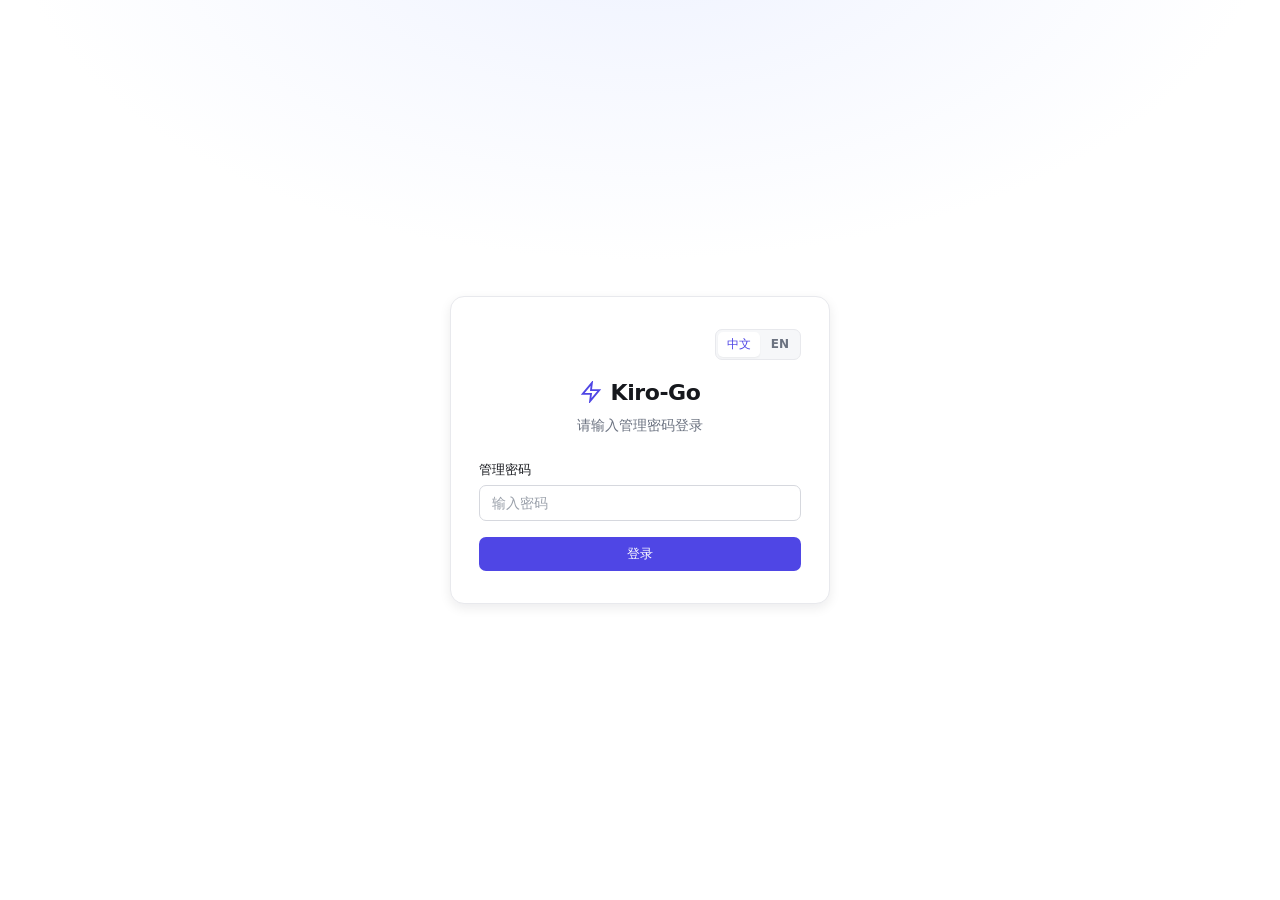
==== web/index.html @ 695266f0 "feat(automation): migrate CodeBuddy login automation to Camoufox (stealth Firefox) Replace vanilla C" ====
<!DOCTYPE html>
<html lang="zh">

<head>
    <meta charset="UTF-8">
    <meta name="viewport" content="width=device-width, initial-scale=1.0, maximum-scale=1.0, user-scalable=no">
    <title>Kiro-Go</title>
    <style>
        /* ============================================================
           Kiro-Go admin — design system
           OpenRouter-style shell · auto dark/light · indigo accent
           Numerals in mono for alignment. Hairline borders, no slop.
           Legacy class names are preserved so existing render output
           (account cards, badges, usage bars, detail items, modals)
           stays styled and theme-aware.
           ============================================================ */

        :root {
            --bg: #ffffff;
            --surface: #ffffff;
            --surface-2: #f6f7f9;
            --surface-3: #eef0f3;
            --sidebar: #fbfbfc;
            --border: #e8e9ed;
            --border-strong: #d6d8de;
            --text: #16181d;
            --muted: #6b7280;
            --faint: #9aa0aa;
            --accent: #4f46e5;
            --accent-hover: #4338ca;
            --accent-soft: #eef2ff;
            --accent-border: #c7d2fe;
            --on-accent: #ffffff;
            --success: #15803d;
            --success-soft: #f0fdf4;
            --success-border: #bbf7d0;
            --warning: #b45309;
            --warning-soft: #fffbeb;
            --warning-border: #fde68a;
            --danger: #dc2626;
            --danger-soft: #fef2f2;
            --danger-border: #fecaca;
            --shadow-1: 0 1px 2px rgba(16, 18, 24, 0.05);
            --shadow-2: 0 4px 12px rgba(16, 18, 24, 0.08);
            --shadow-lg: 0 24px 48px -16px rgba(16, 18, 24, 0.22);
            --mono: ui-monospace, "SF Mono", "JetBrains Mono", "Cascadia Code", Menlo, Consolas, monospace;
            --r-sm: 7px;
            --r-md: 10px;
            --r-lg: 14px;
            --sidebar-w: 232px;
            color-scheme: light;
        }

        @media (prefers-color-scheme: dark) {
            :root:not([data-theme="light"]) {
                --bg: #0e1014;
                --surface: #16181d;
                --surface-2: #1b1e25;
                --surface-3: #21252e;
                --sidebar: #121419;
                --border: #262a32;
                --border-strong: #353b46;
                --text: #e7e9ec;
                --muted: #939aa4;
                --faint: #6b727d;
                --accent: #6366f1;
                --accent-hover: #818cf8;
                --accent-soft: #1b1f2e;
                --accent-border: #34384d;
                --on-accent: #ffffff;
                --success: #34d399;
                --success-soft: #102a1f;
                --success-border: #1e4937;
                --warning: #fbbf24;
                --warning-soft: #2a2310;
                --warning-border: #4a3d18;
                --danger: #f87171;
                --danger-soft: #2a1515;
                --danger-border: #4d2727;
                --shadow-1: 0 1px 2px rgba(0, 0, 0, 0.4);
                --shadow-2: 0 6px 16px rgba(0, 0, 0, 0.45);
                --shadow-lg: 0 24px 48px -12px rgba(0, 0, 0, 0.6);
                color-scheme: dark;
            }
        }

        :root[data-theme="dark"] {
            --bg: #0e1014;
            --surface: #16181d;
            --surface-2: #1b1e25;
            --surface-3: #21252e;
            --sidebar: #121419;
            --border: #262a32;
            --border-strong: #353b46;
            --text: #e7e9ec;
            --muted: #939aa4;
            --faint: #6b727d;
            --accent: #6366f1;
            --accent-hover: #818cf8;
            --accent-soft: #1b1f2e;
            --accent-border: #34384d;
            --on-accent: #ffffff;
            --success: #34d399;
            --success-soft: #102a1f;
            --success-border: #1e4937;
            --warning: #fbbf24;
            --warning-soft: #2a2310;
            --warning-border: #4a3d18;
            --danger: #f87171;
            --danger-soft: #2a1515;
            --danger-border: #4d2727;
            --shadow-1: 0 1px 2px rgba(0, 0, 0, 0.4);
            --shadow-2: 0 6px 16px rgba(0, 0, 0, 0.45);
            --shadow-lg: 0 24px 48px -12px rgba(0, 0, 0, 0.6);
            color-scheme: dark;
        }

        * { box-sizing: border-box; margin: 0; padding: 0; }

        html { -webkit-text-size-adjust: 100%; }

        body {
            font-family: "Inter", system-ui, -apple-system, "Segoe UI", Roboto, sans-serif;
            background: var(--bg);
            color: var(--text);
            min-height: 100vh;
            -webkit-tap-highlight-color: transparent;
            font-size: 14px;
            line-height: 1.5;
            -webkit-font-smoothing: antialiased;
            text-rendering: optimizeLegibility;
        }

        .num { font-family: var(--mono); font-variant-numeric: tabular-nums; letter-spacing: -0.01em; }

        /* Text selection. Force BOTH a saturated background and an explicit
           text color: setting background alone (the old rule) left selected
           text in its own color — muted grays and colored badges then vanished
           against the soft tint. Indigo + white reads clearly in light AND dark
           and overrides each element's own color while selected. */
        ::selection { background: var(--accent); color: var(--on-accent); }
        ::-moz-selection { background: var(--accent); color: var(--on-accent); }

        /* Scrollbars */
        * { scrollbar-width: thin; scrollbar-color: var(--border-strong) transparent; }
        *::-webkit-scrollbar { width: 10px; height: 10px; }
        *::-webkit-scrollbar-thumb { background: var(--border-strong); border-radius: 999px; border: 3px solid var(--bg); }
        *::-webkit-scrollbar-track { background: transparent; }

        /* ---------- Login ---------- */
        .login-wrapper {
            min-height: 100vh;
            display: flex;
            align-items: center;
            justify-content: center;
            background:
                radial-gradient(900px 500px at 50% -10%, var(--accent-soft), transparent 70%),
                var(--bg);
            padding: 16px;
        }

        .login-box {
            background: var(--surface);
            padding: 32px 28px;
            border-radius: var(--r-lg);
            box-shadow: var(--shadow-2);
            border: 1px solid var(--border);
            width: 100%;
            max-width: 380px;
        }

        .login-box h1 {
            display: flex;
            align-items: center;
            justify-content: center;
            gap: 9px;
            color: var(--text);
            margin-bottom: 6px;
            font-size: 22px;
            font-weight: 650;
            letter-spacing: -0.02em;
        }

        .login-box p {
            text-align: center;
            color: var(--muted);
            margin-bottom: 24px;
            font-size: 14px;
        }

        .login-top {
            display: flex;
            justify-content: flex-end;
            gap: 8px;
            margin-bottom: 18px;
        }

        /* ---------- Forms ---------- */
        .form-group { margin-bottom: 16px; }

        label {
            display: block;
            margin-bottom: 6px;
            color: var(--text);
            font-size: 13px;
            font-weight: 550;
        }

        input[type="text"],
        input[type="password"],
        input[type="number"],
        input[type="datetime-local"],
        select,
        textarea {
            width: 100%;
            padding: 9px 12px;
            border: 1px solid var(--border-strong);
            border-radius: var(--r-sm);
            font-size: 14px;
            background: var(--surface);
            color: var(--text);
            -webkit-appearance: none;
            appearance: none;
            transition: border-color 0.12s ease, box-shadow 0.12s ease;
        }

        select {
            cursor: pointer;
            background-image: url("data:image/svg+xml,%3Csvg xmlns='http://www.w3.org/2000/svg' width='12' height='12' viewBox='0 0 24 24' fill='none' stroke='%236b7280' stroke-width='2.5'%3E%3Cpath d='M6 9l6 6 6-6'/%3E%3C/svg%3E");
            background-repeat: no-repeat;
            background-position: right 10px center;
            padding-right: 30px;
        }

        input::placeholder, textarea::placeholder { color: var(--faint); }

        input:focus, select:focus, textarea:focus {
            outline: none;
            border-color: var(--accent);
            box-shadow: 0 0 0 3px color-mix(in srgb, var(--accent) 18%, transparent);
        }

        textarea {
            resize: vertical;
            min-height: 100px;
            font-family: var(--mono);
            font-size: 13px;
            line-height: 1.5;
        }

        /* ---------- Buttons ---------- */
        .btn {
            display: inline-flex;
            align-items: center;
            justify-content: center;
            gap: 6px;
            padding: 8px 14px;
            border: 1px solid transparent;
            border-radius: var(--r-sm);
            cursor: pointer;
            font-size: 13px;
            font-weight: 550;
            font-family: inherit;
            line-height: 1.2;
            transition: background 0.12s ease, color 0.12s ease, border-color 0.12s ease, transform 0.04s ease;
            touch-action: manipulation;
            white-space: nowrap;
        }
        .btn:active { transform: translateY(0.5px); }
        .btn:focus-visible { outline: 2px solid var(--accent); outline-offset: 2px; }

        .btn-primary { background: var(--accent); color: var(--on-accent); }
        .btn-primary:hover, .btn-primary:active { background: var(--accent-hover); }

        .btn-secondary { background: var(--surface); color: var(--text); border-color: var(--border-strong); }
        .btn-secondary:hover { background: var(--surface-2); border-color: var(--faint); }

        .btn-danger { background: var(--surface); color: var(--danger); border-color: var(--danger-border); }
        .btn-danger:hover { background: var(--danger-soft); border-color: var(--danger); }

        .btn-success { background: var(--surface); color: var(--success); border-color: var(--success-border); }
        .btn-success:hover { background: var(--success-soft); border-color: var(--success); }

        .btn-warning { background: var(--surface); color: var(--warning); border-color: var(--warning-border); }
        .btn-warning:hover { background: var(--warning-soft); border-color: var(--warning); }

        .btn-sm { padding: 6px 10px; font-size: 12px; }

        .btn-icon {
            display: inline-flex;
            align-items: center;
            justify-content: center;
            width: 32px;
            height: 32px;
            padding: 0;
        }
        .btn-icon svg { width: 16px; height: 16px; }
        .btn-sm.btn-icon { width: 30px; height: 30px; }

        /* ---------- App shell ---------- */
        .app { display: flex; min-height: 100vh; }

        .sidebar {
            width: var(--sidebar-w);
            flex-shrink: 0;
            background: var(--sidebar);
            border-right: 1px solid var(--border);
            display: flex;
            flex-direction: column;
            position: sticky;
            top: 0;
            height: 100vh;
            padding: 16px 12px;
            gap: 4px;
            z-index: 30;
        }

        .brand {
            display: flex;
            align-items: center;
            gap: 9px;
            padding: 6px 8px 14px;
            font-size: 16px;
            font-weight: 650;
            letter-spacing: -0.02em;
            color: var(--text);
        }
        .brand svg { width: 22px; height: 22px; color: var(--accent); }

        .nav { display: flex; flex-direction: column; gap: 2px; }

        .nav-item {
            display: flex;
            align-items: center;
            gap: 10px;
            padding: 8px 10px;
            border-radius: var(--r-sm);
            color: var(--muted);
            font-size: 13.5px;
            font-weight: 550;
            cursor: pointer;
            user-select: none;
            border: 1px solid transparent;
            transition: background 0.12s ease, color 0.12s ease;
        }
        .nav-item svg { width: 17px; height: 17px; flex-shrink: 0; }
        .nav-item:hover { background: var(--surface-2); color: var(--text); }
        .nav-item.active { background: var(--accent-soft); color: var(--accent); }
        :root[data-theme="dark"] .nav-item.active,
        .nav-item.active { border-color: var(--accent-border); }

        .sidebar-footer {
            margin-top: auto;
            display: flex;
            flex-direction: column;
            gap: 10px;
            padding-top: 12px;
            border-top: 1px solid var(--border);
        }

        .main { flex: 1; min-width: 0; display: flex; flex-direction: column; }

        .topbar {
            position: sticky;
            top: 0;
            z-index: 20;
            display: flex;
            align-items: center;
            justify-content: space-between;
            gap: 12px;
            padding: 14px 24px;
            background: color-mix(in srgb, var(--bg) 86%, transparent);
            backdrop-filter: saturate(160%) blur(10px);
            border-bottom: 1px solid var(--border);
        }
        .topbar-title { font-size: 17px; font-weight: 650; letter-spacing: -0.02em; }
        .topbar-right { display: flex; align-items: center; gap: 10px; flex-wrap: wrap; justify-content: flex-end; }

        .content { padding: 22px 24px 60px; max-width: 1280px; width: 100%; }

        /* status dot badge in topbar */
        .live-dot {
            display: inline-flex;
            align-items: center;
            gap: 6px;
            font-size: 12px;
            font-weight: 550;
            color: var(--success);
        }
        .live-dot::before {
            content: "";
            width: 7px; height: 7px;
            border-radius: 50%;
            background: var(--success);
            box-shadow: 0 0 0 0 color-mix(in srgb, var(--success) 60%, transparent);
            animation: pulse 2.4s infinite;
        }
        @keyframes pulse {
            0% { box-shadow: 0 0 0 0 color-mix(in srgb, var(--success) 55%, transparent); }
            70% { box-shadow: 0 0 0 6px transparent; }
            100% { box-shadow: 0 0 0 0 transparent; }
        }

        .theme-toggle, .icon-btn {
            display: inline-flex;
            align-items: center;
            justify-content: center;
            width: 32px; height: 32px;
            border-radius: var(--r-sm);
            border: 1px solid var(--border-strong);
            background: var(--surface);
            color: var(--muted);
            cursor: pointer;
            transition: background 0.12s ease, color 0.12s ease, border-color 0.12s ease;
        }
        .theme-toggle:hover, .icon-btn:hover { background: var(--surface-2); color: var(--text); }
        .theme-toggle svg { width: 16px; height: 16px; }
        .theme-toggle .moon { display: none; }
        :root[data-theme="dark"] .theme-toggle .moon { display: block; }
        :root[data-theme="dark"] .theme-toggle .sun { display: none; }
        @media (prefers-color-scheme: dark) {
            :root:not([data-theme="light"]) .theme-toggle .moon { display: block; }
            :root:not([data-theme="light"]) .theme-toggle .sun { display: none; }
        }

        /* ---------- Cards ---------- */
        .container { max-width: 1280px; margin: 0 auto; }

        .card {
            background: var(--surface);
            border: 1px solid var(--border);
            border-radius: var(--r-lg);
            padding: 18px;
            margin-bottom: 16px;
            box-shadow: var(--shadow-1);
        }

        .card-header {
            display: flex;
            justify-content: space-between;
            align-items: center;
            margin-bottom: 16px;
            padding-bottom: 13px;
            border-bottom: 1px solid var(--border);
            flex-wrap: wrap;
            gap: 12px;
        }
        .card-title { font-size: 15px; font-weight: 620; letter-spacing: -0.01em; }
        .card-actions { display: flex; gap: 8px; flex-wrap: wrap; }

        /* ---------- KPI / stat tiles ---------- */
        .stats-grid {
            display: grid;
            grid-template-columns: repeat(auto-fit, minmax(150px, 1fr));
            gap: 12px;
            margin-bottom: 18px;
        }

        .stat-card {
            background: var(--surface);
            border: 1px solid var(--border);
            border-radius: var(--r-md);
            padding: 15px 16px;
            text-align: left;
            box-shadow: var(--shadow-1);
        }
        .stat-value {
            font-size: 24px;
            font-weight: 640;
            color: var(--text);
            font-family: var(--mono);
            font-variant-numeric: tabular-nums;
            letter-spacing: -0.02em;
            line-height: 1.1;
        }
        .stat-label {
            font-size: 12px;
            font-weight: 530;
            color: var(--muted);
            margin-top: 5px;
        }
        .stat-sub { font-size: 11px; color: var(--faint); margin-top: 3px; }

        /* ---------- Badges ---------- */
        .badge {
            display: inline-flex;
            align-items: center;
            gap: 4px;
            padding: 2px 8px;
            border-radius: 999px;
            font-size: 11px;
            font-weight: 560;
            white-space: nowrap;
            border: 1px solid transparent;
            line-height: 1.5;
        }
        .badge-success { background: var(--success-soft); color: var(--success); border-color: var(--success-border); }
        .badge-warning { background: var(--warning-soft); color: var(--warning); border-color: var(--warning-border); }
        .badge-error, .badge-banned, .badge-danger { background: var(--danger-soft); color: var(--danger); border-color: var(--danger-border); }
        .badge-info { background: var(--accent-soft); color: var(--accent); border-color: var(--accent-border); }
        .badge-pro, .badge-proplus, .badge-power, .badge-trial {
            background: var(--accent-soft); color: var(--accent); border-color: var(--accent-border);
        }
        .badge-free, .badge-suspended { background: var(--surface-2); color: var(--muted); border-color: var(--border); }

        /* ---------- Switch ---------- */
        .switch { position: relative; display: inline-block; width: 40px; height: 22px; flex-shrink: 0; }
        .switch input { opacity: 0; width: 0; height: 0; position: absolute; }
        .slider {
            position: absolute; cursor: pointer; inset: 0;
            background: var(--border-strong); border-radius: 999px; transition: 0.2s;
        }
        .slider:before {
            position: absolute; content: ""; height: 16px; width: 16px; left: 3px; bottom: 3px;
            background: #fff; border-radius: 50%; transition: 0.2s; box-shadow: 0 1px 2px rgba(0,0,0,0.25);
        }
        input:checked + .slider { background: var(--accent); }
        input:checked + .slider:before { transform: translateX(18px); }

        /* ---------- Tabs (legacy, hidden in shell but kept harmless) ---------- */
        .tabs { display: none; }
        .tab-content { animation: fade 0.18s ease; }
        @keyframes fade { from { opacity: 0; transform: translateY(3px); } to { opacity: 1; transform: none; } }
        .hidden { display: none !important; }
        /* Pre-paint auth hint: when a fresh admin session exists in
           localStorage, an inline head script adds .pre-authed to <html> BEFORE
           first paint, so the dashboard shows and the login page is hidden
           without the ~0.1s login flash on refresh. !important + the higher
           specificity of `html.pre-authed #mainPage` beats `.hidden`
           (display:none !important). If no valid session exists the class is
           never added and the default markup (login visible) paints — the safe
           logged-out fallback. */
        html.pre-authed #loginPage { display: none !important; }
        html.pre-authed #mainPage { display: flex !important; }

        /* ---------- Messages ---------- */
        .message { padding: 11px 14px; border-radius: var(--r-sm); margin-bottom: 12px; font-size: 13px; border: 1px solid transparent; }
        .message-error { background: var(--danger-soft); color: var(--danger); border-color: var(--danger-border); }

        /* ---------- Endpoint blocks ---------- */
        .endpoint {
            background: var(--surface-2);
            border: 1px solid var(--border);
            padding: 11px 12px;
            border-radius: var(--r-sm);
            font-family: var(--mono);
            font-size: 12.5px;
            margin-bottom: 10px;
            display: flex;
            justify-content: space-between;
            align-items: center;
            gap: 10px;
            word-break: break-all;
            color: var(--text);
        }
        .endpoint span { flex: 1; }

        /* ---------- Data table (accounts) ---------- */
        .table-wrap {
            width: 100%;
            overflow-x: auto;
            border: 1px solid var(--border);
            border-radius: var(--r-md);
            background: var(--surface);
        }
        .data-table { width: 100%; border-collapse: collapse; font-size: 13px; min-width: 760px; }
        .data-table thead th {
            position: sticky; top: 0;
            background: var(--surface-2);
            color: var(--muted);
            font-weight: 560;
            font-size: 11.5px;
            text-transform: uppercase;
            letter-spacing: 0.03em;
            text-align: left;
            padding: 10px 12px;
            border-bottom: 1px solid var(--border);
            white-space: nowrap;
        }
        .data-table th.sortable { cursor: pointer; user-select: none; }
        .data-table th.sortable:hover { color: var(--text); }
        .data-table th .sort-ind { opacity: 0.5; font-size: 10px; margin-left: 3px; }
        .data-table th.sorted { color: var(--accent); }
        .data-table th.sorted .sort-ind { opacity: 1; }
        .data-table tbody td {
            padding: 11px 12px;
            border-bottom: 1px solid var(--border);
            vertical-align: middle;
        }
        .data-table tbody tr:last-child td { border-bottom: none; }
        .data-table tbody tr { transition: background 0.1s ease; }
        .data-table tbody tr:hover { background: var(--surface-2); }
        .data-table tbody tr.is-selected { background: var(--accent-soft); }
        .data-table tbody tr.is-disabled { opacity: 0.62; }
        .data-table .cell-num { font-family: var(--mono); font-variant-numeric: tabular-nums; text-align: right; }
        .acct-email { font-weight: 580; color: var(--text); word-break: break-all; }
        .acct-sub { font-size: 11px; color: var(--faint); margin-top: 2px; }
        .row-actions { display: flex; gap: 5px; align-items: center; justify-content: flex-end; flex-wrap: nowrap; }
        .row-meta { display: flex; gap: 5px; flex-wrap: wrap; margin-top: 5px; }
        .mini-usage { display: flex; flex-direction: column; gap: 3px; min-width: 120px; }
        .weight-select {
            width: 56px; padding: 4px 6px; font-size: 12px; text-align: center;
            border: 1px solid var(--border-strong); border-radius: var(--r-sm);
            background: var(--surface); color: var(--text);
            background-image: none; padding-right: 6px;
        }

        /* ---------- Usage bars ---------- */
        .account-usage { margin: 8px 0; }
        .usage-label { font-size: 11px; color: var(--muted); margin-bottom: 4px; font-weight: 520; }
        .usage-bar { height: 6px; background: var(--surface-3); border-radius: 999px; overflow: hidden; }
        .usage-fill { height: 100%; background: var(--accent); border-radius: 999px; transition: width 0.4s ease; }
        .usage-fill.high { background: var(--warning); }
        .usage-fill.critical { background: var(--danger); }
        .usage-text { display: flex; justify-content: space-between; font-size: 11px; color: var(--muted); margin-top: 4px; font-family: var(--mono); font-variant-numeric: tabular-nums; }

        /* ---------- Account card (legacy; used by API keys list) ---------- */
        .account-card {
            background: var(--surface);
            border: 1px solid var(--border);
            border-left: 3px solid var(--accent);
            border-radius: var(--r-md);
            padding: 15px 16px;
            margin-bottom: 12px;
            box-shadow: var(--shadow-1);
        }
        .account-card.is-disabled { border-left-color: var(--border-strong); opacity: 0.82; }
        .account-card.is-banned { border-left-color: var(--danger); }
        .account-card.is-suspended { border-left-color: var(--warning); }
        .account-header { display: flex; justify-content: space-between; align-items: flex-start; margin-bottom: 10px; gap: 10px; }
        .account-info { flex: 1; min-width: 0; }
        .account-email { font-weight: 600; font-size: 14px; color: var(--text); word-break: break-all; display: flex; align-items: center; gap: 6px; flex-wrap: wrap; }
        .account-meta { display: flex; gap: 6px; flex-wrap: wrap; margin-top: 7px; align-items: center; }
        .account-actions { display: flex; gap: 6px; flex-shrink: 0; flex-wrap: wrap; }
        .account-stats {
            display: grid; grid-template-columns: repeat(5, 1fr); gap: 8px;
            margin-top: 12px; padding-top: 12px; border-top: 1px solid var(--border);
        }
        .account-stat { text-align: center; }
        .account-stat-value { font-weight: 600; font-size: 13px; font-family: var(--mono); font-variant-numeric: tabular-nums; }
        .account-stat-label { font-size: 10px; color: var(--muted); margin-top: 2px; }
        .account-card.loading { opacity: 0.6; pointer-events: none; }

        /* ---------- Detail / modal grids ---------- */
        .detail-section { margin-bottom: 20px; }
        .detail-section h4 { font-size: 12px; color: var(--muted); margin-bottom: 10px; font-weight: 600; letter-spacing: 0; }
        .detail-grid { display: grid; grid-template-columns: 1fr; gap: 10px; }
        .detail-item { background: var(--surface-2); border: 1px solid var(--border); padding: 10px 12px; border-radius: var(--r-sm); }
        .detail-label { font-size: 11px; color: var(--muted); margin-bottom: 3px; }
        .detail-value { font-size: 13px; font-weight: 530; word-break: break-all; }

        .model-list { display: grid; gap: 8px; max-height: 260px; overflow-y: auto; }
        .model-item { background: var(--surface-2); border: 1px solid var(--border); padding: 13px 15px; border-radius: var(--r-sm); }
        .model-name { font-weight: 600; font-size: 14px; color: var(--text); line-height: 1.4; font-family: var(--mono); }
        .model-credit { font-size: 13px; margin-top: 4px; }
        .credit-ratio { color: var(--accent); font-weight: 600; font-family: var(--mono); }
        .model-info { font-size: 12px; color: var(--muted); margin-top: 6px; line-height: 1.5; }

        .machine-id-row { display: flex; gap: 8px; align-items: stretch; flex-wrap: wrap; }
        .machine-id-row input { flex: 1; min-width: 200px; font-family: var(--mono); font-size: 12px; }
        .machine-id-row .btn { flex-shrink: 0; }

        .loading { opacity: 0.6; pointer-events: none; }
        .logo { display: flex; align-items: center; gap: 8px; }
        .logo svg { width: 22px; height: 22px; color: var(--accent); }

        /* ---------- Lang switch ---------- */
        .lang-switch { display: flex; gap: 2px; background: var(--surface-2); padding: 2px; border-radius: var(--r-sm); border: 1px solid var(--border); }
        .lang-btn { padding: 4px 9px; border: none; background: transparent; cursor: pointer; font-size: 12px; border-radius: 5px; color: var(--muted); font-weight: 550; font-family: inherit; }
        .lang-btn:hover { color: var(--text); }
        .lang-btn.active { background: var(--surface); color: var(--accent); box-shadow: var(--shadow-1); }

        .version-badge { cursor: pointer; }

        /* ---------- Modal ---------- */
        .modal {
            display: none; position: fixed; inset: 0;
            background: rgba(10, 12, 16, 0.55);
            backdrop-filter: blur(3px);
            z-index: 1000; padding: 16px; overflow-y: auto;
        }
        .modal.active { display: flex; align-items: flex-start; justify-content: center; padding-top: 5vh; }
        .modal-content {
            background: var(--surface);
            border: 1px solid var(--border);
            border-radius: var(--r-lg);
            padding: 22px;
            width: 100%; max-width: 600px; margin-bottom: 20px;
            box-shadow: var(--shadow-lg);
            animation: modalIn 0.16s ease;
        }
        @keyframes modalIn { from { opacity: 0; transform: translateY(8px) scale(0.99); } to { opacity: 1; transform: none; } }
        .modal-header { display: flex; justify-content: space-between; align-items: center; margin-bottom: 18px; }
        .modal-title { font-size: 17px; font-weight: 620; letter-spacing: -0.01em; }
        .modal-close { background: none; border: none; font-size: 26px; cursor: pointer; color: var(--muted); padding: 0 6px; line-height: 1; border-radius: 6px; }
        .modal-close:hover { color: var(--text); }
        .modal-footer { margin-top: 20px; display: flex; gap: 10px; justify-content: flex-end; flex-wrap: wrap; }

        /* ---------- Charts ---------- */
        .chart-grid { display: grid; grid-template-columns: repeat(2, 1fr); gap: 16px; margin-bottom: 16px; }
        .chart-card { background: var(--surface); border: 1px solid var(--border); border-radius: var(--r-lg); padding: 18px; box-shadow: var(--shadow-1); }
        .chart-head { display: flex; align-items: baseline; justify-content: space-between; margin-bottom: 4px; }
        .chart-title { font-size: 13px; font-weight: 580; color: var(--muted); }
        .chart-value { font-size: 22px; font-weight: 640; font-family: var(--mono); letter-spacing: -0.02em; }
        .chart-svg { width: 100%; height: 72px; display: block; margin-top: 8px; }
        .chart-foot { display: flex; justify-content: space-between; font-size: 11px; color: var(--faint); margin-top: 6px; font-family: var(--mono); }

        .toplist { display: flex; flex-direction: column; gap: 11px; }
        .toplist-row { display: grid; grid-template-columns: 1fr auto; gap: 4px; }
        .toplist-name { font-size: 13px; font-weight: 530; font-family: var(--mono); }
        .toplist-val { font-size: 12px; color: var(--muted); font-family: var(--mono); font-variant-numeric: tabular-nums; }

        .empty { text-align: center; color: var(--muted); padding: 36px 16px; font-size: 13.5px; }
        .empty svg { width: 34px; height: 34px; color: var(--faint); margin-bottom: 10px; }

        .field-hint { color: var(--muted); font-size: 12px; margin-top: 5px; display: block; line-height: 1.5; }

        /* ---------- API tab ---------- */
        .ep-list { display: flex; flex-direction: column; gap: 8px; }
        .ep-line { display: flex; align-items: center; gap: 10px; padding: 10px 12px; background: var(--surface-2); border: 1px solid var(--border); border-radius: var(--r-sm); flex-wrap: wrap; }
        .ep-verb { font-family: var(--mono); font-size: 11px; font-weight: 600; color: var(--accent); background: var(--accent-soft); border: 1px solid var(--accent-border); padding: 2px 8px; border-radius: 6px; flex-shrink: 0; }
        .ep-url { font-family: var(--mono); font-size: 13px; flex: 1; min-width: 180px; word-break: break-all; color: var(--text); }
        .ep-tag { font-size: 12px; color: var(--muted); flex-shrink: 0; }
        .seg { display: inline-flex; gap: 2px; background: var(--surface-2); border: 1px solid var(--border); border-radius: var(--r-sm); padding: 2px; }
        .seg-btn { padding: 5px 11px; border: none; background: transparent; color: var(--muted); font-size: 12.5px; font-weight: 540; font-family: inherit; border-radius: 6px; cursor: pointer; }
        .seg-btn:hover { color: var(--text); }
        .seg-btn.active { background: var(--surface); color: var(--accent); box-shadow: var(--shadow-1); }
        .code-block { position: relative; }
        .code-copy { position: absolute; top: 10px; right: 10px; z-index: 1; }
        .code-pre { background: var(--surface-3); border: 1px solid var(--border); border-radius: var(--r-md); padding: 16px 18px; font-family: var(--mono); font-size: 12.5px; line-height: 1.65; overflow-x: auto; white-space: pre; color: var(--text); margin: 0; }

        /* ---------- Settings groups ---------- */
        .settings-search { position: relative; margin-bottom: 18px; }
        .settings-search input { padding-left: 36px; }
        .settings-search svg { position: absolute; left: 11px; top: 50%; transform: translateY(-50%); width: 16px; height: 16px; color: var(--faint); pointer-events: none; }
        .settings-group { scroll-margin-top: 80px; }
        .settings-group.filtered-out { display: none; }
        .card.filtered-out { display: none; }

        /* ---------- Responsive ---------- */
        @media (max-width: 860px) {
            .chart-grid { grid-template-columns: 1fr; }
        }
        @media (max-width: 720px) {
            :root { --sidebar-w: 100%; }
            .app { flex-direction: column; }
            .sidebar {
                position: sticky; top: 0; width: 100%; height: auto; flex-direction: row;
                align-items: center; padding: 10px 12px; gap: 8px; overflow-x: auto;
            }
            .brand { padding: 0 8px 0 4px; white-space: nowrap; }
            .nav { flex-direction: row; gap: 4px; }
            .nav-item span.nav-label { display: none; }
            .nav-item { padding: 8px; }
            .sidebar-footer { margin: 0 0 0 auto; flex-direction: row; border: none; padding: 0; align-items: center; }
            .topbar { padding: 12px 16px; }
            .content { padding: 16px; }
            .account-stats { grid-template-columns: repeat(3, 1fr); }
        }
        @media (min-width: 641px) {
            .detail-grid { grid-template-columns: repeat(2, 1fr); }
        }

        /* ---------- Dark-mode fixups for legacy inline-styled static markup ---------- */
        #accountsToolbar input[type="text"],
        #accountsToolbar select {
            background: var(--surface) !important;
            border-color: var(--border-strong) !important;
            color: var(--text) !important;
        }
        #accountsToolbar div[style*="background:#e2e8f0"] { background: var(--border) !important; }
        .privacy-toggle span { color: var(--text) !important; }
        .privacy-toggle { white-space: nowrap; }

        /* Legacy inline colors → theme tokens. Many static hints and
           dynamically-built modal/detail strings hardcode the old slate
           palette (#64748b muted, #94a3b8 faint, #f1f5f9 chip bg, #475569).
           Re-mapping them here in one place keeps them readable in dark mode
           without hand-editing ~40 scattered inline styles (which is edit-risky
           on a 4800-line file). Attribute selectors match the exact inline
           declarations the markup uses. */
        [style*="color:#64748b"] { color: var(--muted) !important; }
        [style*="color: #64748b"] { color: var(--muted) !important; }
        [style*="color:#94a3b8"] { color: var(--faint) !important; }
        [style*="color: #94a3b8"] { color: var(--faint) !important; }
        [style*="color:#475569"] { color: var(--muted) !important; }
        [style*="color:#374151"] { color: var(--text) !important; }
        [style*="color:#1f2937"] { color: var(--text) !important; }
        [style*="background:#f1f5f9"] { background: var(--surface-3) !important; }
        [style*="background: #f1f5f9"] { background: var(--surface-3) !important; }
        [style*="background:#f8fafc"] { background: var(--surface-2) !important; }
        [style*="background:#fafbfc"] { background: var(--surface-2) !important; }
        [style*="background:#f0f4ff"] { background: var(--accent-soft) !important; }
        [style*="background:#faf5ff"] { background: var(--accent-soft) !important; }
        [style*="background:#f0fdf4"] { background: var(--success-soft) !important; }
        [style*="background:#fef2f2"] { background: var(--danger-soft) !important; }
        [style*="background:#fffbeb"] { background: var(--warning-soft) !important; }
        [style*="border:1px solid #e5e7eb"], [style*="border: 1px solid #e5e7eb"] { border-color: var(--border) !important; }
        [style*="border:1px solid #d1d5db"] { border-color: var(--border-strong) !important; }
        /* Inline code chips in the add-account modals */
        .modal code[style*="background"] { background: var(--surface-3) !important; color: var(--text) !important; }
    </style>

    <script>
        // Pre-paint auth hint (runs before <body> parses, so it beats first
        // paint and removes the login-page flash on refresh). If a fresh,
        // non-expired admin session is in localStorage, mark <html> so the
        // dashboard shows immediately instead of the login page flashing for
        // ~0.1s. Mirrors tryAutoLogin's 72h expiry check. Any error (storage
        // blocked / private mode) falls through to the default login view —
        // the correct logged-out fallback. tryAutoLogin still verifies in the
        // background and clears this class if the session is actually rejected.
        (function () {
            try {
                var pw = localStorage.getItem('admin_password');
                var t = parseInt(localStorage.getItem('admin_login_time') || '0', 10);
                var fresh = pw && (!t || (Date.now() - t) <= 72 * 3600 * 1000);
                if (fresh) document.documentElement.classList.add('pre-authed');
            } catch (e) { /* no storage -> paint login (safe default) */ }
        })();
    </script>
</head>

<body>
    <div id="loginPage" class="login-wrapper">
        <div class="login-box">
            <div style="display:flex;justify-content:flex-end;margin-bottom:16px">
                <div class="lang-switch">
                    <button class="lang-btn" data-lang="zh" onclick="setLang('zh')">中文</button>
                    <button class="lang-btn" data-lang="en" onclick="setLang('en')">EN</button>
                </div>
            </div>
            <h1 class="logo"><svg viewBox="0 0 24 24" fill="none" stroke="currentColor" stroke-width="2">
                    <path d="M13 2L3 14h9l-1 8 10-12h-9l1-8z" />
                </svg>Kiro-Go</h1>
            <p data-i18n="login.subtitle"></p>
            <div class="form-group">
                <label data-i18n="login.password"></label>
                <input type="password" id="pwdField" data-i18n-placeholder="login.passwordPlaceholder"
                    autocomplete="off">
            </div>
            <button type="button" class="btn btn-primary" style="width:100%" onclick="login()"
                data-i18n="login.submit"></button>
            <div id="loginError" class="message message-error hidden" style="margin-top:12px"></div>
        </div>
    </div>
    <div id="mainPage" class="app hidden">
        <aside class="sidebar">
            <div class="brand">
                <svg viewBox="0 0 24 24" fill="none" stroke="currentColor" stroke-width="2"><path d="M13 2L3 14h9l-1 8 10-12h-9l1-8z" /></svg>
                Kiro-Go
            </div>
            <nav class="nav">
                <div class="nav-item active" data-tab="overview" onclick="switchTab('overview')">
                    <svg viewBox="0 0 24 24" fill="none" stroke="currentColor" stroke-width="2"><rect x="3" y="3" width="7" height="9" rx="1"/><rect x="14" y="3" width="7" height="5" rx="1"/><rect x="14" y="12" width="7" height="9" rx="1"/><rect x="3" y="16" width="7" height="5" rx="1"/></svg>
                    <span class="nav-label" data-i18n="nav.overview"></span>
                </div>
                <div class="nav-item" data-tab="accounts" onclick="switchTab('accounts')">
                    <svg viewBox="0 0 24 24" fill="none" stroke="currentColor" stroke-width="2"><path d="M17 21v-2a4 4 0 00-4-4H5a4 4 0 00-4 4v2"/><circle cx="9" cy="7" r="4"/><path d="M23 21v-2a4 4 0 00-3-3.87M16 3.13a4 4 0 010 7.75"/></svg>
                    <span class="nav-label" data-i18n="tabs.accounts"></span>
                </div>
                <div class="nav-item" data-tab="providers" onclick="switchTab('providers')">
                    <svg viewBox="0 0 24 24" fill="none" stroke="currentColor" stroke-width="2"><rect x="2" y="2" width="8" height="8" rx="1"/><rect x="14" y="2" width="8" height="8" rx="1"/><rect x="2" y="14" width="8" height="8" rx="1"/><path d="M18 14v8M14 18h8"/></svg>
                    <span class="nav-label" data-i18n="tabs.providers"></span>
                </div>
                <div class="nav-item" data-tab="automation" onclick="switchTab('automation')">
                    <svg viewBox="0 0 24 24" fill="none" stroke="currentColor" stroke-width="2"><path d="M12 2v4M12 18v4M4.93 4.93l2.83 2.83M16.24 16.24l2.83 2.83M2 12h4M18 12h4M4.93 19.07l2.83-2.83M16.24 7.76l2.83-2.83"/><circle cx="12" cy="12" r="3"/></svg>
                    <span class="nav-label" data-i18n="tabs.automation"></span>
                </div>
                <div class="nav-item" data-tab="apikeys" onclick="switchTab('apikeys')">
                    <svg viewBox="0 0 24 24" fill="none" stroke="currentColor" stroke-width="2"><path d="M21 2l-2 2m-7.61 7.61a5.5 5.5 0 11-7.778 7.778 5.5 5.5 0 017.777-7.777zm0 0L15.5 7.5m0 0l3 3L22 7l-3-3m-3.5 3.5L19 4"/></svg>
                    <span class="nav-label" data-i18n="tabs.apikeys"></span>
                </div>
                <div class="nav-item" data-tab="analytics" onclick="switchTab('analytics')">
                    <svg viewBox="0 0 24 24" fill="none" stroke="currentColor" stroke-width="2"><path d="M3 3v18h18"/><path d="M18 17V9M13 17V5M8 17v-3"/></svg>
                    <span class="nav-label" data-i18n="tabs.analytics"></span>
                </div>
                <div class="nav-item" data-tab="settings" onclick="switchTab('settings')">
                    <svg viewBox="0 0 24 24" fill="none" stroke="currentColor" stroke-width="2"><circle cx="12" cy="12" r="3"/><path d="M19.4 15a1.65 1.65 0 00.33 1.82l.06.06a2 2 0 11-2.83 2.83l-.06-.06a1.65 1.65 0 00-1.82-.33 1.65 1.65 0 00-1 1.51V21a2 2 0 01-4 0v-.09A1.65 1.65 0 009 19.4a1.65 1.65 0 00-1.82.33l-.06.06a2 2 0 11-2.83-2.83l.06-.06a1.65 1.65 0 00.33-1.82 1.65 1.65 0 00-1.51-1H3a2 2 0 010-4h.09A1.65 1.65 0 004.6 9a1.65 1.65 0 00-.33-1.82l-.06-.06a2 2 0 112.83-2.83l.06.06a1.65 1.65 0 001.82.33H9a1.65 1.65 0 001-1.51V3a2 2 0 014 0v.09a1.65 1.65 0 001 1.51 1.65 1.65 0 001.82-.33l.06-.06a2 2 0 112.83 2.83l-.06.06a1.65 1.65 0 00-.33 1.82V9a1.65 1.65 0 001.51 1H21a2 2 0 010 4h-.09a1.65 1.65 0 00-1.51 1z"/></svg>
                    <span class="nav-label" data-i18n="tabs.settings"></span>
                </div>
                <div class="nav-item" data-tab="api" onclick="switchTab('api')">
                    <svg viewBox="0 0 24 24" fill="none" stroke="currentColor" stroke-width="2"><polyline points="16 18 22 12 16 6"/><polyline points="8 6 2 12 8 18"/></svg>
                    <span class="nav-label" data-i18n="tabs.api"></span>
                </div>
            </nav>
            <div class="sidebar-footer">
                <div class="lang-switch">
                    <button class="lang-btn" data-lang="zh" onclick="setLang('zh')">中文</button>
                    <button class="lang-btn" data-lang="en" onclick="setLang('en')">EN</button>
                </div>
            </div>
        </aside>
        <div class="main">
            <div class="topbar">
                <div class="topbar-title" id="sectionTitle" data-i18n="nav.overview"></div>
                <div class="topbar-right">
                    <span class="live-dot" id="statusBadge" data-i18n="status.running"></span>
                    <span class="badge badge-info version-badge" id="versionBadge" onclick="checkUpdate(true)"></span>
                    <button class="theme-toggle" onclick="toggleTheme()" title="Toggle theme" aria-label="Toggle theme">
                        <svg class="sun" viewBox="0 0 24 24" fill="none" stroke="currentColor" stroke-width="2"><circle cx="12" cy="12" r="4"/><path d="M12 2v2M12 20v2M4.93 4.93l1.41 1.41M17.66 17.66l1.41 1.41M2 12h2M20 12h2M6.34 17.66l-1.41 1.41M19.07 4.93l-1.41 1.41"/></svg>
                        <svg class="moon" viewBox="0 0 24 24" fill="none" stroke="currentColor" stroke-width="2"><path d="M21 12.79A9 9 0 1111.21 3 7 7 0 0021 12.79z"/></svg>
                    </button>
                    <button class="btn btn-sm btn-secondary" onclick="logout()" data-i18n="common.logout"></button>
                </div>
            </div>
            <div class="content">
                <div id="tabOverview" class="tab-content">
                    <div class="stats-grid">
                        <div class="stat-card"><div class="stat-value num" id="statAccounts">0</div><div class="stat-label" data-i18n="stats.accounts"></div></div>
                        <div class="stat-card"><div class="stat-value num" id="statAvailable">0</div><div class="stat-label" data-i18n="stats.available"></div></div>
                        <div class="stat-card"><div class="stat-value num" id="statRequests">0</div><div class="stat-label" data-i18n="stats.requests"></div></div>
                        <div class="stat-card"><div class="stat-value num" id="statSuccess">0</div><div class="stat-label" data-i18n="stats.success"></div></div>
                        <div class="stat-card"><div class="stat-value num" id="statFailed">0</div><div class="stat-label" data-i18n="stats.failed"></div></div>
                        <div class="stat-card"><div class="stat-value num" id="statSuccessRate">-</div><div class="stat-label" data-i18n="stats.successRate"></div></div>
                        <div class="stat-card"><div class="stat-value num" id="statTokens">0</div><div class="stat-label">Tokens</div></div>
                        <div class="stat-card"><div class="stat-value num" id="statCredits">0</div><div class="stat-label" data-i18n="stats.creditsUsed"></div></div>
                        <div class="stat-card"><div class="stat-value num" id="statCreditsTotal">0</div><div class="stat-label" data-i18n="stats.creditsTotal"></div><div class="stat-sub num" id="statCreditsRemaining"></div></div>
                        <div class="stat-card"><div class="stat-value num" id="statUptime">-</div><div class="stat-label" data-i18n="stats.uptime"></div></div>
                    </div>
                    <div class="chart-grid">
                        <div class="chart-card">
                            <div class="chart-head"><span class="chart-title" data-i18n="overview.requests14"></span><span class="chart-value num" id="ovReqValue">0</span></div>
                            <div id="ovReqSpark"></div>
                            <div class="chart-foot"><span id="ovReqStart"></span><span id="ovReqEnd"></span></div>
                        </div>
                        <div class="chart-card">
                            <div class="chart-head"><span class="chart-title" data-i18n="overview.credits14"></span><span class="chart-value num" id="ovCredValue">0</span></div>
                            <div id="ovCredSpark"></div>
                            <div class="chart-foot"><span id="ovCredStart"></span><span id="ovCredEnd"></span></div>
                        </div>
                    </div>
                    <div class="chart-grid">
                        <div class="card" style="margin:0">
                            <div class="card-header" style="margin-bottom:14px;padding-bottom:11px"><span class="card-title" data-i18n="overview.topModels"></span></div>
                            <div id="ovTopModels" class="toplist"></div>
                        </div>
                        <div class="card" style="margin:0">
                            <div class="card-header" style="margin-bottom:14px;padding-bottom:11px"><span class="card-title" data-i18n="overview.health"></span></div>
                            <div id="ovHealth" class="toplist"></div>
                        </div>
                    </div>
                </div>
                <div id="tabAccounts" class="tab-content hidden">

            <div class="card">
                <div class="card-header">
                    <span class="card-title" data-i18n="accounts.title"></span>
                    <div class="card-actions">
                        <div class="privacy-toggle" style="display:flex;align-items:center;gap:8px;cursor:pointer;user-select:none">
                            <span style="font-size:13px;color:#374151;font-weight:500" data-i18n="privacy.label"></span>
                            <label class="switch" style="margin:0">
                                <input type="checkbox" id="privacyModeToggle" checked onchange="togglePrivacyMode()">
                                <span class="slider"></span>
                            </label>
                        </div>
                        <button class="btn btn-secondary btn-sm" onclick="showExportModal()" data-i18n="accounts.export"></button>
                        <button class="btn btn-secondary btn-sm" onclick="showImportModal()" data-i18n="accounts.import"></button>
                        <button class="btn btn-secondary btn-sm" onclick="refreshAllModels()" data-i18n="models.refreshAll"></button>
                        <button class="btn btn-primary btn-sm" onclick="showModal('add')" data-i18n="accounts.add"></button>
                    </div>
                </div>
                <div id="accountsToolbar" style="display:flex;gap:8px;align-items:center;flex-wrap:wrap;padding:0 20px 12px">
                    <label style="display:flex;align-items:center;gap:4px;cursor:pointer;user-select:none;flex-shrink:0"><input type="checkbox" id="selectAllCheckbox" onchange="toggleSelectAll(this.checked)" style="width:15px;height:15px;cursor:pointer"> <span style="font-size:13px;color:#374151" data-i18n="batch.selectAll"></span></label>
                    <div style="height:16px;width:1px;background:#e2e8f0;flex-shrink:0"></div>
                    <div id="batchBar" style="display:none;align-items:center;gap:6px;flex-wrap:wrap">
                        <span id="batchCount" style="font-size:12px;color:#7c3aed;font-weight:600;white-space:nowrap"></span>
                        <button class="btn btn-sm btn-primary" onclick="batchAction('enable')" style="padding:3px 10px;font-size:12px" data-i18n="batch.enable"></button>
                        <button class="btn btn-sm btn-secondary" onclick="batchAction('disable')" style="padding:3px 10px;font-size:12px" data-i18n="batch.disable"></button>
                        <button class="btn btn-sm btn-warning" onclick="batchAction('overage-on')" style="padding:3px 10px;font-size:12px" data-i18n="batch.overageOn"></button>
                        <button class="btn btn-sm btn-secondary" onclick="batchAction('overage-off')" style="padding:3px 10px;font-size:12px" data-i18n="batch.overageOff"></button>
                        <button class="btn btn-sm btn-secondary" onclick="batchAction('refresh')" style="padding:3px 10px;font-size:12px" data-i18n="batch.refresh"></button>
                        <button class="btn btn-sm btn-secondary" onclick="batchRefreshModels()" style="padding:3px 10px;font-size:12px" data-i18n="batch.refreshModels"></button>
                        <button class="btn btn-sm btn-danger" onclick="batchAction('delete')" style="padding:3px 10px;font-size:12px" data-i18n="batch.delete"></button>
                        <div style="height:16px;width:1px;background:#e2e8f0;flex-shrink:0"></div>
                    </div>
                    <div style="display:flex;gap:6px;align-items:center;margin-left:auto;flex-shrink:0;flex-wrap:wrap">
                        <input type="text" id="filterSearch" oninput="onFilterChange()" style="flex:1;min-width:160px;max-width:260px;padding:8px 12px;border:1px solid #e2e8f0;border-radius:6px;font-size:14px;outline:none" data-i18n-placeholder="filter.search">
                        <select id="filterStatusSelect" onchange="onFilterChange()" style="padding:8px 10px;border:1px solid #e2e8f0;border-radius:6px;font-size:13px;background:#fff;cursor:pointer;flex-shrink:0">
                            <option value="all" data-i18n="filter.all"></option>
                            <option value="enabled" data-i18n="filter.enabled"></option>
                            <option value="disabled" data-i18n="filter.disabled"></option>
                            <option value="banned" data-i18n="filter.banned"></option>
                        </select>
                    </div>
                </div>
                <div id="accountsList"></div>
            </div>
        </div>
        <div id="tabProviders" class="tab-content hidden">
            <div class="card">
                <div class="card-header">
                    <span class="card-title" data-i18n="providers.title"></span>
                    <div class="card-actions">
                        <button class="btn btn-secondary btn-sm" onclick="loadProviders()" data-i18n="providers.refresh"></button>
                        <button class="btn btn-primary btn-sm" onclick="showAddProviderModal()" data-i18n="providers.add"></button>
                    </div>
                </div>
                <div style="padding:0 20px 12px;font-size:13px;color:#64748b" data-i18n="providers.hint"></div>
                <div id="providerBatchBar" class="hidden" style="margin:0 20px 12px;padding:10px 14px;background:var(--accent-soft,#eef2ff);border:1px solid var(--accent,#6366f1);border-radius:8px;display:flex;align-items:center;gap:12px">
                    <span id="providerBatchCount" style="font-size:13px;font-weight:600"></span>
                    <button class="btn btn-sm btn-danger" onclick="batchDeleteProviders()" data-i18n="providers.deleteSelected"></button>
                    <button class="btn btn-sm btn-secondary" onclick="clearProviderSelection()" data-i18n="providers.clearSelection"></button>
                </div>
                <div id="providersList" style="padding:0 4px 8px"></div>
            </div>
        </div>
        <div id="tabAutomation" class="tab-content hidden">
            <!-- View 1: provider picker cards -->
            <div id="autoView-home">
                <div class="card">
                    <div class="card-header">
                        <span class="card-title" data-i18n="automation.title">Automation</span>
                    </div>
                    <div style="padding:0 20px 16px;font-size:13px;color:#64748b" data-i18n="automation.hint">
                        Log in to provider accounts with a stealth browser and capture real quota automatically. Pick a provider to begin.
                    </div>
                    <div style="padding:0 20px 24px;display:grid;grid-template-columns:repeat(auto-fill,minmax(240px,1fr));gap:16px">
                        <div class="auto-provider-card" style="border:1px solid var(--border,#e2e8f0);border-radius:12px;padding:18px;display:flex;flex-direction:column;gap:10px">
                            <div style="display:flex;align-items:center;gap:10px">
                                <div style="width:40px;height:40px;border-radius:10px;background:#006EFF1a;display:flex;align-items:center;justify-content:center">
                                    <svg viewBox="0 0 24 24" width="22" height="22" fill="none" stroke="#006EFF" stroke-width="2"><rect x="3" y="3" width="18" height="18" rx="4"/><path d="M9 9h6v6H9z"/></svg>
                                </div>
                                <div>
                                    <div style="font-weight:700;font-size:15px">CodeBuddy</div>
                                    <div style="font-size:12px;color:#64748b">Tencent / International</div>
                                </div>
                            </div>
                            <div style="font-size:12px;color:#64748b;flex:1">Auto-login (bulk or single) with stealth browser, real quota capture, and live view.</div>
                            <button class="btn btn-primary btn-sm" onclick="openAutomationForm('codebuddy')">Start</button>
                        </div>
                        <div class="auto-provider-card" style="border:1px dashed var(--border,#e2e8f0);border-radius:12px;padding:18px;display:flex;flex-direction:column;gap:10px;opacity:.6">
                            <div style="display:flex;align-items:center;gap:10px">
                                <div style="width:40px;height:40px;border-radius:10px;background:#94a3b81a;display:flex;align-items:center;justify-content:center">
                                    <svg viewBox="0 0 24 24" width="22" height="22" fill="none" stroke="#94a3b8" stroke-width="2"><circle cx="12" cy="12" r="9"/><path d="M12 7v5l3 3"/></svg>
                                </div>
                                <div>
                                    <div style="font-weight:700;font-size:15px">More providers</div>
                                    <div style="font-size:12px;color:#64748b">Coming soon</div>
                                </div>
                            </div>
                            <div style="font-size:12px;color:#64748b;flex:1">Additional provider automations are on the way.</div>
                            <button class="btn btn-secondary btn-sm" disabled>Coming soon</button>
                        </div>
                    </div>
                </div>
            </div>

            <!-- View 2: config form -->
            <div id="autoView-form" style="display:none">
                <div class="card">
                    <div class="card-header">
                        <span class="card-title">CodeBuddy automation</span>
                        <button class="btn btn-secondary btn-sm" onclick="autoShowView('home')">&larr; Back</button>
                    </div>
                    <div style="padding:0 20px 20px;display:grid;gap:16px;max-width:760px">
                        <div style="display:flex;gap:8px">
                            <button type="button" class="auto-mode-btn btn btn-sm btn-primary" data-mode="bulk" onclick="setAutoMode('bulk')">Bulk</button>
                            <button type="button" class="auto-mode-btn btn btn-sm btn-secondary" data-mode="single" onclick="setAutoMode('single')">Single</button>
                        </div>
                        <div>
                            <label style="font-size:13px;font-weight:600;display:block;margin-bottom:6px">Host</label>
                            <select id="autoProvider" style="width:100%;padding:8px 10px;border:1px solid var(--border,#e2e8f0);border-radius:8px">
                                <option value="codebuddy-ai" selected>CodeBuddy (International)</option>
                                <option value="codebuddy">CodeBuddy (Tencent CN)</option>
                            </select>
                        </div>
                        <div id="autoBulkWrap">
                            <label style="font-size:13px;font-weight:600;display:block;margin-bottom:6px">Accounts (one per line — any delimiter: <code>|</code> <code>:</code> <code>,</code> <code>;</code> tab or space)</label>
                            <textarea id="autoAccounts" rows="7" placeholder="user1@gmail.com|password1&#10;user2@gmail.com|password2" style="width:100%;padding:10px;border:1px solid var(--border,#e2e8f0);border-radius:8px;font-family:monospace;font-size:13px;box-sizing:border-box"></textarea>
                        </div>
                        <div id="autoSingleWrap" style="display:none;gap:12px;grid-template-columns:1fr 1fr">
                            <div>
                                <label style="font-size:13px;font-weight:600;display:block;margin-bottom:6px">Email</label>
                                <input id="autoSingleEmail" type="text" placeholder="user@gmail.com" style="width:100%;padding:8px 10px;border:1px solid var(--border,#e2e8f0);border-radius:8px;box-sizing:border-box">
                            </div>
                            <div>
                                <label style="font-size:13px;font-weight:600;display:block;margin-bottom:6px">Password</label>
                                <input id="autoSinglePassword" type="password" placeholder="password" style="width:100%;padding:8px 10px;border:1px solid var(--border,#e2e8f0);border-radius:8px;box-sizing:border-box">
                            </div>
                        </div>
                        <div style="display:flex;gap:16px;flex-wrap:wrap;align-items:flex-end">
                            <div>
                                <label style="font-size:13px;font-weight:600;display:block;margin-bottom:6px">Concurrency (threads)</label>
                                <input id="autoConcurrency" type="number" min="1" max="10" value="3" style="width:120px;padding:8px 10px;border:1px solid var(--border,#e2e8f0);border-radius:8px">
                            </div>
                            <div style="flex:1;min-width:240px">
                                <label style="font-size:13px;font-weight:600;display:block;margin-bottom:6px">Proxy (optional)</label>
                                <input id="autoProxy" type="text" placeholder="socks5://user:pass@host:1080" style="width:100%;padding:8px 10px;border:1px solid var(--border,#e2e8f0);border-radius:8px;box-sizing:border-box">
                            </div>
                            <label style="display:flex;align-items:center;gap:8px;font-size:13px;padding-bottom:8px">
                                <input id="autoVisible" type="checkbox"> Show browser window
                            </label>
                        </div>
                        <div>
                            <button class="btn btn-primary" id="autoStartBtn" onclick="startAutomation()">Start automation</button>
                        </div>
                    </div>
                </div>
            </div>

            <!-- View 3: live run -->
            <div id="autoView-run" style="display:none">
                <div class="card">
                    <div class="card-header">
                        <span class="card-title">Running CodeBuddy automation</span>
                        <div class="card-actions" style="display:flex;gap:8px;align-items:center">
                            <span id="autoSummary" style="font-size:13px;color:#64748b"></span>
                            <button class="btn btn-danger btn-sm hidden" id="autoCancelBtn" onclick="cancelAutomation()">Cancel</button>
                            <button class="btn btn-secondary btn-sm" id="autoNewBtn" onclick="autoShowView('home')" style="display:none">New job</button>
                        </div>
                    </div>
                    <div style="padding:0 20px 20px;display:grid;grid-template-columns:minmax(0,1.3fr) minmax(0,1fr);gap:18px">
                        <!-- live frames: one bordered, isolated tile per concurrent worker -->
                        <div style="min-width:0">
                            <div style="font-size:12px;font-weight:600;color:#64748b;margin-bottom:8px">Live browsers <span id="autoFrameLabel" style="font-weight:400"></span></div>
                            <div id="autoFrameGrid" style="display:grid;gap:12px">
                                <div id="autoFrameEmpty" style="background:#0f172a;border-radius:10px;aspect-ratio:16/9;display:flex;align-items:center;justify-content:center;color:#64748b;font-size:13px">Waiting for live sessions...</div>
                            </div>
                            <!-- failures summary -->
                            <div id="autoFailures" style="margin-top:16px"></div>
                        </div>
                        <!-- per-account list + logs -->
                        <div style="min-width:0">
                            <div style="font-size:12px;font-weight:600;color:#64748b;margin-bottom:8px">Accounts</div>
                            <div id="autoProgressList" style="border:1px solid var(--border,#f1f5f9);border-radius:10px;max-height:520px;overflow:auto"></div>
                        </div>
                    </div>
                </div>
            </div>
        </div>
        <div id="tabApikeys" class="tab-content hidden">
            <div class="card">
                <div class="card-header">
                    <span class="card-title" data-i18n="apikeys.title"></span>
                    <div class="card-actions">
                        <button class="btn btn-primary btn-sm" onclick="showCreateApiKey()" data-i18n="apikeys.create"></button>
                    </div>
                </div>
                <p style="font-size:12px;color:#64748b;padding:0 0 12px" data-i18n="apikeys.hint"></p>
                <div id="apikeysList"></div>
            </div>
        </div>
        <div id="tabAnalytics" class="tab-content hidden">
            <div class="chart-grid">
                <div class="chart-card">
                    <div class="chart-head"><span class="chart-title" data-i18n="overview.requests14"></span><span class="chart-value num" id="anReqValue">0</span></div>
                    <div id="anReqSpark"></div>
                    <div class="chart-foot"><span id="anReqStart"></span><span id="anReqEnd"></span></div>
                </div>
                <div class="chart-card">
                    <div class="chart-head"><span class="chart-title" data-i18n="overview.credits14"></span><span class="chart-value num" id="anCredValue">0</span></div>
                    <div id="anCredSpark"></div>
                    <div class="chart-foot"><span id="anCredStart"></span><span id="anCredEnd"></span></div>
                </div>
            </div>
            <div class="card">
                <div class="card-header"><span class="card-title" data-i18n="analytics.byModel"></span></div>
                <p style="font-size:12px;color:var(--muted);padding:0 0 12px" data-i18n="analytics.byModelHint"></p>
                <div id="modelStatsList"></div>
            </div>
            <div class="card">
                <div class="card-header"><span class="card-title" data-i18n="analytics.byKey"></span></div>
                <p style="font-size:12px;color:var(--muted);padding:0 0 12px" data-i18n="analytics.byKeyHint"></p>
                <div id="keyStatsList"></div>
            </div>
        </div>
        <div id="tabSettings" class="tab-content hidden">
            <div class="settings-search">
                <svg viewBox="0 0 24 24" fill="none" stroke="currentColor" stroke-width="2"><circle cx="11" cy="11" r="8"/><path d="M21 21l-4.3-4.3"/></svg>
                <input type="text" id="settingsSearch" oninput="filterSettings()" data-i18n-placeholder="settings.search" autocomplete="off">
            </div>
            <div class="card">
                <div class="card-header"><span class="card-title" data-i18n="settings.apiSettings"></span></div>
                <div class="form-group">
                    <label style="display:flex;align-items:center;gap:10px">
                        <label class="switch"><input type="checkbox" id="requireApiKey"><span
                                class="slider"></span></label>
                        <span data-i18n="settings.enableApiKey"></span>
                    </label>
                    <small style="color:#64748b;font-size:12px;margin-top:4px;display:block" data-i18n="settings.enableApiKeyHint"></small>
                </div>
                <div class="form-group">
                    <small style="color:#64748b;font-size:12px;display:block" data-i18n="settings.apiKeyMoved"></small>
                    <button class="btn btn-secondary btn-sm" style="margin-top:8px" onclick="switchTab('apikeys')" data-i18n="settings.openApiKeys"></button>
                </div>
                <input type="hidden" id="apiKeyInput" value="">
                <button class="btn btn-primary" onclick="saveSettings()" data-i18n="common.save"></button>
            </div>
            <div class="card">
                <div class="card-header"><span class="card-title" data-i18n="settings.usageSettings"></span></div>
                <div class="form-group">
                    <label style="display:flex;align-items:center;gap:10px">
                        <label class="switch"><input type="checkbox" id="allowOverUsage"><span
                                class="slider"></span></label>
                        <span data-i18n="settings.allowOverUsage"></span>
                    </label>
                    <small style="color:#64748b;font-size:12px;margin-top:4px;display:block"
                        data-i18n="settings.allowOverUsageHint"></small>
                </div>
                <button class="btn btn-primary" onclick="saveOverUsageConfig()" data-i18n="common.save"></button>
            </div>
            <div class="card">
                <div class="card-header"><span class="card-title">Web Search</span></div>
                <div class="form-group">
                    <label style="display:flex;align-items:center;gap:10px">
                        <label class="switch"><input type="checkbox" id="webSearchEnabled"><span class="slider"></span></label>
                        <span>Enable web search emulation</span>
                    </label>
                    <small style="color:#64748b;font-size:12px;margin-top:4px;display:block">Services an inbound web_search tool (Claude hosted web_search / Claude Code WebSearch). Default on. With Kiro selected below, search runs on Kiro's native MCP endpoint (no key, billed to the Kiro account). Pick an external provider to search via a standalone API instead — useful for a pure DashScope/Gemini/OpenAI deployment with no Kiro account.</small>
                </div>
                <div class="form-group">
                    <label>Search provider</label>
                    <select id="webSearchProvider" onchange="onWebSearchProviderChange()">
                        <option value="kiro">Kiro (native MCP — no API key)</option>
                        <option value="tavily">Tavily</option>
                        <option value="brave">Brave Search</option>
                        <option value="serper">Serper</option>
                        <option value="exa">Exa</option>
                        <option value="linkup">Linkup</option>
                        <option value="searchapi">SearchAPI</option>
                        <option value="youcom">You.com</option>
                        <option value="google-pse">Google Programmable Search</option>
                    </select>
                </div>
                <div class="form-group hidden" id="webSearchKeyRow">
                    <label>Search API key <span id="webSearchKeyHint" style="font-weight:normal;color:#64748b;font-size:12px"></span></label>
                    <input type="password" id="webSearchApiKey" placeholder="leave blank to keep the saved key">
                    <small style="color:#64748b;font-size:12px;margin-top:4px;display:block" id="webSearchKeyState"></small>
                </div>
                <button class="btn btn-primary" onclick="saveWebSearchConfig()">Save Web Search</button>
            </div>
            <div class="card">
                <div class="card-header"><span class="card-title" data-i18n="settings.thinkingSettings"></span></div>
                <div class="form-group">
                    <label data-i18n="settings.thinkingSuffix"></label>
                    <input type="text" id="thinkingSuffix" placeholder="-thinking">
                    <small style="color:#64748b;font-size:12px;margin-top:4px;display:block"
                        data-i18n="settings.thinkingSuffixHint"></small>
                </div>
                <div class="form-group">
                    <label data-i18n="settings.openaiFormat"></label>
                    <select id="openaiThinkingFormat">
                        <option value="reasoning_content">reasoning_content (DeepSeek-style)</option>
                        <option value="thinking">&lt;thinking&gt; tag (Claude-style)</option>
                        <option value="think">&lt;think&gt; tag (OpenAI-style)</option>
                    </select>
                    <small style="color:#64748b;font-size:12px;margin-top:4px;display:block">Format used to surface chain-of-thought when streaming through the OpenAI-compatible endpoint. The label refers to the field/tag convention each ecosystem popularized — it is not a model selector.</small>
                </div>
                <div class="form-group">
                    <label data-i18n="settings.claudeFormat"></label>
                    <select id="claudeThinkingFormat">
                        <option value="thinking">&lt;thinking&gt; (Claude)</option>
                        <option value="think">&lt;think&gt; (OpenAI)</option>
                        <option value="reasoning_content" data-i18n="settings.noTag"></option>
                    </select>
                </div>
                <button class="btn btn-primary" onclick="saveThinkingConfig()"
                    data-i18n="settings.saveThinking"></button>
            </div>
            <div class="card">
                <div class="card-header"><span class="card-title" data-i18n="settings.endpointSettings"></span></div>
                <div class="form-group">
                    <label>AWS Region (primary)</label>
                    <select id="kiroAPIRegion">
                        <option value="us-east-1">us-east-1 (N. Virginia, default)</option>
                        <option value="us-west-2">us-west-2 (Oregon)</option>
                        <option value="eu-west-1">eu-west-1 (Ireland)</option>
                        <option value="eu-central-1">eu-central-1 (Frankfurt)</option>
                        <option value="ap-northeast-1">ap-northeast-1 (Tokyo)</option>
                        <option value="ap-southeast-1">ap-southeast-1 (Singapore)</option>
                        <option value="ap-southeast-2">ap-southeast-2 (Sydney)</option>
                    </select>
                    <small style="color:#64748b;font-size:12px;margin-top:4px;display:block">Per research (jwadow/kiro-gateway #58): the codewhisperer.&lt;region&gt; hostname only resolves in us-east-1; outside us-east-1 we substitute runtime.&lt;region&gt;.kiro.dev. Q Developer (q.&lt;region&gt;) is verified working in us-east-1, eu-west-1, eu-central-1. Other regions may work but are unverified. Overridden by KIRO_API_REGION env.</small>
                </div>
                <div class="form-group">
                    <label>Cross-region failover (optional)</label>
                    <input type="text" id="kiroAPIRegions" placeholder="us-east-1, eu-west-1" style="width:100%">
                    <small style="color:#64748b;font-size:12px;margin-top:4px;display:block">Comma-separated AWS regions. When set, every endpoint in the first region is tried before any endpoint in the second, and so on — extra mitigation when the primary region throttles your entire pool. Empty = single-region (Primary above). Overridden by KIRO_API_REGIONS env. No competitor proxy does this; it is novel and unverified at scale, so use deliberately.</small>
                </div>
                <div class="form-group">
                    <label>Pool Strategy</label>
                    <select id="poolStrategy">
                        <option value="fast">Fast (default, lowest latency)</option>
                        <option value="least-request">Least-Request (adaptive concurrency, best for sustained bursts)</option>
                        <option value="swr">Smooth Weighted Round-Robin</option>
                        <option value="least-used">Least-Used (drain freshest first)</option>
                        <option value="random">Random</option>
                    </select>
                    <small style="color:#64748b;font-size:12px;margin-top:4px;display:block">How the pool picks the next account. Fast (default) spreads requests in parallel across the least-loaded free accounts (WiFi-7 multi-link): each account holds up to its Concurrency/account cap (default 1 = send-and-ack), so a burst of N requests lands on N distinct accounts at once instead of queueing on one. When every account is at its cap the request waits for one to free and routes there — nothing is dropped. It does NOT apply a timed cooldown or adaptive concurrency limit; an in-use account simply isn't picked until it frees. Least-request steers each request to the least-busy account and applies a per-account adaptive concurrency limit (grows on success, halves on a 429) plus the soft cooldown — better when you want backoff under sustained heavy load. SWR is balanced rate-based rotation but blind to concurrency. Least-used tilts traffic toward less-burned accounts. Random is a control.</small>
                </div>
                <div class="form-group">
                    <label>Concurrency / account (Fast strategy)</label>
                    <input type="number" id="poolFastConcurrency" min="1" max="1000" placeholder="1">
                    <small style="color:#64748b;font-size:12px;margin-top:4px;display:block">Fast strategy only. How many requests a single account handles at once before the next request fans out to another free account. 1 (default) = strict send-and-ack: one request per account at a time, so N concurrent requests spread across N accounts in parallel. When every account is at this cap the request waits for one to free (woken the instant it does). Raise it to let each account pipeline multiple requests. Empty/0 = default (1).</small>
                </div>
                <div class="form-group">
                    <label>Initial Concurrency / account</label>
                    <input type="number" id="poolInitialConcurrency" min="1" max="256" placeholder="12">
                    <small style="color:#64748b;font-size:12px;margin-top:4px;display:block">Least-request only. How many parallel requests a fresh or just-recovered account starts admitting (the "initial window"). Higher = faster ramp-up, more like unthrottled round-robin; lower = gentler on 429-sensitive accounts. Empty/0 = default (12). The limit grows fast (slow-start) toward the ceiling below, then probes gently above the point where the account last hit a 429.</small>
                </div>
                <div class="form-group">
                    <label>Max Concurrency / account</label>
                    <input type="number" id="poolMaxConcurrency" min="1" max="256" placeholder="48">
                    <small style="color:#64748b;font-size:12px;margin-top:4px;display:block">Least-request only. The ceiling the adaptive limit can climb to as an account proves it can absorb load without throttling. Empty/0 = default (48). Must be ≥ initial concurrency. Caps how much of a burst any single account (AWS identity) can soak up before the pool spreads to others.</small>
                </div>
                <button class="btn btn-primary" onclick="saveEndpointConfig()"
                    data-i18n="settings.saveEndpoint"></button>
            </div>
            <div class="card">
                <div class="card-header"><span class="card-title" data-i18n="settings.adminPassword"></span></div>
                <div class="form-group"><label data-i18n="settings.newPassword"></label><input type="password"
                        id="newPassword" data-i18n-placeholder="settings.newPasswordPlaceholder"></div>
                <button class="btn btn-primary" onclick="changePassword()" data-i18n="settings.changePassword"></button>
            </div>
            <div class="card">
                <div class="card-header"><span class="card-title" data-i18n="settings.proxySettings"></span></div>
                <div class="form-group">
                    <label data-i18n="settings.proxyType"></label>
                    <select id="proxyType" onchange="onProxyTypeChange()">
                        <option value="none" data-i18n="settings.proxyNone"></option>
                        <option value="socks5">SOCKS5</option>
                        <option value="http">HTTP</option>
                    </select>
                </div>
                <div id="proxyFields" style="display:none">
                    <div class="form-group">
                        <label data-i18n="settings.proxyHost"></label>
                        <div style="display:flex;gap:8px;align-items:stretch">
                            <input type="text" id="proxyHost" style="flex:1" placeholder="127.0.0.1">
                            <input type="number" id="proxyPort" style="width:90px" placeholder="1080" min="1" max="65535">
                        </div>
                    </div>
                    <div class="form-group">
                        <label data-i18n="settings.proxyAuth"></label>
                        <div style="display:flex;gap:8px">
                            <input type="text" id="proxyUsername" style="flex:1" data-i18n-placeholder="settings.proxyUsername" autocomplete="off">
                            <input type="password" id="proxyPassword" style="flex:1" data-i18n-placeholder="settings.proxyPassword" autocomplete="new-password">
                        </div>
                    </div>
                </div>
                <button class="btn btn-primary" onclick="saveProxyConfig()" data-i18n="settings.saveProxy"></button>
            </div>
            <div class="card">
                <div class="card-header"><span class="card-title" data-i18n="settings.promptFilter"></span></div>
                <div class="form-group">
                    <label style="font-weight:600;margin-bottom:12px;display:block" data-i18n="settings.builtinFilters"></label>
                    <div style="display:flex;flex-direction:column;gap:12px">
                        <div>
                            <label style="display:flex;align-items:center;gap:10px">
                                <label class="switch"><input type="checkbox" id="filterClaudeCode"><span class="slider"></span></label>
                                <span data-i18n="settings.filterClaudeCode"></span>
                            </label>
                            <small style="color:#64748b;font-size:12px;margin-top:4px;display:block;margin-left:54px" data-i18n="settings.filterClaudeCodeHint"></small>
                        </div>
                        <div>
                            <label style="display:flex;align-items:center;gap:10px">
                                <label class="switch"><input type="checkbox" id="filterEnvNoise"><span class="slider"></span></label>
                                <span data-i18n="settings.filterEnvNoise"></span>
                            </label>
                            <small style="color:#64748b;font-size:12px;margin-top:4px;display:block;margin-left:54px" data-i18n="settings.filterEnvNoiseHint"></small>
                        </div>
                        <div>
                            <label style="display:flex;align-items:center;gap:10px">
                                <label class="switch"><input type="checkbox" id="filterStripBoundaries"><span class="slider"></span></label>
                                <span data-i18n="settings.filterStripBoundaries"></span>
                            </label>
                            <small style="color:#64748b;font-size:12px;margin-top:4px;display:block;margin-left:54px" data-i18n="settings.filterStripBoundariesHint"></small>
                        </div>
                    </div>
                </div>
                <div class="form-group" style="margin-top:16px">
                    <label style="font-weight:600;margin-bottom:8px;display:block" data-i18n="settings.customRules"></label>
                    <div id="promptFilterRules" style="margin-bottom:8px"></div>
                    <div style="display:flex;gap:8px;flex-wrap:wrap">
                        <button class="btn btn-sm btn-secondary" onclick="addPromptRule('regex')" data-i18n="promptFilter.addRegex"></button>
                        <button class="btn btn-sm btn-secondary" onclick="addPromptRule('lines-containing')" data-i18n="promptFilter.addContains"></button>
                    </div>
                </div>
                <button class="btn btn-primary" onclick="savePromptFilter()" data-i18n="settings.savePromptFilter"></button>
            </div>
            <div class="card">
                <div class="card-header"><span class="card-title" data-i18n="settings.statistics"></span></div>
                <button class="btn btn-danger" onclick="resetStats()" data-i18n="settings.resetStats"></button>
            </div>
        </div>
        <div id="tabApi" class="tab-content hidden">
            <div class="card">
                <div class="card-header"><span class="card-title" data-i18n="api.endpoints"></span></div>
                <div class="ep-list">
                    <div class="ep-line"><span class="ep-verb">POST</span><span class="ep-url" id="claudeEndpoint"></span><span class="ep-tag">Claude · /v1/messages</span><button class="btn btn-sm btn-secondary" onclick="copy('claudeEndpoint')" data-i18n="common.copy"></button></div>
                    <div class="ep-line"><span class="ep-verb">POST</span><span class="ep-url" id="openaiEndpoint"></span><span class="ep-tag">OpenAI · /v1/chat/completions</span><button class="btn btn-sm btn-secondary" onclick="copy('openaiEndpoint')" data-i18n="common.copy"></button></div>
                    <div class="ep-line"><span class="ep-verb">POST</span><span class="ep-url" id="responsesEndpoint"></span><span class="ep-tag">Responses · /v1/responses</span><button class="btn btn-sm btn-secondary" onclick="copy('responsesEndpoint')" data-i18n="common.copy"></button></div>
                    <div class="ep-line"><span class="ep-verb">GET</span><span class="ep-url" id="modelsEndpoint"></span><span class="ep-tag" data-i18n="api.modelList"></span><button class="btn btn-sm btn-secondary" onclick="copy('modelsEndpoint')" data-i18n="common.copy"></button></div>
                    <div class="ep-line"><span class="ep-verb">GET</span><span class="ep-url" id="statsEndpoint"></span><span class="ep-tag" data-i18n="api.stats"></span><button class="btn btn-sm btn-secondary" onclick="copy('statsEndpoint')" data-i18n="common.copy"></button></div>
                    <div class="ep-line"><span class="ep-verb">GET</span><span class="ep-url" id="keystatusEndpoint"></span><span class="ep-tag" data-i18n="api.keyStatus"></span><button class="btn btn-sm btn-secondary" onclick="copy('keystatusEndpoint')" data-i18n="common.copy"></button></div>
                </div>
                <p style="font-size:12px;color:var(--muted);margin-top:10px" data-i18n="api.responsesHint"></p>
            </div>
            <div class="card">
                <div class="card-header">
                    <span class="card-title" data-i18n="api.quickstart"></span>
                    <div class="seg" id="apiLangSeg">
                        <button class="seg-btn active" data-lang="curl" onclick="setApiLang('curl')">cURL</button>
                        <button class="seg-btn" data-lang="python" onclick="setApiLang('python')">Python</button>
                        <button class="seg-btn" data-lang="node" onclick="setApiLang('node')">Node</button>
                        <button class="seg-btn" data-lang="openai" onclick="setApiLang('openai')">OpenAI SDK</button>
                    </div>
                </div>
                <p style="font-size:12px;color:var(--muted);margin:-4px 0 12px" data-i18n="api.quickstartHint"></p>
                <div class="code-block">
                    <button class="code-copy btn btn-sm btn-secondary" onclick="copyCode()" data-i18n="common.copy"></button>
                    <pre id="apiCodeSample" class="code-pre"></pre>
                </div>
            </div>
        </div>
            </div>
        </div>
    </div>
    <div id="addModal" class="modal">
        <div class="modal-content">
            <div class="modal-header"><span class="modal-title" id="modalTitle"></span><button class="modal-close"
                    onclick="closeModal()">&times;</button></div>
            <div id="modalBody"></div>
        </div>
    </div>
    <div id="detailModal" class="modal">
        <div class="modal-content">
            <div class="modal-header"><span class="modal-title" data-i18n="detail.title"></span><button
                    class="modal-close" onclick="closeDetailModal()">&times;</button></div>
            <div id="detailBody"></div>
        </div>
    </div>
    <div id="exportModal" class="modal">
        <div class="modal-content">
            <div class="modal-header"><span class="modal-title" data-i18n="export.title"></span><button
                    class="modal-close" onclick="closeExportModal()">&times;</button></div>
            <div id="exportBody"></div>
        </div>
    </div>
    <div id="importModal" class="modal">
        <div class="modal-content">
            <div class="modal-header"><span class="modal-title" data-i18n="import.title"></span><button
                    class="modal-close" onclick="closeImportModal()">&times;</button></div>
            <div id="importBody"></div>
        </div>
    </div>
    <div id="updateModal" class="modal">
        <div class="modal-content">
            <div class="modal-header"><span class="modal-title" data-i18n="update.title"></span><button
                    class="modal-close" onclick="closeUpdateModal()">&times;</button></div>
            <div id="updateBody"></div>
        </div>
    </div>
    <script>
        const i18n = {
            zh: {
                'login.subtitle': '请输入管理密码登录',
                'login.password': '管理密码',
                'login.passwordPlaceholder': '输入密码',
                'login.submit': '登录',
                'login.error': '密码错误',
                'login.connectError': '连接失败',
                'status.running': '运行中',
                'nav.overview': '概览',
                'overview.requests14': '近 14 天请求',
                'overview.credits14': '近 14 天 Credits',
                'overview.topModels': '热门模型',
                'overview.health': '账号池健康',
                'stats.accounts': '账号',
                'stats.available': '可用账号',
                'stats.requests': '请求',
                'stats.success': '成功',
                'stats.failed': '失败',
                'stats.successRate': '成功率',
                'stats.creditsUsed': '已用 Credits',
                'stats.creditsTotal': '配额总计',
                'stats.creditsRemaining': '剩余',
                'stats.uptime': '运行时长',
                'tabs.accounts': '账号',
                'tabs.providers': '提供商',
                'tabs.automation': '自动化',
                'tabs.apikeys': 'API 密钥',
                'providers.title': '提供商',
                'providers.add': '+ 添加提供商',
                'providers.refresh': '刷新',
                'providers.selectAll': '全选该提供商',
                'providers.deleteSelected': '删除所选',
                'providers.clearSelection': '清除',
                'providers.nSelected': '已选 {0} 个',
                'providers.confirmDeleteN': '删除选中的 {0} 个账号？此操作不可撤销。',
                'providers.tokLimit': '上限',
                'providers.tokRemaining': '剩余 token',
                'providers.tokExhausted': '已达 token 上限',
                'providers.tokExhaustedN': '{0} 个密钥已用尽',
                'providers.tokLimitReachedHint': '该密钥已达 token 上限，已暂停轮换，直到你提高上限或删除它。',
                'providers.fTokenLimit': 'Token 上限',
                'providers.fTokenLimitHint': '0 = 不限制',
                'providers.fTokenUsed': '已用 {0}',
                'providers.hint': '非 Kiro 的上游提供商（Codex、Qoder、OpenAI、Groq、自定义 OpenAI 兼容端点……）。这里的每个账号通过 provider/model 前缀调用（例如 groq/llama-3.3-70b）。Kiro 账号在“账号”标签页下。',
                'providers.empty': '还没有提供商账号。点击“添加提供商”来连接 Codex、API-Key 提供商，或你自己的 OpenAI 兼容端点。',
                'providers.account': '账号',
                'providers.accounts': '个账号',
                'providers.status': '状态',
                'providers.connected': '已连接',
                'providers.noCreds': '无凭据',
                'providers.models': '个模型',
                'providers.modelsHint': '从该提供商实时获取的模型',
                'providers.noModels': '无模型',
                'providers.noModelsHint': '尚未缓存模型——请刷新模型或发起一次请求',
                'providers.anyModel': '任意模型',
                'providers.anyModelHint': '未固定模型列表——该账号可路由任意模型，上游在请求时校验模型 id。可点“刷新模型”尝试拉取列表。',
                'providers.editTitle': '编辑提供商账号',
                'providers.editHint': '后端：{0}。可修改名称、权重、API 密钥、Base URL 与模型列表。',
                'providers.fName': '名称',
                'providers.fWeight': '权重（负载均衡）',
                'providers.fApiKey': 'API 密钥',
                'providers.fApiKeyHint': '留空则保持不变',
                'providers.fKeptIfBlank': '留空保持不变',
                'providers.fBaseURL': 'Base URL',
                'providers.fModels': '模型列表',
                'providers.fModelsHint': '逗号分隔；留空表示可路由任意模型',
                'providers.refreshModels': '刷新模型',
                'tabs.analytics': '分析',
                'apikeys.title': 'API 密钥',
                'apikeys.section.basic': '基础',
                'apikeys.section.periodic': '周期配额',
                'apikeys.section.burst': '突发限速',
                'apikeys.section.lifetime': '终身上限',
                'apikeys.section.expiry': '过期设置',
                'apikeys.resetPeriod': '重置周期',
                'apikeys.resetTZ': '时区',
                'apikeys.period.daily': '每日',
                'apikeys.period.weekly': '每周（周一）',
                'apikeys.period.monthly': '每月（1 号）',
                'apikeys.minuteReq': '每分钟请求',
                'apikeys.hourReq': '每小时请求',
                'apikeys.lifetimeReq': '终身请求',
                'apikeys.lifetimeTok': '终身 Tokens',
                'apikeys.lifetimeCred': '终身 Credits',
                'apikeys.lifetimeHint': '达到终身上限后该密钥会自动禁用，不会自动重置；适合一次性配额。',
                'apikeys.absoluteExpiry': '绝对过期时间',
                'apikeys.absoluteHint': '留空表示不按绝对时间过期',
                'apikeys.lazyExpiry': '首次使用后多少天过期（懒过期）',
                'apikeys.lazyHint': '0 表示禁用；该计时从首次成功调用起算，密钥未使用则不会过期',
                'apikeys.lazyExpiryFlag': '懒过期',
                'apikeys.expiresAt': '过期于',
                'apikeys.fromFirstUse': '自首次使用',
                'apikeys.create': '创建密钥',
                'apikeys.empty': '尚未创建任何 API 密钥',
                'apikeys.hint': '为不同的客户端创建独立的 API 密钥并设置每日上限（请求 / Tokens / Credits）。0 表示不限制该项。',
                'apikeys.name': '名称',
                'apikeys.dailyRequests': '每日请求上限',
                'apikeys.dailyTokens': '每日 Tokens 上限',
                'apikeys.dailyCredits': '每日 Credits 上限',
                'apikeys.expiresIn': '有效期',
                'apikeys.noExpiry': '永不过期',
                'apikeys.created': '已创建，请保存此密钥',
                'apikeys.maskedHint': '密钥仅在创建时完整展示，请妥善保存',
                'apikeys.confirmDelete': '确定要永久删除该密钥？请考虑改为禁用。',
                'apikeys.revoke': '禁用',
                'apikeys.enable': '启用',
                'apikeys.revoked': '已禁用',
                'apikeys.active': '启用中',
                'apikeys.totalReq': '累计请求',
                'apikeys.totalTok': '累计 Tokens',
                'apikeys.totalCred': '累计 Credits',
                'apikeys.lastUsed': '最近使用',
                'analytics.byModel': '按模型统计',
                'analytics.byModelHint': '展示每个模型的累计请求数、Tokens 与 Credits，并按推理强度（effort）拆分（持久化保存）。',
                'analytics.byKey': '按密钥统计',
                'analytics.byKeyHint': '展示各 API 密钥的累计使用情况（持久化保存）。',
                'analytics.empty': '暂无数据，开始使用代理后会显示',
                'analytics.noKeys': '暂无密钥使用记录',
                'analytics.effortLabel': '推理强度：',
                'analytics.effortDefault': '默认',
                'common.create': '创建',
                'common.edit': '编辑',
                'common.delete': '删除',
                'common.copied': '已复制',
                'tabs.settings': '设置',
                'tabs.api': 'API',
                'accounts.title': '账号列表',
                'accounts.add': '添加账号',
                'accounts.empty': '暂无账号',
                'accounts.refresh': '刷新',
                'accounts.detail': '详情',
                'accounts.enable': '启用',
                'accounts.disable': '禁用',
                'accounts.delete': '删除',
                'accounts.requests': '请求',
                'accounts.tokens': 'Tokens',
                'accounts.credits': 'Credits',
                'accounts.expiry': '到期',
                'accounts.noToken': '无Token',
                'accounts.expired': '已过期',
                'accounts.disabled': '已禁用',
                'accounts.normal': '正常',
                'accounts.enabled': '已启用',
                'accounts.banned': '已封禁',
                'accounts.suspended': '已暂停',
                'accounts.refreshFailed': '刷新失败',
                'accounts.confirmDelete': '确定删除？',
                'accounts.mainQuota': '主配额',
                'accounts.trialQuota': '试用配额',
                'accounts.trial': '试用中',
                'accounts.trialExpired': '已过期',
                'accounts.trialToday': '今天到期',
                'accounts.copyJSON': '复制 JSON',
                'accounts.copyJSONSuccess': 'JSON 已复制到剪贴板',
                'accounts.trialDays': '天后到期',
                'accounts.overage': '超额调用',
                'accounts.overageOn': '超额:开',
                'accounts.overageOff': '超额:关',
                'accounts.overageToggleHint': '一键开关：额度用尽后是否继续使用该账号',
                'time.expired': '已过期',
                'time.minutes': '分钟',
                'time.hours': '小时',
                'time.days': '天',
                'settings.apiSettings': 'API 设置',
                'settings.search': '搜索设置…',
                'settings.enableApiKey': '启用 API Key 验证',
                'settings.enableApiKeyHint': '开启后，所有调用 /v1/messages /v1/chat/completions /v1/responses 的请求都必须携带 Bearer 密钥。在「API 密钥」标签页管理。',
                'settings.apiKeyMoved': 'API 密钥已迁移至独立的「API 密钥」标签页，可创建多个密钥并各自设置每日上限（请求 / Tokens / Credits）。',
                'settings.openApiKeys': '前往 API 密钥页',
                'settings.apiKeyPlaceholder': '留空则不验证',
                'settings.generateApiKey': '随机生成',
                'settings.usageSettings': '用量控制',
                'settings.allowOverUsage': '允许超额使用',
                'settings.allowOverUsageHint': '开启后，即使账号额度用尽也会继续使用该账号处理请求，不再因余额不足而报错',
                'settings.overUsageSaved': '超额使用设置已保存',
                'settings.thinkingSettings': 'Thinking 模式设置',
                'settings.thinkingSuffix': '触发后缀',
                'settings.thinkingSuffixHint': '模型名称加此后缀即启用思考模式，如 claude-sonnet-4.5-thinking',
                'settings.openaiFormat': 'OpenAI API 输出格式',
                'settings.claudeFormat': 'Claude API 输出格式',
                'settings.noTag': '直接输出 (无标签)',
                'settings.saveThinking': '保存 Thinking 设置',
                'settings.thinkingSaved': 'Thinking 设置已保存',
                'settings.endpointSettings': 'Kiro 端点设置',
                'settings.saveEndpoint': '保存端点设置',
                'settings.endpointSaved': '端点设置已保存',
                'settings.adminPassword': '管理密码',
                'settings.newPassword': '新密码',
                'settings.newPasswordPlaceholder': '输入新密码',
                'settings.changePassword': '修改密码',
                'settings.passwordRequired': '请输入新密码',
                'settings.passwordChanged': '密码已修改',
                'settings.statistics': '统计',
                'settings.resetStats': '重置统计',
                'settings.confirmReset': '确定重置统计？',
                'settings.proxySettings': '出站代理设置',
                'settings.proxyType': '代理类型',
                'settings.proxyNone': '直连（不使用代理）',
                'settings.proxyHost': '地址 / 端口',
                'settings.proxyAuth': '认证（可选）',
                'settings.proxyUsername': '用户名',
                'settings.proxyPassword': '密码',
                'settings.proxyHostRequired': '请填写代理地址和端口',
                'settings.saveProxy': '保存代理设置',
                'settings.proxySaved': '代理设置已保存',
                'settings.promptFilter': 'System Prompt 过滤',
                'settings.builtinFilters': '内置过滤器',
                'settings.filterClaudeCode': '丢弃 Claude Code 系统提示',
                'settings.filterClaudeCodeHint': '仅作用于请求的 SYSTEM 字段。检测到 Claude Code 内置系统提示时，整个 system 字段被丢弃——工具定义仍通过结构化 tools 字段传递，模型使用训练时的默认表现来组织回复。目的：避免上游模型把脚手架提示词识别为伪造的注入。注意：CLAUDE.md / AGENTS.md 并不在 system 字段中（它们随第一条用户消息传递），所以此开关不影响它们。建议：开启。',
                'settings.filterEnvNoise': '过滤环境噪音行',
                'settings.filterEnvNoiseHint': '移除注入的噪音：环境变量、Git 状态、最近提交、以及保留的计费头行——并且会丢弃整个 <system-reminder>…</system-reminder> 块。重要：Claude Code 把 CLAUDE.md 和 AGENTS.md 的内容放在 <system-reminder> 块里传递，因此保持开启会在这些项目记忆文件到达模型之前将其一并删除。若希望 CLAUDE.md / AGENTS.md 指令生效请关闭——代价是每次请求的 token 增多（环境/Git 噪音会一并带上），并失去计费头清理。建议：除非依赖 CLAUDE.md，否则开启。',
                'settings.filterStripBoundaries': '清理边界标记',
                'settings.filterStripBoundariesHint': '从客户端提交的系统提示中清除 --- SYSTEM PROMPT --- / --- END SYSTEM PROMPT --- 等边界标记行（代理本身已不再发出这类标记）。纯属外观清理，不影响 CLAUDE.md 或工具行为。可安全保持开启。',
                'settings.savePromptFilter': '保存过滤设置',
                'settings.promptFilterSaved': '过滤设置已保存',
                'settings.customRules': '自定义过滤规则',
                'api.endpoints': 'API 端点',
                'api.modelList': '模型列表',
                'api.modelListHint': '返回 Anthropic 标准模型 ID（如 claude-opus-4-7、claude-sonnet-4-5），便于 Claude Code 等客户端识别。',
                'api.stats': '统计数据',
                'api.statsHint': '需要在请求头中携带 API Key 鉴权（Authorization: Bearer sk-xxx），未启用 API Key 验证时无需鉴权',
                'api.keyStatus': '密钥状态（客户）',
                'api.quickstart': '快速开始',
                'api.quickstartHint': '把任意 Anthropic / OpenAI SDK 的 base URL 指向本网关即可，无需改动其他代码。',
                'api.responsesHint': '兼容 OpenAI Responses API（Codex CLI 使用）。支持 input/instructions、tools、reasoning、流式 SSE 事件（response.created / response.output_text.delta / response.completed 等）。',
                'detail.title': '账号详情',
                'detail.basicInfo': '基本信息',
                'detail.email': '邮箱',
                'detail.userId': '用户ID',
                'detail.authMethod': '认证方式',
                'detail.region': 'Region',
                'detail.machineId': '机器码',
                'detail.generate': '生成',
                'detail.subscription': '订阅信息',
                'detail.subscriptionType': '订阅类型',
                'detail.tokenExpiry': 'Token到期',
                'detail.usage': '用量',
                'detail.mainQuota': '主配额',
                'detail.trialQuota': '试用配额',
                'detail.trialStatus': '试用状态',
                'detail.trialExpiry': '试用到期',
                'detail.resetDate': '重置日期',
                'detail.statistics': '统计',
                'detail.requestCount': '请求数',
                'detail.errorCount': '错误数',
                'detail.totalTokens': '总Tokens',
                'detail.totalCredits': '总Credits',
                'detail.models': '可用模型',
                'detail.loadModels': '加载',
                'detail.refreshModelCache': '刷新路由缓存',
                'detail.loading': '加载中...',
                'detail.noModels': '无可用模型',
                'detail.loadFailed': '加载失败',
                'detail.machineIdError': '机器码格式错误',
                'detail.saved': '已保存',
                'detail.saveFailed': '保存失败',
                'detail.generateFailed': '生成失败',
                'modal.addAccount': '添加账号',
                'modal.builderIdTitle': 'AWS Builder ID',
                'modal.builderIdDesc': '通过 AWS Builder ID 授权登录添加个人账号',
                'modal.iamTitle': 'IAM Identity Center (企业 SSO) 登录',
                'modal.iamDesc': '通过 IAM Identity Center (企业 SSO) 授权添加企业账号',
                'modal.ssoTitle': 'SSO Token',
                'modal.ssoDesc': '通过浏览器 x-amz-sso_authn Token 添加账号',
                'modal.localTitle': 'Kiro 本地缓存',
                'modal.localDesc': '通过 Kiro IDE 本地缓存文件添加账号',
                'modal.credentialsTitle': '凭证 JSON',
                'modal.credentialsDesc': '通过 Kiro Account Manager 导出的凭证添加账号',
                'modal.cookieTitle': 'Kiro 网页 Cookie',
                'modal.cookieDesc': '通过从 Kiro 网页 Cookie 中获取的 RefreshToken 添加账号',
                'cookie.howToGet': '如何获取 RefreshToken？',
                'cookie.step1': '打开浏览器，访问并登录',
                'cookie.step2': '在页面空白处右键 → 检查 → Application → Cookies → https://app.kiro.dev',
                'cookie.step3': '在列表中找到 <b>RefreshToken</b>，双击其 Value 列并复制',
                'cookie.refreshToken': 'RefreshToken',
                'cookie.provider': '登录方式',
                'cookie.github': 'GitHub',
                'cookie.google': 'Google',
                'cookie.refreshTokenPlaceholder': '粘贴 RefreshToken Cookie 的值',
                'cookie.refreshTokenMissing': '请填写 RefreshToken',
                'cookie.importSuccess': '账号添加成功',
                'cookie.link': 'https://app.kiro.dev/account/usage',
                'builderid.startLogin': '开始登录',
                'builderid.verifyCode': '请在浏览器中输入上方验证码',
                'builderid.verifyUrl': '验证链接',
                'builderid.open': '打开',
                'builderid.waiting': '等待授权中...',
                'builderid.success': '登录成功',
                'iam.startUrl': 'Start URL',
                'iam.loginUrl': '登录链接',
                'iam.completeLogin': '请在浏览器中完成登录，然后粘贴回调 URL',
                'iam.callbackUrl': '回调 URL',
                'iam.complete': '完成登录',
                'sso.howToGet': '如何获取 Token?',
                'sso.step1': '在浏览器中访问并登录',
                'sso.step2': '按 F12 打开开发者工具 → Application → Cookies',
                'sso.step3': '找到并复制',
                'sso.tokenLabel': 'x-amz-sso_authn',
                'sso.tokenHint': '*支持批量导入，每行一个 Token',
                'sso.tokenPlaceholder': '粘贴 x-amz-sso_authn 值',
                'sso.importSuccess': '成功添加 {0} 个账号',
                'sso.importPartial': '，{0} 个失败',
                'local.fileLocation': '文件位置',
                'local.loginChannel': '登录渠道',
                'local.tokenFile': 'kiro-auth-token.json',
                'local.tokenRequired': '*必填',
                'local.clientFile': '{hash}.json',
                'local.clientRequired': '*IdC 登录必填',
                'local.pasteOrUpload': '粘贴文件内容或上传文件',
                'local.upload': '上传',
                'local.tokenMissing': '请提供 kiro-auth-token.json 内容',
                'local.tokenInvalid': 'kiro-auth-token.json 格式错误',
                'local.refreshTokenMissing': '缺少 refreshToken',
                'local.clientMissing': 'IdC 登录需要提供 {hash}.json 内容',
                'local.clientInvalid': '{hash}.json 格式错误',
                'local.clientSecretMissing': '缺少 clientId 或 clientSecret',
                'local.importSuccess': '导入成功',
                'credentials.label': '凭证 JSON',
                'credentials.authMethod': '认证方式',
                'credentials.authHint': '*影响 Token 刷新方式',
                'credentials.social': 'Social (AWS Builder ID / Google / GitHub)',
                'credentials.idc': 'IAM Identity Center (企业 SSO)',
                'credentials.jsonError': 'JSON 格式错误',
                'credentials.batchHint': '支持单个对象、JSON 数组或 Kiro Account Manager 导出格式批量导入。必填: refreshToken。可选: provider (BuilderId/Enterprise/Github/Google), clientId, clientSecret',
                'common.save': '保存设置',
                'common.saved': '保存',
                'common.copy': '复制',
                'common.copied': '已复制',
                'common.cancel': '取消',
                'common.back': '返回',
                'common.add': '添加',
                'common.failed': '失败',
                'common.saveFailed': '保存失败',
                'common.logout': '退出登录',
                'accounts.export': '导出',
                'accounts.import': '导入',
                'models.refreshAll': '刷新模型缓存',
                'models.confirmRefreshAll': '确定为所有已启用账号刷新模型缓存？',
                'models.refreshAllDone': '模型缓存刷新完成，共缓存 {0} 个模型',
                'export.title': '导出账号',
                'export.selectAll': '全选',
                'export.deselectAll': '取消全选',
                'export.selected': '已选 {0} 个',
                'export.downloadJson': '下载 JSON',
                'export.showJson': '显示 JSON',
                'export.copyJson': '复制 JSON',
                'export.copied': '已复制到剪贴板',
                'export.noSelection': '请至少选择一个账号',
                'export.ninerouter': '导出为 9router',
                'export.ninerouterHint': '导出为 9router 备份格式（可导入 9router）',
                'import.title': '导入账号',
                'import.pickFile': '选择 JSON 文件',
                'import.orPaste': '或粘贴 JSON',
                'import.parsePlaceholder': '粘贴导出的 JSON 或 RefreshToken（每行一个）',
                'import.parse': '解析',
                'import.parseError': 'JSON 解析失败：{0}',
                'import.parseEmpty': '未发现可导入的账号',
                'import.found': '解析到 {0} 个账号',
                'import.duplicate': '已存在（跳过）',
                'import.willImport': '待导入',
                'import.selectAll': '全选',
                'import.deselectAll': '取消全选',
                'import.selected': '已选 {0} 个 / 共 {1} 个',
                'import.run': '开始导入',
                'import.running': '导入中…',
                'import.done': '导入完成：成功 {0}、跳过 {1}、失败 {2}',
                'import.failedRow': '失败：{0}',
                'import.invalidRow': '无效：{0}',
                'import.skippedRow': '跳过：refreshToken 已存在',
                'import.noSelection': '请至少选择一个待导入的账号',
                'import.requestFailed': '请求失败：{0}',
                'import.tokenLines': 'RefreshToken 列表（每行一个）',
                'import.ninerouter': '导入 9router 备份',
                'import.ninerouterHint': '导入 9router 配置/备份（providerConnections、providerNodes、apiKeys）',
                'import.ninerouterNotDetected': '未检测到 9router 备份格式（缺少 providerConnections/providerNodes/combos）',
                'import.ninerouterDone': '9router 导入完成：账号 {0}、提供商 {1}、密钥 {2}、跳过 {3}、失败 {4}',
                'import.ninerouterUnsupported': '无法映射的提供商：{0}',
                'update.title': '版本更新',
                'update.current': '当前版本',
                'update.latest': '最新版本',
                'update.newVersion': '发现新版本',
                'update.upToDate': '已是最新版本',
                'update.checkFailed': '检查更新失败',
                'update.goDownload': '前往下载',
                'update.changelog': '更新内容',
                'privacy.label': '隐私模式',
                'privacy.tooltip': '开启后邮箱将脱敏显示',
                'batch.enable': '批量启用',
                'batch.disable': '批量禁用',
                'batch.overageOn': '批量开启超额',
                'batch.overageOff': '批量关闭超额',
                'batch.delete': '批量删除',
                'batch.refresh': '批量刷新',
                'batch.refreshModels': '批量刷新模型',
                'batch.selected': '已选 {0} 个',
                'batch.selectAll': '全选',
                'batch.confirmEnable': '确定批量启用 {0} 个账号？',
                'batch.confirmDisable': '确定批量禁用 {0} 个账号？',
                'batch.confirmOverageOn': '确定为已选 {0} 个账号开启超额使用？',
                'batch.confirmOverageOff': '确定为已选 {0} 个账号关闭超额使用？',
                'batch.confirmDelete': '确定删除已选 {0} 个账号？此操作无法撤销。',
                'batch.deleteResult': '删除完成：成功 {0}，失败 {1}',
                'batch.confirmRefresh': '确定批量刷新 {0} 个账号？',
                'batch.refreshResult': '刷新完成：成功 {0}，失败 {1}',
                'batch.confirmRefreshModels': '确定为已选 {0} 个账号刷新模型缓存？',
                'batch.refreshModelsResult': '模型缓存刷新完成：成功 {0}，失败 {1}',
                'batch.done': '操作完成',
                'filter.search': '搜索邮箱/昵称...',
                'filter.all': '全部',
                'filter.enabled': '已启用',
                'filter.disabled': '已禁用',
                'filter.banned': '已封禁',
                'accounts.weight': '权重',
                'accounts.inflight': '并发',
                'accounts.inflightHint': '该账号当前正在处理的在途请求数。Fast 策略下，达到“每账号并发”上限后，新请求会分流到其他空闲账号。',
                'accounts.cooldown': '冷却中',
                'accounts.cooldownHint': '该账号最近遇到 429/错误，正在冷却，调度器会跳过它，倒计时结束后自动恢复。',
                'accounts.overQuota': '超额',
                'accounts.overQuotaHint': '本月用量已超过配额（usageCurrent ≥ usageLimit）。仅在开启“超额调用”时仍可服务，但 AWS 会更频繁地限流。请添加更多账号或升级套餐。',
                'detail.weight': '请求权重',
                'detail.weightHint': '0-1=普通, 2+=高优先级',
                'detail.overage': '超额调用设置',
                'detail.allowOverage': '配额耗尽后继续调用',
                'detail.overageHint': '超额后调用频率权重（1~10），值越大频率越高',
                'detail.awsOverage': 'AWS 超额开关（真实计费）',
                'detail.awsOverageStatus': 'AWS 开关状态',
                'detail.awsOverageCurrent': '已产生超额费用',
                'detail.awsOverageCap': '超额上限',
                'detail.awsOverageRate': '每次调用费率',
                'detail.awsOverageChecked': '最后同步时间',
                'detail.awsOverageNeverSynced': '尚未同步',
                'detail.awsOverageRefresh': '从 AWS 刷新',
                'detail.awsOverageEnable': '开启真实超额',
                'detail.awsOverageDisable': '关闭真实超额',
                'detail.awsOverageHint': '直接读取/切换 AWS 账户级超额开关。开启后会产生真实超额费用（按上方费率计费），与上面的本地路由开关不同。',
                'detail.awsOverageConfirm': '开启 AWS 超额会产生真实费用。确定要开启吗？',
                'detail.proxyURL': '独立代理',
                'detail.proxyHint': '留空则使用全局代理，格式: socks5://host:port 或 http://host:port',
                'detail.proxySaved': '代理已保存',
                'accounts.test': '测试',
                'accounts.testing': '测试中...',
                'accounts.testSuccess': '测试成功',
                'accounts.testFailed': '测试失败',
                'accounts.selectModel': '选择测试模型',
                'detail.save': '保存',
                'detail.overageWeight': '超额调用权重',
                'accounts.testLog.title': '测试日志',
                'accounts.testLog.clear': '清空',
                'accounts.testLog.hide': '隐藏',
                'accounts.testLog.globalProxy': '全局代理',
                'accounts.testLog.start': '开始测试 {0} | 模型: {1} | 代理: {2}',
                'accounts.testLog.success': '✓ {0} 成功 ({1}s) 回复: {2}',
                'accounts.testLog.failed': '✗ {0} 失败 ({1}s): {2}',
                'accounts.testLog.error': '✗ {0} 异常: {1}',
                'promptFilter.noRules': '暂无自定义规则',
                'promptFilter.unnamed': '未命名',
                'promptFilter.typeRegex': '正则替换',
                'promptFilter.typeContains': '行级过滤',
                'promptFilter.match': '匹配',
                'promptFilter.replace': '替换为（留空则删除）',
                'promptFilter.emptyRemove': '留空则删除匹配内容',
                'promptFilter.addRegex': '+ 正则替换规则',
                'promptFilter.addContains': '+ 行级过滤规则'
            },
            en: {
                'login.subtitle': 'Enter admin password to login',
                'login.password': 'Admin Password',
                'login.passwordPlaceholder': 'Enter password',
                'login.submit': 'Login',
                'login.error': 'Wrong password',
                'login.connectError': 'Connection failed',
                'status.running': 'Running',
                'nav.overview': 'Overview',
                'overview.requests14': 'Requests · 14d',
                'overview.credits14': 'Credits · 14d',
                'overview.topModels': 'Top models',
                'overview.health': 'Pool health',
                'stats.accounts': 'Accounts',
                'stats.available': 'Available',
                'stats.requests': 'Requests',
                'stats.success': 'Success',
                'stats.failed': 'Failed',
                'stats.successRate': 'Success Rate',
                'stats.creditsUsed': 'Credits Used',
                'stats.creditsTotal': 'Credits Total',
                'stats.creditsRemaining': 'Remaining',
                'stats.uptime': 'Uptime',
                'tabs.accounts': 'Accounts',
                'tabs.providers': 'Providers',
                'tabs.automation': 'Automation',
                'tabs.apikeys': 'API Keys',
                'providers.title': 'Providers',
                'providers.add': '+ Add Provider',
                'providers.refresh': 'Refresh',
                'providers.selectAll': 'Select all in this provider',
                'providers.deleteSelected': 'Delete selected',
                'providers.clearSelection': 'Clear',
                'providers.nSelected': '{0} selected',
                'providers.confirmDeleteN': 'Delete {0} selected account(s)? This cannot be undone.',
                'providers.tokLimit': 'limit',
                'providers.tokRemaining': 'tokens remaining',
                'providers.tokExhausted': 'token limit reached',
                'providers.tokExhaustedN': '{0} key(s) exhausted',
                'providers.tokLimitReachedHint': 'This key hit its token limit and is paused from rotation until you raise the limit or it is deleted.',
                'providers.fTokenLimit': 'Token limit',
                'providers.fTokenLimitHint': '0 = unlimited',
                'providers.fTokenUsed': '{0} used so far',
                'providers.hint': 'Non-Kiro upstream providers (Codex, Qoder, OpenAI, Groq, custom OpenAI-compatible endpoints, ...). Each account here is reached with a provider/model prefix (e.g. groq/llama-3.3-70b). Kiro accounts live under the Accounts tab.',
                'providers.empty': 'No provider accounts yet. Click "Add Provider" to connect Codex, an API-key provider, or your own OpenAI-compatible endpoint.',
                'providers.account': 'Account',
                'providers.accounts': 'accounts',
                'providers.status': 'Status',
                'providers.connected': 'Connected',
                'providers.noCreds': 'No credentials',
                'providers.models': 'models',
                'providers.modelsHint': 'Models fetched live from this provider',
                'providers.noModels': 'no models',
                'providers.noModelsHint': 'No models cached yet — refresh models or send a request',
                'providers.anyModel': 'any model',
                'providers.anyModelHint': 'No model list pinned — this account routes any model; the upstream validates the id at request time. Click "Refresh models" to try fetching a list.',
                'providers.editTitle': 'Edit Provider Account',
                'providers.editHint': 'Backend: {0}. Edit name, weight, API key, base URL, and model list.',
                'providers.fName': 'Name',
                'providers.fWeight': 'Weight (load balancing)',
                'providers.fApiKey': 'API Key',
                'providers.fApiKeyHint': 'leave blank to keep current',
                'providers.fKeptIfBlank': 'kept if blank',
                'providers.fBaseURL': 'Base URL',
                'providers.fModels': 'Models',
                'providers.fModelsHint': 'comma-separated; blank = routes any model',
                'providers.refreshModels': 'Refresh models',
                'tabs.analytics': 'Analytics',
                'apikeys.title': 'API Keys',
                'apikeys.section.basic': 'Basic',
                'apikeys.section.periodic': 'Periodic budget',
                'apikeys.section.burst': 'Burst rate limits',
                'apikeys.section.lifetime': 'Lifetime caps',
                'apikeys.section.expiry': 'Expiry',
                'apikeys.resetPeriod': 'Reset period',
                'apikeys.resetTZ': 'Timezone',
                'apikeys.period.daily': 'Daily',
                'apikeys.period.weekly': 'Weekly (Mon)',
                'apikeys.period.monthly': 'Monthly (1st)',
                'apikeys.minuteReq': 'Req/min',
                'apikeys.hourReq': 'Req/hour',
                'apikeys.lifetimeReq': 'Lifetime req',
                'apikeys.lifetimeTok': 'Lifetime tokens',
                'apikeys.lifetimeCred': 'Lifetime credits',
                'apikeys.lifetimeHint': 'When any non-zero lifetime cap is hit the key auto-disables and never resets — useful for one-shot allowances.',
                'apikeys.absoluteExpiry': 'Absolute expiry',
                'apikeys.absoluteHint': 'Leave empty to skip absolute expiry',
                'apikeys.lazyExpiry': 'Expire N days after first use (lazy)',
                'apikeys.lazyHint': '0 disables. Countdown starts on the first successful call; an unused key never expires this way.',
                'apikeys.lazyExpiryFlag': 'Lazy',
                'apikeys.expiresAt': 'Expires',
                'apikeys.fromFirstUse': 'from first use',
                'apikeys.create': 'Create Key',
                'apikeys.empty': 'No API keys yet',
                'apikeys.hint': 'Create separate keys for different clients with optional daily limits (requests / tokens / credits). 0 = unlimited for that dimension.',
                'apikeys.name': 'Name',
                'apikeys.dailyRequests': 'Daily Requests',
                'apikeys.dailyTokens': 'Daily Tokens',
                'apikeys.dailyCredits': 'Daily Credits',
                'apikeys.expiresIn': 'Expires In',
                'apikeys.noExpiry': 'Never',
                'apikeys.created': 'Created — save this key now',
                'apikeys.maskedHint': 'Full key shown only at creation; save it now',
                'apikeys.confirmDelete': 'Permanently delete this key? Consider revoking instead.',
                'apikeys.revoke': 'Revoke',
                'apikeys.enable': 'Enable',
                'apikeys.revoked': 'Revoked',
                'apikeys.active': 'Active',
                'apikeys.totalReq': 'Lifetime Req',
                'apikeys.totalTok': 'Lifetime Tok',
                'apikeys.totalCred': 'Lifetime Cred',
                'apikeys.lastUsed': 'Last used',
                'analytics.byModel': 'Usage by model',
                'analytics.byModelHint': 'Lifetime requests, tokens and credits per model, broken down by reasoning effort (persisted across restarts).',
                'analytics.byKey': 'Usage by key',
                'analytics.byKeyHint': 'Lifetime per-key usage (persisted across restarts).',
                'analytics.empty': 'No data yet — show up after the first request',
                'analytics.noKeys': 'No keys have served requests yet',
                'analytics.effortLabel': 'Effort:',
                'analytics.effortDefault': 'default',
                'common.create': 'Create',
                'common.edit': 'Edit',
                'common.delete': 'Delete',
                'common.copied': 'Copied',
                'tabs.settings': 'Settings',
                'tabs.api': 'API',
                'accounts.title': 'Account List',
                'accounts.add': 'Add Account',
                'accounts.empty': 'No accounts',
                'accounts.refresh': 'Refresh',
                'accounts.detail': 'Details',
                'accounts.enable': 'Enable',
                'accounts.disable': 'Disable',
                'accounts.delete': 'Delete',
                'accounts.requests': 'Requests',
                'accounts.tokens': 'Tokens',
                'accounts.credits': 'Credits',
                'accounts.expiry': 'Expiry',
                'accounts.noToken': 'No Token',
                'accounts.expired': 'Expired',
                'accounts.disabled': 'Disabled',
                'accounts.normal': 'Active',
                'accounts.enabled': 'Enabled',
                'accounts.banned': 'Banned',
                'accounts.suspended': 'Suspended',
                'accounts.refreshFailed': 'Refresh failed',
                'accounts.confirmDelete': 'Confirm delete?',
                'accounts.copyJSON': 'Copy JSON',
                'accounts.copyJSONSuccess': 'JSON copied to clipboard',
                'accounts.overage': 'Overage',
                'accounts.overageOn': 'Overage: On',
                'accounts.overageOff': 'Overage: Off',
                'accounts.overageToggleHint': 'One-click: keep using this account after its quota is exhausted',
                'accounts.mainQuota': 'Main Quota',
                'accounts.trialQuota': 'Trial Quota',
                'accounts.trial': 'Trial',
                'accounts.trialExpired': 'Expired',
                'accounts.trialToday': 'Expires today',
                'accounts.trialDays': ' days left',
                'time.expired': 'Expired',
                'time.minutes': 'min',
                'time.hours': 'hr',
                'time.days': 'd',
                'settings.apiSettings': 'API Settings',
                'settings.search': 'Search settings…',
                'settings.enableApiKey': 'Require API key on all client requests',
                'settings.enableApiKeyHint': 'When on, every call to /v1/messages, /v1/chat/completions and /v1/responses must include a Bearer key. Manage keys in the API Keys tab.',
                'settings.apiKeyMoved': 'API keys are managed in the dedicated API Keys tab. Create multiple keys, each with optional daily limits (requests / tokens / credits).',
                'settings.openApiKeys': 'Open API Keys tab',
                'settings.apiKeyPlaceholder': 'Leave empty to disable',
                'settings.generateApiKey': 'Generate',
                'settings.usageSettings': 'Usage Control',
                'settings.allowOverUsage': 'Allow Over-Usage',
                'settings.allowOverUsageHint': 'When enabled, accounts will continue to serve requests even after their quota is exhausted',
                'settings.overUsageSaved': 'Over-usage settings saved',
                'settings.thinkingSettings': 'Thinking Mode Settings',
                'settings.thinkingSuffix': 'Trigger Suffix',
                'settings.thinkingSuffixHint': 'Add this suffix to model name to enable thinking mode, e.g. claude-sonnet-4.5-thinking',
                'settings.openaiFormat': 'OpenAI API Output Format',
                'settings.claudeFormat': 'Claude API Output Format',
                'settings.noTag': 'Direct output (no tag)',
                'settings.saveThinking': 'Save Thinking Settings',
                'settings.thinkingSaved': 'Thinking settings saved',
                'settings.endpointSettings': 'Kiro Endpoint Settings',
                'settings.saveEndpoint': 'Save Endpoint Settings',
                'settings.endpointSaved': 'Endpoint settings saved',
                'settings.adminPassword': 'Admin Password',
                'settings.newPassword': 'New Password',
                'settings.newPasswordPlaceholder': 'Enter new password',
                'settings.changePassword': 'Change Password',
                'settings.passwordRequired': 'Please enter new password',
                'settings.passwordChanged': 'Password changed',
                'settings.statistics': 'Statistics',
                'settings.resetStats': 'Reset Statistics',
                'settings.confirmReset': 'Confirm reset statistics?',
                'settings.proxySettings': 'Outbound Proxy Settings',
                'settings.proxyType': 'Proxy Type',
                'settings.proxyNone': 'Direct (no proxy)',
                'settings.proxyHost': 'Host / Port',
                'settings.proxyAuth': 'Authentication (optional)',
                'settings.proxyUsername': 'Username',
                'settings.proxyPassword': 'Password',
                'settings.proxyHostRequired': 'Please enter proxy host and port',
                'settings.saveProxy': 'Save Proxy Settings',
                'settings.proxySaved': 'Proxy settings saved',
                'settings.promptFilter': 'System Prompt Filter',
                'settings.builtinFilters': 'Built-in Filters',
                'settings.filterClaudeCode': 'Drop Claude Code system prompts',
                'settings.filterClaudeCodeHint': 'Targets the request SYSTEM field only. When the Claude Code CLI built-in system prompt is detected, the whole system field is dropped — your tool definitions still travel via the structured tools field, and the model styles its replies from its training defaults. Purpose: stop the upstream model from fingerprinting the harness prompt as a fake injection. Note: CLAUDE.md / AGENTS.md do NOT live in the system field (they ride in the first user message), so this toggle does not affect them. Recommended: ON.',
                'settings.filterEnvNoise': 'Strip environment noise lines',
                'settings.filterEnvNoiseHint': 'Removes injected noise: environment variables, git status, recent commits, and the reserved billing-header line — and it drops whole <system-reminder>…</system-reminder> blocks. IMPORTANT: Claude Code delivers CLAUDE.md and AGENTS.md content INSIDE <system-reminder> blocks, so leaving this ON also strips your project memory files before they reach the model. Turn OFF if you want CLAUDE.md / AGENTS.md instructions honored — the tradeoff is more tokens per request (the env/git noise rides along) and loss of the billing-header strip. Recommended: ON unless you rely on CLAUDE.md.',
                'settings.filterStripBoundaries': 'Clean boundary markers',
                'settings.filterStripBoundariesHint': 'Strips --- SYSTEM PROMPT --- / --- END SYSTEM PROMPT --- marker lines from client-supplied system prompts (the proxy itself no longer emits them). Cosmetic cleanup with no effect on CLAUDE.md or tool behavior. Safe to leave ON.',
                'settings.savePromptFilter': 'Save Filter Settings',
                'settings.promptFilterSaved': 'Filter settings saved',
                'settings.customRules': 'Custom Filter Rules',
                'api.endpoints': 'API Endpoints',
                'api.modelList': 'Model List',
                'api.modelListHint': 'Returns canonical Anthropic model IDs (e.g. claude-opus-4-7, claude-sonnet-4-5) so Claude Code recognizes them in its picker.',
                'api.stats': 'Statistics',
                'api.statsHint': 'Requires API Key in header (Authorization: Bearer sk-xxx). No auth needed if API Key verification is disabled.',
                'api.keyStatus': 'Key status (customer)',
                'api.quickstart': 'Quickstart',
                'api.quickstartHint': 'Point any Anthropic / OpenAI SDK base URL at this gateway — no other code changes.',
                'api.responsesHint': 'OpenAI Responses API compatible (used by Codex CLI). Supports input/instructions, tools, reasoning, and full SSE streaming (response.created / response.output_text.delta / response.completed, etc).',
                'detail.title': 'Account Details',
                'detail.basicInfo': 'Basic Info',
                'detail.email': 'Email',
                'detail.userId': 'User ID',
                'detail.authMethod': 'Auth Method',
                'detail.region': 'Region',
                'detail.machineId': 'Machine ID',
                'detail.generate': 'Generate',
                'detail.subscription': 'Subscription',
                'detail.subscriptionType': 'Type',
                'detail.tokenExpiry': 'Token Expiry',
                'detail.usage': 'Usage',
                'detail.resetDate': 'Reset Date',
                'detail.statistics': 'Statistics',
                'detail.requestCount': 'Requests',
                'detail.errorCount': 'Errors',
                'detail.totalTokens': 'Total Tokens',
                'detail.totalCredits': 'Total Credits',
                'detail.mainQuota': 'Main Quota',
                'detail.trialQuota': 'Trial Quota',
                'detail.trialStatus': 'Trial Status',
                'detail.trialExpiry': 'Trial Expiry',
                'detail.models': 'Available Models',
                'detail.loadModels': 'Load',
                'detail.refreshModelCache': 'Refresh Route Cache',
                'detail.loading': 'Loading...',
                'detail.noModels': 'No models available',
                'detail.loadFailed': 'Load failed',
                'detail.machineIdError': 'Invalid machine ID format',
                'detail.saved': 'Saved',
                'detail.saveFailed': 'Save failed',
                'detail.generateFailed': 'Generate failed',
                'modal.addAccount': 'Add Account',
                'modal.builderIdTitle': 'AWS Builder ID',
                'modal.builderIdDesc': 'Add personal account via AWS Builder ID authorization',
                'modal.iamTitle': 'IAM Identity Center (Enterprise SSO)',
                'modal.iamDesc': 'Add enterprise account via IAM Identity Center SSO',
                'modal.ssoTitle': 'SSO Token',
                'modal.ssoDesc': 'Add account via browser x-amz-sso_authn token',
                'modal.localTitle': 'Kiro Local Cache',
                'modal.localDesc': 'Add account via Kiro IDE local cache files',
                'modal.credentialsTitle': 'Credentials JSON',
                'modal.credentialsDesc': 'Add account via Kiro Account Manager exported credentials',
                'modal.cookieTitle': 'Kiro Web Cookie',
                'modal.cookieDesc': 'Add account via RefreshToken obtained from Kiro Web Cookie',
                'cookie.howToGet': 'How to get the RefreshToken?',
                'cookie.step1': 'Open your browser and sign in at',
                'cookie.step2': 'Right-click on blank area → Inspect → Application → Cookies → https://app.kiro.dev',
                'cookie.step3': 'Find <b>RefreshToken</b> in the list, double-click its Value and copy it',
                'cookie.refreshToken': 'RefreshToken',
                'cookie.provider': 'Login Provider',
                'cookie.github': 'GitHub',
                'cookie.google': 'Google',
                'cookie.refreshTokenPlaceholder': 'Paste the RefreshToken cookie value here',
                'cookie.refreshTokenMissing': 'RefreshToken is required',
                'cookie.importSuccess': 'Account added successfully',
                'cookie.link': 'https://app.kiro.dev/account/usage',
                'builderid.startLogin': 'Start Login',
                'builderid.verifyCode': 'Enter the code above in your browser',
                'builderid.verifyUrl': 'Verification URL',
                'builderid.open': 'Open',
                'builderid.waiting': 'Waiting for authorization...',
                'builderid.success': 'Login successful',
                'iam.startUrl': 'Start URL',
                'iam.loginUrl': 'Login URL',
                'iam.completeLogin': 'Complete login in browser, then paste callback URL',
                'iam.callbackUrl': 'Callback URL',
                'iam.complete': 'Complete Login',
                'sso.howToGet': 'How to get Token?',
                'sso.step1': 'Visit and login to',
                'sso.step2': 'Press F12 to open DevTools → Application → Cookies',
                'sso.step3': 'Find and copy',
                'sso.tokenLabel': 'x-amz-sso_authn',
                'sso.tokenHint': '*Supports batch import, one token per line',
                'sso.tokenPlaceholder': 'Paste x-amz-sso_authn value',
                'sso.importSuccess': 'Successfully added {0} accounts',
                'sso.importPartial': ', {0} failed',
                'local.fileLocation': 'File Location',
                'local.loginChannel': 'Login Channel',
                'local.tokenFile': 'kiro-auth-token.json',
                'local.tokenRequired': '*Required',
                'local.clientFile': '{hash}.json',
                'local.clientRequired': '*Required for IdC login',
                'local.pasteOrUpload': 'Paste content or upload file',
                'local.upload': 'Upload',
                'local.tokenMissing': 'Please provide kiro-auth-token.json content',
                'local.tokenInvalid': 'Invalid kiro-auth-token.json format',
                'local.refreshTokenMissing': 'Missing refreshToken',
                'local.clientMissing': 'IdC login requires {hash}.json content',
                'local.clientInvalid': 'Invalid {hash}.json format',
                'local.clientSecretMissing': 'Missing clientId or clientSecret',
                'local.importSuccess': 'Import successful',
                'credentials.label': 'Credentials JSON',
                'credentials.authMethod': 'Auth Method',
                'credentials.authHint': '*Affects token refresh method',
                'credentials.social': 'Social (AWS Builder ID / Google / GitHub)',
                'credentials.idc': 'IAM Identity Center (Enterprise SSO)',
                'credentials.jsonError': 'Invalid JSON format',
                'credentials.batchHint': 'Supports single object, JSON array, or Kiro Account Manager export format. Required: refreshToken. Optional: provider (BuilderId/Enterprise/Github/Google), clientId, clientSecret',
                'common.save': 'Save Settings',
                'common.saved': 'Saved',
                'common.copy': 'Copy',
                'common.copied': 'Copied',
                'common.cancel': 'Cancel',
                'common.back': 'Back',
                'common.add': 'Add',
                'common.failed': 'Failed',
                'common.saveFailed': 'Save failed',
                'common.logout': 'Logout',
                'accounts.export': 'Export',
                'accounts.import': 'Import',
                'models.refreshAll': 'Refresh Model Cache',
                'models.confirmRefreshAll': 'Refresh model cache for all enabled accounts?',
                'models.refreshAllDone': 'Model cache refreshed, {0} models cached',
                'export.title': 'Export Accounts',
                'export.selectAll': 'Select All',
                'export.deselectAll': 'Deselect All',
                'export.selected': '{0} selected',
                'export.downloadJson': 'Download JSON',
                'export.showJson': 'Show JSON',
                'export.copyJson': 'Copy JSON',
                'export.copied': 'Copied to clipboard',
                'export.noSelection': 'Please select at least one account',
                'export.ninerouter': 'Export as 9router',
                'export.ninerouterHint': 'Export as a 9router backup (importable into 9router)',
                'import.title': 'Import Accounts',
                'import.pickFile': 'Choose JSON File',
                'import.orPaste': 'or paste JSON',
                'import.parsePlaceholder': 'Paste exported JSON or one refreshToken per line',
                'import.parse': 'Parse',
                'import.parseError': 'JSON parse failed: {0}',
                'import.parseEmpty': 'No importable accounts found',
                'import.found': 'Found {0} account(s)',
                'import.duplicate': 'Already exists (will skip)',
                'import.willImport': 'Will import',
                'import.selectAll': 'Select All',
                'import.deselectAll': 'Deselect All',
                'import.selected': '{0} selected / {1} total',
                'import.run': 'Import Selected',
                'import.running': 'Importing…',
                'import.done': 'Done: {0} imported, {1} skipped, {2} failed',
                'import.failedRow': 'Failed: {0}',
                'import.invalidRow': 'Invalid: {0}',
                'import.skippedRow': 'Skipped: refreshToken already exists',
                'import.noSelection': 'Please select at least one account to import',
                'import.requestFailed': 'Request failed: {0}',
                'import.tokenLines': 'RefreshToken list (one per line)',
                'import.ninerouter': 'Import 9router Backup',
                'import.ninerouterHint': 'Import a 9router config/backup (providerConnections, providerNodes, apiKeys)',
                'import.ninerouterNotDetected': 'Not a 9router backup (missing providerConnections/providerNodes/combos)',
                'import.ninerouterDone': '9router import done: {0} accounts, {1} providers, {2} keys, {3} skipped, {4} failed',
                'import.ninerouterUnsupported': 'Could not map providers: {0}',
                'update.title': 'Version Update',
                'update.current': 'Current',
                'update.latest': 'Latest',
                'update.newVersion': 'New version available',
                'update.upToDate': 'Up to date',
                'update.checkFailed': 'Update check failed',
                'update.goDownload': 'Download',
                'update.changelog': 'Changelog',
                'privacy.label': 'Privacy Mode',
                'privacy.tooltip': 'Mask email addresses when enabled',
                'batch.enable': 'Batch Enable',
                'batch.disable': 'Batch Disable',
                'batch.overageOn': 'Batch Overage On',
                'batch.overageOff': 'Batch Overage Off',
                'batch.delete': 'Batch Delete',
                'batch.refresh': 'Batch Refresh',
                'batch.refreshModels': 'Batch Refresh Models',
                'batch.selected': '{0} selected',
                'batch.selectAll': 'Select All',
                'batch.confirmEnable': 'Enable {0} accounts?',
                'batch.confirmDisable': 'Disable {0} accounts?',
                'batch.confirmOverageOn': 'Turn ON overage usage for {0} selected accounts?',
                'batch.confirmOverageOff': 'Turn OFF overage usage for {0} selected accounts?',
                'batch.confirmDelete': 'Delete {0} selected accounts? This cannot be undone.',
                'batch.deleteResult': 'Delete done: {0} success, {1} failed',
                'batch.confirmRefresh': 'Refresh {0} accounts?',
                'batch.refreshResult': 'Refresh done: {0} success, {1} failed',
                'batch.confirmRefreshModels': 'Refresh model cache for {0} selected accounts?',
                'batch.refreshModelsResult': 'Model cache refresh done: {0} success, {1} failed',
                'batch.done': 'Done',
                'filter.search': 'Search email/nickname...',
                'filter.all': 'All',
                'filter.enabled': 'Enabled',
                'filter.disabled': 'Disabled',
                'filter.banned': 'Banned',
                'accounts.weight': 'Weight',
                'accounts.inflight': 'In-flight',
                'accounts.inflightHint': 'Requests this account is handling right now. Under the Fast strategy, once an account reaches the per-account Concurrency cap, new requests fan out to other free accounts.',
                'accounts.cooldown': 'Cooling',
                'accounts.cooldownHint': 'This account recently hit a 429/error and is in cooldown. The scheduler skips it until the countdown ends, then it auto-recovers.',
                'accounts.overQuota': 'Over quota',
                'accounts.overQuotaHint': 'Monthly usage has exceeded the quota (usageCurrent ≥ usageLimit). It only keeps serving while "overage" is on, and AWS throttles it harder. Add more accounts or upgrade the plan.',
                'detail.weight': 'Request Weight',
                'detail.weightHint': '0-1=normal, 2+=higher priority',
                'detail.overage': 'Overage Settings',
                'detail.allowOverage': 'Continue calling after quota is exhausted',
                'detail.overageHint': 'Call frequency weight when over quota (1–10); higher = more frequent',
                'detail.awsOverage': 'AWS Overage Switch (real billing)',
                'detail.awsOverageStatus': 'AWS switch status',
                'detail.awsOverageCurrent': 'Accrued overage charges',
                'detail.awsOverageCap': 'Overage cap',
                'detail.awsOverageRate': 'Per-invocation rate',
                'detail.awsOverageChecked': 'Last synced',
                'detail.awsOverageNeverSynced': 'Never synced',
                'detail.awsOverageRefresh': 'Refresh from AWS',
                'detail.awsOverageEnable': 'Enable real overage',
                'detail.awsOverageDisable': 'Disable real overage',
                'detail.awsOverageHint': 'Reads/flips the real AWS account-level Overages switch. Enabling incurs real overage charges (billed at the rate above). This is separate from the local routing toggle above.',
                'detail.awsOverageConfirm': 'Enabling AWS overage incurs real charges. Are you sure you want to enable it?',
                'detail.proxyURL': 'Account Proxy',
                'detail.proxyHint': 'Leave empty to use global proxy. Format: socks5://host:port or http://host:port',
                'detail.proxySaved': 'Proxy saved',
                'accounts.test': 'Test',
                'accounts.testing': 'Testing...',
                'accounts.testSuccess': 'Test OK',
                'accounts.testFailed': 'Test Failed',
                'accounts.selectModel': 'Select Test Model',
                'detail.save': 'Save',
                'detail.overageWeight': 'Overage Weight',
                'accounts.testLog.title': 'Test Log',
                'accounts.testLog.clear': 'Clear',
                'accounts.testLog.hide': 'Hide',
                'accounts.testLog.globalProxy': 'Global Proxy',
                'accounts.testLog.start': 'Testing {0} | Model: {1} | Proxy: {2}',
                'accounts.testLog.success': '✓ {0} OK ({1}s) Reply: {2}',
                'accounts.testLog.failed': '✗ {0} Failed ({1}s): {2}',
                'accounts.testLog.error': '✗ {0} Error: {1}',
                'promptFilter.noRules': 'No custom rules yet',
                'promptFilter.unnamed': 'Unnamed',
                'promptFilter.typeRegex': 'Regex Replace',
                'promptFilter.typeContains': 'Line Filter',
                'promptFilter.match': 'Match',
                'promptFilter.replace': 'Replace with (empty = remove)',
                'promptFilter.emptyRemove': 'empty removes matched content',
                'promptFilter.addRegex': '+ Regex Replace Rule',
                'promptFilter.addContains': '+ Line Filter Rule'
            }
        };
        let currentLang = localStorage.getItem('kiro_lang') || 'zh';
        function t(key, ...args) {
            let text = i18n[currentLang][key] || i18n['zh'][key] || key;
            args.forEach((arg, idx) => { text = text.replace('{' + idx + '}', arg); });
            return text;
        }
        function setLang(lang) {
            currentLang = lang;
            localStorage.setItem('kiro_lang', lang);
            document.documentElement.lang = lang;
            updateLangButtons();
            applyTranslations();
            renderAccounts();
        }
        function updateLangButtons() {
            document.querySelectorAll('.lang-btn').forEach(btn => {
                btn.classList.toggle('active', btn.dataset.lang === currentLang);
            });
        }
        function applyTranslations() {
            document.querySelectorAll('[data-i18n]').forEach(el => {
                el.textContent = t(el.dataset.i18n);
            });
            document.querySelectorAll('[data-i18n-placeholder]').forEach(el => {
                el.placeholder = t(el.dataset.i18nPlaceholder);
            });
        }

        let password = localStorage.getItem('admin_password') || '';
        const baseUrl = location.origin;
        let accountsData = [];
        let selectedAccounts = new Set();
        let filterKeyword = '';
        let filterStatus = 'all';

        // 隐私模式状态管理
        let privacyModeEnabled = true;

        // 初始化隐私模式
        function initPrivacyMode() {
            try {
                const saved = localStorage.getItem('privacyMode');
                privacyModeEnabled = saved === null ? true : saved === 'true';
                const toggle = document.getElementById('privacyModeToggle');
                if (toggle) toggle.checked = privacyModeEnabled;
            } catch (e) {
                console.warn('localStorage not available:', e);
            }
        }

        // 切换隐私模式
        function togglePrivacyMode() {
            const toggle = document.getElementById('privacyModeToggle');
            privacyModeEnabled = toggle.checked;
            try {
                localStorage.setItem('privacyMode', privacyModeEnabled);
            } catch (e) {
                console.warn('localStorage not available:', e);
            }
            renderAccounts();
        }

        // 邮箱脱敏函数
        function maskEmail(email) {
            if (!privacyModeEnabled || !email || email.indexOf('@') === -1) {
                return email;
            }

            const [localPart, domain] = email.split('@');

            // 本地部分脱敏：保留前 2 个字符
            const maskedLocal = localPart.length <= 2
                ? localPart
                : localPart.substring(0, 2) + '***';

            // 域名部分脱敏
            const domainParts = domain.split('.');
            if (domainParts.length >= 2) {
                const tld = domainParts[domainParts.length - 1]; // 顶级域名
                const sld = domainParts[domainParts.length - 2]; // 二级域名
                const maskedSld = sld.length <= 2
                    ? sld
                    : sld.substring(0, 2) + '***';

                // 子域名脱敏
                const subdomains = domainParts.slice(0, -2).map(sub =>
                    sub.length <= 2 ? sub : sub.substring(0, 2) + '***'
                );

                return maskedLocal + '@' + [...subdomains, maskedSld, tld].join('.');
            }

            return maskedLocal + '@' + domain;
        }

        // 统一获取显示用邮箱
        function getDisplayEmail(email, accountId) {
            const raw = email || (accountId ? accountId.substring(0, 12) + '...' : '-');
            return maskEmail(raw);
        }

        document.addEventListener('DOMContentLoaded', function () {
            updateLangButtons();
            applyTranslations();
            initPrivacyMode();
            if (password) tryAutoLogin();
            document.getElementById('pwdField').addEventListener('keypress', e => { if (e.key === 'Enter') login(); });
            document.querySelectorAll('.tab').forEach(tab => { tab.onclick = () => switchTab(tab.dataset.tab); });
        });
        async function tryAutoLogin() {
            // 72h 过期检查
            const loginTime = parseInt(localStorage.getItem('admin_login_time') || '0');
            if (loginTime && Date.now() - loginTime > 72 * 3600 * 1000) {
                localStorage.removeItem('admin_password');
                localStorage.removeItem('admin_login_time');
                password = '';
                return;
            }
            // Optimistic restore: a saved, non-expired password means the operator
            // was logged in, so show the dashboard IMMEDIATELY instead of flashing
            // the login page during the async verify. We then verify in the
            // background and only fall back to login if the password is actually
            // rejected (revoked / changed). This removes the login flash on every
            // refresh while still re-authenticating each session.
            showMain();
            loadData();
            try {
                const res = await fetch('/admin/api/status', { headers: { 'X-Admin-Password': password } });
                if (!res.ok) {
                    // Password no longer valid — drop it and return to login.
                    localStorage.removeItem('admin_password');
                    localStorage.removeItem('admin_login_time');
                    password = '';
                    showLogin();
                }
            } catch (e) {
                // Network blip — keep the optimistic view; the WS + poll fallback
                // will recover when connectivity returns. Don't bounce to login on
                // a transient error.
            }
        }
        // showLogin returns to the login view. It MUST clear the pre-authed class
        // on <html> as well as toggling the element .hidden classes: the
        // `html.pre-authed #mainPage { display:flex !important }` rule (set
        // pre-paint to kill the login flash) otherwise overrides the element
        // classes and would keep a revoked session stuck on the dashboard.
        function showLogin() {
            try { document.documentElement.classList.remove('pre-authed'); } catch (e) { }
            document.getElementById('mainPage').classList.add('hidden');
            document.getElementById('loginPage').classList.remove('hidden');
        }
        async function login() {
            password = document.getElementById('pwdField').value;
            try {
                const res = await fetch('/admin/api/status', { headers: { 'X-Admin-Password': password } });
                if (res.ok) {
                    localStorage.setItem('admin_password', password);
                    localStorage.setItem('admin_login_time', Date.now().toString());
                    showMain(); loadData();
                } else {
                    document.getElementById('loginError').textContent = t('login.error');
                    document.getElementById('loginError').classList.remove('hidden');
                }
            } catch (e) {
                document.getElementById('loginError').textContent = t('login.connectError');
                document.getElementById('loginError').classList.remove('hidden');
            }
        }
        function logout() {
            localStorage.removeItem('admin_password');
            localStorage.removeItem('admin_login_time');
            location.reload();
        }
        function showMain() {
            document.getElementById('loginPage').classList.add('hidden');
            document.getElementById('mainPage').classList.remove('hidden');
            // Open the realtime status WebSocket on every successful entry
            // into the main view — covers both fresh logins and the
            // localStorage auto-login path. startDashboardWS is idempotent
            // (it checks dashboardWS before opening another connection).
            startDashboardWS();
        }
        async function loadData() {
            await Promise.all([loadStats(), loadAccounts(), loadSettings(), loadVersion()]);
            // Re-run stats so credits-total / remaining can pick up the
            // accounts that finished loading concurrently.
            loadStats();
            document.getElementById('claudeEndpoint').textContent = baseUrl + '/v1/messages';
            document.getElementById('openaiEndpoint').textContent = baseUrl + '/v1/chat/completions';
            document.getElementById('responsesEndpoint').textContent = baseUrl + '/v1/responses';
            document.getElementById('modelsEndpoint').textContent = baseUrl + '/v1/models';
            document.getElementById('statsEndpoint').textContent = baseUrl + '/v1/stats';
            const ksEl = document.getElementById('keystatusEndpoint');
            if (ksEl) ksEl.textContent = baseUrl + '/v1/key-status';
            renderApiCode();
            // 自动检查更新
            setTimeout(() => checkUpdate(false), 2000);
        }
        async function loadStats() {
            const res = await fetch('/admin/api/status', { headers: { 'X-Admin-Password': password } });
            const d = await res.json();
            // Delegate to the shared renderer so push and poll paths agree
            // on every tile. renderStatusFromObject is defined further down
            // alongside the WS plumbing; calling order works because both
            // exist by the time loadStats fires (DOM-ready handler runs
            // after script parse).
            try { renderStatusFromObject(d); return; } catch (e) {}
            // Fallback (shouldn't normally hit) — original inline render to
            // keep the dashboard alive even if the renderer throws.
            document.getElementById('statAccounts').textContent = d.accounts || 0;
            document.getElementById('statAvailable').textContent = (d.available !== undefined ? d.available : (d.accounts || 0));
            document.getElementById('statRequests').textContent = d.totalRequests || 0;
            document.getElementById('statSuccess').textContent = d.successRequests || 0;
            document.getElementById('statFailed').textContent = d.failedRequests || 0;
            document.getElementById('statTokens').textContent = formatNum(d.totalTokens || 0);
        }
        function formatUptime(secs) {
            if (!secs || secs <= 0) return '-';
            const d = Math.floor(secs / 86400);
            const h = Math.floor((secs % 86400) / 3600);
            const m = Math.floor((secs % 3600) / 60);
            if (d > 0) return d + 'd ' + h + 'h';
            if (h > 0) return h + 'h ' + m + 'm';
            return m + 'm';
        }
        async function loadAccounts() {
            const res = await fetch('/admin/api/accounts', { headers: { 'X-Admin-Password': password } });
            accountsData = await res.json();
            renderAccounts();
        }
        function getFilteredAccounts() {
            return accountsData.filter(a => {
                // The Accounts tab is Kiro-only. Non-Kiro provider accounts
                // (codex/qoder/openai/groq/custom...) live under the Providers tab,
                // which has its own quota/model semantics. A Backend-less account
                // is a legacy Kiro account, so treat empty/"kiro" as Kiro.
                const backend = (a.backend || 'kiro').toLowerCase();
                if (backend !== 'kiro') return false;
                if (filterStatus === 'enabled' && !a.enabled) return false;
                if (filterStatus === 'disabled' && (a.enabled || (a.banStatus && a.banStatus !== 'ACTIVE'))) return false;
                if (filterStatus === 'banned' && (!a.banStatus || a.banStatus === 'ACTIVE')) return false;
                if (filterKeyword) {
                    const kw = filterKeyword.toLowerCase();
                    const email = (a.email || '').toLowerCase();
                    if (!email.includes(kw)) return false;
                }
                return true;
            });
        }
        // providerAccounts returns the non-Kiro accounts, grouped for the
        // Providers tab. Each is keyed by its backend (the provider id).
        function providerAccounts() {
            return accountsData.filter(a => (a.backend || 'kiro').toLowerCase() !== 'kiro');
        }
        function onFilterChange() {
            filterKeyword = document.getElementById('filterSearch').value;
            filterStatus = document.getElementById('filterStatusSelect').value;
            renderAccounts();
        }
        function toggleSelectAll(checked) {
            const filtered = getFilteredAccounts();
            if (checked) {
                filtered.forEach(a => selectedAccounts.add(a.id));
            } else {
                selectedAccounts.clear();
            }
            renderAccounts();
            updateBatchBar();
        }
        function toggleSelectAccount(id) {
            if (selectedAccounts.has(id)) {
                selectedAccounts.delete(id);
            } else {
                selectedAccounts.add(id);
            }
            updateBatchBar();
            const cb = document.getElementById('selectAllCheckbox');
            if (cb) {
                const filtered = getFilteredAccounts();
                cb.checked = filtered.length > 0 && filtered.every(a => selectedAccounts.has(a.id));
            }
        }
        function updateBatchBar() {
            const bar = document.getElementById('batchBar');
            const count = selectedAccounts.size;
            if (count > 0) {
                bar.style.display = 'flex';
                document.getElementById('batchCount').textContent = t('batch.selected', count);
            } else {
                bar.style.display = 'none';
            }
        }
        async function batchAction(action) {
            const ids = Array.from(selectedAccounts);
            if (ids.length === 0) return;
            // Map each action to its confirm-message i18n key. Overage on/off
            // and delete have their own copy; enable/disable/refresh keep the
            // existing capitalized-suffix convention.
            const confirmKeyMap = {
                'overage-on': 'batch.confirmOverageOn',
                'overage-off': 'batch.confirmOverageOff',
                'delete': 'batch.confirmDelete'
            };
            const confirmKey = confirmKeyMap[action] || ('batch.confirm' + action.charAt(0).toUpperCase() + action.slice(1));
            if (!confirm(t(confirmKey, ids.length))) return;
            try {
                const res = await fetch('/admin/api/accounts/batch', {
                    method: 'POST',
                    headers: { 'Content-Type': 'application/json', 'X-Admin-Password': password },
                    body: JSON.stringify({ ids, action })
                });
                const d = await res.json();
                if (action === 'refresh' && d.success) {
                    alert(t('batch.refreshResult', d.refreshed, d.failed));
                } else if (action === 'delete') {
                    alert(t('batch.deleteResult', d.deleted || 0, d.failed || 0));
                }
                selectedAccounts.clear();
                updateBatchBar();
                loadAccounts();
                loadStats();
            } catch (e) {
                alert(t('common.failed'));
            }
        }
        async function batchRefreshModels() {
            const ids = Array.from(selectedAccounts);
            if (ids.length === 0) return;
            if (!confirm(t('batch.confirmRefreshModels', ids.length))) return;
            let success = 0, fail = 0;
            for (const id of ids) {
                try {
                    const res = await fetch('/admin/api/accounts/' + id + '/models/refresh', {
                        method: 'POST', headers: { 'X-Admin-Password': password }
                    });
                    const d = await res.json();
                    if (d.success) success++; else fail++;
                } catch { fail++; }
            }
            alert(t('batch.refreshModelsResult', success, fail));
            selectedAccounts.clear();
            updateBatchBar();
            loadAccounts();
        }
        async function refreshAllModels() {
            if (!confirm(t('models.confirmRefreshAll'))) return;
            try {
                const res = await fetch('/admin/api/accounts/models/refresh', {
                    method: 'POST', headers: { 'X-Admin-Password': password }
                });
                const d = await res.json();
                alert(t('models.refreshAllDone', d.refreshed || 0));
            } catch (e) {
                alert(t('common.failed'));
            }
        }
        async function refreshAccountModels(id) {
            try {
                const res = await fetch('/admin/api/accounts/' + id + '/models/refresh', {
                    method: 'POST', headers: { 'X-Admin-Password': password }
                });
                const d = await res.json();
                if (d.success) {
                    // Re-pull accounts so modelCount updates, then re-render whichever
                    // tab is showing this account (providers or accounts).
                    await loadAccounts();
                    if (activeDashboardTab() === 'providers') renderProviders();
                    alert(t('detail.refreshModelCache') + ' OK (' + (d.count || 0) + ' models)');
                } else {
                    alert(t('common.failed') + ': ' + (d.error || ''));
                }
            } catch (e) {
                alert(t('common.failed'));
            }
        }
        function getSubBadge(type) {
            const subType = (type || '').toUpperCase();
            if (subType.includes('POWER')) return '<span class="badge badge-power">POWER</span>';
            if (subType.includes('PRO_PLUS') || subType.includes('PROPLUS')) return '<span class="badge badge-proplus">PRO+</span>';
            if (subType.includes('PRO')) return '<span class="badge badge-pro">PRO</span>';
            return '<span class="badge badge-free">FREE</span>';
        }

        function getTrialBadge(account) {
            if (account.trialStatus === 'ACTIVE' && account.trialUsageLimit > 0) {
                return '<span class="badge badge-trial">' + t('accounts.trial') + '</span>';
            }
            return '';
        }

        function formatTrialExpiry(timestamp) {
            if (!timestamp) return '';
            const date = new Date(timestamp * 1000);
            const now = new Date();
            const diffDays = Math.ceil((date - now) / (1000 * 60 * 60 * 24));
            if (diffDays < 0) return '(' + t('accounts.trialExpired') + ')';
            if (diffDays === 0) return '(' + t('accounts.trialToday') + ')';
            if (diffDays <= 7) return '(' + diffDays + t('accounts.trialDays') + ')';
            return '';
        }

        function formatAuthMethod(method) {
            if (!method) return '-';
            if (method === 'idc') return 'Enterprise';
            if (method === 'social') return 'Social';
            return method;
        }
        function getStatusBadge(a) {
            let badges = [];

            // 检查是否为封禁状态
            const isBanned = a.banStatus && a.banStatus !== 'ACTIVE';

            if (isBanned) {
                // 封禁账号：显示"封禁 + 禁用"
                if (a.banStatus === 'BANNED') {
                    badges.push('<span class="badge badge-banned">' + t('accounts.banned') + '</span>');
                } else if (a.banStatus === 'SUSPENDED') {
                    badges.push('<span class="badge badge-suspended">' + t('accounts.suspended') + '</span>');
                }
                // 封禁账号必定显示禁用状态
                badges.push('<span class="badge badge-warning">' + t('accounts.disabled') + '</span>');
            } else {
                // 正常账号：显示"正常 + 启用/禁用"

                // 检查Token状态
                if (!a.hasToken) {
                    badges.push('<span class="badge badge-error">' + t('accounts.noToken') + '</span>');
                } else if (a.expiresAt && a.expiresAt < Date.now() / 1000) {
                    badges.push('<span class="badge badge-warning">' + t('accounts.expired') + '</span>');
                } else {
                    // 有效Token的正常账号显示"正常"
                    badges.push('<span class="badge badge-success">' + t('accounts.normal') + '</span>');
                }

                // 显示启用/禁用状态
                if (a.enabled) {
                    badges.push('<span class="badge badge-info">' + t('accounts.enabled') + '</span>');
                } else {
                    badges.push('<span class="badge badge-warning">' + t('accounts.disabled') + '</span>');
                }
            }

            return badges.join('');
        }
        function formatTokenExpiry(ts) {
            if (!ts) return '-';
            const diff = ts - Date.now() / 1000;
            if (diff <= 0) return t('time.expired');
            if (diff < 3600) return Math.floor(diff / 60) + t('time.minutes');
            if (diff < 86400) return Math.floor(diff / 3600) + t('time.hours');
            return Math.floor(diff / 86400) + t('time.days');
        }
        async function refreshAccount(id) {
            const card = event.target.closest('.account-card');
            if (card) card.classList.add('loading');
            try {
                const res = await fetch('/admin/api/accounts/' + id + '/refresh', { method: 'POST', headers: { 'X-Admin-Password': password } });
                const d = await res.json();
                if (d.success) { loadAccounts(); } else { alert(t('accounts.refreshFailed') + ': ' + d.error); }
            } catch (e) { alert(t('accounts.refreshFailed')); }
            if (card) card.classList.remove('loading');
        }
        async function showDetail(id) {
            const a = accountsData.find(x => x.id === id);
            if (!a) return;
            // Real-AWS overage tile: shows the cached upstream Overages switch
            // state + live billing $ (cap/rate/accumulated) and lets the operator
            // re-sync from AWS or flip the actual billing switch. Distinct from
            // the local AllowOverage routing knob above.
            const ovStatus = (a.overageStatus || 'UNKNOWN');
            const ovEnabled = ovStatus === 'ENABLED';
            const ovStatusCls = ovEnabled ? 'badge-warning' : (ovStatus === 'DISABLED' ? 'badge-info' : 'badge');
            const ovChecked = a.overageCheckedAt ? new Date(a.overageCheckedAt * 1000).toLocaleString() : t('detail.overageNeverSynced');
            const fmtUsd = (n) => '$' + (Number(n) || 0).toFixed(2);
            const AWS_OVERAGE_SECTION_PLACEHOLDER =
                '<div class="detail-section"><h4>' + t('detail.awsOverage') + '</h4>' +
                '<div class="detail-grid">' +
                '<div class="detail-item"><div class="detail-label">' + t('detail.awsOverageStatus') + '</div><div class="detail-value"><span class="badge ' + ovStatusCls + '">' + ovStatus + '</span></div></div>' +
                '<div class="detail-item"><div class="detail-label">' + t('detail.awsOverageCurrent') + '</div><div class="detail-value">' + fmtUsd(a.currentOverages) + '</div></div>' +
                '<div class="detail-item"><div class="detail-label">' + t('detail.awsOverageCap') + '</div><div class="detail-value">' + fmtUsd(a.overageCap) + '</div></div>' +
                '<div class="detail-item"><div class="detail-label">' + t('detail.awsOverageRate') + '</div><div class="detail-value">' + fmtUsd(a.overageRate) + '</div></div>' +
                '<div class="detail-item"><div class="detail-label">' + t('detail.awsOverageChecked') + '</div><div class="detail-value">' + ovChecked + '</div></div>' +
                '</div>' +
                '<div class="machine-id-row" style="margin-top:10px">' +
                '<button class="btn btn-sm btn-secondary" onclick="refreshAwsOverage(\'' + id + '\')">' + t('detail.awsOverageRefresh') + '</button>' +
                (ovEnabled
                    ? '<button class="btn btn-sm btn-secondary" onclick="setAwsOverage(\'' + id + '\',false)">' + t('detail.awsOverageDisable') + '</button>'
                    : '<button class="btn btn-sm btn-warning" onclick="setAwsOverage(\'' + id + '\',true)">' + t('detail.awsOverageEnable') + '</button>') +
                '</div>' +
                '<small style="color:#64748b;font-size:12px;margin-top:6px;display:block">' + t('detail.awsOverageHint') + '</small>' +
                '</div>';
            document.getElementById('detailBody').innerHTML =
                '<div class="detail-section"><h4>' + t('detail.basicInfo') + '</h4><div class="detail-grid">' +
                '<div class="detail-item"><div class="detail-label">' + t('detail.email') + '</div><div class="detail-value">' + getDisplayEmail(a.email, null) + '</div></div>' +
                '<div class="detail-item"><div class="detail-label">' + t('detail.userId') + '</div><div class="detail-value">' + (a.userId || '-') + '</div></div>' +
                '<div class="detail-item"><div class="detail-label">' + t('detail.authMethod') + '</div><div class="detail-value">' + formatAuthMethod(a.provider || a.authMethod) + '</div></div>' +
                '<div class="detail-item"><div class="detail-label">' + t('detail.region') + '</div><div class="detail-value">' + (a.region || 'us-east-1') + '</div></div>' +
                '</div></div>' +
                '<div class="detail-section"><h4>' + t('detail.machineId') + '</h4><div class="machine-id-row">' +
                '<input type="text" id="machineIdInput" value="' + (a.machineId || '') + '" placeholder="UUID">' +
                '<button class="btn btn-sm btn-secondary" onclick="generateMachineId()">' + t('detail.generate') + '</button>' +
                '<button class="btn btn-sm btn-primary" onclick="saveMachineId(\'' + id + '\')">' + t('detail.save') + '</button>' +
                '</div></div>' +
                '<div class="detail-section"><h4>' + t('detail.weight') + '</h4>' +
                '<div class="form-group" style="margin-bottom:8px">' +
                '<input type="number" id="weightInput" value="' + (a.weight || 0) + '" min="0" max="10">' +
                '<small style="color:#64748b;font-size:12px;margin-top:4px;display:block">' + t('detail.weightHint') + '</small>' +
                '</div>' +
                '<button class="btn btn-sm btn-primary" onclick="saveWeight(\'' + id + '\')">' + t('detail.save') + '</button>' +
                '</div>' +
                '<div class="detail-section"><h4>' + t('detail.overage') + '</h4>' +
                '<div class="form-group">' +
                '<label style="display:flex;align-items:center;gap:10px"><label class="switch" style="margin:0"><input type="checkbox" id="allowOverageInput" ' + (a.allowOverage ? 'checked' : '') + '><span class="slider"></span></label><span>' + t('detail.allowOverage') + '</span></label>' +
                '</div>' +
                '<div class="form-group" style="margin-bottom:8px">' +
                '<label>' + t('detail.overageWeight') + '</label>' +
                '<input type="number" id="overageWeightInput" value="' + (a.overageWeight || 1) + '" min="1" max="10">' +
                '<small style="color:#64748b;font-size:12px;margin-top:4px;display:block">' + t('detail.overageHint') + '</small>' +
                '</div>' +
                '<button class="btn btn-sm btn-primary" onclick="saveOverageSettings(\'' + id + '\')">' + t('detail.save') + '</button>' +
                '</div>' +
                AWS_OVERAGE_SECTION_PLACEHOLDER +
                '<div class="detail-section"><h4>' + t('detail.proxyURL') + '</h4><div class="machine-id-row">' +
                '<input type="text" id="proxyURLInput" value="' + (a.proxyURL || '') + '" placeholder="socks5://host:port" style="flex:1">' +
                '<button class="btn btn-sm btn-primary" onclick="saveProxyURL(\'' + id + '\')">' + t('detail.save') + '</button>' +
                '</div><p style="color:#64748b;font-size:12px;margin-top:4px">' + t('detail.proxyHint') + '</p></div>' +
                '<div class="detail-section"><h4>' + t('detail.subscription') + '</h4><div class="detail-grid">' +
                '<div class="detail-item"><div class="detail-label">' + t('detail.subscriptionType') + '</div><div class="detail-value">' + (a.subscriptionTitle || a.subscriptionType || '-') + '</div></div>' +
                '<div class="detail-item"><div class="detail-label">' + t('detail.tokenExpiry') + '</div><div class="detail-value">' + (a.expiresAt ? new Date(a.expiresAt * 1000).toLocaleString() : '-') + '</div></div>' +
                '<div class="detail-item"><div class="detail-label">' + t('detail.mainQuota') + '</div><div class="detail-value">' + (a.usageCurrent?.toFixed(1) || 0) + ' / ' + (a.usageLimit?.toFixed(0) || 0) + '</div></div>' +
                '<div class="detail-item"><div class="detail-label">' + t('detail.resetDate') + '</div><div class="detail-value">' + (a.nextResetDate || '-') + '</div></div>' +
                (a.trialUsageLimit > 0 ? '<div class="detail-item"><div class="detail-label">' + t('detail.trialQuota') + '</div><div class="detail-value">' + (a.trialUsageCurrent?.toFixed(1) || 0) + ' / ' + (a.trialUsageLimit?.toFixed(0) || 0) + '</div></div>' +
                    '<div class="detail-item"><div class="detail-label">' + t('detail.trialStatus') + '</div><div class="detail-value">' + (a.trialStatus || '-') + '</div></div>' +
                    '<div class="detail-item"><div class="detail-label">' + t('detail.trialExpiry') + '</div><div class="detail-value">' + (a.trialExpiresAt ? new Date(a.trialExpiresAt * 1000).toLocaleString() : '-') + '</div></div>' : '') +
                '</div></div>' +
                '<div class="detail-section"><h4>' + t('detail.statistics') + '</h4><div class="detail-grid">' +
                '<div class="detail-item"><div class="detail-label">' + t('detail.requestCount') + '</div><div class="detail-value">' + (a.requestCount || 0) + '</div></div>' +
                '<div class="detail-item"><div class="detail-label">' + t('detail.errorCount') + '</div><div class="detail-value">' + (a.errorCount || 0) + '</div></div>' +
                '<div class="detail-item"><div class="detail-label">' + t('detail.totalTokens') + '</div><div class="detail-value">' + formatNum(a.totalTokens || 0) + '</div></div>' +
                '<div class="detail-item"><div class="detail-label">' + t('detail.totalCredits') + '</div><div class="detail-value">' + (a.totalCredits || 0).toFixed(2) + '</div></div>' +
                '</div></div>' +
                '<div class="detail-section"><h4>' + t('detail.models') + ' <button class="btn btn-sm btn-secondary" onclick="loadModels(\'' + id + '\')" style="margin-left:8px">' + t('detail.loadModels') + '</button> <button class="btn btn-sm btn-secondary" onclick="refreshAccountModels(\'' + id + '\')" style="margin-left:4px">' + t('detail.refreshModelCache') + '</button></h4><div id="modelsList" class="model-list"></div></div>';
            document.getElementById('detailModal').classList.add('active');
        }
        async function loadModels(id) {
            const container = document.getElementById('modelsList');
            container.innerHTML = '<p style="color:#64748b">' + t('detail.loading') + '</p>';
            try {
                const res = await fetch('/admin/api/accounts/' + id + '/models', { headers: { 'X-Admin-Password': password } });
                const d = await res.json();
                if (d.success && d.models) {
                    // 按 credit 比例排序（auto 模型优先）
                    const sortedModels = d.models.sort((a, b) => {
                        if (a.modelId === 'auto') return -1;
                        if (b.modelId === 'auto') return 1;
                        return (a.rateMultiplier || 1) - (b.rateMultiplier || 1);
                    });

                    container.innerHTML = sortedModels.map(m => {
                        const creditRatio = m.rateMultiplier || 1;
                        return '<div class="model-item">' +
                            '<div class="model-name">' + m.modelId + '</div>' +
                            '<div class="model-credit"><span class="credit-ratio">' + creditRatio + 'x credit</span></div>' +
                            '<div class="model-info">' + (m.description || '') + '</div>' +
                            '</div>';
                    }).join('') || '<p style="color:#64748b">' + t('detail.noModels') + '</p>';
                } else {
                    container.innerHTML = '<p style="color:#ef4444">' + t('detail.loadFailed') + ': ' + (d.error || '') + '</p>';
                }
            } catch (e) { container.innerHTML = '<p style="color:#ef4444">' + t('detail.loadFailed') + '</p>'; }
        }
        function closeDetailModal() { document.getElementById('detailModal').classList.remove('active'); }
        async function generateMachineId() {
            try {
                const res = await fetch('/admin/api/generate-machine-id', { headers: { 'X-Admin-Password': password } });
                const d = await res.json();
                if (d.machineId) document.getElementById('machineIdInput').value = d.machineId;
            } catch (e) { alert(t('detail.generateFailed')); }
        }
        async function saveMachineId(id) {
            const machineId = document.getElementById('machineIdInput').value.trim();
            if (machineId && !/^[0-9a-f]{8}-[0-9a-f]{4}-[0-9a-f]{4}-[0-9a-f]{4}-[0-9a-f]{12}$/i.test(machineId) && !/^[0-9a-f]{32}$/i.test(machineId)) {
                alert(t('detail.machineIdError')); return;
            }
            try {
                const res = await fetch('/admin/api/accounts/' + id, {
                    method: 'PUT', headers: { 'Content-Type': 'application/json', 'X-Admin-Password': password },
                    body: JSON.stringify({ machineId })
                });
                const d = await res.json();
                if (d.success) { alert(t('detail.saved')); loadAccounts(); } else { alert(t('detail.saveFailed') + ': ' + d.error); }
            } catch (e) { alert(t('detail.saveFailed')); }
        }
        async function saveWeight(id) {
            const weight = parseInt(document.getElementById('weightInput').value) || 0;
            try {
                const res = await fetch('/admin/api/accounts/' + id, {
                    method: 'PUT', headers: { 'Content-Type': 'application/json', 'X-Admin-Password': password },
                    body: JSON.stringify({ weight })
                });
                const d = await res.json();
                if (d.success) { alert(t('detail.saved')); loadAccounts(); } else { alert(t('detail.saveFailed') + ': ' + d.error); }
            } catch (e) { alert(t('detail.saveFailed')); }
        }
        async function saveOverageSettings(id) {
            const allowOverage = document.getElementById('allowOverageInput').checked;
            let overageWeight = parseInt(document.getElementById('overageWeightInput').value) || 1;
            overageWeight = Math.max(1, Math.min(10, overageWeight));
            document.getElementById('overageWeightInput').value = overageWeight;
            try {
                const res = await fetch('/admin/api/accounts/' + id, {
                    method: 'PUT', headers: { 'Content-Type': 'application/json', 'X-Admin-Password': password },
                    body: JSON.stringify({ allowOverage, overageWeight })
                });
                const d = await res.json();
                if (d.success) { alert(t('detail.saved')); loadAccounts(); } else { alert(t('detail.saveFailed') + ': ' + d.error); }
            } catch (e) { alert(t('detail.saveFailed')); }
        }
        async function saveProxyURL(id) {
            const proxyURL = document.getElementById('proxyURLInput').value.trim();
            if (proxyURL && !proxyURL.startsWith('socks5://') && !proxyURL.startsWith('socks5h://') && !proxyURL.startsWith('http://') && !proxyURL.startsWith('https://')) {
                alert('Format: socks5://host:port or http://host:port'); return;
            }
            try {
                const res = await fetch('/admin/api/accounts/' + id, {
                    method: 'PUT', headers: { 'Content-Type': 'application/json', 'X-Admin-Password': password },
                    body: JSON.stringify({ proxyURL })
                });
                const d = await res.json();
                if (d.success) { alert(t('detail.proxySaved')); loadAccounts(); } else { alert(t('detail.saveFailed') + ': ' + d.error); }
            } catch (e) { alert(t('detail.saveFailed')); }
        }
        // 测试日志
        let testLogs = [];
        
        function getTestLogPanel() {
            let panel = document.getElementById('testLogPanel');
            if (!panel) {
                const container = document.createElement('div');
                container.id = 'testLogPanel';
                container.style.cssText = 'position:fixed;bottom:0;right:0;width:420px;max-height:300px;background:#1e293b;color:#e2e8f0;border-radius:8px 0 0 0;box-shadow:-2px -2px 10px rgba(0,0,0,0.3);z-index:9999;display:flex;flex-direction:column;font-size:12px;font-family:monospace;';
                container.innerHTML = '<div style="display:flex;justify-content:space-between;align-items:center;padding:8px 12px;background:#334155;border-radius:8px 0 0 0;"><span style="font-weight:600;">📋 ' + t('accounts.testLog.title') + '</span><div><button onclick="clearTestLog()" style="background:#ef4444;color:#fff;border:none;border-radius:4px;padding:2px 8px;cursor:pointer;margin-right:4px;font-size:11px;">' + t('accounts.testLog.clear') + '</button><button onclick="toggleTestLog()" style="background:#64748b;color:#fff;border:none;border-radius:4px;padding:2px 8px;cursor:pointer;font-size:11px;">' + t('accounts.testLog.hide') + '</button></div></div><div id="testLogContent" style="overflow-y:auto;padding:8px 12px;flex:1;max-height:250px;"></div>';
                document.body.appendChild(container);
                panel = container;
            }
            panel.style.display = 'flex';
            return panel;
        }
        
        function addTestLog(msg, type) {
            const time = new Date().toLocaleTimeString();
            const color = type === 'ok' ? '#4ade80' : type === 'err' ? '#f87171' : type === 'info' ? '#60a5fa' : '#e2e8f0';
            testLogs.push({time, msg, color});
            if (testLogs.length > 100) testLogs.shift();
            getTestLogPanel();
            const logDiv = document.getElementById('testLogContent');
            logDiv.innerHTML += '<div style="color:' + color + ';margin-bottom:2px;">[' + time + '] ' + msg + '</div>';
            logDiv.scrollTop = logDiv.scrollHeight;
        }
        
        function clearTestLog() {
            testLogs = [];
            const logDiv = document.getElementById('testLogContent');
            if (logDiv) logDiv.innerHTML = '';
        }
        
        function toggleTestLog() {
            const panel = document.getElementById('testLogPanel');
            if (panel) panel.style.display = panel.style.display === 'none' ? 'flex' : 'none';
        }
        
        async function testAccount(id) {
            const btn = document.getElementById('test-' + id);
            if (!btn) return;
            const ex = document.getElementById('testModelPopover');
            if (ex) ex.remove();
            let models = [];
            try {
                const res = await fetch('/admin/api/accounts/' + id + '/models/cached', {
                    headers: { 'X-Admin-Password': password }
                });
                const d = await res.json();
                models = Array.isArray(d.models) ? d.models : [];
            } catch (e) { /* fallback to empty */ }

            const rect = btn.getBoundingClientRect();
            const top = Math.min(rect.bottom + 6, window.innerHeight - 160);
            const left = Math.max(4, Math.min(rect.left, window.innerWidth - 280));
            let inputHtml;
            if (models.length > 0) {
                models.sort();
                inputHtml = '<select id="testModelChoice" style="width:100%;padding:6px 8px;border:1px solid var(--border-strong);border-radius:6px;font-size:13px;background:var(--surface);color:var(--text)">' +
                    models.map(function(m) { return '<option value="' + m + '">' + m + '</option>'; }).join('') +
                    '</select>';
            } else {
                inputHtml = '<input type="text" id="testModelChoice" placeholder="claude-sonnet-4" value="claude-sonnet-4" style="width:100%;padding:6px 8px;border:1px solid var(--border-strong);border-radius:6px;font-size:13px;box-sizing:border-box;background:var(--surface);color:var(--text)">';
            }
            const popover = document.createElement('div');
            popover.id = 'testModelPopover';
            popover.style.cssText = 'position:fixed;inset:0;z-index:9998;';
            popover.innerHTML =
                '<div onclick="event.stopPropagation()" style="position:fixed;top:' + top + 'px;left:' + left + 'px;background:var(--surface);color:var(--text);border:1px solid var(--border);border-radius:8px;box-shadow:var(--shadow-lg);padding:16px;width:264px;">' +
                '<div style="font-weight:600;font-size:13px;margin-bottom:10px;color:var(--text)">' + t('accounts.selectModel') + '</div>' +
                inputHtml +
                '<div style="display:flex;gap:8px;justify-content:flex-end;margin-top:12px;">' +
                '<button onclick="closeTestModelPopover()" style="padding:5px 14px;border:1px solid var(--border-strong);border-radius:5px;background:var(--surface);color:var(--text);cursor:pointer;font-size:12px;">' + t('common.cancel') + '</button>' +
                '<button onclick="confirmTestAccount(\'' + id + '\')" style="padding:5px 14px;border:none;border-radius:5px;background:var(--accent);color:var(--on-accent);cursor:pointer;font-size:12px;">' + t('accounts.test') + '</button>' +
                '</div></div>';
            popover.addEventListener('click', function(e) { if (e.target === popover) closeTestModelPopover(); });
            document.body.appendChild(popover);
        }
        function closeTestModelPopover() {
            const p = document.getElementById('testModelPopover');
            if (p) p.remove();
        }
        async function confirmTestAccount(id) {
            const choice = document.getElementById('testModelChoice');
            const model = (choice ? choice.value.trim() : '') || 'claude-sonnet-4';
            closeTestModelPopover();
            await runTestAccount(id, model);
        }
        async function runTestAccount(id, model) {
            const btn = document.getElementById('test-' + id);
            if (!btn) return;
            const origText = btn.textContent;
            btn.textContent = t('accounts.testing');
            btn.disabled = true;
            btn.style.background = '#6b7280';
            const acc = accountsData.find(a => a.id === id);
            const email = acc ? acc.email : id;
            const proxy = acc ? (acc.proxyURL || t('accounts.testLog.globalProxy')) : '?';
            addTestLog(t('accounts.testLog.start', email, model, proxy), 'info');
            try {
                const startTime = Date.now();
                const res = await fetch('/admin/api/accounts/' + id + '/test', {
                    method: 'POST',
                    headers: { 'Content-Type': 'application/json', 'X-Admin-Password': password },
                    body: JSON.stringify({ model })
                });
                const elapsed = ((Date.now() - startTime) / 1000).toFixed(1);
                const d = await res.json();
                if (d.success) {
                    addTestLog(t('accounts.testLog.success', email, elapsed, d.reply), 'ok');
                    btn.textContent = '✓';
                    btn.style.background = '#059669';
                } else {
                    addTestLog(t('accounts.testLog.failed', email, elapsed, d.error || 'unknown'), 'err');
                    btn.textContent = '✗';
                    btn.style.background = '#dc2626';
                }
            } catch (e) {
                addTestLog(t('accounts.testLog.error', email, e.message), 'err');
                btn.textContent = '✗';
                btn.style.background = '#dc2626';
            }
            btn.disabled = false;
            setTimeout(() => { btn.textContent = origText; btn.style.background = '#2563eb'; }, 3000);
        }
        async function setAccountProxy(id, currentProxy) {
            const proxyURL = prompt(t('detail.proxyHint') + '\n\n' + (currentProxy ? '当前: ' + currentProxy : '当前: 使用全局代理'), currentProxy || '');
            if (proxyURL === null) return; // cancelled
            if (proxyURL && !proxyURL.startsWith('socks5://') && !proxyURL.startsWith('socks5h://') && !proxyURL.startsWith('http://') && !proxyURL.startsWith('https://')) {
                alert('Format: socks5://host:port or http://host:port'); return;
            }
            try {
                const res = await fetch('/admin/api/accounts/' + id, {
                    method: 'PUT', headers: { 'Content-Type': 'application/json', 'X-Admin-Password': password },
                    body: JSON.stringify({ proxyURL })
                });
                const d = await res.json();
                if (d.success) { alert(t('detail.proxySaved')); loadAccounts(); } else { alert(t('detail.saveFailed') + ': ' + d.error); }
            } catch (e) { alert(t('detail.saveFailed')); }
        }
        async function quickSetWeight(id, value) {
            const weight = parseInt(value) || 0;
            try {
                await fetch('/admin/api/accounts/' + id, {
                    method: 'PUT', headers: { 'Content-Type': 'application/json', 'X-Admin-Password': password },
                    body: JSON.stringify({ weight })
                });
                const acc = accountsData.find(a => a.id === id);
                if (acc) acc.weight = weight;
            } catch (e) { /* silent */ }
        }

        // ==================== API Keys tab ====================
        let apikeysData = [];
        // loadApiKeysData fetches the API keys into the shared apikeysData
        // WITHOUT rendering — so the Analytics per-key breakdown can refresh the
        // underlying totals on its own poll without touching the API Keys list.
        async function loadApiKeysData() {
            const res = await fetch('/admin/api/apikeys', { headers: { 'X-Admin-Password': password } });
            const d = await res.json();
            apikeysData = d.keys || [];
        }
        async function loadApiKeys() {
            await loadApiKeysData();
            renderApiKeys();
        }
        function renderApiKeys() {
            const container = document.getElementById('apikeysList');
            if (!container) return;
            if (apikeysData.length === 0) {
                container.innerHTML = '<div class="empty">' + t('apikeys.empty') + '</div>';
                return;
            }
            container.innerHTML = apikeysData.map(k => {
                const reqUsed = k.dailyRequests || 0;
                const reqLim = k.dailyReqLimit || 0;
                const tokUsed = k.dailyTokens || 0;
                const tokLim = k.dailyTokLimit || 0;
                const credUsed = k.dailyCredits || 0;
                const credLim = k.dailyCredLimit || 0;
                const statusClass = !k.enabled ? 'is-disabled' : '';
                const statusBadge = !k.enabled ? '<span class="badge badge-error" data-i18n="apikeys.revoked">' + t('apikeys.revoked') + '</span>' : '<span class="badge badge-success">' + t('apikeys.active') + '</span>';
                const limitRow = (label, used, lim) => {
                    if (lim === 0) return '<div class="usage-text"><span>' + label + '</span><span>' + used.toFixed(0) + ' / ∞</span></div>';
                    const pct = Math.min(100, used / lim * 100);
                    const cls = pct > 90 ? 'critical' : pct > 70 ? 'high' : '';
                    return '<div class="account-usage"><div class="usage-label">' + label + '</div>' +
                        '<div class="usage-bar"><div class="usage-fill ' + cls + '" style="width:' + pct + '%"></div></div>' +
                        '<div class="usage-text"><span>' + used.toFixed(used < 10 ? 2 : 0) + ' / ' + lim.toFixed(0) + '</span><span>' + pct.toFixed(0) + '%</span></div></div>';
                };
                const periodLabel = t('apikeys.period.' + (k.resetPeriod || 'daily'));
                const tzLabel = k.resetTZ || 'UTC';
                const lastUsed = k.lastUsedAt ? new Date(k.lastUsedAt * 1000).toLocaleString() : '-';
                const created = k.createdAt ? new Date(k.createdAt * 1000).toLocaleString() : '-';
                // Compose flags row showing rate-limit / lifetime / expiry policies
                const flags = [];
                if (k.minuteReqLimit > 0) flags.push(t('apikeys.minuteReq') + ': ' + (k.minuteRequests || 0) + ' / ' + k.minuteReqLimit);
                if (k.hourReqLimit > 0) flags.push(t('apikeys.hourReq') + ': ' + (k.hourRequests || 0) + ' / ' + k.hourReqLimit);
                if (k.lifetimeReqLimit > 0) flags.push(t('apikeys.lifetimeReq') + ': ' + (k.totalRequests || 0) + ' / ' + k.lifetimeReqLimit);
                if (k.lifetimeTokLimit > 0) flags.push(t('apikeys.lifetimeTok') + ': ' + (k.totalTokens || 0) + ' / ' + k.lifetimeTokLimit);
                if (k.lifetimeCredLimit > 0) flags.push(t('apikeys.lifetimeCred') + ': ' + (k.totalCredits || 0).toFixed(1) + ' / ' + k.lifetimeCredLimit);
                if (k.expiresAt > 0) flags.push(t('apikeys.expiresAt') + ': ' + new Date(k.expiresAt * 1000).toLocaleString());
                if (k.lazyExpirySeconds > 0) {
                    const days = (k.lazyExpirySeconds / 86400).toFixed(0);
                    flags.push(t('apikeys.lazyExpiryFlag') + ': ' + days + 'd' + (k.firstUsedAt ? ' (' + t('apikeys.fromFirstUse') + ')' : ''));
                }
                const flagsRow = flags.length === 0 ? '' :
                    '<div style="display:flex;flex-wrap:wrap;gap:6px;padding:6px 0;font-size:11px">' +
                    flags.map(f => '<span style="background:var(--surface-3);border:1px solid var(--border);padding:2px 9px;border-radius:999px;color:var(--muted)">' + escapeHTML(f) + '</span>').join('') +
                    '</div>';
                return '<div class="account-card ' + statusClass + '">' +
                    '<div class="account-header">' +
                    '<div class="account-info">' +
                    '<div class="account-email">' + escapeHTML(k.name || '(unnamed)') + ' ' + statusBadge + ' <span style="color:var(--faint);font-size:11px;margin-left:6px">' + escapeHTML(periodLabel) + ' · ' + escapeHTML(tzLabel) + '</span></div>' +
                    '<div class="account-meta"><code id="apikey-' + k.id + '" style="background:var(--surface-3);border:1px solid var(--border);padding:2px 7px;border-radius:5px;font-size:11px;font-family:var(--mono)">' + escapeHTML(k.key) + '</code>' +
                    '<button class="btn btn-sm btn-secondary" style="margin-left:6px;padding:3px 9px;font-size:11px" title="' + t('common.copy') + '" onclick="copyApiKey(\'' + k.id + '\')">📋</button>' +
                    '<span style="font-size:11px;color:var(--faint);margin-left:8px">' + t('apikeys.maskedHint') + '</span></div>' +
                    '</div>' +
                    '<div class="account-actions">' +
                    '<button class="btn btn-sm btn-secondary" onclick="editApiKey(\'' + k.id + '\')">' + t('common.edit') + '</button>' +
                    (k.enabled
                        ? '<button class="btn btn-sm btn-secondary" onclick="toggleApiKey(\'' + k.id + '\', false)">' + t('apikeys.revoke') + '</button>'
                        : '<button class="btn btn-sm btn-success" onclick="toggleApiKey(\'' + k.id + '\', true)">' + t('apikeys.enable') + '</button>') +
                    '<button class="btn btn-sm btn-danger" onclick="deleteApiKey(\'' + k.id + '\')">' + t('common.delete') + '</button>' +
                    '</div></div>' +
                    flagsRow +
                    limitRow(t('apikeys.dailyRequests'), reqUsed, reqLim) +
                    limitRow(t('apikeys.dailyTokens'), tokUsed, tokLim) +
                    limitRow(t('apikeys.dailyCredits'), credUsed, credLim) +
                    '<div class="account-stats" style="grid-template-columns:repeat(4,1fr)">' +
                    '<div class="account-stat"><div class="account-stat-value">' + (k.totalRequests || 0) + '</div><div class="account-stat-label">' + t('apikeys.totalReq') + '</div></div>' +
                    '<div class="account-stat"><div class="account-stat-value">' + formatNum(k.totalTokens || 0) + '</div><div class="account-stat-label">' + t('apikeys.totalTok') + '</div></div>' +
                    '<div class="account-stat"><div class="account-stat-value">' + (k.totalCredits || 0).toFixed(1) + '</div><div class="account-stat-label">' + t('apikeys.totalCred') + '</div></div>' +
                    '<div class="account-stat"><div class="account-stat-value" style="font-size:11px">' + lastUsed + '</div><div class="account-stat-label">' + t('apikeys.lastUsed') + '</div></div>' +
                    '</div></div>';
            }).join('');
        }
        function buildApiKeyForm(prefix, k) {
            // prefix is "new" or "ed". k is undefined for create, the existing key for edit.
            const v = (path, def) => (k && k[path] != null ? k[path] : def);
            const escape = s => String(s == null ? '' : s).replace(/"/g, '&quot;');
            const tzList = ['UTC', 'Asia/Singapore', 'Asia/Tokyo', 'Asia/Shanghai', 'Asia/Kolkata', 'Asia/Jakarta',
                'Europe/London', 'Europe/Paris', 'Europe/Berlin', 'America/New_York', 'America/Los_Angeles',
                'Australia/Sydney'];
            const curTZ = v('resetTZ', 'UTC');
            const tzOptions = tzList.map(z => '<option value="' + z + '"' + (z === curTZ ? ' selected' : '') + '>' + z + '</option>').join('');
            const curPeriod = v('resetPeriod', 'daily');
            const expiresAt = v('expiresAt', 0);
            // datetime-local expects local time formatted as YYYY-MM-DDTHH:mm.
            // toISOString() returns UTC and would drift the field by the user's
            // TZ offset on every edit roundtrip — format manually instead.
            const expiresAtIso = (() => {
                if (expiresAt <= 0) return '';
                const d = new Date(expiresAt * 1000);
                const pad = n => String(n).padStart(2, '0');
                return d.getFullYear() + '-' + pad(d.getMonth() + 1) + '-' + pad(d.getDate()) +
                       'T' + pad(d.getHours()) + ':' + pad(d.getMinutes());
            })();
            const lazy = v('lazyExpirySeconds', 0);
            const lazyDays = lazy > 0 ? (lazy / 86400) : '';
            const sectionStyle = 'border:1px solid var(--border);border-radius:var(--r-md);padding:14px;margin-bottom:12px;background:var(--surface-2)';
            const sectionTitle = (txt) => '<div style="font-weight:620;color:var(--text);font-size:13px;margin-bottom:10px">' + txt + '</div>';
            return (
                // Basic
                '<div style="' + sectionStyle + '">' + sectionTitle(t('apikeys.section.basic')) +
                '<div class="form-group"><label>' + t('apikeys.name') + '</label><input type="text" id="' + prefix + 'KeyName" value="' + escape(v('name', '')) + '" placeholder="my-app"></div>' +
                '<div class="form-group"><label>Allowed Models</label>' +
                '<div id="' + prefix + 'KeyModelsChecks" data-current="' + escape((Array.isArray(v('models', [])) ? v('models', []) : []).join(',')) + '" style="border:1px solid var(--border-strong);border-radius:var(--r-sm);padding:8px;background:var(--surface);max-height:180px;overflow-y:auto;font-size:12px">Loading models…</div>' +
                '<input type="text" id="' + prefix + 'KeyModelsExtra" value="" placeholder="extra ids not in the list, comma-separated (rare)" style="margin-top:6px;font-size:12px">' +
                '<small class="field-hint">Tick the models this key may invoke. Default (none ticked) = all models allowed. Dotted/dashed forms (claude-opus-4.7 ↔ claude-opus-4-7) match interchangeably; calls to disallowed models are rejected before any upstream account is touched, and /v1/models returns only the allowed entries when this key is used. The extra-ids field is for models not yet in the catalog (e.g. preview ids).</small>' +
                '</div>' +
                '</div>' +
                // Periodic
                '<div style="' + sectionStyle + '">' + sectionTitle(t('apikeys.section.periodic')) +
                '<div class="form-group" style="display:grid;grid-template-columns:1fr 1fr;gap:8px">' +
                '<div><label>' + t('apikeys.resetPeriod') + '</label><select id="' + prefix + 'KeyPeriod">' +
                ['daily', 'weekly', 'monthly'].map(p => '<option value="' + p + '"' + (p === curPeriod ? ' selected' : '') + '>' + t('apikeys.period.' + p) + '</option>').join('') +
                '</select></div>' +
                '<div><label>' + t('apikeys.resetTZ') + '</label><select id="' + prefix + 'KeyTZ">' + tzOptions + '</select></div>' +
                '</div>' +
                '<div class="form-group"><label>' + t('apikeys.dailyRequests') + ' (0 = ∞)</label><input type="number" id="' + prefix + 'KeyReqLim" value="' + (v('dailyReqLimit', 0)) + '" min="0"></div>' +
                '<div class="form-group"><label>' + t('apikeys.dailyTokens') + ' (0 = ∞)</label><input type="number" id="' + prefix + 'KeyTokLim" value="' + (v('dailyTokLimit', 0)) + '" min="0"></div>' +
                '<div class="form-group"><label>' + t('apikeys.dailyCredits') + ' (0 = ∞)</label><input type="number" id="' + prefix + 'KeyCredLim" value="' + (v('dailyCredLimit', 0)) + '" min="0" step="0.01"></div>' +
                '</div>' +
                // Burst
                '<div style="' + sectionStyle + '">' + sectionTitle(t('apikeys.section.burst')) +
                '<div class="form-group" style="display:grid;grid-template-columns:1fr 1fr;gap:8px">' +
                '<div><label>' + t('apikeys.minuteReq') + ' (0 = ∞)</label><input type="number" id="' + prefix + 'KeyMin" value="' + (v('minuteReqLimit', 0)) + '" min="0"></div>' +
                '<div><label>' + t('apikeys.hourReq') + ' (0 = ∞)</label><input type="number" id="' + prefix + 'KeyHour" value="' + (v('hourReqLimit', 0)) + '" min="0"></div>' +
                '</div></div>' +
                // Lifetime
                '<div style="' + sectionStyle + '">' + sectionTitle(t('apikeys.section.lifetime')) +
                '<small class="field-hint" style="margin-top:0;margin-bottom:8px">' + t('apikeys.lifetimeHint') + '</small>' +
                '<div class="form-group"><label>' + t('apikeys.lifetimeReq') + ' (0 = ∞)</label><input type="number" id="' + prefix + 'KeyLifeReq" value="' + (v('lifetimeReqLimit', 0)) + '" min="0"></div>' +
                '<div class="form-group"><label>' + t('apikeys.lifetimeTok') + ' (0 = ∞)</label><input type="number" id="' + prefix + 'KeyLifeTok" value="' + (v('lifetimeTokLimit', 0)) + '" min="0"></div>' +
                '<div class="form-group"><label>' + t('apikeys.lifetimeCred') + ' (0 = ∞)</label><input type="number" id="' + prefix + 'KeyLifeCred" value="' + (v('lifetimeCredLimit', 0)) + '" min="0" step="0.01"></div>' +
                '</div>' +
                // Expiry
                '<div style="' + sectionStyle + '">' + sectionTitle(t('apikeys.section.expiry')) +
                '<div class="form-group"><label>' + t('apikeys.absoluteExpiry') + '</label><input type="datetime-local" id="' + prefix + 'KeyExpAbs" value="' + expiresAtIso + '"><small class="field-hint">' + t('apikeys.absoluteHint') + '</small></div>' +
                '<div class="form-group"><label>' + t('apikeys.lazyExpiry') + '</label><input type="number" id="' + prefix + 'KeyLazyDays" value="' + lazyDays + '" min="0" step="1" placeholder="0"><small class="field-hint">' + t('apikeys.lazyHint') + '</small></div>' +
                '</div>'
            );
        }
        // Catalog of every available model id, used to render the
        // "Allowed Models" checkbox grid in the API key form. Cached for
        // the page lifetime so opening multiple key dialogs doesn't
        // re-hit /admin/api/available-models. Refreshed when the dialog
        // is opened on a cold cache or after a manual reload.
        let availableModelsCache = null;
        async function fetchAvailableModels(force) {
            if (availableModelsCache && !force) return availableModelsCache;
            try {
                const res = await fetch('/admin/api/available-models', { headers: { 'X-Admin-Password': password } });
                const d = await res.json();
                availableModelsCache = Array.isArray(d.models) ? d.models : [];
            } catch (e) {
                availableModelsCache = [];
            }
            return availableModelsCache;
        }
        async function populateModelCheckboxes(prefix) {
            const host = document.getElementById(prefix + 'KeyModelsChecks');
            if (!host) return;
            const currentRaw = host.getAttribute('data-current') || '';
            // Selected ids the operator persisted; lowercased for the
            // case-insensitive match against catalog ids.
            const selected = new Set(currentRaw.split(',').map(s => s.trim().toLowerCase()).filter(Boolean));
            const models = await fetchAvailableModels(false);
            if (!models.length) {
                host.innerHTML = '<div style="color:#94a3b8;padding:4px">No models in catalog yet — try saving and reopening once accounts have refreshed, or use the extra-ids field below.</div>';
                return;
            }
            // The catalog includes both the canonical dashed form and the
            // dotted Kiro alias for every model (Phase 1 dedup leaves them
            // both in /v1/models). The whitelist matcher treats them as the
            // same model, so showing both as separate checkboxes would
            // double the rows. Collapse on the canonical (dot→dash) form.
            const canonical = new Map();
            for (const id of models) {
                const key = id.toLowerCase().replace(/\./g, '-');
                if (!canonical.has(key)) canonical.set(key, id);
            }
            // Detect "extra" ids the user previously had selected that
            // aren't in the catalog — render them in the extra-ids
            // textbox so they're not silently lost on save.
            const catalogKeys = new Set(canonical.keys());
            const extras = [];
            for (const sel of selected) {
                const k = sel.replace(/\./g, '-');
                if (!catalogKeys.has(k)) extras.push(sel);
            }
            const extraInput = document.getElementById(prefix + 'KeyModelsExtra');
            if (extraInput && extras.length > 0) extraInput.value = extras.join(', ');

            // Quick "all / none" controls + the checkboxes themselves.
            const ids = Array.from(canonical.values()).sort();
            // Pre-tick rule: a stored id matches a displayed catalog id
            // when their canonical forms are equal. Canonical = lowercase
            // + every "." → "-" (mirrors the catalog dedup key built
            // above and the request-time alias matcher in
            // config.IsModelAllowedForAPIKey). Without this, a key
            // persisted as "claude-opus-4.7" against a catalog row
            // displayed as "claude-opus-4-7" rendered unchecked, and
            // saving without other edits would silently strip the
            // allowlist entry — a security regression.
            const selectedCanon = new Set(
                Array.from(selected).map(s => s.replace(/\./g, '-'))
            );
            let html = '<div style="display:flex;gap:8px;margin-bottom:6px;font-size:11px">' +
                '<button type="button" class="btn btn-sm btn-secondary" style="padding:2px 8px;font-size:11px" onclick="toggleAllModelChecks(\'' + prefix + '\', true)">Select all</button>' +
                '<button type="button" class="btn btn-sm btn-secondary" style="padding:2px 8px;font-size:11px" onclick="toggleAllModelChecks(\'' + prefix + '\', false)">Clear</button>' +
                '<button type="button" class="btn btn-sm btn-secondary" style="padding:2px 8px;font-size:11px" onclick="reloadModelCheckboxes(\'' + prefix + '\')" title="Re-fetch the catalog from the server (use after adding new Kiro accounts)">↻</button>' +
                '<span style="color:#94a3b8">No selection = all allowed (default)</span></div>' +
                '<div style="display:grid;grid-template-columns:repeat(auto-fill,minmax(220px,1fr));gap:4px">';
            for (const id of ids) {
                const idCanon = id.toLowerCase().replace(/\./g, '-');
                const checked = selectedCanon.has(idCanon);
                html += '<label style="display:flex;align-items:center;gap:6px;font-size:12px;cursor:pointer">' +
                    '<input type="checkbox" data-model-id="' + escapeHTML(id) + '"' + (checked ? ' checked' : '') + '>' +
                    '<span style="font-family:monospace">' + escapeHTML(id) + '</span></label>';
            }
            html += '</div>';
            host.innerHTML = html;
        }
        function toggleAllModelChecks(prefix, on) {
            const host = document.getElementById(prefix + 'KeyModelsChecks');
            if (!host) return;
            host.querySelectorAll('input[type=checkbox]').forEach(cb => { cb.checked = on; });
        }
        // reloadModelCheckboxes drops the cached catalog and re-renders the
        // grid. Useful when the operator just added a Kiro account whose
        // models weren't in the cache when the dialog opened.
        async function reloadModelCheckboxes(prefix) {
            availableModelsCache = null;
            // Persist whatever was ticked + the extras textbox so the
            // re-render restores them. populateModelCheckboxes reads
            // data-current and the extras input as the source of truth.
            const host = document.getElementById(prefix + 'KeyModelsChecks');
            if (host) {
                const ticked = Array.from(host.querySelectorAll('input[type=checkbox]:checked'))
                    .map(cb => cb.getAttribute('data-model-id') || '').filter(Boolean);
                const extra = (document.getElementById(prefix + 'KeyModelsExtra')?.value || '').trim();
                const extras = extra === '' ? [] : extra.split(/[,\n]/).map(s => s.trim()).filter(Boolean);
                host.setAttribute('data-current', ticked.concat(extras).join(','));
            }
            await populateModelCheckboxes(prefix);
        }
        function readApiKeyForm(prefix) {
            const tzVal = document.getElementById(prefix + 'KeyTZ').value || 'UTC';
            const periodVal = document.getElementById(prefix + 'KeyPeriod').value || 'daily';
            const expIso = document.getElementById(prefix + 'KeyExpAbs').value;
            const expiresAt = expIso ? Math.floor(new Date(expIso).getTime() / 1000) : 0;
            const lazyDays = parseFloat(document.getElementById(prefix + 'KeyLazyDays').value) || 0;
            const lazyExpirySeconds = lazyDays > 0 ? Math.floor(lazyDays * 86400) : 0;
            // Allowed-models input: collect ticked checkboxes from the
            // catalog grid plus any "extra" ids in the secondary textbox
            // (operators may pre-authorize models not yet in the cached
            // catalog, e.g. preview names). Empty result = no
            // restriction (default: all models allowed).
            const checkHost = document.getElementById(prefix + 'KeyModelsChecks');
            const ticked = checkHost
                ? Array.from(checkHost.querySelectorAll('input[type=checkbox]:checked')).map(cb => cb.getAttribute('data-model-id') || '').filter(Boolean)
                : [];
            const extraRaw = (document.getElementById(prefix + 'KeyModelsExtra')?.value || '').trim();
            const extra = extraRaw === '' ? [] : extraRaw.split(/[,\n]/).map(s => s.trim()).filter(Boolean);
            const seenModel = new Set();
            const models = [];
            for (const id of ticked.concat(extra)) {
                const key = id.toLowerCase();
                if (seenModel.has(key)) continue;
                seenModel.add(key);
                models.push(id);
            }
            return {
                name: document.getElementById(prefix + 'KeyName').value.trim(),
                models,
                resetPeriod: periodVal,
                resetTZ: tzVal,
                dailyReqLimit: parseInt(document.getElementById(prefix + 'KeyReqLim').value) || 0,
                dailyTokLimit: parseInt(document.getElementById(prefix + 'KeyTokLim').value) || 0,
                dailyCredLimit: parseFloat(document.getElementById(prefix + 'KeyCredLim').value) || 0,
                minuteReqLimit: parseInt(document.getElementById(prefix + 'KeyMin').value) || 0,
                hourReqLimit: parseInt(document.getElementById(prefix + 'KeyHour').value) || 0,
                lifetimeReqLimit: parseInt(document.getElementById(prefix + 'KeyLifeReq').value) || 0,
                lifetimeTokLimit: parseInt(document.getElementById(prefix + 'KeyLifeTok').value) || 0,
                lifetimeCredLimit: parseFloat(document.getElementById(prefix + 'KeyLifeCred').value) || 0,
                expiresAt,
                lazyExpirySeconds
            };
        }
        function showCreateApiKey() {
            const body = document.getElementById('modalBody');
            document.getElementById('modalTitle').textContent = t('apikeys.create');
            body.innerHTML = buildApiKeyForm('new', null) +
                '<div class="modal-footer"><button class="btn btn-primary" onclick="submitCreateApiKey()">' + t('common.create') + '</button></div>';
            document.getElementById('addModal').classList.add('active');
            populateModelCheckboxes('new');
        }
        async function submitCreateApiKey() {
            const payload = readApiKeyForm('new');
            const res = await fetch('/admin/api/apikeys', {
                method: 'POST',
                headers: { 'Content-Type': 'application/json', 'X-Admin-Password': password },
                body: JSON.stringify(payload)
            });
            const d = await res.json();
            if (d.id) {
                // Patch the new key with the burst/lifetime/expiry/period fields the
                // backend create endpoint doesn't accept directly (kept narrow for
                // backward compat). One follow-up PUT covers the rest.
                await fetch('/admin/api/apikeys/' + d.id, {
                    method: 'PUT',
                    headers: { 'Content-Type': 'application/json', 'X-Admin-Password': password },
                    body: JSON.stringify(payload)
                });
                closeModal();
                alert(t('apikeys.created') + ': ' + d.key);
                loadApiKeys();
            } else {
                alert(d.error || 'Failed');
            }
        }
        function editApiKey(id) {
            const k = apikeysData.find(x => x.id === id);
            if (!k) return;
            const body = document.getElementById('modalBody');
            document.getElementById('modalTitle').textContent = t('common.edit') + ': ' + (k.name || k.id);
            body.innerHTML = buildApiKeyForm('ed', k) +
                '<div class="modal-footer"><button class="btn btn-primary" onclick="submitEditApiKey(\'' + id + '\')">' + t('common.save') + '</button></div>';
            document.getElementById('addModal').classList.add('active');
            populateModelCheckboxes('ed');
        }
        async function submitEditApiKey(id) {
            const payload = readApiKeyForm('ed');
            const res = await fetch('/admin/api/apikeys/' + id, {
                method: 'PUT',
                headers: { 'Content-Type': 'application/json', 'X-Admin-Password': password },
                body: JSON.stringify(payload)
            });
            const d = await res.json();
            if (d.success) { closeModal(); loadApiKeys(); }
            else alert(d.error || 'Failed');
        }
        async function toggleApiKey(id, enabled) {
            const res = await fetch('/admin/api/apikeys/' + id, {
                method: 'PUT',
                headers: { 'Content-Type': 'application/json', 'X-Admin-Password': password },
                body: JSON.stringify({ enabled })
            });
            if ((await res.json()).success) loadApiKeys();
        }
        async function deleteApiKey(id) {
            if (!confirm(t('apikeys.confirmDelete'))) return;
            const res = await fetch('/admin/api/apikeys/' + id, {
                method: 'DELETE',
                headers: { 'X-Admin-Password': password }
            });
            if ((await res.json()).success) loadApiKeys();
        }

        // ==================== Analytics tab ====================
        async function loadAnalytics() {
            const res = await fetch('/admin/api/modelstats', { headers: { 'X-Admin-Password': password } });
            const d = await res.json();
            renderModelStats(d.models || {});
            // Refresh the per-key totals the breakdown renders from. renderKeyStats
            // reads the global apikeysData, which only the API Keys tab otherwise
            // refreshes — without this the per-key panel re-renders every 5s from
            // stale numbers while sitting on Analytics. Best-effort: a failed key
            // fetch just leaves the prior data and still renders.
            try { await loadApiKeysData(); } catch (e) { /* keep prior key data */ }
            renderKeyStats();
            renderAnalyticsTrend();
        }
        // renderAnalyticsTrend draws the 14-day requests/credits sparklines on the
        // Analytics tab, reusing the same history endpoint + sparkline helper the
        // Overview uses. Theme-aware colors are read live so a theme toggle repaints.
        async function renderAnalyticsTrend() {
            const accent = getComputedStyle(document.documentElement).getPropertyValue('--accent').trim() || '#6366f1';
            const success = getComputedStyle(document.documentElement).getPropertyValue('--success').trim() || '#22c55e';
            try {
                const res = await fetch('/admin/api/stats/history?scope=global&days=14', { headers: { 'X-Admin-Password': password } });
                const d = await res.json();
                const entries = d.entries || [];
                const reqs = entries.map(e => e.requests || 0);
                const creds = entries.map(e => +(e.credits || 0));
                const setText = (id, v) => { const el = document.getElementById(id); if (el) el.textContent = v; };
                setText('anReqValue', formatNum(reqs.reduce((a, b) => a + b, 0)));
                setText('anCredValue', creds.reduce((a, b) => a + b, 0).toFixed(1));
                const rs = document.getElementById('anReqSpark'); if (rs) rs.innerHTML = sparkline(reqs, accent);
                const cs = document.getElementById('anCredSpark'); if (cs) cs.innerHTML = sparkline(creds, success);
                const first = entries[0]?.date || '', last = entries[entries.length - 1]?.date || '';
                setText('anReqStart', first); setText('anReqEnd', last);
                setText('anCredStart', first); setText('anCredEnd', last);
            } catch (e) { /* leave charts empty on error */ }
        }
        function renderModelStats(models) {
            const container = document.getElementById('modelStatsList');
            if (!container) return;
            const entries = Object.entries(models).sort((a, b) => (b[1].credits || 0) - (a[1].credits || 0));
            if (entries.length === 0) {
                container.innerHTML = '<div class="empty">' + t('analytics.empty') + '</div>';
                return;
            }
            const maxCredits = Math.max(...entries.map(e => e[1].credits || 0)) || 1;
            container.innerHTML = entries.map(([model, s]) => {
                const pct = ((s.credits || 0) / maxCredits) * 100;
                return '<div style="margin-bottom:14px">' +
                    '<div style="display:flex;justify-content:space-between;font-size:13px;margin-bottom:5px;gap:10px">' +
                    '<span style="font-weight:540;font-family:var(--mono)">' + escapeHTML(model) + '</span>' +
                    '<span style="color:var(--muted);font-variant-numeric:tabular-nums">' + (s.requests || 0) + ' req · ' + formatNum(s.tokens || 0) + ' tok · ' + (s.credits || 0).toFixed(2) + ' cr</span>' +
                    '</div>' +
                    '<div class="usage-bar"><div class="usage-fill" style="width:' + pct + '%"></div></div>' +
                    renderEffortBreakdown(s.effort) +
                    '</div>';
            }).join('');
        }
        // renderEffortBreakdown renders the per-reasoning-effort split for one
        // model as a row of compact chips (one per level). Levels are ordered
        // low -> max with "default" (no graded effort) last. Returns '' when
        // the only bucket is "default" — there's nothing interesting to show if
        // the model was never driven at a graded effort.
        function renderEffortBreakdown(effort) {
            if (!effort) return '';
            const order = { low: 1, medium: 2, high: 3, xhigh: 4, max: 5, default: 99 };
            const levels = Object.keys(effort).sort((a, b) => (order[a] || 50) - (order[b] || 50));
            const graded = levels.filter(l => l !== 'default' && (effort[l].requests || 0) > 0);
            if (graded.length === 0) return '';
            const chips = levels.filter(l => (effort[l].requests || 0) > 0).map(l => {
                const e = effort[l];
                const isDefault = l === 'default';
                const label = isDefault ? t('analytics.effortDefault') : l;
                const bg = isDefault ? 'var(--surface-3)' : 'var(--accent-soft)';
                const fg = isDefault ? 'var(--muted)' : 'var(--accent)';
                const bd = isDefault ? 'var(--border)' : 'var(--accent-border)';
                return '<span title="' + (e.requests || 0) + ' req · ' + formatNum(e.tokens || 0) + ' tok · ' + (e.credits || 0).toFixed(2) + ' cr" ' +
                    'style="display:inline-flex;gap:6px;align-items:center;background:' + bg + ';color:' + fg + ';border:1px solid ' + bd + ';border-radius:999px;padding:2px 9px;font-size:11px;font-variant-numeric:tabular-nums">' +
                    '<b style="font-weight:600;text-transform:uppercase;letter-spacing:.3px">' + escapeHTML(label) + '</b>' +
                    '<span style="opacity:.75">' + (e.requests || 0) + ' req · ' + formatNum(e.tokens || 0) + ' tok</span>' +
                    '</span>';
            }).join('');
            return '<div style="display:flex;flex-wrap:wrap;gap:6px;margin-top:8px">' +
                '<span style="font-size:11px;color:var(--muted);align-self:center">' + t('analytics.effortLabel') + '</span>' + chips +
                '</div>';
        }
        function renderKeyStats() {
            const container = document.getElementById('keyStatsList');
            if (!container) return;
            const keys = (apikeysData || []).filter(k => (k.totalRequests || 0) > 0);
            if (keys.length === 0) {
                container.innerHTML = '<div class="empty">' + t('analytics.noKeys') + '</div>';
                return;
            }
            keys.sort((a, b) => (b.totalCredits || 0) - (a.totalCredits || 0));
            const maxCredits = Math.max(...keys.map(k => k.totalCredits || 0)) || 1;
            container.innerHTML = keys.map(k => {
                const pct = ((k.totalCredits || 0) / maxCredits) * 100;
                return '<div style="margin-bottom:14px">' +
                    '<div style="display:flex;justify-content:space-between;font-size:13px;margin-bottom:5px;gap:10px">' +
                    '<span style="font-weight:540">' + escapeHTML(k.name || k.id) + '</span>' +
                    '<span style="color:var(--muted);font-variant-numeric:tabular-nums">' + (k.totalRequests || 0) + ' req · ' + formatNum(k.totalTokens || 0) + ' tok · ' + (k.totalCredits || 0).toFixed(2) + ' cr</span>' +
                    '</div>' +
                    '<div class="usage-bar"><div class="usage-fill" style="width:' + pct + '%"></div></div>' +
                    '</div>';
            }).join('');
        }

        async function loadSettings() {
            const res = await fetch('/admin/api/settings', { headers: { 'X-Admin-Password': password } });
            const d = await res.json();
            document.getElementById('requireApiKey').checked = d.requireApiKey;
            document.getElementById('apiKeyInput').value = d.apiKey || '';
            document.getElementById('allowOverUsage').checked = d.allowOverUsage || false;
            const wsEnabled = document.getElementById('webSearchEnabled');
            if (wsEnabled) {
                wsEnabled.checked = d.webSearchEnabled || false;
                const wsProvider = document.getElementById('webSearchProvider');
                if (wsProvider) wsProvider.value = d.webSearchProvider || 'kiro';
                window._webSearchKeySet = !!d.webSearchApiKeySet;
                const wsKey = document.getElementById('webSearchApiKey');
                if (wsKey) wsKey.value = '';
                onWebSearchProviderChange();
            }
            loadThinkingConfig();
            loadEndpointConfig();
            loadProxyConfig();
            loadPromptFilter();
        }
        function onWebSearchProviderChange() {
            const provider = document.getElementById('webSearchProvider').value;
            const keyRow = document.getElementById('webSearchKeyRow');
            const needsKey = provider !== 'kiro';
            if (keyRow) keyRow.classList.toggle('hidden', !needsKey);
            const hint = document.getElementById('webSearchKeyHint');
            if (hint) hint.textContent = needsKey ? '(' + provider + ')' : '';
            const state = document.getElementById('webSearchKeyState');
            if (state) state.textContent = window._webSearchKeySet ? 'A key is saved. Leave blank to keep it.' : 'No key saved yet.';
        }
        async function saveWebSearchConfig() {
            const payload = {
                webSearchEnabled: document.getElementById('webSearchEnabled').checked,
                webSearchProvider: document.getElementById('webSearchProvider').value,
            };
            const key = document.getElementById('webSearchApiKey').value;
            if (key) payload.webSearchApiKey = key;
            const res = await fetch('/admin/api/settings', {
                method: 'POST', headers: { 'Content-Type': 'application/json', 'X-Admin-Password': password },
                body: JSON.stringify(payload)
            });
            if (res.ok) {
                alert('Web search settings saved');
                loadSettings();
            } else {
                alert('Failed to save web search settings');
            }
        }
        async function loadThinkingConfig() {
            const res = await fetch('/admin/api/thinking', { headers: { 'X-Admin-Password': password } });
            const d = await res.json();
            document.getElementById('thinkingSuffix').value = d.suffix || '-thinking';
            document.getElementById('openaiThinkingFormat').value = d.openaiFormat || 'reasoning_content';
            document.getElementById('claudeThinkingFormat').value = d.claudeFormat || 'thinking';
        }
        async function saveThinkingConfig() {
            const res = await fetch('/admin/api/thinking', {
                method: 'POST', headers: { 'Content-Type': 'application/json', 'X-Admin-Password': password },
                body: JSON.stringify({ suffix: document.getElementById('thinkingSuffix').value || '-thinking', openaiFormat: document.getElementById('openaiThinkingFormat').value, claudeFormat: document.getElementById('claudeThinkingFormat').value })
            });
            const d = await res.json();
            if (d.success) { alert(t('settings.thinkingSaved')); } else { alert(t('common.saveFailed') + ': ' + d.error); }
        }
        async function loadEndpointConfig() {
            const res = await fetch('/admin/api/endpoint', { headers: { 'X-Admin-Password': password } });
            const d = await res.json();
            const regionEl = document.getElementById('kiroAPIRegion');
            if (regionEl) {
                const r = (d.region || 'us-east-1').toLowerCase();
                if (!Array.from(regionEl.options).some(o => o.value === r)) {
                    const opt = document.createElement('option');
                    opt.value = r;
                    opt.textContent = r + ' (custom)';
                    regionEl.appendChild(opt);
                }
                regionEl.value = r;
            }
            const regionsEl = document.getElementById('kiroAPIRegions');
            if (regionsEl) {
                regionsEl.value = Array.isArray(d.regions) ? d.regions.join(', ') : '';
            }
            const stratEl = document.getElementById('poolStrategy');
            if (stratEl) {
                stratEl.value = d.poolStrategy || 'fast';
            }
            const fastConcEl = document.getElementById('poolFastConcurrency');
            if (fastConcEl) {
                fastConcEl.value = d.poolFastConcurrency || '';
            }
            const initConcEl = document.getElementById('poolInitialConcurrency');
            if (initConcEl) {
                initConcEl.value = d.poolInitialConcurrency || '';
            }
            const maxConcEl = document.getElementById('poolMaxConcurrency');
            if (maxConcEl) {
                maxConcEl.value = d.poolMaxConcurrency || '';
            }
        }
        async function saveEndpointConfig() {
            const body = {};
            const regionEl = document.getElementById('kiroAPIRegion');
            if (regionEl) body.region = regionEl.value;
            const regionsEl = document.getElementById('kiroAPIRegions');
            if (regionsEl) {
                const raw = (regionsEl.value || '').trim();
                body.regions = raw === '' ? [] : raw.split(',').map(s => s.trim()).filter(s => s.length > 0);
            }
            const stratEl = document.getElementById('poolStrategy');
            if (stratEl) body.poolStrategy = stratEl.value;
            const fastConcEl = document.getElementById('poolFastConcurrency');
            if (fastConcEl) {
                const raw = (fastConcEl.value || '').trim();
                body.poolFastConcurrency = raw === '' ? 0 : parseInt(raw, 10);
            }
            const initConcEl = document.getElementById('poolInitialConcurrency');
            if (initConcEl) {
                const raw = (initConcEl.value || '').trim();
                body.poolInitialConcurrency = raw === '' ? 0 : parseInt(raw, 10);
            }
            const maxConcEl = document.getElementById('poolMaxConcurrency');
            if (maxConcEl) {
                const raw = (maxConcEl.value || '').trim();
                body.poolMaxConcurrency = raw === '' ? 0 : parseInt(raw, 10);
            }
            const res = await fetch('/admin/api/endpoint', {
                method: 'POST', headers: { 'Content-Type': 'application/json', 'X-Admin-Password': password },
                body: JSON.stringify(body)
            });
            const d = await res.json();
            if (d.success) { alert(t('settings.endpointSaved')); } else { alert(t('common.saveFailed') + ': ' + d.error); }
        }
        async function loadProxyConfig() {
            const res = await fetch('/admin/api/proxy', { headers: { 'X-Admin-Password': password } });
            const d = await res.json();
            const proxyURL = d.proxyURL || '';
            if (!proxyURL) {
                document.getElementById('proxyType').value = 'none';
                document.getElementById('proxyFields').style.display = 'none';
                return;
            }
            try {
                const u = new URL(proxyURL);
                const scheme = u.protocol.replace(':', '');
                document.getElementById('proxyType').value = scheme.startsWith('socks5') ? 'socks5' : 'http';
                document.getElementById('proxyHost').value = u.hostname;
                document.getElementById('proxyPort').value = u.port;
                document.getElementById('proxyUsername').value = decodeURIComponent(u.username);
                document.getElementById('proxyPassword').value = decodeURIComponent(u.password);
                document.getElementById('proxyFields').style.display = '';
            } catch(e) {
                document.getElementById('proxyType').value = 'none';
                document.getElementById('proxyFields').style.display = 'none';
            }
        }
        function onProxyTypeChange() {
            const type = document.getElementById('proxyType').value;
            document.getElementById('proxyFields').style.display = type === 'none' ? 'none' : '';
        }
        async function saveProxyConfig() {
            const type = document.getElementById('proxyType').value;
            let proxyURL = '';
            if (type !== 'none') {
                const host = document.getElementById('proxyHost').value.trim();
                const port = document.getElementById('proxyPort').value.trim();
                if (!host || !port) { alert(t('settings.proxyHostRequired')); return; }
                const user = document.getElementById('proxyUsername').value.trim();
                const pass = document.getElementById('proxyPassword').value.trim();
                const auth = user ? (pass ? `${encodeURIComponent(user)}:${encodeURIComponent(pass)}@` : `${encodeURIComponent(user)}@`) : '';
                proxyURL = `${type}://${auth}${host}:${port}`;
            }
            const res = await fetch('/admin/api/proxy', {
                method: 'POST', headers: { 'Content-Type': 'application/json', 'X-Admin-Password': password },
                body: JSON.stringify({ proxyURL })
            });
            const d = await res.json();
            if (d.success) { alert(t('settings.proxySaved')); } else { alert(t('common.saveFailed') + ': ' + d.error); }
        }
        var promptRules = [];
        async function loadPromptFilter() {
            const res = await fetch('/admin/api/prompt-filter', { headers: { 'X-Admin-Password': password } });
            const d = await res.json();
            document.getElementById('filterClaudeCode').checked = !!d.filterClaudeCode;
            document.getElementById('filterEnvNoise').checked = !!d.filterEnvNoise;
            document.getElementById('filterStripBoundaries').checked = !!d.filterStripBoundaries;
            promptRules = d.rules || [];
            renderPromptRules();
        }
        async function savePromptFilter() {
            const res = await fetch('/admin/api/prompt-filter', {
                method: 'POST', headers: { 'Content-Type': 'application/json', 'X-Admin-Password': password },
                body: JSON.stringify({
                    filterClaudeCode: document.getElementById('filterClaudeCode').checked,
                    filterEnvNoise: document.getElementById('filterEnvNoise').checked,
                    filterStripBoundaries: document.getElementById('filterStripBoundaries').checked,
                    rules: promptRules
                })
            });
            const d = await res.json();
            if (d.success) { alert(t('settings.promptFilterSaved')); } else { alert(t('common.saveFailed') + ': ' + d.error); }
        }
        function renderPromptRules() {
            const container = document.getElementById('promptFilterRules');
            if (!promptRules.length) { container.innerHTML = '<small style="color:#94a3b8">' + t('promptFilter.noRules') + '</small>'; return; }
            container.innerHTML = promptRules.map((r, i) => {
                const typeLabel = r.type === 'lines-containing' ? t('promptFilter.typeContains') : t('promptFilter.typeRegex');
                const replacePlaceholder = r.type === 'lines-containing' ? '' : t('promptFilter.emptyRemove');
                const replaceRow = r.type !== 'lines-containing'
                    ? '<div style="margin-top:4px"><b>' + t('promptFilter.replace') + ':</b> <input value="' + (r.replace||'').replace(/"/g,'&quot;') + '" onchange="updateRule(' + i + ',\'replace\',this.value)" style="width:70%;padding:2px 6px;border:1px solid #d1d5db;border-radius:3px;font-size:12px;font-family:monospace" placeholder="' + replacePlaceholder + '"></div>'
                    : '';
                return '<div style="border:1px solid #e2e8f0;border-radius:6px;padding:8px 12px;margin-bottom:6px;background:' + (r.enabled?'#f0fdf4':'#fef2f2') + '">' +
                    '<div style="display:flex;align-items:center;gap:8px;margin-bottom:4px">' +
                    '<label class="switch" style="transform:scale(0.8)"><input type="checkbox" ' + (r.enabled?'checked':'') + ' onchange="toggleRule(' + i + ')"><span class="slider"></span></label>' +
                    '<input value="' + (r.name||'').replace(/"/g,'&quot;') + '" onchange="updateRule(' + i + ',\'name\',this.value)" style="font-size:13px;font-weight:600;border:none;border-bottom:1px dashed #cbd5e1;background:transparent;outline:none;flex:1" placeholder="' + t('promptFilter.unnamed') + '">' +
                    '<span style="font-size:11px;color:#64748b;background:#f1f5f9;padding:2px 6px;border-radius:3px;white-space:nowrap">' + typeLabel + '</span>' +
                    '<button onclick="removeRule(' + i + ')" style="margin-left:4px;background:none;border:none;color:#ef4444;cursor:pointer;font-size:16px;line-height:1">&times;</button>' +
                    '</div>' +
                    '<div style="font-size:12px;color:#475569">' +
                    '<div><b>' + t('promptFilter.match') + ':</b> <input value="' + (r.match||'').replace(/"/g,'&quot;') + '" onchange="updateRule(' + i + ',\'match\',this.value)" style="width:70%;padding:2px 6px;border:1px solid #d1d5db;border-radius:3px;font-size:12px;font-family:monospace"></div>' +
                    replaceRow +
                    '</div>' +
                    '</div>';
            }).join('');
        }
        function addPromptRule(type) {
            const id = 'rule-' + Date.now();
            promptRules.push({ id, name: '', type, match: '', replace: '', enabled: true });
            renderPromptRules();
        }
        function removeRule(i) { promptRules.splice(i, 1); renderPromptRules(); }
        function toggleRule(i) { promptRules[i].enabled = !promptRules[i].enabled; renderPromptRules(); }
        function updateRule(i, field, value) { promptRules[i][field] = value; }
        function generateApiKey() {
            const chars = 'abcdefghijklmnopqrstuvwxyzABCDEFGHIJKLMNOPQRSTUVWXYZ0123456789';
            let key = 'sk-';
            for (let i = 0; i < 32; i++) key += chars.charAt(Math.floor(Math.random() * chars.length));
            document.getElementById('apiKeyInput').value = key;
        }
        async function saveSettings() {
            const requireApiKey = document.getElementById('requireApiKey').checked;
            const apiKeyInput = document.getElementById('apiKeyInput');
            if (requireApiKey && !apiKeyInput.value.trim()) {
                generateApiKey();
            }
            await fetch('/admin/api/settings', {
                method: 'POST', headers: { 'Content-Type': 'application/json', 'X-Admin-Password': password },
                body: JSON.stringify({ requireApiKey, apiKey: apiKeyInput.value })
            });
            alert(t('detail.saved'));
        }
        async function saveOverUsageConfig() {
            const allowOverUsage = document.getElementById('allowOverUsage').checked;
            await fetch('/admin/api/settings', {
                method: 'POST', headers: { 'Content-Type': 'application/json', 'X-Admin-Password': password },
                body: JSON.stringify({ allowOverUsage })
            });
            alert(t('settings.overUsageSaved'));
        }
        async function changePassword() {
            const newPwd = document.getElementById('newPassword').value;
            if (!newPwd) return alert(t('settings.passwordRequired'));
            await fetch('/admin/api/settings', {
                method: 'POST', headers: { 'Content-Type': 'application/json', 'X-Admin-Password': password },
                body: JSON.stringify({ password: newPwd })
            });
            password = newPwd;
            localStorage.setItem('admin_password', password);
            alert(t('settings.passwordChanged'));
            document.getElementById('newPassword').value = '';
        }
        async function resetStats() {
            if (!confirm(t('settings.confirmReset'))) return;
            await fetch('/admin/api/stats/reset', { method: 'POST', headers: { 'X-Admin-Password': password } });
            loadStats();
        }
        async function toggleAccount(id, enabled) {
            await fetch('/admin/api/accounts/' + id, {
                method: 'PUT', headers: { 'Content-Type': 'application/json', 'X-Admin-Password': password },
                body: JSON.stringify({ enabled })
            });
            loadAccounts();
        }
        // toggleOverage flips a single account's AllowOverage flag in one click.
        // When on, the account keeps serving after its quota is exhausted
        // (at OverageWeight frequency). Optimistically updates the local row
        // so the button repaints instantly, then reloads to reflect the
        // server's canonical state.
        async function toggleOverage(id, allow) {
            const acc = accountsData.find(a => a.id === id);
            if (acc) acc.allowOverage = allow;
            renderAccounts();
            try {
                await fetch('/admin/api/accounts/' + id, {
                    method: 'PUT', headers: { 'Content-Type': 'application/json', 'X-Admin-Password': password },
                    body: JSON.stringify({ allowOverage: allow })
                });
            } catch (e) { /* fall through to reload */ }
            loadAccounts();
        }
        // refreshAwsOverage re-reads the REAL AWS Overages switch + live billing
        // $ for one account and re-opens the detail panel with fresh values.
        async function refreshAwsOverage(id) {
            try {
                const res = await fetch('/admin/api/accounts/' + id + '/overage', {
                    headers: { 'X-Admin-Password': password }
                });
                const d = await res.json();
                if (!res.ok) { alert((d && d.error) || t('common.saveFailed')); return; }
                await loadAccounts();
                showDetail(id);
            } catch (e) { alert(t('common.saveFailed') + ': ' + e); }
        }
        // setAwsOverage flips the REAL AWS billing switch. Enabling authorizes
        // real overage charges, so it requires an explicit confirm both in the
        // UI and via the confirm=true flag the backend enforces.
        async function setAwsOverage(id, enabled) {
            if (enabled && !confirm(t('detail.awsOverageConfirm'))) return;
            try {
                const res = await fetch('/admin/api/accounts/' + id + '/overage', {
                    method: 'POST',
                    headers: { 'Content-Type': 'application/json', 'X-Admin-Password': password },
                    body: JSON.stringify({ enabled: enabled, confirm: true })
                });
                const d = await res.json();
                if (!res.ok) { alert((d && d.error) || t('common.saveFailed')); return; }
                await loadAccounts();
                showDetail(id);
            } catch (e) { alert(t('common.saveFailed') + ': ' + e); }
        }
        async function deleteAccount(id) {
            if (!confirm(t('accounts.confirmDelete'))) return;
            await fetch('/admin/api/accounts/' + id, { method: 'DELETE', headers: { 'X-Admin-Password': password } });
            loadAccounts(); loadStats();
        }
        function formatNum(n) {
            if (n >= 1000000) return (n / 1000000).toFixed(1) + 'M';
            if (n >= 1000) return (n / 1000).toFixed(1) + 'K';
            return n.toString();
        }
        // fmtCooldown renders remaining cooldown seconds compactly: 45s, 3m, 1h12m.
        function fmtCooldown(secs) {
            secs = Math.max(0, Math.round(secs || 0));
            if (secs < 60) return secs + 's';
            if (secs < 3600) {
                const m = Math.floor(secs / 60), s = secs % 60;
                return s ? m + 'm' + s + 's' : m + 'm';
            }
            const h = Math.floor(secs / 3600), m = Math.floor((secs % 3600) / 60);
            return m ? h + 'h' + m + 'm' : h + 'h';
        }
        function copy(id) {
            navigator.clipboard.writeText(document.getElementById(id).textContent);
            alert(t('common.copied'));
        }
        // copyApiKey fetches the full secret for one API key and copies it
        // to the clipboard. The list endpoint returns only masked keys
        // (sk-kg-...wxyz) so a screenshare can't leak secrets; this button
        // gives operators a one-click reveal-and-copy without storing the
        // full secret in the rendered DOM.
        async function copyApiKey(id) {
            try {
                const res = await fetch('/admin/api/apikeys/' + encodeURIComponent(id) + '/reveal', {
                    headers: { 'X-Admin-Password': password }
                });
                if (!res.ok) {
                    alert(t('apikeys.copyFailed') || 'Reveal failed: ' + res.status);
                    return;
                }
                const data = await res.json();
                if (!data.key) {
                    alert(t('apikeys.copyFailed') || 'No key in response');
                    return;
                }
                copyValue(data.key);
            } catch (e) {
                alert(t('apikeys.copyFailed') || ('Copy failed: ' + e.message));
            }
        }
        // copyValue copies a literal string instead of an element's text. Used
        // by the API-key list (and elsewhere) where the value is rendered
        // inside an attribute rather than as an addressable element id.
        function copyValue(s) {
            try {
                navigator.clipboard.writeText(s);
                alert(t('common.copied'));
            } catch (e) {
                // Older browsers / non-secure contexts fall through to a
                // textarea-based fallback so the button still works on
                // self-hosted HTTP installs.
                const ta = document.createElement('textarea');
                ta.value = s;
                document.body.appendChild(ta);
                ta.select();
                try { document.execCommand('copy'); alert(t('common.copied')); }
                finally { ta.remove(); }
            }
        }

        async function copyAccountJSON(accountId, buttonElement) {
            try {
                // 从后端获取完整账号信息（包含敏感字段）
                const res = await fetch('/admin/api/accounts/' + accountId + '/full', {
                    headers: { 'X-Admin-Password': password }
                });

                if (!res.ok) {
                    throw new Error('Failed to fetch account data');
                }

                const account = await res.json();
                const { clientId, clientSecret, accessToken, refreshToken } = account;
                const jsonString = JSON.stringify({ clientId, clientSecret, accessToken, refreshToken }, null, 2);

                if (navigator.clipboard && navigator.clipboard.writeText) {
                    await navigator.clipboard.writeText(jsonString);
                } else {
                    const textarea = document.createElement('textarea');
                    textarea.value = jsonString;
                    textarea.style.position = 'fixed';
                    textarea.style.opacity = '0';
                    document.body.appendChild(textarea);
                    textarea.select();
                    const success = document.execCommand('copy');
                    document.body.removeChild(textarea);
                    if (!success) throw new Error('execCommand failed');
                }

                showCopySuccess(buttonElement);
                alert(t('accounts.copyJSONSuccess'));
            } catch (error) {
                console.error('Copy failed:', error);
                alert(t('common.failed'));
            }
        }

        function showCopySuccess(buttonElement) {
            const originalHTML = buttonElement.innerHTML;
            const originalClass = buttonElement.className;

            buttonElement.disabled = true;
            buttonElement.className = 'btn btn-sm btn-icon btn-success';
            buttonElement.innerHTML = '<svg viewBox="0 0 24 24" fill="none" stroke="currentColor" stroke-width="2"><polyline points="20 6 9 17 4 12"></polyline></svg>';

            setTimeout(() => {
                buttonElement.disabled = false;
                buttonElement.className = originalClass;
                buttonElement.innerHTML = originalHTML;
            }, 800);
        }

        function showModal(type) {
            const modal = document.getElementById('addModal');
            const title = document.getElementById('modalTitle');
            const body = document.getElementById('modalBody');
            if (type === 'add') {
                title.textContent = t('modal.addAccount');
                body.innerHTML =
                    '<div style="display:flex;flex-direction:column;gap:12px">' +
                    '<div class="card" style="margin:0;cursor:pointer;border:2px solid transparent;transition:border-color 0.2s" onclick="showModal(\'builderid\')" onmouseover="this.style.borderColor=\'#7c3aed\'" onmouseout="this.style.borderColor=\'transparent\'"><div style="font-weight:600;margin-bottom:6px">' + t('modal.builderIdTitle') + '</div><div style="font-size:13px;color:#64748b">' + t('modal.builderIdDesc') + '</div></div>' +
                    '<div class="card" style="margin:0;cursor:pointer;border:2px solid transparent;transition:border-color 0.2s" onclick="showModal(\'iam\')" onmouseover="this.style.borderColor=\'#7c3aed\'" onmouseout="this.style.borderColor=\'transparent\'"><div style="font-weight:600;margin-bottom:6px">' + t('modal.iamTitle') + '</div><div style="font-size:13px;color:#64748b">' + t('modal.iamDesc') + '</div></div>' +
                    '<div class="card" style="margin:0;cursor:pointer;border:2px solid transparent;transition:border-color 0.2s" onclick="showModal(\'sso\')" onmouseover="this.style.borderColor=\'#7c3aed\'" onmouseout="this.style.borderColor=\'transparent\'"><div style="font-weight:600;margin-bottom:6px">' + t('modal.ssoTitle') + '</div><div style="font-size:13px;color:#64748b">' + t('modal.ssoDesc') + '</div></div>' +
                    '<div class="card" style="margin:0;cursor:pointer;border:2px solid transparent;transition:border-color 0.2s" onclick="showModal(\'local\')" onmouseover="this.style.borderColor=\'#7c3aed\'" onmouseout="this.style.borderColor=\'transparent\'"><div style="font-weight:600;margin-bottom:6px">' + t('modal.localTitle') + '</div><div style="font-size:13px;color:#64748b">' + t('modal.localDesc') + '</div></div>' +
                    '<div class="card" style="margin:0;cursor:pointer;border:2px solid transparent;transition:border-color 0.2s" onclick="showModal(\'credentials\')" onmouseover="this.style.borderColor=\'#7c3aed\'" onmouseout="this.style.borderColor=\'transparent\'"><div style="font-weight:600;margin-bottom:6px">' + t('modal.credentialsTitle') + '</div><div style="font-size:13px;color:#64748b">' + t('modal.credentialsDesc') + '</div></div>' +
                    '<div class="card" style="margin:0;cursor:pointer;border:2px solid transparent;transition:border-color 0.2s" onclick="showModal(\'cookie\')" onmouseover="this.style.borderColor=\'#7c3aed\'" onmouseout="this.style.borderColor=\'transparent\'"><div style="font-weight:600;margin-bottom:6px">' + t('modal.cookieTitle') + '</div><div style="font-size:13px;color:#64748b">' + t('modal.cookieDesc') + '</div></div>' +
                    '<div class="card" style="margin:0;cursor:pointer;border:2px solid transparent;transition:border-color 0.2s" onclick="showModal(\'codex\')" onmouseover="this.style.borderColor=\'#3b82f6\'" onmouseout="this.style.borderColor=\'transparent\'"><div style="font-weight:600;margin-bottom:6px">OpenAI Codex (ChatGPT)</div><div style="font-size:13px;color:#64748b">Connect a ChatGPT/Codex account via OpenAI login, or paste an access token.</div></div>' +
                    '<div class="card" style="margin:0;cursor:pointer;border:2px solid transparent;transition:border-color 0.2s" onclick="showModal(\'qoder\')" onmouseover="this.style.borderColor=\'#ec4899\'" onmouseout="this.style.borderColor=\'transparent\'"><div style="font-weight:600;margin-bottom:6px">Qoder</div><div style="font-size:13px;color:#64748b">Connect a Qoder account via device login (opens qoder.com in your browser).</div></div>' +
                    '<div class="card" style="margin:0;cursor:pointer;border:2px solid transparent;transition:border-color 0.2s" onclick="showModal(\'qwen\')" onmouseover="this.style.borderColor=\'#9333ea\'" onmouseout="this.style.borderColor=\'transparent\'"><div style="font-weight:600;margin-bottom:6px">Qwen (Alibaba)</div><div style="font-size:13px;color:#64748b">Connect a Qwen account via device login (qwen-code OAuth) — shows a code to enter at chat.qwen.ai.</div></div>' +
                    '</div>' +
                    '<div class="modal-footer"><button class="btn btn-secondary" onclick="closeModal()">' + t('common.cancel') + '</button></div>';
            } else if (type === 'builderid') {
                title.textContent = t('modal.builderIdTitle');
                body.innerHTML =
                    '<p style="font-size:13px;color:#64748b;margin-bottom:16px">' + t('modal.builderIdDesc') + '</p>' +
                    '<div id="builderIdStep1"><div class="form-group"><label>Region</label><input type="text" id="builderIdRegion" value="us-east-1"></div>' +
                    '<div class="modal-footer"><button class="btn btn-secondary" onclick="showModal(\'add\')">' + t('common.back') + '</button><button class="btn btn-primary" onclick="startBuilderIdLogin()">' + t('builderid.startLogin') + '</button></div></div>' +
                    '<div id="builderIdStep2" class="hidden">' +
                    '<div class="message" style="background:#ede9fe;color:#7c3aed;text-align:center"><p style="font-size:18px;font-weight:600;margin-bottom:8px" id="builderIdUserCode"></p><p style="font-size:12px">' + t('builderid.verifyCode') + '</p></div>' +
                    '<div class="form-group" style="margin-top:16px"><label>' + t('builderid.verifyUrl') + '</label><div class="endpoint" style="margin-bottom:0"><span id="builderIdVerifyUrl" style="font-size:12px"></span></div>' +
                    '<div style="display:flex;gap:8px;margin-top:8px"><button class="btn btn-sm btn-secondary" style="flex:1" onclick="window.open(document.getElementById(\'builderIdVerifyUrl\').textContent,\'_blank\')">' + t('builderid.open') + '</button><button class="btn btn-sm btn-secondary" style="flex:1" onclick="navigator.clipboard.writeText(document.getElementById(\'builderIdVerifyUrl\').textContent);alert(\'' + t('common.copied') + '\')">' + t('common.copy') + '</button></div></div>' +
                    '<p id="builderIdStatus" style="color:#64748b;margin:16px 0;font-size:13px;text-align:center">' + t('builderid.waiting') + '</p>' +
                    '<div class="modal-footer"><button class="btn btn-secondary" onclick="cancelBuilderIdLogin()">' + t('common.cancel') + '</button></div>' +
                    '</div>';
            } else if (type === 'local') {
                title.textContent = t('modal.localTitle');
                body.innerHTML =
                    '<p style="font-size:13px;color:#64748b;margin-bottom:16px">' + t('modal.localDesc') + '</p>' +
                    '<div style="font-size:13px;color:#64748b;margin-bottom:16px;line-height:1.6"><p style="margin-bottom:8px"><b>' + t('local.fileLocation') + '</b></p><p style="margin-bottom:4px">Windows: <code style="background:#f1f5f9;padding:2px 6px;border-radius:4px;font-size:11px">%USERPROFILE%\\.aws\\sso\\cache\\</code></p><p>macOS/Linux: <code style="background:#f1f5f9;padding:2px 6px;border-radius:4px;font-size:11px">~/.aws/sso/cache/</code></p></div>' +
                    '<div class="form-group"><label>' + t('local.loginChannel') + '</label><select id="localProvider" onchange="updateLocalFields()"><option value="BuilderId">AWS Builder ID</option><option value="Enterprise">IAM Identity Center (Enterprise SSO)</option><option value="Google">Google</option><option value="Github">GitHub</option></select></div>' +
                    '<div class="form-group"><label>' + t('local.tokenFile') + ' <span style="font-weight:normal;color:#64748b;font-size:12px">' + t('local.tokenRequired') + '</span></label><div style="display:flex;gap:8px;align-items:stretch"><textarea id="localTokenJson" placeholder="' + t('local.pasteOrUpload') + '" style="flex:1;min-height:80px;font-size:12px"></textarea><label class="btn btn-secondary" style="display:flex;align-items:center;cursor:pointer">' + t('local.upload') + '<input type="file" accept=".json" style="display:none" onchange="loadLocalFile(this,\'localTokenJson\')"></label></div></div>' +
                    '<div id="localClientGroup" class="form-group"><label>' + t('local.clientFile') + ' <span style="font-weight:normal;color:#64748b;font-size:12px">' + t('local.clientRequired') + '</span></label><div style="display:flex;gap:8px;align-items:stretch"><textarea id="localClientJson" placeholder="' + t('local.pasteOrUpload') + '" style="flex:1;min-height:80px;font-size:12px"></textarea><label class="btn btn-secondary" style="display:flex;align-items:center;cursor:pointer">' + t('local.upload') + '<input type="file" accept=".json" style="display:none" onchange="loadLocalFile(this,\'localClientJson\')"></label></div></div>' +
                    '<div class="modal-footer"><button class="btn btn-secondary" onclick="showModal(\'add\')">' + t('common.back') + '</button><button class="btn btn-primary" onclick="importLocalKiro()">' + t('common.add') + '</button></div>';
            } else if (type === 'credentials') {
                title.textContent = t('modal.credentialsTitle');
                body.innerHTML =
                    '<p style="font-size:13px;color:#64748b;margin-bottom:16px">' + t('modal.credentialsDesc') + '</p>' +
                    '<div style="font-size:12px;color:#64748b;margin-bottom:12px;line-height:1.5">' + t('credentials.batchHint') + '</div>' +
                    '<div class="form-group"><label>' + t('credentials.label') + '</label><textarea id="credJson" placeholder=\'[{"refreshToken":"xxx","provider":"BuilderId"},{"refreshToken":"yyy","clientId":"...","clientSecret":"...","provider":"Enterprise"}]\' style="min-height:120px"></textarea></div>' +
                    '<div class="modal-footer"><button class="btn btn-secondary" onclick="showModal(\'add\')">' + t('common.back') + '</button><button class="btn btn-primary" onclick="importCredentials()">' + t('common.add') + '</button></div>';
            } else if (type === 'cookie') {
                title.textContent = t('modal.cookieTitle');
                body.innerHTML =
                    '<div style="font-size:13px;color:#64748b;margin-bottom:16px;line-height:1.8"><p style="margin-bottom:8px;font-weight:600;color:#374151">' + t('cookie.howToGet') + '</p><ol style="margin:0;padding-left:20px;display:flex;flex-direction:column;gap:6px"><li>' + t('cookie.step1') + ' <a href="' + t('cookie.link') + '" target="_blank" style="color:#7c3aed;word-break:break-all">' + t('cookie.link') + '</a></li><li>' + t('cookie.step2') + '</li><li>' + t('cookie.step3') + '</li></ol></div>' +
                    '<div class="form-group"><label>' + t('cookie.provider') + '</label><select id="cookieProvider"><option value="Google">' + t('cookie.google') + '</option><option value="Github">' + t('cookie.github') + '</option></select></div>' +
                    '<div class="form-group"><label>' + t('cookie.refreshToken') + '</label><textarea id="cookieRefreshToken" placeholder="' + t('cookie.refreshTokenPlaceholder') + '" style="min-height:80px;font-family:monospace;font-size:12px"></textarea></div>' +
                    '<div class="modal-footer"><button class="btn btn-secondary" onclick="showModal(\'add\')">' + t('common.back') + '</button><button class="btn btn-primary" onclick="importFromCookie()">' + t('common.add') + '</button></div>';
            } else if (type === 'sso') {
                title.textContent = t('modal.ssoTitle');
                body.innerHTML =
                    '<div style="font-size:13px;color:#64748b;margin-bottom:16px;line-height:1.6"><p style="margin-bottom:8px"><b>' + t('sso.howToGet') + '</b></p><ol style="margin:0;padding-left:20px"><li>' + t('sso.step1') + ' <code style="background:#f1f5f9;padding:2px 6px;border-radius:4px">view.awsapps.com/start</code></li><li>' + t('sso.step2') + '</li><li>' + t('sso.step3') + ' <code style="background:#f1f5f9;padding:2px 6px;border-radius:4px">x-amz-sso_authn</code></li></ol></div>' +
                    '<div class="form-group"><label>' + t('sso.tokenLabel') + ' <span style="font-weight:normal;color:#64748b;font-size:12px">' + t('sso.tokenHint') + '</span></label><textarea id="ssoToken" placeholder="' + t('sso.tokenPlaceholder') + '" style="min-height:120px"></textarea></div>' +
                    '<div class="form-group"><label>Region</label><input type="text" id="ssoRegion" value="us-east-1"></div>' +
                    '<div class="modal-footer"><button class="btn btn-secondary" onclick="showModal(\'add\')">' + t('common.back') + '</button><button class="btn btn-primary" onclick="importSsoToken()">' + t('common.add') + '</button></div>';
            } else if (type === 'iam') {
                title.textContent = t('modal.iamTitle');
                body.innerHTML =
                    '<p style="font-size:13px;color:#64748b;margin-bottom:16px">' + t('modal.iamDesc') + '</p>' +
                    '<div class="form-group"><label>' + t('iam.startUrl') + '</label><input type="text" id="iamStartUrl" placeholder="https://xxx.awsapps.com/start"></div>' +
                    '<div class="form-group"><label>Region</label><input type="text" id="iamRegion" value="us-east-1"></div>' +
                    '<div id="iamStep2" class="hidden"><div class="form-group"><label>' + t('iam.loginUrl') + '</label><div class="endpoint" style="margin-bottom:0"><span id="iamAuthUrl" style="font-size:11px"></span></div><div style="display:flex;gap:8px;margin-top:8px"><button class="btn btn-sm btn-secondary" style="flex:1" onclick="window.open(document.getElementById(\'iamAuthUrl\').textContent,\'_blank\')">' + t('builderid.open') + '</button><button class="btn btn-sm btn-secondary" style="flex:1" onclick="navigator.clipboard.writeText(document.getElementById(\'iamAuthUrl\').textContent);alert(\'' + t('common.copied') + '\')">' + t('common.copy') + '</button></div></div><p style="color:#16a34a;margin:12px 0;font-size:14px">' + t('iam.completeLogin') + '</p><div class="form-group"><label>' + t('iam.callbackUrl') + '</label><input type="text" id="iamCallback" placeholder="http://127.0.0.1:xxx/?code=..."></div></div>' +
                    '<div class="modal-footer"><button class="btn btn-secondary" onclick="showModal(\'add\')">' + t('common.back') + '</button><button class="btn btn-primary" id="iamBtn" onclick="startIamSso()">' + t('builderid.startLogin') + '</button></div>';
            } else if (type === 'codex') {
                title.textContent = 'OpenAI Codex (ChatGPT)';
                body.innerHTML =
                    '<p style="font-size:13px;color:#64748b;margin-bottom:16px">Connect a ChatGPT/Codex account. Browser login uses OpenAI on the fixed callback port 1455 (the same port the Codex CLI uses — make sure no Codex CLI login is running). Or paste an access/id token directly.</p>' +
                    '<div id="codexStep1">' +
                    '<div class="modal-footer" style="justify-content:flex-start;gap:8px"><button class="btn btn-secondary" onclick="showModal(\'add\')">' + t('common.back') + '</button><button class="btn btn-primary" onclick="startCodexLogin()">Login with OpenAI</button></div>' +
                    '<div style="margin:16px 0;text-align:center;color:#94a3b8;font-size:12px">— or —</div>' +
                    '<div class="form-group"><label>Paste Access / ID Token <span style="font-weight:normal;color:#64748b;font-size:12px">(optional)</span></label><textarea id="codexToken" placeholder="eyJ..." style="min-height:80px;font-family:monospace;font-size:12px"></textarea></div>' +
                    '<div class="form-group"><label>Name <span style="font-weight:normal;color:#64748b;font-size:12px">(optional)</span></label><input type="text" id="codexName" placeholder="My ChatGPT account"></div>' +
                    '<div class="modal-footer"><button class="btn btn-primary" onclick="importCodexToken()">' + t('common.add') + ' (token)</button></div>' +
                    '</div>' +
                    '<div id="codexStep2" class="hidden">' +
                    '<div class="form-group"><label>Login URL</label><div class="endpoint" style="margin-bottom:0"><span id="codexAuthUrl" style="font-size:11px;word-break:break-all"></span></div>' +
                    '<div style="display:flex;gap:8px;margin-top:8px"><button class="btn btn-sm btn-secondary" style="flex:1" onclick="window.open(document.getElementById(\'codexAuthUrl\').textContent,\'_blank\')">Open</button><button class="btn btn-sm btn-secondary" style="flex:1" onclick="navigator.clipboard.writeText(document.getElementById(\'codexAuthUrl\').textContent);alert(\'' + t('common.copied') + '\')">' + t('common.copy') + '</button></div></div>' +
                    '<p id="codexStatus" style="color:#64748b;margin:16px 0;font-size:13px;text-align:center">Waiting for you to authorize in the browser…</p>' +
                    '<div class="modal-footer"><button class="btn btn-secondary" onclick="cancelCodexLogin()">' + t('common.cancel') + '</button></div>' +
                    '</div>';
            } else if (type === 'qoder') {
                title.textContent = 'Qoder';
                body.innerHTML =
                    '<p style="font-size:13px;color:#64748b;margin-bottom:16px">Connect a Qoder account. Clicking "Login with Qoder" opens qoder.com in your browser; authorize there and this dialog completes automatically. Device tokens last ~30 days (re-login when expired).</p>' +
                    '<div id="qoderStep1"><div class="modal-footer"><button class="btn btn-secondary" onclick="showModal(\'add\')">' + t('common.back') + '</button><button class="btn btn-primary" onclick="startQoderLogin()">Login with Qoder</button></div></div>' +
                    '<div id="qoderStep2" class="hidden">' +
                    '<div class="form-group"><label>Login URL</label><div class="endpoint" style="margin-bottom:0"><span id="qoderAuthUrl" style="font-size:11px;word-break:break-all"></span></div>' +
                    '<div style="display:flex;gap:8px;margin-top:8px"><button class="btn btn-sm btn-secondary" style="flex:1" onclick="window.open(document.getElementById(\'qoderAuthUrl\').textContent,\'_blank\')">Open</button><button class="btn btn-sm btn-secondary" style="flex:1" onclick="navigator.clipboard.writeText(document.getElementById(\'qoderAuthUrl\').textContent);alert(\'' + t('common.copied') + '\')">' + t('common.copy') + '</button></div></div>' +
                    '<p id="qoderStatus" style="color:#64748b;margin:16px 0;font-size:13px;text-align:center">Waiting for you to authorize in the browser…</p>' +
                    '<div class="modal-footer"><button class="btn btn-secondary" onclick="cancelQoderLogin()">' + t('common.cancel') + '</button></div>' +
                    '</div>';
            } else if (type === 'qwen') {
                title.textContent = 'Qwen (Alibaba)';
                body.innerHTML =
                    '<p style="font-size:13px;color:#64748b;margin-bottom:16px">Connect a Qwen account via the qwen-code OAuth device flow. Clicking "Login with Qwen" shows a code to enter at chat.qwen.ai; authorize there and this dialog completes automatically. Access tokens auto-refresh.</p>' +
                    '<div id="qwenStep1"><div class="modal-footer"><button class="btn btn-secondary" onclick="showModal(\'add\')">' + t('common.back') + '</button><button class="btn btn-primary" onclick="startQwenLogin()">Login with Qwen</button></div></div>' +
                    '<div id="qwenStep2" class="hidden">' +
                    '<div class="message" style="background:#f3e8ff;color:#9333ea;text-align:center"><p style="font-size:12px;margin-bottom:6px">Enter this code at the verification page:</p><p style="font-size:22px;font-weight:700;letter-spacing:2px" id="qwenUserCode"></p></div>' +
                    '<div class="form-group" style="margin-top:12px"><label>Verification URL</label><div class="endpoint" style="margin-bottom:0"><span id="qwenAuthUrl" style="font-size:11px;word-break:break-all"></span></div>' +
                    '<div style="display:flex;gap:8px;margin-top:8px"><button class="btn btn-sm btn-secondary" style="flex:1" onclick="window.open(document.getElementById(\'qwenAuthUrl\').textContent,\'_blank\')">Open</button><button class="btn btn-sm btn-secondary" style="flex:1" onclick="navigator.clipboard.writeText(document.getElementById(\'qwenAuthUrl\').textContent);alert(\'' + t('common.copied') + '\')">' + t('common.copy') + '</button></div></div>' +
                    '<p id="qwenStatus" style="color:#64748b;margin:16px 0;font-size:13px;text-align:center">Waiting for you to authorize in the browser…</p>' +
                    '<div class="modal-footer"><button class="btn btn-secondary" onclick="cancelQwenLogin()">' + t('common.cancel') + '</button></div>' +
                    '</div>';
            }
            modal.classList.add('active');
        }
        function closeModal() {
            document.getElementById('addModal').classList.remove('active');
            iamSession = '';
            if (builderIdPollTimer) { clearTimeout(builderIdPollTimer); builderIdPollTimer = null; }
            builderIdSession = '';
            if (typeof codexPollTimer !== 'undefined' && codexPollTimer) { clearTimeout(codexPollTimer); codexPollTimer = null; }
            if (typeof codexSessionId !== 'undefined') { codexSessionId = ''; }
            if (typeof qoderPollTimer !== 'undefined' && qoderPollTimer) { clearTimeout(qoderPollTimer); qoderPollTimer = null; }
            if (typeof qoderSessionId !== 'undefined') { qoderSessionId = ''; }
            if (typeof qwenPollTimer !== 'undefined' && qwenPollTimer) { clearTimeout(qwenPollTimer); qwenPollTimer = null; }
            if (typeof qwenSessionId !== 'undefined') { qwenSessionId = ''; }
            if (typeof oauthFlowTimer !== 'undefined' && oauthFlowTimer) { clearTimeout(oauthFlowTimer); oauthFlowTimer = null; }
            if (typeof oauthFlowSession !== 'undefined') { oauthFlowSession = ''; }
            if (typeof oauthFlowId !== 'undefined') { oauthFlowId = ''; }
        }
        // Add a non-Kiro provider account. Two shapes:
        //   - a named built-in provider (Groq, OpenAI, DeepSeek, ...) — just an
        //     API key; base URL and dialect are known.
        //   - "Custom (OpenAI/Anthropic/Gemini-compatible)" — paste an API BASE
        //     URL (e.g. https://api.example.com/v1) + key; we derive
        //     /chat/completions and /models from it and fetch the model list on
        //     add. This is NOT the Kiro account schema.
        async function showAddProviderModal() {
            const modal = document.getElementById('addModal');
            const title = document.getElementById('modalTitle');
            const body = document.getElementById('modalBody');
            title.textContent = 'Add Provider Account';
            body.innerHTML = '<p style="font-size:13px;color:#64748b;margin-bottom:12px">Loading providers…</p>';
            modal.classList.add('active');
            let cat = [];
            let oauthCat = [];
            try {
                const res = await fetch('/admin/api/providers/catalog', { headers: { 'X-Admin-Password': password } });
                const d = await res.json();
                const all = d.providers || [];
                cat = all.filter(p => p.authType === 'apikey');
                // Any catalog provider with a wired connect flow gets a login/import
                // button — including dual-mode providers (e.g. xai) that also accept a
                // pasted API key and so still appear in the dropdown above.
                oauthCat = all.filter(p => OAUTH_FLOWS[p.id]);
            } catch (e) { /* fall through to empty */ }
            const builtinOpts = cat.map(p => '<option value="' + p.id + '" data-dialect="' + p.dialect + '">' + (p.name || p.id) + ' (' + p.dialect + ')</option>').join('');
            const opts = builtinOpts + '<option value="custom">➕ Custom (OpenAI / Anthropic / Gemini compatible)</option>';
            // Browser/OAuth/import providers get a button grid — each opens its own connect flow.
            let oauthSection = '';
            if (oauthCat.length) {
                const btns = oauthCat.map(p => {
                    const f = OAUTH_FLOWS[p.id];
                    return '<button class="btn btn-secondary" style="justify-content:flex-start;text-align:left" onclick="openOAuthProvider(\'' + p.id + '\')">' +
                        '<span style="font-weight:600">' + (p.name || p.id) + '</span>' +
                        '<span style="font-size:11px;color:var(--muted);margin-left:6px">' + (f.kindLabel || '') + '</span>' +
                        '</button>';
                }).join('');
                oauthSection =
                    '<div style="margin-bottom:18px">' +
                    '<div style="font-size:12px;font-weight:600;color:var(--muted);text-transform:uppercase;letter-spacing:.4px;margin-bottom:8px">Browser login / token import</div>' +
                    '<div style="display:grid;grid-template-columns:1fr 1fr;gap:8px">' + btns + '</div>' +
                    '<div style="font-size:12px;color:var(--muted);margin-top:8px">These providers authenticate via a browser login, device code, or imported token instead of an API key.</div>' +
                    '</div>' +
                    '<div style="border-top:1px solid var(--border);margin-bottom:16px"></div>';
            }
            body.innerHTML =
                oauthSection +
                '<p style="font-size:13px;color:#64748b;margin-bottom:16px">Add any API-key provider. Models route with a <code style="background:#f1f5f9;padding:1px 5px;border-radius:4px">provider/model</code> prefix (e.g. <code style="background:#f1f5f9;padding:1px 5px;border-radius:4px">groq/llama-3.3-70b</code>). Pick <b>Custom</b> to bring your own OpenAI-compatible endpoint by base URL — its models are fetched automatically.</p>' +
                '<div class="form-group"><label>Provider</label><select id="provBackend" onchange="onProvBackendChange()">' + opts + '</select></div>' +
                '<div id="provCustomFields" class="hidden">' +
                '  <div class="form-group"><label>Display Name</label><input type="text" id="provCustomName" placeholder="My LLM Gateway"></div>' +
                '  <div class="form-group"><label>API Base URL <span style="font-weight:normal;color:#64748b;font-size:12px">(not the /chat/completions URL — just the base)</span></label><input type="text" id="provCustomBase" placeholder="https://api.example.com/v1"></div>' +
                '  <div class="form-group"><label>Dialect</label><select id="provCustomDialect"><option value="openai">OpenAI-compatible</option><option value="anthropic">Anthropic-compatible</option><option value="gemini">Gemini</option></select></div>' +
                '  <div class="form-group"><label>Route Prefix <span style="font-weight:normal;color:#64748b;font-size:12px">(optional; defaults to a slug of the name)</span></label><input type="text" id="provCustomAlias" placeholder="mygw"></div>' +
                '  <div class="form-group"><label>Models <span style="font-weight:normal;color:#64748b;font-size:12px">(optional; comma-separated. Use this if the endpoint has no /models list)</span></label><input type="text" id="provCustomModels" placeholder="gpt-4o, llama-3.3-70b"></div>' +
                '</div>' +
                '<div class="form-group" style="display:flex;align-items:center;gap:8px"><label class="switch" style="margin:0"><input type="checkbox" id="provBulk" onchange="onProvBulkChange()"><span class="slider"></span></label><span style="font-size:13px">Bulk add — paste many API keys (one per line)</span></div>' +
                '<div class="form-group" id="provApiKeyRow"><label>API Key</label><input type="password" id="provApiKey" placeholder="sk-..."></div>' +
                '<div class="form-group hidden" id="provApiKeysRow"><label>API Keys <span style="font-weight:normal;color:#64748b;font-size:12px">(one per line — each becomes its own account on this provider)</span></label><textarea id="provApiKeys" rows="8" oninput="updateProvBulkCount()" style="width:100%;font-family:ui-monospace,Menlo,monospace;font-size:12px;resize:vertical" placeholder="sk-key-one&#10;sk-key-two&#10;sk-key-three"></textarea><div id="provBulkCount" style="font-size:12px;color:#64748b;margin-top:4px"></div></div>' +
                '<div class="form-group" id="provNameRow"><label>Name <span style="font-weight:normal;color:#64748b;font-size:12px">(optional)</span></label><input type="text" id="provName" placeholder="My Groq key"></div>' +
                '<div class="form-group"><label>Token limit per key <span style="font-weight:normal;color:#64748b;font-size:12px">(optional; 0 = unlimited. Each key is dropped from rotation once it hits this many total tokens, so traffic stacks onto keys that still have budget)</span></label><input type="number" id="provTokenLimit" min="0" step="1000" placeholder="e.g. 1000000"></div>' +
                '<div id="provAddStatus" style="font-size:13px;color:#64748b;margin:8px 0;min-height:18px"></div>' +
                '<div class="modal-footer"><button class="btn btn-secondary" onclick="closeModal()">' + t('common.cancel') + '</button><button class="btn btn-primary" id="provAddBtn" onclick="submitProviderAccount()">' + t('common.add') + '</button></div>';
            onProvBackendChange();
        }
        function onProvBackendChange() {
            const sel = document.getElementById('provBackend');
            if (!sel) return;
            const isCustom = sel.value === 'custom';
            const custom = document.getElementById('provCustomFields');
            const nameRow = document.getElementById('provNameRow');
            if (custom) custom.classList.toggle('hidden', !isCustom);
            // The generic "Name" field is redundant for custom (it has its own
            // Display Name), so hide it there.
            if (nameRow) nameRow.classList.toggle('hidden', isCustom);
        }
        // Bulk toggle: swap the single password input for a multi-line textarea so
        // the operator can paste many keys (one per line) — each becomes its own
        // account on the selected provider.
        function onProvBulkChange() {
            const bulk = document.getElementById('provBulk');
            const on = !!(bulk && bulk.checked);
            const single = document.getElementById('provApiKeyRow');
            const many = document.getElementById('provApiKeysRow');
            if (single) single.classList.toggle('hidden', on);
            if (many) many.classList.toggle('hidden', !on);
            if (on) updateProvBulkCount();
        }
        function updateProvBulkCount() {
            const ta = document.getElementById('provApiKeys');
            const out = document.getElementById('provBulkCount');
            if (!ta || !out) return;
            const seen = {};
            let n = 0;
            ta.value.split(/\r?\n/).forEach(line => {
                const k = line.trim();
                if (k && !seen[k]) { seen[k] = true; n++; }
            });
            out.textContent = n === 0 ? '' : (n + ' unique key' + (n === 1 ? '' : 's') + ' will be added');
        }
        async function submitProviderAccount() {
            const backend = document.getElementById('provBackend').value;
            const bulkEl = document.getElementById('provBulk');
            const bulk = !!(bulkEl && bulkEl.checked);
            if (!backend) { alert('Pick a provider'); return; }

            // Collect either one key or the de-duped textarea lines.
            let apiKey = '';
            let apiKeys = [];
            if (bulk) {
                const seen = {};
                document.getElementById('provApiKeys').value.split(/\r?\n/).forEach(line => {
                    const k = line.trim();
                    if (k && !seen[k]) { seen[k] = true; apiKeys.push(k); }
                });
                if (apiKeys.length === 0) { alert('Paste at least one API key (one per line)'); return; }
            } else {
                apiKey = document.getElementById('provApiKey').value.trim();
                if (!apiKey) { alert('API key is required'); return; }
            }

            const payload = { backend };
            if (bulk) { payload.apiKeys = apiKeys; } else { payload.apiKey = apiKey; }
            const tokLim = parseInt(document.getElementById('provTokenLimit').value, 10);
            if (!isNaN(tokLim) && tokLim > 0) payload.tokenLimit = tokLim;
            if (backend === 'custom') {
                payload.name = document.getElementById('provCustomName').value.trim();
                payload.baseURL = document.getElementById('provCustomBase').value.trim();
                payload.dialect = document.getElementById('provCustomDialect').value;
                payload.alias = document.getElementById('provCustomAlias').value.trim();
                const modelsRaw = (document.getElementById('provCustomModels').value || '').trim();
                if (modelsRaw) {
                    payload.models = modelsRaw.split(',').map(s => s.trim()).filter(Boolean);
                }
                if (!payload.baseURL) { alert('API Base URL is required for a custom provider'); return; }
            } else {
                payload.name = document.getElementById('provName').value.trim();
            }
            const btn = document.getElementById('provAddBtn');
            const statusEl = document.getElementById('provAddStatus');
            if (btn) { btn.disabled = true; btn.textContent = 'Adding…'; }
            const url = bulk ? '/admin/api/providers/account/bulk' : '/admin/api/providers/account';
            if (statusEl) statusEl.textContent = bulk
                ? ('Adding ' + apiKeys.length + ' accounts and fetching models…')
                : 'Adding account and fetching models…';
            try {
                const res = await fetch(url, {
                    method: 'POST',
                    headers: { 'Content-Type': 'application/json', 'X-Admin-Password': password },
                    body: JSON.stringify(payload)
                });
                const d = await res.json();
                if (d.success) {
                    if (statusEl) statusEl.textContent = bulk
                        ? ('Added ' + (d.added || 0) + ' accounts' + (d.skipped ? ' (' + d.skipped + ' duplicates skipped)' : '') + ' — ' + (d.modelCount || 0) + ' models found.')
                        : ('Added — ' + (d.modelCount || 0) + ' models found.');
                    setTimeout(() => { closeModal(); loadAccounts(); loadProviders(); }, 800);
                } else {
                    if (btn) { btn.disabled = false; btn.textContent = t('common.add'); }
                    if (statusEl) statusEl.textContent = '';
                    alert(d.error || 'Failed to add provider account');
                }
            } catch (e) {
                if (btn) { btn.disabled = false; btn.textContent = t('common.add'); }
                if (statusEl) statusEl.textContent = '';
                alert('Failed to add provider account');
            }
        }
        // ---- Providers tab ----
        // Renders non-Kiro provider accounts grouped by backend, each showing its
        // dialect, account/key status, and fetched model count, with per-account
        // refresh-models / test / delete. Kiro accounts stay on the Accounts tab.
        function loadProviders() {
            // accountsData is the single source of truth (already polled). If it
            // isn't loaded yet, fetch it first, then render.
            if (!accountsData || accountsData.length === 0) {
                loadAccounts().then(renderProviders);
            } else {
                renderProviders();
            }
        }
        const PROVIDER_LABELS = {
            codex: 'OpenAI Codex (ChatGPT)', qoder: 'Qoder', openai: 'OpenAI', anthropic: 'Anthropic',
            gemini: 'Gemini', groq: 'Groq', cerebras: 'Cerebras', deepseek: 'DeepSeek', mistral: 'Mistral',
            openrouter: 'OpenRouter', xai: 'xAI', together: 'Together', fireworks: 'Fireworks',
            cohere: 'Cohere', nebius: 'Nebius', siliconflow: 'SiliconFlow',
            qwen: 'Qwen (Alibaba)', alicode: 'Alibaba Code', 'alicode-intl': 'Alibaba Code (Intl)',
            dashscope: 'Alibaba Model Studio (China)', 'dashscope-intl': 'Alibaba Model Studio (Intl)',
            'dashscope-us': 'Alibaba Model Studio (US)'
        };
        function renderProviders() {
            const container = document.getElementById('providersList');
            if (!container) return;
            const provs = providerAccounts();
            if (provs.length === 0) {
                providerSelection.clear();
                updateProviderBatchBar();
                container.innerHTML = '<div class="empty" style="padding:32px"><svg viewBox="0 0 24 24" fill="none" stroke="currentColor" stroke-width="1.6"><rect x="2" y="2" width="8" height="8" rx="1"/><rect x="14" y="2" width="8" height="8" rx="1"/><rect x="2" y="14" width="8" height="8" rx="1"/><path d="M18 14v8M14 18h8"/></svg><div>' + t('providers.empty') + '</div></div>';
                return;
            }
            // Drop any selected ids that no longer exist (e.g. deleted elsewhere) so a
            // stale selection can't survive across the 5s auto-refresh re-render.
            const liveIds = new Set(provs.map(a => a.id));
            providerSelection.forEach(id => { if (!liveIds.has(id)) providerSelection.delete(id); });
            // Group accounts by backend (the provider id).
            const groups = {};
            provs.forEach(a => { const b = (a.backend || '').toLowerCase(); (groups[b] = groups[b] || []).push(a); });

            const html = Object.keys(groups).sort().map(backend => {
                const accts = groups[backend];
                const label = PROVIDER_LABELS[backend] || backend;
                // Distinct-model count: 100 keys sharing the same 145 models should read
                // as 145 (the provider's actual catalog), not 14,500. We union the per-key
                // model ids; keys with no cached list contribute nothing (and fall back to
                // "any model" in their row badge). When the server only returns a numeric
                // modelCount (older payloads, no modelList), we fall back to the max
                // per-key count rather than the sum — same provider serves the same list.
                const distinctModels = new Set();
                let hasAnyList = false;
                let maxCount = 0;
                accts.forEach(a => {
                    const list = a.modelList || [];
                    if (list.length) { hasAnyList = true; list.forEach(m => distinctModels.add(m)); }
                    if ((a.modelCount || 0) > maxCount) maxCount = a.modelCount || 0;
                });
                const totalModels = hasAnyList ? distinctModels.size : maxCount;
                // Aggregate token usage across every key in this provider card ("stacked"
                // allowance): sum of used tokens, and sum of configured limits (0-limit
                // keys count as unlimited and are excluded from the limit total).
                const usedSum = accts.reduce((s, a) => s + (a.totalTokens || 0), 0);
                const limitSum = accts.reduce((s, a) => s + (a.tokenLimit > 0 ? a.tokenLimit : 0), 0);
                const exhausted = accts.filter(a => a.tokenLimitReached).length;
                const rows = accts.map(a => {
                    const ok = a.hasToken || a.hasApiKey;
                    const statusBadge = ok
                        ? '<span class="badge badge-success">' + t('providers.connected') + '</span>'
                        : '<span class="badge badge-error">' + t('providers.noCreds') + '</span>';
                    const enabledBadge = a.enabled
                        ? '<span class="badge badge-info">' + t('accounts.enabled') + '</span>'
                        : '<span class="badge badge-warning">' + t('accounts.disabled') + '</span>';
                    const modelsBadge = a.modelCount
                        ? '<span class="badge badge-success" title="' + t('providers.modelsHint') + '">' + a.modelCount + ' ' + t('providers.models') + '</span>'
                        : '<span class="badge badge-info" title="' + t('providers.anyModelHint') + '">' + t('providers.anyModel') + '</span>';
                    const planBadge = a.codexPlanType ? '<span class="badge badge-pro">' + a.codexPlanType + '</span>' : '';
                    // Token-limit badge: show used/limit and remaining when a per-key cap
                    // is set; flag an exhausted key (dropped from rotation) in red.
                    let limitBadge = '';
                    if (a.tokenLimit > 0) {
                        const used = a.totalTokens || 0;
                        const remaining = Math.max(0, a.tokenLimit - used);
                        if (a.tokenLimitReached) {
                            limitBadge = '<span class="badge badge-error" title="' + t('providers.tokLimitReachedHint') + '">' + t('providers.tokExhausted') + '</span>';
                        } else {
                            limitBadge = '<span class="badge badge-warning" title="' + formatNum(remaining) + ' ' + t('providers.tokRemaining') + '">' + formatNum(used) + ' / ' + formatNum(a.tokenLimit) + '</span>';
                        }
                    }
                    const name = a.nickname || a.email || a.id.slice(0, 8);
                    const actions = '<div class="row-actions">' +
                        '<button class="btn btn-sm btn-icon btn-secondary" onclick="refreshAccountModels(\'' + a.id + '\')" title="' + t('providers.refreshModels') + '"><svg viewBox="0 0 24 24" fill="none" stroke="currentColor" stroke-width="2"><path d="M23 4v6h-6M1 20v-6h6"/><path d="M3.51 9a9 9 0 0114.85-3.36L23 10M1 14l4.64 4.36A9 9 0 0020.49 15"/></svg></button>' +
                        '<button class="btn btn-sm btn-secondary" onclick="editProviderAccount(\'' + a.id + '\')">' + t('common.edit') + '</button>' +
                        '<button class="btn btn-sm ' + (a.enabled ? 'btn-secondary' : 'btn-primary') + '" onclick="toggleAccount(\'' + a.id + '\',' + !a.enabled + ')">' + (a.enabled ? t('accounts.disable') : t('accounts.enable')) + '</button>' +
                        '<button class="btn btn-sm btn-secondary" onclick="testAccount(\'' + a.id + '\')" id="test-' + a.id + '" style="background:var(--accent);color:var(--on-accent);border-color:var(--accent)">' + t('accounts.test') + '</button>' +
                        '<button class="btn btn-sm btn-danger" onclick="deleteProviderAccount(\'' + a.id + '\')">' + t('accounts.delete') + '</button>' +
                        '</div>';
                    return '<tr>' +
                        '<td style="width:32px;text-align:center"><input type="checkbox" class="prov-row-cb" data-id="' + a.id + '" onclick="toggleProviderRow(\'' + a.id + '\',this.checked)"' + (providerSelection.has(a.id) ? ' checked' : '') + '></td>' +
                        '<td><div class="acct-email">' + escapeHtml(name) + '</div></td>' +
                        '<td><div class="row-meta">' + statusBadge + enabledBadge + planBadge + modelsBadge + limitBadge + '</div></td>' +
                        '<td class="cell-num">' + (a.requestCount || 0) + '</td>' +
                        '<td class="cell-num">' + formatNum(a.totalTokens || 0) + '</td>' +
                        '<td>' + actions + '</td>' +
                        '</tr>';
                }).join('');
                const selectedInGroup = accts.filter(a => providerSelection.has(a.id)).length;
                const allChecked = selectedInGroup === accts.length && accts.length > 0;
                const groupIds = accts.map(a => a.id);
                // Card subtitle: account count, model count, aggregate token usage, and an
                // exhausted-key warning when any key in the card is spent.
                let usageStr = formatNum(usedSum) + ' ' + t('accounts.tokens');
                if (limitSum > 0) usageStr += ' / ' + formatNum(limitSum) + ' ' + t('providers.tokLimit');
                let exhaustedStr = exhausted > 0
                    ? ' · <span style="color:var(--danger,#dc2626)">' + t('providers.tokExhaustedN', exhausted) + '</span>'
                    : '';
                // Collapse the row table by default so a 100-key provider reads as
                // ONE compact card (count + models + aggregate usage in the header),
                // not 100 rows. Operator clicks the header to expand and manage keys.
                // Use class="hidden" (not DOM removal) so the select-all checkbox and
                // .prov-row-cb nodes survive for syncProviderGroupHeaders / selection.
                const expanded = providerCardExpanded.has(backend);
                const caret = expanded ? '▾' : '▸';
                return '<div class="card" style="margin:8px 0">' +
                    '<div class="card-header" style="padding:12px 16px;cursor:pointer" onclick=\'toggleProviderCard(' + JSON.stringify(backend) + ')\'>' +
                    '<span class="card-title" style="font-size:15px"><span style="display:inline-block;width:14px;color:#94a3b8">' + caret + '</span> ' + escapeHtml(label) +
                    ' <span style="font-weight:normal;color:#94a3b8;font-size:13px">(' + backend + ' · ' + accts.length + ' ' + t('providers.accounts') + ' · ' + totalModels + ' ' + t('providers.models') + ' · ' + usageStr + exhaustedStr + ')</span></span>' +
                    '</div>' +
                    '<div class="table-wrap' + (expanded ? '' : ' hidden') + '"><table class="data-table"><thead><tr>' +
                    '<th style="width:32px;text-align:center"><input type="checkbox" title="' + t('providers.selectAll') + '" onclick=\'toggleProviderGroup(' + JSON.stringify(groupIds) + ',this.checked)\'' + (allChecked ? ' checked' : '') + '></th>' +
                    '<th>' + t('providers.account') + '</th><th>' + t('providers.status') + '</th>' +
                    '<th class="cell-num">' + t('accounts.requests') + '</th><th class="cell-num">' + t('accounts.tokens') + '</th>' +
                    '<th style="text-align:right"> </th></tr></thead><tbody>' + rows + '</tbody></table></div>' +
                    '</div>';
            }).join('');
            container.innerHTML = html;
            updateProviderBatchBar();
        }
        // deleteProviderAccount deletes a non-Kiro provider account and re-renders
        // the Providers tab (deleteAccount re-renders the Accounts tab instead).
        async function deleteProviderAccount(id) {
            if (!confirm(t('accounts.confirmDelete'))) return;
            await fetch('/admin/api/accounts/' + id, { method: 'DELETE', headers: { 'X-Admin-Password': password } });
            providerSelection.delete(id);
            await loadAccounts();
            renderProviders();
            loadStats();
        }
        // ---- Providers: multi-select + batch delete ----
        // providerSelection holds the ids the operator ticked. It survives the 5s
        // auto-refresh re-render (renderProviders re-applies it and prunes dead ids),
        // so a long selection isn't lost mid-task.
        const providerSelection = new Set();
        // providerCardExpanded holds the backends whose key table is expanded. A
        // provider card is COLLAPSED by default so 100 keys read as one compact row;
        // clicking the header expands it. It survives the 5s auto-refresh re-render.
        const providerCardExpanded = new Set();
        function toggleProviderCard(backend) {
            if (providerCardExpanded.has(backend)) providerCardExpanded.delete(backend);
            else providerCardExpanded.add(backend);
            renderProviders();
        }
        function toggleProviderRow(id, checked) {
            if (checked) providerSelection.add(id); else providerSelection.delete(id);
            syncProviderGroupHeaders();
            updateProviderBatchBar();
        }
        function toggleProviderGroup(ids, checked) {
            (ids || []).forEach(id => { if (checked) providerSelection.add(id); else providerSelection.delete(id); });
            // Reflect on the visible row checkboxes without a full re-render.
            (ids || []).forEach(id => {
                const cb = document.querySelector('.prov-row-cb[data-id="' + id + '"]');
                if (cb) cb.checked = checked;
            });
            updateProviderBatchBar();
        }
        // syncProviderGroupHeaders re-evaluates each card's header checkbox so it
        // shows checked only when every row in that card is selected.
        function syncProviderGroupHeaders() {
            document.querySelectorAll('#providersList table').forEach(tbl => {
                const rowCbs = tbl.querySelectorAll('.prov-row-cb');
                const head = tbl.querySelector('thead input[type="checkbox"]');
                if (!head || rowCbs.length === 0) return;
                let all = true;
                rowCbs.forEach(cb => { if (!cb.checked) all = false; });
                head.checked = all;
            });
        }
        function clearProviderSelection() {
            providerSelection.clear();
            document.querySelectorAll('#providersList input[type="checkbox"]').forEach(cb => { cb.checked = false; });
            updateProviderBatchBar();
        }
        function updateProviderBatchBar() {
            const bar = document.getElementById('providerBatchBar');
            const count = document.getElementById('providerBatchCount');
            if (!bar) return;
            const n = providerSelection.size;
            bar.classList.toggle('hidden', n === 0);
            if (count) count.textContent = t('providers.nSelected', n);
        }
        // batchDeleteProviders deletes every selected account in one request, then
        // refreshes the tab. One confirm, one round-trip, one pool reload.
        async function batchDeleteProviders() {
            const ids = Array.from(providerSelection);
            if (ids.length === 0) return;
            if (!confirm(t('providers.confirmDeleteN', ids.length))) return;
            try {
                const res = await fetch('/admin/api/accounts/batch-delete', {
                    method: 'POST',
                    headers: { 'Content-Type': 'application/json', 'X-Admin-Password': password },
                    body: JSON.stringify({ ids })
                });
                const d = await res.json();
                if (!res.ok || d.error) { alert(d.error || t('common.failed')); return; }
                // Hide the bar immediately (clears the set, unchecks boxes, and
                // re-applies the hidden class) so it can't linger if the subsequent
                // reload/render throws.
                clearProviderSelection();
                await loadAccounts();
                renderProviders();
                loadStats();
            } catch (e) {
                alert(t('common.failed'));
            }
        }
        // editProviderAccount opens a modal to edit a non-Kiro provider account:
        // name, weight, API key (rotate), base URL override, and pinned model
        // list. Custom (bring-your-own) accounts also show their dialect read-only.
        function editProviderAccount(id) {
            const a = (accountsData || []).find(x => x.id === id);
            if (!a) { alert(t('common.failed')); return; }
            const modal = document.getElementById('addModal');
            const title = document.getElementById('modalTitle');
            const body = document.getElementById('modalBody');
            const isCustom = (a.customDialect || '').trim() !== '';
            const backend = a.backend || '';
            const models = (a.customModels && a.customModels.length ? a.customModels : (a.modelList || []));
            title.textContent = t('providers.editTitle');
            const esc = s => escapeHtml(s == null ? '' : String(s));
            body.innerHTML =
                '<p style="font-size:13px;color:var(--muted);margin-bottom:14px">' + t('providers.editHint', esc(backend)) + '</p>' +
                '<div class="form-group"><label>' + t('providers.fName') + '</label><input type="text" id="edpName" value="' + esc(a.nickname || a.email || '') + '"></div>' +
                '<div class="form-group"><label>' + t('providers.fWeight') + '</label><input type="number" id="edpWeight" min="0" value="' + (a.weight || 0) + '"></div>' +
                '<div class="form-group"><label>' + t('providers.fApiKey') + ' <span style="font-weight:normal;color:var(--muted);font-size:12px">(' + t('providers.fApiKeyHint') + ')</span></label><input type="password" id="edpApiKey" placeholder="' + (a.hasApiKey ? '•••••• ' + t('providers.fKeptIfBlank') : 'sk-...') + '"></div>' +
                (isCustom || a.baseURLOverride ?
                    '<div class="form-group"><label>' + t('providers.fBaseURL') + (isCustom ? ' <span style="font-weight:normal;color:var(--muted);font-size:12px">(' + esc(a.customDialect) + ')</span>' : '') + '</label><input type="text" id="edpBaseURL" value="' + esc(a.baseURLOverride || '') + '" placeholder="https://api.example.com/v1"></div>'
                    : '<input type="hidden" id="edpBaseURL" value="">') +
                '<div class="form-group"><label>' + t('providers.fModels') + ' <span style="font-weight:normal;color:var(--muted);font-size:12px">(' + t('providers.fModelsHint') + ')</span></label><input type="text" id="edpModels" value="' + esc(models.join(', ')) + '" placeholder="gpt-4o, llama-3.3-70b"></div>' +
                '<div class="form-group"><label>' + t('providers.fTokenLimit') + ' <span style="font-weight:normal;color:var(--muted);font-size:12px">(' + t('providers.fTokenLimitHint') + (a.tokenLimit > 0 ? '; ' + t('providers.fTokenUsed', formatNum(a.totalTokens || 0)) : '') + ')</span></label><input type="number" id="edpTokenLimit" min="0" step="1000" value="' + (a.tokenLimit || 0) + '"></div>' +
                '<div id="edpStatus" style="font-size:13px;color:var(--muted);margin:8px 0;min-height:18px"></div>' +
                '<div class="modal-footer"><button class="btn btn-secondary" onclick="closeModal()">' + t('common.cancel') + '</button><button class="btn btn-primary" id="edpSaveBtn" onclick="submitEditProviderAccount(\'' + id + '\')">' + t('common.save') + '</button></div>';
            modal.classList.add('active');
        }
        async function submitEditProviderAccount(id) {
            const payload = {};
            const nm = document.getElementById('edpName').value.trim();
            payload.nickname = nm;
            payload.weight = parseInt(document.getElementById('edpWeight').value, 10) || 0;
            const key = document.getElementById('edpApiKey').value.trim();
            if (key) payload.apiKey = key; // blank = keep existing
            const baseEl = document.getElementById('edpBaseURL');
            if (baseEl) payload.baseURL = baseEl.value.trim();
            const modelsRaw = (document.getElementById('edpModels').value || '').trim();
            payload.models = modelsRaw ? modelsRaw.split(',').map(s => s.trim()).filter(Boolean) : [];
            const tlEl = document.getElementById('edpTokenLimit');
            if (tlEl) { const tl = parseInt(tlEl.value, 10); payload.tokenLimit = (!isNaN(tl) && tl > 0) ? tl : 0; }
            const btn = document.getElementById('edpSaveBtn');
            const statusEl = document.getElementById('edpStatus');
            if (btn) { btn.disabled = true; btn.textContent = t('import.running'); }
            try {
                const res = await fetch('/admin/api/accounts/' + id, {
                    method: 'PUT', headers: { 'Content-Type': 'application/json', 'X-Admin-Password': password },
                    body: JSON.stringify(payload)
                });
                const d = await res.json();
                if (!res.ok || d.error) {
                    if (btn) { btn.disabled = false; btn.textContent = t('common.save'); }
                    if (statusEl) statusEl.textContent = d.error || t('common.failed');
                    return;
                }
                closeModal();
                await loadAccounts();
                if (activeDashboardTab() === 'providers') renderProviders();
                loadStats();
            } catch (e) {
                if (btn) { btn.disabled = false; btn.textContent = t('common.save'); }
                if (statusEl) statusEl.textContent = t('common.failed');
            }
        }
        let codexPollTimer = null;
        let codexSessionId = '';
        async function startCodexLogin() {
            const res = await fetch('/admin/api/auth/codex/start', { method: 'POST', headers: { 'Content-Type': 'application/json', 'X-Admin-Password': password }, body: '{}' });
            const d = await res.json();
            if (!res.ok || d.error) { alert(d.error || 'Failed to start Codex login'); return; }
            codexSessionId = d.sessionId;
            document.getElementById('codexStep1').classList.add('hidden');
            document.getElementById('codexStep2').classList.remove('hidden');
            document.getElementById('codexAuthUrl').textContent = d.authUrl;
            window.open(d.authUrl, '_blank');
            pollCodexLogin();
        }
        async function pollCodexLogin() {
            if (!codexSessionId) return;
            try {
                const res = await fetch('/admin/api/auth/codex/poll', { method: 'POST', headers: { 'Content-Type': 'application/json', 'X-Admin-Password': password }, body: JSON.stringify({ sessionId: codexSessionId }) });
                const d = await res.json();
                if (d.status === 'completed') { cancelCodexLogin(); closeModal(); loadAccounts(); return; }
                if (d.status === 'error') { document.getElementById('codexStatus').textContent = 'Error: ' + (d.error || 'login failed'); return; }
            } catch (e) { /* keep polling */ }
            codexPollTimer = setTimeout(pollCodexLogin, 2000);
        }
        function cancelCodexLogin() {
            if (codexPollTimer) { clearTimeout(codexPollTimer); codexPollTimer = null; }
            codexSessionId = '';
        }
        async function importCodexToken() {
            const accessToken = document.getElementById('codexToken').value.trim();
            const name = document.getElementById('codexName').value.trim();
            if (!accessToken) { alert('Paste an access/id token, or use Login with OpenAI'); return; }
            const res = await fetch('/admin/api/auth/codex/token', { method: 'POST', headers: { 'Content-Type': 'application/json', 'X-Admin-Password': password }, body: JSON.stringify({ accessToken, name }) });
            const d = await res.json();
            if (d.success) { closeModal(); loadAccounts(); } else { alert(d.error || 'Failed to add Codex account'); }
        }
        let qoderPollTimer = null;
        let qoderSessionId = '';
        async function startQoderLogin() {
            const res = await fetch('/admin/api/auth/qoder/start', { method: 'POST', headers: { 'Content-Type': 'application/json', 'X-Admin-Password': password }, body: '{}' });
            const d = await res.json();
            if (!res.ok || d.error) { alert(d.error || 'Failed to start Qoder login'); return; }
            qoderSessionId = d.sessionId;
            document.getElementById('qoderStep1').classList.add('hidden');
            document.getElementById('qoderStep2').classList.remove('hidden');
            document.getElementById('qoderAuthUrl').textContent = d.authUrl;
            window.open(d.authUrl, '_blank');
            pollQoderLogin();
        }
        async function pollQoderLogin() {
            if (!qoderSessionId) return;
            try {
                const res = await fetch('/admin/api/auth/qoder/poll', { method: 'POST', headers: { 'Content-Type': 'application/json', 'X-Admin-Password': password }, body: JSON.stringify({ sessionId: qoderSessionId }) });
                const d = await res.json();
                if (d.status === 'completed') { cancelQoderLogin(); closeModal(); loadAccounts(); return; }
                if (d.status === 'error') { document.getElementById('qoderStatus').textContent = 'Error: ' + (d.error || 'login failed'); return; }
            } catch (e) { /* keep polling */ }
            qoderPollTimer = setTimeout(pollQoderLogin, 2000);
        }
        function cancelQoderLogin() {
            if (qoderPollTimer) { clearTimeout(qoderPollTimer); qoderPollTimer = null; }
            qoderSessionId = '';
        }
        let qwenPollTimer = null;
        let qwenSessionId = '';
        async function startQwenLogin() {
            const res = await fetch('/admin/api/auth/qwen/start', { method: 'POST', headers: { 'Content-Type': 'application/json', 'X-Admin-Password': password }, body: '{}' });
            const d = await res.json();
            if (!res.ok || d.error) { alert(d.error || 'Failed to start Qwen login'); return; }
            qwenSessionId = d.sessionId;
            document.getElementById('qwenStep1').classList.add('hidden');
            document.getElementById('qwenStep2').classList.remove('hidden');
            document.getElementById('qwenUserCode').textContent = d.userCode || '';
            const url = d.verificationUriComplete || d.verificationUri || '';
            document.getElementById('qwenAuthUrl').textContent = url;
            if (url) window.open(url, '_blank');
            pollQwenLogin();
        }
        async function pollQwenLogin() {
            if (!qwenSessionId) return;
            try {
                const res = await fetch('/admin/api/auth/qwen/poll', { method: 'POST', headers: { 'Content-Type': 'application/json', 'X-Admin-Password': password }, body: JSON.stringify({ sessionId: qwenSessionId }) });
                const d = await res.json();
                if (d.status === 'completed') { cancelQwenLogin(); closeModal(); loadAccounts(); if (activeDashboardTab() === 'providers') loadProviders(); return; }
                if (d.status === 'error') { document.getElementById('qwenStatus').textContent = 'Error: ' + (d.error || 'login failed'); return; }
            } catch (e) { /* keep polling */ }
            qwenPollTimer = setTimeout(pollQwenLogin, 2500);
        }
        function cancelQwenLogin() {
            if (qwenPollTimer) { clearTimeout(qwenPollTimer); qwenPollTimer = null; }
            qwenSessionId = '';
        }

        // ===== Generic OAuth / browser-login / token-import connect flows =====
        // Each catalog provider with authType "oauth" maps to one of these flow
        // shapes. The dispatcher (openOAuthProvider) renders the right modal body
        // and the *Generic* helpers drive start/poll/complete/import against the
        // provider's /admin/api/auth/<id>/* endpoints. This replaces hand-writing a
        // bespoke modal + JS per provider.
        //
        // kind:
        //   'device'   — start returns {sessionId, userCode?, verificationUri}; poll until completed
        //   'loopback' — start returns {sessionId, authUrl}; browser callback completes server-side; poll until completed
        //   'paste'    — start returns {sessionId, authUrl}; user pastes the redirect code; complete exchanges it
        //   'gitlab'   — like 'paste' but start needs {baseUrl, clientId, clientSecret}
        //   'token'    — no start; import a pasted token (+ optional fields)
        //   'cookie'   — no start; import a session cookie
        //   'vertex'   — no start; import a service-account JSON
        const OAUTH_FLOWS = {
            codebuddy:      { kind: 'device',   kindLabel: 'browser login' },
            'codebuddy-ai': { kind: 'device',   kindLabel: 'browser login' },
            'kimi-coding':  { kind: 'device',   kindLabel: 'device code' },
            kilocode:       { kind: 'device',   kindLabel: 'browser login' },
            github:         { kind: 'device',   kindLabel: 'device code' },
            qwen:           { kind: 'device',   kindLabel: 'device code' },
            xai:            { kind: 'loopback', kindLabel: 'browser login' },
            iflow:          { kind: 'loopback', kindLabel: 'browser login' },
            'gemini-cli':   { kind: 'loopback', kindLabel: 'Google login' },
            antigravity:    { kind: 'loopback', kindLabel: 'Google login' },
            'claude-code':  { kind: 'paste',    kindLabel: 'paste code' },
            cline:          { kind: 'paste',    kindLabel: 'paste code' },
            gitlab:         { kind: 'gitlab',   kindLabel: 'OAuth app' },
            cursor:         { kind: 'token',    kindLabel: 'import token',
                fields: [
                    { id: 'accessToken', label: 'Access Token', type: 'password', placeholder: 'cursorAuth/accessToken from the Cursor IDE', required: true },
                    { id: 'machineId',   label: 'Machine ID',  type: 'text',     placeholder: 'storage.serviceMachineId from the Cursor IDE', required: true },
                    { id: 'name',        label: 'Name (optional)', type: 'text',  placeholder: 'Cursor IDE' }
                ],
                importPath: '/auth/cursor/import',
                help: 'Import from the Cursor IDE state DB: cursorAuth/accessToken + storage.serviceMachineId.' },
            vertex:         { kind: 'vertex',   kindLabel: 'service account',
                importPath: '/auth/vertex/import',
                help: 'Paste a Google Cloud service-account JSON key with Vertex AI access.' },
            'grok-web':       { kind: 'cookie', kindLabel: 'session cookie',
                importPath: '/auth/cookie/import',
                help: 'Paste your grok.com session cookie (the sso cookie value).' },
            'perplexity-web': { kind: 'cookie', kindLabel: 'session cookie',
                importPath: '/auth/cookie/import',
                help: 'Paste your perplexity.ai session cookie value.' }
        };
        let oauthFlowTimer = null;
        let oauthFlowSession = '';
        let oauthFlowId = '';
        function cancelOAuthFlow() {
            if (oauthFlowTimer) { clearTimeout(oauthFlowTimer); oauthFlowTimer = null; }
            oauthFlowSession = '';
            oauthFlowId = '';
        }
        function oauthHeaders() {
            return { 'Content-Type': 'application/json', 'X-Admin-Password': password };
        }

        // ---- Automation (stealth-browser login + quota capture) ----
        let autoPollTimer = null;
        let autoMode = 'bulk';
        let autoExpanded = {}; // line -> bool (log expanded)

        function autoShowView(view) {
            ['home', 'form', 'run'].forEach(v => {
                const el = document.getElementById('autoView-' + v);
                if (el) el.style.display = (v === view) ? '' : 'none';
            });
            if (view !== 'run' && autoPollTimer) { clearInterval(autoPollTimer); autoPollTimer = null; }
        }
        function openAutomationForm(provider) {
            autoShowView('form');
            setAutoMode('bulk');
        }
        function setAutoMode(mode) {
            autoMode = mode;
            document.querySelectorAll('.auto-mode-btn').forEach(b => {
                const on = b.dataset.mode === mode;
                b.classList.toggle('btn-primary', on);
                b.classList.toggle('btn-secondary', !on);
            });
            document.getElementById('autoBulkWrap').style.display = mode === 'bulk' ? '' : 'none';
            document.getElementById('autoSingleWrap').style.display = mode === 'single' ? 'grid' : 'none';
        }
        async function startAutomation() {
            const provider = document.getElementById('autoProvider').value;
            let accounts;
            if (autoMode === 'single') {
                const email = (document.getElementById('autoSingleEmail').value || '').trim();
                const pass = document.getElementById('autoSinglePassword').value || '';
                if (!email || !pass) { alert('Enter email and password'); return; }
                accounts = [email + '|' + pass];
            } else {
                const raw = document.getElementById('autoAccounts').value || '';
                accounts = raw.split('\n').map(s => s.trim()).filter(Boolean);
                if (accounts.length === 0) { alert('Paste at least one email|password line'); return; }
            }
            const concurrency = parseInt(document.getElementById('autoConcurrency').value, 10) || 3;
            const proxyURL = (document.getElementById('autoProxy').value || '').trim();
            const headless = !document.getElementById('autoVisible').checked;
            const btn = document.getElementById('autoStartBtn');
            btn.disabled = true; btn.textContent = 'Starting...';
            try {
                const res = await fetch('/admin/api/automation/start', {
                    method: 'POST', headers: oauthHeaders(),
                    body: JSON.stringify({ backend: provider, concurrency, proxyURL, headless, accounts })
                });
                const data = await res.json();
                if (!res.ok) { alert(data.error || 'Failed to start'); return; }
                autoExpanded = {};
                autoShowView('run');
                startAutoPolling();
            } catch (e) { alert('Error: ' + e.message); }
            finally { btn.disabled = false; btn.textContent = 'Start automation'; }
        }
        function startAutoPolling() {
            if (autoPollTimer) clearInterval(autoPollTimer);
            loadAutomationStatus();
            // Poll fast so the live browser frames actually look live (the backend
            // captures ~3fps; 700ms keeps the view fluid without hammering). Each
            // payload carries small scaled JPEGs, fine on a local dashboard.
            autoPollTimer = setInterval(loadAutomationStatus, 700);
        }
        async function loadAutomationStatus() {
            try {
                const res = await fetch('/admin/api/automation/status', { headers: { 'X-Admin-Password': password } });
                const data = await res.json();
                if (!data.job) { autoShowView('home'); return; }
                if (document.getElementById('autoView-run').style.display === 'none' &&
                    document.getElementById('autoView-form').style.display === 'none') {
                    // a job exists but we're on home; surface it
                    autoShowView('run'); if (!autoPollTimer) startAutoPolling();
                }
                renderAutomationJob(data.job);
            } catch (e) { /* ignore transient */ }
        }
        function renderAutomationJob(job) {
            const summaryEl = document.getElementById('autoSummary');
            const cancelBtn = document.getElementById('autoCancelBtn');
            const newBtn = document.getElementById('autoNewBtn');
            const s = job.summary || {};
            const failed = (s.failed || 0) + (s.failed_invalid_credentials || 0);
            summaryEl.textContent = `${s.success || 0} ok · ${failed} failed · ${s.needs_manual || 0} manual · ${s.running || 0} running · ${s.queued || 0} queued / ${s.total || 0}`;
            if (job.done) { cancelBtn.classList.add('hidden'); newBtn.style.display = ''; if (autoPollTimer) { clearInterval(autoPollTimer); autoPollTimer = null; } }
            else { cancelBtn.classList.remove('hidden'); newBtn.style.display = 'none'; }

            // live frames: one bordered, isolated tile per concurrent worker. The
            // backend emits previews[] (one entry per active worker); we scale the
            // grid columns to the concurrency so 4 concurrent logins show 4 frames
            // side by side, each updating live from its own browser's screencast.
            const grid = document.getElementById('autoFrameGrid');
            const frameEmpty = document.getElementById('autoFrameEmpty');
            const frameLabel = document.getElementById('autoFrameLabel');
            const previews = (job.previews && job.previews.length) ? job.previews
                : (job.preview && job.preview.imageData ? [job.preview] : []);
            if (previews.length) {
                const cols = Math.min(previews.length, previews.length <= 1 ? 1 : 2);
                grid.style.gridTemplateColumns = `repeat(${cols}, minmax(0, 1fr))`;
                frameLabel.textContent = `(${previews.length} live)`;
                grid.innerHTML = previews.map(p => {
                    const cap = `${escapeHtml(p.email || '')} · w${p.workerId || '-'} · ${escapeHtml(p.step || p.status || '')}`;
                    return `<div style="border:2px solid #1e293b;border-radius:10px;overflow:hidden;background:#0f172a">
                        <div style="aspect-ratio:16/10;display:flex;align-items:center;justify-content:center">
                            <img src="${p.imageData}" alt="browser preview" style="width:100%;height:100%;object-fit:contain">
                        </div>
                        <div style="padding:6px 10px;font-size:11px;color:#cbd5e1;background:#1e293b;white-space:nowrap;overflow:hidden;text-overflow:ellipsis">${cap}</div>
                    </div>`;
                }).join('');
            } else {
                frameLabel.textContent = '';
                grid.style.gridTemplateColumns = '1fr';
                grid.innerHTML = `<div style="background:#0f172a;border-radius:10px;aspect-ratio:16/9;display:flex;align-items:center;justify-content:center;color:#64748b;font-size:13px">${job.done ? 'Job finished.' : 'Waiting for live sessions...'}</div>`;
            }

            // failures block
            const failBox = document.getElementById('autoFailures');
            const fails = job.failures || [];
            if (fails.length) {
                failBox.innerHTML = `<div style="border:1px solid #fecaca;background:#fef2f2;border-radius:10px;padding:12px 14px">
                    <div style="font-weight:700;font-size:13px;color:#b91c1c;margin-bottom:8px">Failed accounts (${fails.length})</div>
                    ${fails.map(f => `<div style="font-size:12px;color:#7f1d1d;padding:3px 0;display:flex;gap:8px"><span style="font-weight:600;min-width:0;overflow:hidden;text-overflow:ellipsis">${escapeHtml(f.email)}</span><span style="color:#b91c1c">${escapeHtml(f.message || f.status)}</span></div>`).join('')}
                </div>`;
            } else { failBox.innerHTML = ''; }

            // per-account list with expandable logs
            const statusColor = { success: '#16a34a', failed: '#dc2626', failed_invalid_credentials: '#dc2626', needs_manual: '#d97706', running: '#2563eb', queued: '#64748b', cancelled: '#64748b' };
            const list = document.getElementById('autoProgressList');
            list.innerHTML = (job.accounts || []).map(a => {
                const color = statusColor[a.status] || '#64748b';
                const manualBtn = a.status === 'needs_manual'
                    ? `<button class="btn btn-sm btn-secondary" onclick="completeAutomation(${a.line})">Done</button>` : '';
                const quota = a.quota ? `<div style="font-size:11px;color:#16a34a;margin-top:2px">${escapeHtml(a.quota)}</div>` : '';
                const expanded = !!autoExpanded[a.line];
                const logHtml = (expanded && a.log && a.log.length)
                    ? `<div style="margin-top:6px;padding:8px;background:#f8fafc;border-radius:6px;max-height:160px;overflow:auto">${a.log.map(l => `<div style="font-size:11px;color:#475569;font-family:monospace">${escapeHtml((l.message || l.step || ''))}</div>`).join('')}</div>`
                    : '';
                return `<div style="padding:10px 14px;border-bottom:1px solid var(--border,#f1f5f9)">
                    <div style="display:flex;align-items:center;gap:10px">
                        <span style="width:24px;color:#94a3b8;font-size:11px">#${a.line}</span>
                        <div style="flex:1;min-width:0;cursor:pointer" onclick="toggleAutoLog(${a.line})">
                            <div style="font-weight:600;font-size:13px;overflow:hidden;text-overflow:ellipsis;white-space:nowrap">${escapeHtml(a.email)}</div>
                            <div style="font-size:11px;color:#64748b;overflow:hidden;text-overflow:ellipsis;white-space:nowrap">${escapeHtml(a.message || a.step || '')}${a.workerId ? ' · w' + a.workerId : ''}</div>
                            ${quota}
                        </div>
                        <span style="font-size:11px;font-weight:600;color:${color};white-space:nowrap">${escapeHtml(a.status)}</span>
                        ${manualBtn}
                    </div>
                    ${logHtml}
                </div>`;
            }).join('') || '<div style="padding:16px;color:#64748b">No accounts</div>';
        }
        function toggleAutoLog(line) {
            autoExpanded[line] = !autoExpanded[line];
            loadAutomationStatus();
        }
        async function cancelAutomation() {
            if (!confirm('Cancel the running automation job?')) return;
            await fetch('/admin/api/automation/cancel', { method: 'POST', headers: oauthHeaders() });
            loadAutomationStatus();
        }
        async function completeAutomation(line) {
            await fetch('/admin/api/automation/complete', { method: 'POST', headers: oauthHeaders(), body: JSON.stringify({ line }) });
            loadAutomationStatus();
        }

        // Render the connect modal for a provider id.
        async function openOAuthProvider(id) {
            const flow = OAUTH_FLOWS[id];
            if (!flow) { alert('No connect flow for ' + id); return; }
            cancelOAuthFlow();
            oauthFlowId = id;
            const modal = document.getElementById('addModal');
            const title = document.getElementById('modalTitle');
            const body = document.getElementById('modalBody');
            // Friendly display name from the loaded catalog if available.
            let name = id;
            try {
                const r = await fetch('/admin/api/providers/catalog', { headers: { 'X-Admin-Password': password } });
                const d = await r.json();
                const p = (d.providers || []).find(x => x.id === id);
                if (p && p.name) name = p.name;
            } catch (e) {}
            title.textContent = 'Connect ' + name;
            const back = '<button class="btn btn-secondary" onclick="showAddProviderModal()">' + t('common.back') + '</button>';
            const help = flow.help ? '<p style="font-size:12px;color:var(--muted);margin-bottom:14px">' + flow.help + '</p>' : '';

            if (flow.kind === 'device' || flow.kind === 'loopback') {
                body.innerHTML = help +
                    '<div id="oauthStep1"><div class="modal-footer">' + back +
                    '<button class="btn btn-primary" onclick="startOAuthFlow(\'' + id + '\')">Start login</button></div></div>' +
                    '<div id="oauthStep2" class="hidden">' +
                    '<div id="oauthCodeBox" class="message hidden" style="background:#eff6ff;color:#1d4ed8;text-align:center"><p style="font-size:12px;margin-bottom:6px">Enter this code on the verification page:</p><p style="font-size:22px;font-weight:700;letter-spacing:2px" id="oauthUserCode"></p></div>' +
                    '<div class="form-group" style="margin-top:12px"><label>Verification URL</label><div class="endpoint" style="margin-bottom:0"><span id="oauthAuthUrl" style="font-size:11px;word-break:break-all"></span></div>' +
                    '<div style="display:flex;gap:8px;margin-top:8px"><button class="btn btn-sm btn-secondary" style="flex:1" onclick="window.open(document.getElementById(\'oauthAuthUrl\').textContent,\'_blank\')">Open</button><button class="btn btn-sm btn-secondary" style="flex:1" onclick="navigator.clipboard.writeText(document.getElementById(\'oauthAuthUrl\').textContent);alert(\'' + t('common.copied') + '\')">' + t('common.copy') + '</button></div></div>' +
                    '<p id="oauthStatus" style="color:#64748b;margin:16px 0;font-size:13px;text-align:center">Waiting for you to authorize in the browser…</p>' +
                    '<div class="modal-footer"><button class="btn btn-secondary" onclick="cancelOAuthFlow();showAddProviderModal()">' + t('common.cancel') + '</button></div>' +
                    '</div>';
            } else if (flow.kind === 'paste') {
                body.innerHTML = help +
                    '<div id="oauthStep1"><div class="modal-footer">' + back +
                    '<button class="btn btn-primary" onclick="startOAuthFlow(\'' + id + '\')">Start login</button></div></div>' +
                    '<div id="oauthStep2" class="hidden">' +
                    '<div class="form-group"><label>Authorization URL</label><div class="endpoint" style="margin-bottom:0"><span id="oauthAuthUrl" style="font-size:11px;word-break:break-all"></span></div>' +
                    '<div style="display:flex;gap:8px;margin-top:8px"><button class="btn btn-sm btn-secondary" style="flex:1" onclick="window.open(document.getElementById(\'oauthAuthUrl\').textContent,\'_blank\')">Open</button><button class="btn btn-sm btn-secondary" style="flex:1" onclick="navigator.clipboard.writeText(document.getElementById(\'oauthAuthUrl\').textContent);alert(\'' + t('common.copied') + '\')">' + t('common.copy') + '</button></div></div>' +
                    '<div class="form-group" style="margin-top:12px"><label>Paste the code from the redirect</label><input type="text" id="oauthCode" placeholder="Paste the authorization code here"></div>' +
                    '<p id="oauthStatus" style="color:#64748b;margin:8px 0;font-size:13px;min-height:16px"></p>' +
                    '<div class="modal-footer"><button class="btn btn-secondary" onclick="cancelOAuthFlow();showAddProviderModal()">' + t('common.cancel') + '</button>' +
                    '<button class="btn btn-primary" onclick="completeOAuthFlow(\'' + id + '\')">Complete</button></div>' +
                    '</div>';
            } else if (flow.kind === 'gitlab') {
                body.innerHTML = help +
                    '<div id="oauthStep1">' +
                    '<div class="form-group"><label>GitLab instance URL <span style="font-weight:normal;color:#64748b;font-size:12px">(blank = gitlab.com)</span></label><input type="text" id="glBaseUrl" placeholder="https://gitlab.com"></div>' +
                    '<div class="form-group"><label>OAuth App Client ID</label><input type="text" id="glClientId" placeholder="Application ID from your GitLab OAuth app"></div>' +
                    '<div class="form-group"><label>OAuth App Client Secret <span style="font-weight:normal;color:#64748b;font-size:12px">(optional for PKCE apps)</span></label><input type="password" id="glClientSecret" placeholder="Secret"></div>' +
                    '<div class="modal-footer">' + back + '<button class="btn btn-primary" onclick="startOAuthFlow(\'gitlab\')">Start login</button></div></div>' +
                    '<div id="oauthStep2" class="hidden">' +
                    '<div class="form-group"><label>Authorization URL</label><div class="endpoint" style="margin-bottom:0"><span id="oauthAuthUrl" style="font-size:11px;word-break:break-all"></span></div>' +
                    '<div style="display:flex;gap:8px;margin-top:8px"><button class="btn btn-sm btn-secondary" style="flex:1" onclick="window.open(document.getElementById(\'oauthAuthUrl\').textContent,\'_blank\')">Open</button><button class="btn btn-sm btn-secondary" style="flex:1" onclick="navigator.clipboard.writeText(document.getElementById(\'oauthAuthUrl\').textContent);alert(\'' + t('common.copied') + '\')">' + t('common.copy') + '</button></div></div>' +
                    '<div class="form-group" style="margin-top:12px"><label>Paste the code from the redirect</label><input type="text" id="oauthCode" placeholder="Paste the authorization code here"></div>' +
                    '<p id="oauthStatus" style="color:#64748b;margin:8px 0;font-size:13px;min-height:16px"></p>' +
                    '<div class="modal-footer"><button class="btn btn-secondary" onclick="cancelOAuthFlow();showAddProviderModal()">' + t('common.cancel') + '</button>' +
                    '<button class="btn btn-primary" onclick="completeOAuthFlow(\'gitlab\')">Complete</button></div>' +
                    '</div>';
            } else if (flow.kind === 'token') {
                const rows = (flow.fields || []).map(f =>
                    '<div class="form-group"><label>' + f.label + '</label><input type="' + (f.type || 'text') + '" id="oauthField_' + f.id + '" placeholder="' + (f.placeholder || '') + '"></div>').join('');
                body.innerHTML = help + rows +
                    '<p id="oauthStatus" style="color:#64748b;margin:8px 0;font-size:13px;min-height:16px"></p>' +
                    '<div class="modal-footer">' + back +
                    '<button class="btn btn-primary" onclick="importOAuthToken(\'' + id + '\')">' + t('common.add') + '</button></div>';
            } else if (flow.kind === 'vertex') {
                body.innerHTML = help +
                    '<div class="form-group"><label>Service Account JSON</label><textarea id="oauthVertexJson" rows="8" style="width:100%;font-family:ui-monospace,Menlo,monospace;font-size:12px;resize:vertical" placeholder=\'{ "type": "service_account", ... }\'></textarea></div>' +
                    '<div class="form-group"><label>Region <span style="font-weight:normal;color:#64748b;font-size:12px">(default us-central1)</span></label><input type="text" id="oauthVertexRegion" placeholder="us-central1"></div>' +
                    '<div class="form-group"><label>Name (optional)</label><input type="text" id="oauthVertexName" placeholder="Vertex AI"></div>' +
                    '<p id="oauthStatus" style="color:#64748b;margin:8px 0;font-size:13px;min-height:16px"></p>' +
                    '<div class="modal-footer">' + back +
                    '<button class="btn btn-primary" onclick="importVertexAccount()">' + t('common.add') + '</button></div>';
            } else if (flow.kind === 'cookie') {
                body.innerHTML = help +
                    '<div class="form-group"><label>Session Cookie</label><textarea id="oauthCookie" rows="4" style="width:100%;font-family:ui-monospace,Menlo,monospace;font-size:12px;resize:vertical" placeholder="Paste the cookie value"></textarea></div>' +
                    '<div class="form-group"><label>Name (optional)</label><input type="text" id="oauthCookieName" placeholder="' + name + '"></div>' +
                    '<p id="oauthStatus" style="color:#64748b;margin:8px 0;font-size:13px;min-height:16px"></p>' +
                    '<div class="modal-footer">' + back +
                    '<button class="btn btn-primary" onclick="importCookieAccount(\'' + id + '\')">' + t('common.add') + '</button></div>';
            }
            modal.classList.add('active');
        }
        // device + loopback + paste + gitlab share this start.
        async function startOAuthFlow(id) {
            const flow = OAUTH_FLOWS[id];
            let body = '{}';
            if (flow.kind === 'gitlab') {
                const clientId = document.getElementById('glClientId').value.trim();
                if (!clientId) { alert('Client ID is required (register an OAuth app on your GitLab instance)'); return; }
                body = JSON.stringify({
                    baseUrl: document.getElementById('glBaseUrl').value.trim(),
                    clientId: clientId,
                    clientSecret: document.getElementById('glClientSecret').value.trim()
                });
            }
            let res, d;
            try {
                res = await fetch('/admin/api/auth/' + id + '/start', { method: 'POST', headers: oauthHeaders(), body });
                d = await res.json();
            } catch (e) { alert('Failed to start login'); return; }
            if (!res.ok || d.error) { alert(d.error || 'Failed to start login'); return; }
            oauthFlowSession = d.sessionId || '';
            document.getElementById('oauthStep1').classList.add('hidden');
            document.getElementById('oauthStep2').classList.remove('hidden');
            const url = d.verificationUriComplete || d.verificationUri || d.authUrl || '';
            document.getElementById('oauthAuthUrl').textContent = url;
            const codeBox = document.getElementById('oauthCodeBox');
            if (d.userCode && codeBox) {
                codeBox.classList.remove('hidden');
                document.getElementById('oauthUserCode').textContent = d.userCode;
            }
            if (url) window.open(url, '_blank');
            // device + loopback poll; paste/gitlab wait for the user to submit a code.
            if (flow.kind === 'device' || flow.kind === 'loopback') pollOAuthFlow(id);
        }
        async function pollOAuthFlow(id) {
            if (!oauthFlowSession || oauthFlowId !== id) return;
            try {
                const res = await fetch('/admin/api/auth/' + id + '/poll', { method: 'POST', headers: oauthHeaders(), body: JSON.stringify({ sessionId: oauthFlowSession }) });
                const d = await res.json();
                if (d.status === 'completed') { cancelOAuthFlow(); closeModal(); loadAccounts(); if (activeDashboardTab() === 'providers') loadProviders(); return; }
                if (d.status === 'error') { const s = document.getElementById('oauthStatus'); if (s) s.textContent = 'Error: ' + (d.error || 'login failed'); return; }
            } catch (e) { /* keep polling */ }
            oauthFlowTimer = setTimeout(() => pollOAuthFlow(id), 2500);
        }
        async function completeOAuthFlow(id) {
            const code = document.getElementById('oauthCode').value.trim();
            if (!code) { alert('Paste the authorization code first'); return; }
            const statusEl = document.getElementById('oauthStatus');
            if (statusEl) statusEl.textContent = t('import.running');
            try {
                const res = await fetch('/admin/api/auth/' + id + '/complete', { method: 'POST', headers: oauthHeaders(), body: JSON.stringify({ sessionId: oauthFlowSession, code }) });
                const d = await res.json();
                if (d.status === 'completed' || d.success) { cancelOAuthFlow(); closeModal(); loadAccounts(); if (activeDashboardTab() === 'providers') loadProviders(); return; }
                if (statusEl) statusEl.textContent = 'Error: ' + (d.error || 'login failed');
            } catch (e) { if (statusEl) statusEl.textContent = 'Error: request failed'; }
        }
        async function importOAuthToken(id) {
            const flow = OAUTH_FLOWS[id];
            const payload = {};
            for (const f of (flow.fields || [])) {
                const v = document.getElementById('oauthField_' + f.id).value.trim();
                if (f.required && !v) { alert(f.label + ' is required'); return; }
                if (v) payload[f.id] = v;
            }
            const statusEl = document.getElementById('oauthStatus');
            if (statusEl) statusEl.textContent = t('import.running');
            try {
                const res = await fetch('/admin/api' + flow.importPath, { method: 'POST', headers: oauthHeaders(), body: JSON.stringify(payload) });
                const d = await res.json();
                if (d.success || d.id) { closeModal(); loadAccounts(); if (activeDashboardTab() === 'providers') loadProviders(); return; }
                if (statusEl) statusEl.textContent = 'Error: ' + (d.error || 'import failed');
            } catch (e) { if (statusEl) statusEl.textContent = 'Error: request failed'; }
        }
        async function importVertexAccount() {
            const serviceAccountJson = document.getElementById('oauthVertexJson').value.trim();
            if (!serviceAccountJson) { alert('Paste the service-account JSON'); return; }
            const payload = {
                serviceAccountJson,
                region: document.getElementById('oauthVertexRegion').value.trim(),
                name: document.getElementById('oauthVertexName').value.trim()
            };
            const statusEl = document.getElementById('oauthStatus');
            if (statusEl) statusEl.textContent = t('import.running');
            try {
                const res = await fetch('/admin/api/auth/vertex/import', { method: 'POST', headers: oauthHeaders(), body: JSON.stringify(payload) });
                const d = await res.json();
                if (d.success || d.id) { closeModal(); loadAccounts(); if (activeDashboardTab() === 'providers') loadProviders(); return; }
                if (statusEl) statusEl.textContent = 'Error: ' + (d.error || 'import failed');
            } catch (e) { if (statusEl) statusEl.textContent = 'Error: request failed'; }
        }
        async function importCookieAccount(id) {
            const cookie = document.getElementById('oauthCookie').value.trim();
            if (!cookie) { alert('Paste the session cookie'); return; }
            const payload = { backend: id, cookie, name: document.getElementById('oauthCookieName').value.trim() };
            const statusEl = document.getElementById('oauthStatus');
            if (statusEl) statusEl.textContent = t('import.running');
            try {
                const res = await fetch('/admin/api/auth/cookie/import', { method: 'POST', headers: oauthHeaders(), body: JSON.stringify(payload) });
                const d = await res.json();
                if (d.success || d.id) { closeModal(); loadAccounts(); if (activeDashboardTab() === 'providers') loadProviders(); return; }
                if (statusEl) statusEl.textContent = 'Error: ' + (d.error || 'import failed');
            } catch (e) { if (statusEl) statusEl.textContent = 'Error: request failed'; }
        }
        function loadLocalFile(input, targetId) {
            const file = input.files[0];
            if (!file) return;
            const reader = new FileReader();
            reader.onload = e => { document.getElementById(targetId).value = e.target.result; };
            reader.readAsText(file);
        }
        function updateLocalFields() {
            const provider = document.getElementById('localProvider').value;
            const clientGroup = document.getElementById('localClientGroup');
            clientGroup.style.display = (provider === 'Google' || provider === 'Github') ? 'none' : 'block';
        }
        async function importLocalKiro() {
            const provider = document.getElementById('localProvider').value;
            const tokenJson = document.getElementById('localTokenJson').value.trim();
            const clientJson = document.getElementById('localClientJson').value.trim();
            const isSocial = provider === 'Google' || provider === 'Github';
            if (!tokenJson) { alert(t('local.tokenMissing')); return; }
            let tokenData, clientData;
            try { tokenData = JSON.parse(tokenJson); } catch { alert(t('local.tokenInvalid')); return; }
            if (!tokenData.refreshToken) { alert(t('local.refreshTokenMissing')); return; }
            if (!isSocial) {
                if (!clientJson) { alert(t('local.clientMissing')); return; }
                try { clientData = JSON.parse(clientJson); } catch { alert(t('local.clientInvalid')); return; }
                if (!clientData.clientId || !clientData.clientSecret) { alert(t('local.clientSecretMissing')); return; }
            }
            // 根据是否有 clientData 判断认证方式
            const authMethod = clientData ? 'idc' : 'social';
            const payload = { refreshToken: tokenData.refreshToken, accessToken: tokenData.accessToken || '', clientId: clientData?.clientId || '', clientSecret: clientData?.clientSecret || '', authMethod: authMethod, provider: provider };
            const res = await fetch('/admin/api/auth/credentials', { method: 'POST', headers: { 'Content-Type': 'application/json', 'X-Admin-Password': password }, body: JSON.stringify(payload) });
            const d = await res.json();
            if (d.success) { closeModal(); loadAccounts(); loadStats(); alert(t('local.importSuccess') + ': ' + (d.account?.email || d.account?.id)); autoRefreshNewAccount(d.account?.id); }
            else alert(t('common.failed') + ': ' + d.error);
        }
        async function importCredentials() {
            try {
                const json = JSON.parse(document.getElementById('credJson').value.trim());
                // 兼容 Kiro Account Manager 导出格式 {version, accounts: [...]}
                let items;
                if (json.accounts && Array.isArray(json.accounts)) {
                    // AccountExportData 格式，从 accounts[].credentials 提取
                    items = json.accounts.map(a => {
                        const c = a.credentials || {};
                        return {
                            refreshToken: c.refreshToken || a.refreshToken,
                            clientId: c.clientId || a.clientId,
                            clientSecret: c.clientSecret || a.clientSecret,
                            region: c.region || a.region,
                            // 不传 accessToken，强制后端用 refreshToken 刷新获取新 token
                            authMethod: c.authMethod || a.authMethod,
                            provider: c.provider || a.provider || a.idp
                        };
                    });
                } else {
                    items = Array.isArray(json) ? json : [json];
                }
                let success = 0, failed = 0, errors = [], newIds = [];
                for (const item of items) {
                    if (!item.refreshToken) { failed++; errors.push('missing refreshToken'); continue; }
                    // 映射 authMethod: IdC/idc -> idc, social -> social
                    let authMethod = item.authMethod || '';
                    if (item.clientId && item.clientSecret) {
                        authMethod = 'idc';
                    } else if (!authMethod || authMethod === 'social') {
                        authMethod = 'social';
                    } else {
                        authMethod = authMethod.toLowerCase() === 'idc' ? 'idc' : 'social';
                    }
                    // 映射 provider
                    let provider = item.provider || '';
                    if (!provider && authMethod === 'social') provider = 'Google';
                    if (!provider && authMethod === 'idc') provider = 'BuilderId';
                    const payload = { refreshToken: item.refreshToken, accessToken: item.accessToken || '', clientId: item.clientId || '', clientSecret: item.clientSecret || '', authMethod: authMethod, provider: provider, region: item.region || 'us-east-1' };
                    try {
                        const res = await fetch('/admin/api/auth/credentials', { method: 'POST', headers: { 'Content-Type': 'application/json', 'X-Admin-Password': password }, body: JSON.stringify(payload) });
                        const d = await res.json();
                        if (d.success) { success++; if (d.account?.id) newIds.push(d.account.id); } else { failed++; errors.push(d.error || 'unknown'); }
                    } catch { failed++; errors.push('request failed'); }
                }
                closeModal(); loadAccounts(); loadStats();
                let msg = t('sso.importSuccess', success);
                if (failed > 0) msg += t('sso.importPartial', failed);
                alert(msg);
                newIds.forEach(id => autoRefreshNewAccount(id));
            } catch (e) { alert(t('credentials.jsonError')); }
        }
        async function importFromCookie() {
            const refreshToken = document.getElementById('cookieRefreshToken').value.trim();
            if (!refreshToken) { alert(t('cookie.refreshTokenMissing')); return; }
            const provider = document.getElementById('cookieProvider').value;
            const payload = { refreshToken, accessToken: '', clientId: '', clientSecret: '', authMethod: 'social', provider };
            const res = await fetch('/admin/api/auth/credentials', { method: 'POST', headers: { 'Content-Type': 'application/json', 'X-Admin-Password': password }, body: JSON.stringify(payload) });
            const d = await res.json();
            if (d.success) { closeModal(); loadAccounts(); loadStats(); alert(t('cookie.importSuccess') + ': ' + (d.account?.email || d.account?.id)); autoRefreshNewAccount(d.account?.id); }
            else alert(t('common.failed') + ': ' + d.error);
        }
        async function importSsoToken() {
            const res = await fetch('/admin/api/auth/sso-token', { method: 'POST', headers: { 'Content-Type': 'application/json', 'X-Admin-Password': password }, body: JSON.stringify({ bearerToken: document.getElementById('ssoToken').value, region: document.getElementById('ssoRegion').value }) });
            const d = await res.json();
            if (d.success) {
                closeModal(); loadAccounts(); loadStats();
                const count = d.accounts?.length || 0;
                const errCount = d.errors?.length || 0;
                let msg = t('sso.importSuccess', count);
                if (errCount > 0) msg += t('sso.importPartial', errCount);
                alert(msg);
                if (d.accounts) d.accounts.forEach(a => autoRefreshNewAccount(a.id));
            } else alert(t('common.failed') + ': ' + d.error);
        }
        let builderIdSession = '';
        let builderIdPollTimer = null;
        async function startBuilderIdLogin() {
            const region = document.getElementById('builderIdRegion').value || 'us-east-1';
            const res = await fetch('/admin/api/auth/builderid/start', { method: 'POST', headers: { 'Content-Type': 'application/json', 'X-Admin-Password': password }, body: JSON.stringify({ region }) });
            const d = await res.json();
            if (d.sessionId) {
                builderIdSession = d.sessionId;
                document.getElementById('builderIdUserCode').textContent = d.userCode;
                document.getElementById('builderIdVerifyUrl').textContent = d.verificationUri;
                document.getElementById('builderIdStep1').classList.add('hidden');
                document.getElementById('builderIdStep2').classList.remove('hidden');
                pollBuilderIdAuth(d.interval || 5);
            } else alert(t('common.failed') + ': ' + d.error);
        }
        function pollBuilderIdAuth(interval) {
            builderIdPollTimer = setTimeout(async () => {
                const res = await fetch('/admin/api/auth/builderid/poll', { method: 'POST', headers: { 'Content-Type': 'application/json', 'X-Admin-Password': password }, body: JSON.stringify({ sessionId: builderIdSession }) });
                const d = await res.json();
                if (d.completed) {
                    closeModal(); loadAccounts(); loadStats();
                    alert(t('builderid.success') + ': ' + (d.account?.email || d.account?.id));
                    autoRefreshNewAccount(d.account?.id);
                } else if (d.success && !d.completed) {
                    document.getElementById('builderIdStatus').textContent = t('builderid.waiting');
                    pollBuilderIdAuth(d.interval || interval);
                } else {
                    alert(t('common.failed') + ': ' + d.error);
                    cancelBuilderIdLogin();
                }
            }, interval * 1000);
        }
        function cancelBuilderIdLogin() {
            if (builderIdPollTimer) { clearTimeout(builderIdPollTimer); builderIdPollTimer = null; }
            builderIdSession = '';
            showModal('add');
        }
        let iamSession = '';
        async function startIamSso() {
            if (iamSession) {
                const res = await fetch('/admin/api/auth/iam-sso/complete', { method: 'POST', headers: { 'Content-Type': 'application/json', 'X-Admin-Password': password }, body: JSON.stringify({ sessionId: iamSession, callbackUrl: document.getElementById('iamCallback').value }) });
                const d = await res.json();
                if (d.success) { closeModal(); loadAccounts(); loadStats(); alert(t('builderid.success') + ': ' + (d.account?.email || d.account?.id)); autoRefreshNewAccount(d.account?.id); }
                else alert(t('common.failed') + ': ' + d.error);
            } else {
                const res = await fetch('/admin/api/auth/iam-sso/start', { method: 'POST', headers: { 'Content-Type': 'application/json', 'X-Admin-Password': password }, body: JSON.stringify({ startUrl: document.getElementById('iamStartUrl').value, region: document.getElementById('iamRegion').value }) });
                const d = await res.json();
                if (d.authorizeUrl) {
                    iamSession = d.sessionId;
                    document.getElementById('iamAuthUrl').textContent = d.authorizeUrl;
                    document.getElementById('iamStep2').classList.remove('hidden');
                    document.getElementById('iamBtn').textContent = t('iam.complete');
                } else alert(t('common.failed') + ': ' + d.error);
            }
        }
        // Realtime status push via WebSocket (preferred), with polling
        // fallback. The WS handler authenticates via Sec-WebSocket-Protocol
        // because browsers cannot set custom headers on WS upgrades — we
        // pass the admin password as a subprotocol token and the server
        // echoes it back on accept. If the WS errors out (proxy in front
        // strips upgrades, server lacks the route, etc.), we fall back to
        // 3-second polling so the dashboard still updates.
        let dashboardWS = null;
        let dashboardWSReconnect = null;
        let dashboardPollFallback = null;
        function applyStatusSnapshot(d) {
            try { renderStatusFromObject(d); } catch (e) { /* defensive */ }
            // Merge per-account live counters into accountsData so the account
            // cards (credits / tokens / requests / quota) update in realtime
            // without the operator hitting refresh. The push carries only the
            // live-changing fields; we patch them onto the existing rows and
            // re-render. Structural fields (email, weight, proxy, etc.) come
            // from the full loadAccounts() fetch and are left untouched.
            try { mergeAccountStats(d.accountStats); } catch (e) { /* defensive */ }
        }
        function mergeAccountStats(stats) {
            if (!Array.isArray(stats) || !Array.isArray(accountsData) || accountsData.length === 0) return;
            const byId = {};
            for (const s of stats) byId[s.id] = s;
            let changed = false;
            for (const a of accountsData) {
                const s = byId[a.id];
                if (!s) continue;
                // Patch only the live counters/quota the cards render.
                const fields = ['enabled','banStatus','expiresAt','hasToken',
                    'usageCurrent','usageLimit','usagePercent',
                    'trialUsageCurrent','trialUsageLimit','trialUsagePercent',
                    'requestCount','errorCount','totalTokens','totalCredits',
                    'lastUsed','lastRefresh','inflight','concurrencyLimit',
                    'cooldownSecs','overQuota'];
                for (const f of fields) {
                    if (s[f] !== undefined && a[f] !== s[f]) { a[f] = s[f]; changed = true; }
                }
            }
            // Only re-render if something actually moved, and not while a modal
            // is open (re-rendering the list under an open detail/add modal
            // would be wasteful; the modal reads its own copy of the row).
            const detailModal = document.getElementById('detailModal');
            const addModal = document.getElementById('addModal');
            const modalOpen = (detailModal && detailModal.classList.contains('active')) ||
                              (addModal && addModal.classList.contains('active'));
            if (changed && !modalOpen) renderAccounts();
        }
        function renderStatusFromObject(d) {
            document.getElementById('statAccounts').textContent = d.accounts || 0;
            document.getElementById('statAvailable').textContent = (d.available !== undefined ? d.available : (d.accounts || 0));
            document.getElementById('statRequests').textContent = d.totalRequests || 0;
            document.getElementById('statSuccess').textContent = d.successRequests || 0;
            document.getElementById('statFailed').textContent = d.failedRequests || 0;
            document.getElementById('statTokens').textContent = formatNum(d.totalTokens || 0);
            const total = d.totalRequests || 0;
            const ok = d.successRequests || 0;
            const rate = total > 0 ? (ok / total * 100) : 0;
            document.getElementById('statSuccessRate').textContent = total > 0 ? rate.toFixed(1) + '%' : '-';
            let limitSum = 0, currentSum = 0;
            if (typeof d.activeQuotaTotal === 'number' && d.activeQuotaTotal > 0) {
                limitSum = d.activeQuotaTotal;
                currentSum = typeof d.activeQuotaUsed === 'number' ? d.activeQuotaUsed : 0;
            } else if (typeof d.quotaTotal === 'number' && d.quotaTotal > 0) {
                limitSum = d.quotaTotal;
                currentSum = typeof d.quotaUsed === 'number' ? d.quotaUsed : 0;
            } else if (Array.isArray(accountsData)) {
                for (const a of accountsData) {
                    if (a.enabled === false) continue;
                    if (typeof a.usageLimit === 'number') limitSum += a.usageLimit;
                    if (typeof a.usageCurrent === 'number') currentSum += a.usageCurrent;
                }
            }
            const usedDisplay = currentSum > 0 ? currentSum : (d.totalCredits || 0);
            document.getElementById('statCredits').textContent = usedDisplay.toFixed(1);
            document.getElementById('statCreditsTotal').textContent = limitSum > 0 ? limitSum.toFixed(0) : '-';
            const remaining = Math.max(0, limitSum - currentSum);
            const remainingEl = document.getElementById('statCreditsRemaining');
            if (limitSum > 0) {
                const pct = (currentSum / limitSum * 100);
                remainingEl.textContent = t('stats.creditsRemaining') + ': ' + remaining.toFixed(0) + ' (' + pct.toFixed(0) + '% used)';
            } else {
                remainingEl.textContent = '';
            }
            const up = d.uptime || 0;
            document.getElementById('statUptime').textContent = formatUptime(up);
        }
        function startDashboardWS() {
            if (!password) return;
            // Idempotent: if a connection is already open or in CONNECTING
            // state, don't open a second. WebSocket states: 0=connecting
            // 1=open 2=closing 3=closed.
            if (dashboardWS && (dashboardWS.readyState === 0 || dashboardWS.readyState === 1)) return;
            try {
                const proto = location.protocol === 'https:' ? 'wss:' : 'ws:';
                const url = proto + '//' + location.host + '/admin/ws/status';
                // Subprotocol must be a token (no comma, no whitespace).
                // We pass the admin password after the prefix; the server
                // verifies it with constant-time compare and echoes back a
                // STATIC non-sensitive token ('kiro-admin-v1') to complete the
                // handshake — never the password-bearing token, so the password
                // can't leak into the 101 response header / proxy logs. Both are
                // offered here so the server's echoed choice is one we offered.
                const ws = new WebSocket(url, ['admin-password.' + password, 'kiro-admin-v1']);
                dashboardWS = ws;
                ws.onmessage = (ev) => {
                    if (document.getElementById('mainPage').classList.contains('hidden')) return;
                    try {
                        const data = JSON.parse(ev.data);
                        applyStatusSnapshot(data);
                    } catch (e) { /* ignore malformed frame */ }
                };
                ws.onclose = () => {
                    dashboardWS = null;
                    // Reconnect with backoff. If the server is down or auth
                    // changed, the polling fallback keeps the dashboard alive.
                    if (dashboardWSReconnect) clearTimeout(dashboardWSReconnect);
                    dashboardWSReconnect = setTimeout(startDashboardWS, 5000);
                    ensurePollFallback();
                };
                ws.onerror = () => {
                    // onclose handles cleanup; just trigger fallback so the
                    // dashboard stays current while the WS retries.
                    ensurePollFallback();
                };
            } catch (e) {
                ensurePollFallback();
            }
        }
        function ensurePollFallback() {
            if (dashboardPollFallback) return;
            dashboardPollFallback = setInterval(() => {
                if (!document.getElementById('mainPage').classList.contains('hidden')) loadStats();
            }, 3000);
        }
        // showMain() opens the dashboard WS now that auth is established.
        // The fallback poll runs at a coarser cadence even when the WS is
        // healthy, so any state-change the push path forgets (rare) still
        // surfaces within 10 s.
        setInterval(() => { if (!document.getElementById('mainPage').classList.contains('hidden')) loadStats(); }, 10000);

        // Live-refresh the currently-visible tab whose data is NOT fully carried
        // by the status WebSocket push. The WS push (renderStatusFromObject +
        // mergeAccountStats) keeps the Overview STAT CARDS and the Accounts cards
        // realtime, but three things are fetched per-tab and would otherwise go
        // stale until a manual refresh: the Overview trend sparklines + top-models
        // (loadOverview, history/modelstats endpoints), the API Keys usage, and
        // the Analytics breakdown/trend. A light 5s re-fetch of just the active
        // tab keeps them live without bloating the broadcast snapshot. We skip
        // while a modal is open (a re-render under an open create/detail modal is
        // wasteful) and while the page is hidden (a backgrounded tab shouldn't
        // poll).
        function anyModalOpen() {
            return !!document.querySelector('.modal.active');
        }
        function activeDashboardTab() {
            const el = document.querySelector('.nav-item.active');
            return el ? el.dataset.tab : '';
        }
        setInterval(() => {
            if (document.getElementById('mainPage').classList.contains('hidden')) return;
            if (document.hidden || anyModalOpen()) return;
            const tab = activeDashboardTab();
            if (tab === 'apikeys') loadApiKeys();
            else if (tab === 'analytics') loadAnalytics();
            else if (tab === 'overview') loadOverview();
            else if (tab === 'providers') loadProviders();
        }, 5000);

        // ==================== 版本检查 ====================
        let currentVersion = '';
        async function loadVersion() {
            try {
                const res = await fetch('/admin/api/version', { headers: { 'X-Admin-Password': password } });
                const d = await res.json();
                currentVersion = d.version || '';
                document.getElementById('versionBadge').textContent = 'v' + currentVersion;
            } catch (e) { }
        }

        async function checkUpdate(manual) {
            try {
                const res = await fetch('https://raw.githubusercontent.com/UntaDotMy/Kiro-Go/main/version.json?t=' + Date.now());
                if (!res.ok) throw new Error('Fetch failed');
                const d = await res.json();
                const latestVersion = (d.version || '').replace(/^v/, '');
                if (latestVersion && latestVersion !== currentVersion && compareVersions(latestVersion, currentVersion) > 0) {
                    showUpdateModal(latestVersion, d.download || 'https://github.com/UntaDotMy/Kiro-Go', d.changelog || '');
                } else if (manual) {
                    alert(t('update.upToDate') + ' (v' + currentVersion + ')');
                }
            } catch (e) {
                if (manual) alert(t('update.checkFailed'));
            }
        }

        // escapeHTML neutralises every server-returned string before innerHTML
        // interpolation. The API key name, account email/userId/region, model
        // ids and any other persisted user-controlled field flows through
        // here. Without it, an admin XSS through e.g. an API key named
        // <img src=x onerror=...> would compromise the dashboard (admin
        // password is in localStorage).
        function escapeHTML(s) {
            if (s == null) return '';
            return String(s)
                .replace(/&/g, '&amp;')
                .replace(/</g, '&lt;')
                .replace(/>/g, '&gt;')
                .replace(/"/g, '&quot;')
                .replace(/'/g, '&#39;');
        }

        function compareVersions(a, b) {
            // Splits "1.0.8-A16" into numeric major.minor.patch and an
            // optional integer suffix from -A##. Pre-A17 used split('.') only,
            // which produced ["1","0","8-A16"] -> Number("8-A16") = NaN, so
            // every -A## release compared as equal and the dashboard's
            // "check update" button never fired.
            const parse = (v) => {
                const m = String(v).match(/^(\d+)\.(\d+)\.(\d+)(?:-A(\d+))?/);
                if (!m) return [0, 0, 0, 0];
                return [Number(m[1]), Number(m[2]), Number(m[3]), Number(m[4] || 0)];
            };
            const pa = parse(a), pb = parse(b);
            for (let i = 0; i < 4; i++) {
                if (pa[i] > pb[i]) return 1;
                if (pa[i] < pb[i]) return -1;
            }
            return 0;
        }

        function showUpdateModal(version, url, changelog) {
            const body = document.getElementById('updateBody');
            body.innerHTML =
                '<div style="text-align:center;margin-bottom:20px">' +
                '<div style="font-size:48px;margin-bottom:12px">🎉</div>' +
                '<p style="font-size:16px;font-weight:600;color:#7c3aed">' + t('update.newVersion') + '</p>' +
                '</div>' +
                '<div class="detail-grid" style="margin-bottom:16px">' +
                '<div class="detail-item"><div class="detail-label">' + t('update.current') + '</div><div class="detail-value">v' + currentVersion + '</div></div>' +
                '<div class="detail-item"><div class="detail-label">' + t('update.latest') + '</div><div class="detail-value" style="color:#16a34a">v' + version + '</div></div>' +
                '</div>' +
                (changelog ? '<div style="margin-bottom:16px"><div style="font-size:13px;font-weight:600;margin-bottom:8px">' + t('update.changelog') + '</div><div style="background:#f8fafc;padding:12px;border-radius:8px;font-size:12px;max-height:200px;overflow-y:auto;white-space:pre-wrap;line-height:1.6">' + escapeHtml(changelog) + '</div></div>' : '') +
                '<div style="text-align:center"><a href="' + url + '" target="_blank" class="btn btn-primary" style="text-decoration:none;display:inline-block">' + t('update.goDownload') + '</a></div>';
            document.getElementById('updateModal').classList.add('active');
        }

        function closeUpdateModal() { document.getElementById('updateModal').classList.remove('active'); }

        function escapeHtml(text) {
            const div = document.createElement('div');
            div.textContent = text;
            return div.innerHTML;
        }

        // ==================== 导出功能 ====================
        let exportSelectedIds = new Set();

        function showExportModal() {
            if (accountsData.length === 0) { alert(t('accounts.empty')); return; }
            exportSelectedIds = new Set(accountsData.map(a => a.id));
            renderExportModal();
            document.getElementById('exportModal').classList.add('active');
        }

        function closeExportModal() { document.getElementById('exportModal').classList.remove('active'); }

        function renderExportModal() {
            const body = document.getElementById('exportBody');
            const allSelected = exportSelectedIds.size === accountsData.length;
            body.innerHTML =
                '<div style="margin-bottom:12px;display:flex;justify-content:space-between;align-items:center">' +
                '<span style="font-size:13px;color:#64748b">' + t('export.selected', exportSelectedIds.size) + '</span>' +
                '<button class="btn btn-sm btn-secondary" onclick="toggleExportSelectAll()">' + (allSelected ? t('export.deselectAll') : t('export.selectAll')) + '</button>' +
                '</div>' +
                '<div style="max-height:300px;overflow-y:auto;margin-bottom:16px">' +
                accountsData.map(a => {
                    const checked = exportSelectedIds.has(a.id) ? 'checked' : '';
                    return '<label style="display:flex;align-items:center;gap:8px;padding:8px 10px;border-radius:6px;cursor:pointer;margin-bottom:4px;background:' + (exportSelectedIds.has(a.id) ? '#f0f4ff' : '#f8fafc') + '">' +
                        '<input type="checkbox" ' + checked + ' onchange="toggleExportAccount(\'' + a.id + '\')" style="width:16px;height:16px">' +
                        '<div style="flex:1;min-width:0"><div style="font-size:13px;font-weight:500;overflow:hidden;text-overflow:ellipsis;white-space:nowrap">' + getDisplayEmail(a.email, a.id) + '</div>' +
                        '<div style="font-size:11px;color:#64748b">' + formatAuthMethod(a.provider || a.authMethod) + ' · ' + (a.subscriptionType || 'FREE') + '</div></div>' +
                        '</label>';
                }).join('') +
                '</div>' +
                '<div id="exportJsonPreview" class="hidden" style="margin-bottom:12px"><textarea id="exportJsonText" readonly style="width:100%;min-height:150px;max-height:300px;font-family:monospace;font-size:11px;background:#f8fafc;resize:vertical"></textarea></div>' +
                '<div class="modal-footer" style="flex-wrap:wrap">' +
                '<button class="btn btn-secondary" onclick="closeExportModal()">' + t('common.cancel') + '</button>' +
                '<button class="btn btn-secondary" onclick="exportShowJson()">' + t('export.showJson') + '</button>' +
                '<button class="btn btn-secondary" onclick="exportCopyJson()">' + t('export.copyJson') + '</button>' +
                '<button class="btn btn-secondary" onclick="exportDownloadNineRouter()" title="' + t('export.ninerouterHint') + '">' + t('export.ninerouter') + '</button>' +
                '<button class="btn btn-primary" onclick="exportDownloadJson()">' + t('export.downloadJson') + '</button>' +
                '</div>';
        }

        function toggleExportAccount(id) {
            if (exportSelectedIds.has(id)) exportSelectedIds.delete(id);
            else exportSelectedIds.add(id);
            renderExportModal();
        }

        function toggleExportSelectAll() {
            if (exportSelectedIds.size === accountsData.length) exportSelectedIds.clear();
            else exportSelectedIds = new Set(accountsData.map(a => a.id));
            renderExportModal();
        }

        async function getExportData() {
            if (exportSelectedIds.size === 0) { alert(t('export.noSelection')); return null; }
            const res = await fetch('/admin/api/export', {
                method: 'POST',
                headers: { 'Content-Type': 'application/json', 'X-Admin-Password': password },
                body: JSON.stringify({ ids: Array.from(exportSelectedIds) })
            });
            if (!res.ok) {
                const error = await res.json();
                alert(t('common.failed') + ': ' + (error.error || 'Unknown error'));
                return null;
            }
            return await res.json();
        }

        async function exportShowJson() {
            const data = await getExportData();
            if (!data) return;
            const preview = document.getElementById('exportJsonPreview');
            const textarea = document.getElementById('exportJsonText');
            preview.classList.remove('hidden');
            textarea.value = JSON.stringify(data, null, 2);
        }

        async function exportCopyJson() {
            const data = await getExportData();
            if (!data) return;
            const filtered = data.accounts.map(a => {
                const { clientId, clientSecret, accessToken, refreshToken } = a.credentials || {};
                return { clientId, clientSecret, accessToken, refreshToken };
            });
            await navigator.clipboard.writeText(JSON.stringify(filtered, null, 2));
            alert(t('export.copied'));
        }

        async function exportDownloadJson() {
            const data = await getExportData();
            if (!data) return;
            const blob = new Blob([JSON.stringify(data, null, 2)], { type: 'application/json' });
            const url = URL.createObjectURL(blob);
            const a = document.createElement('a');
            a.href = url;
            a.download = 'kiro-accounts-' + new Date().toISOString().slice(0, 10) + '.json';
            a.click();
            URL.revokeObjectURL(url);
        }

        // Export the selected accounts as a 9router logical backup (the shape
        // 9router's GET /api/settings/database returns). Empty selection = all.
        async function exportDownloadNineRouter() {
            if (exportSelectedIds.size === 0) { alert(t('export.noSelection')); return; }
            const res = await fetch('/admin/api/export/9router', {
                method: 'POST',
                headers: { 'Content-Type': 'application/json', 'X-Admin-Password': password },
                body: JSON.stringify({ ids: Array.from(exportSelectedIds) })
            });
            if (!res.ok) {
                let msg = 'Unknown error';
                try { msg = (await res.json()).error || msg; } catch (e) { }
                alert(t('common.failed') + ': ' + msg);
                return;
            }
            const text = await res.text();
            const blob = new Blob([text], { type: 'application/json' });
            const url = URL.createObjectURL(blob);
            const a = document.createElement('a');
            a.href = url;
            a.download = '9router-backup-' + new Date().toISOString().slice(0, 10) + '.json';
            a.click();
            URL.revokeObjectURL(url);
        }

        // ==================== 导入功能 ====================
        // 解析后的待导入条目，每项 {refreshToken, accessToken?, clientId?, clientSecret?, authMethod?, provider?, region?, email?, nickname?, userId?, machineId?, idx, selected, status?, reason?}
        let importParsedRows = [];

        function showImportModal() {
            importParsedRows = [];
            renderImportModal();
            document.getElementById('importModal').classList.add('active');
        }

        function closeImportModal() {
            document.getElementById('importModal').classList.remove('active');
        }

        function renderImportModal() {
            const body = document.getElementById('importBody');
            const hasRows = importParsedRows.length > 0;
            const selectedCount = importParsedRows.filter(r => r.selected && !r.status).length;
            const totalSelectable = importParsedRows.filter(r => !r.status).length;
            const allSelected = totalSelectable > 0 && selectedCount === totalSelectable;

            let listHtml = '';
            if (hasRows) {
                listHtml =
                    '<div style="margin:12px 0;display:flex;justify-content:space-between;align-items:center">' +
                    '<span style="font-size:13px;color:#64748b">' + t('import.found', importParsedRows.length) + ' · ' + t('import.selected', selectedCount, totalSelectable) + '</span>' +
                    (totalSelectable > 0 ? '<button class="btn btn-sm btn-secondary" onclick="toggleImportSelectAll()">' + (allSelected ? t('import.deselectAll') : t('import.selectAll')) + '</button>' : '') +
                    '</div>' +
                    '<div style="max-height:280px;overflow-y:auto;margin-bottom:16px">' +
                    importParsedRows.map((r, i) => renderImportRow(r, i)).join('') +
                    '</div>';
            }

            body.innerHTML =
                '<p style="font-size:13px;color:#64748b;margin-bottom:12px">' + t('credentials.batchHint') + '</p>' +
                '<div style="display:flex;gap:8px;align-items:center;margin-bottom:8px">' +
                '<input type="file" id="importFileInput" accept=".json,application/json" onchange="importLoadFile(event)" style="font-size:12px">' +
                '<span style="font-size:12px;color:#64748b">' + t('import.orPaste') + '</span>' +
                '</div>' +
                '<div class="form-group"><textarea id="importJsonText" placeholder="' + t('import.parsePlaceholder') + '" style="min-height:140px;font-family:monospace;font-size:11px"></textarea></div>' +
                '<div style="margin-bottom:8px"><button class="btn btn-secondary btn-sm" onclick="importParse()">' + t('import.parse') + '</button>' +
                ' <button class="btn btn-secondary btn-sm" onclick="importNineRouter()" title="' + t('import.ninerouterHint') + '">' + t('import.ninerouter') + '</button></div>' +
                listHtml +
                '<div class="modal-footer">' +
                '<button class="btn btn-secondary" onclick="closeImportModal()">' + t('common.cancel') + '</button>' +
                (hasRows && totalSelectable > 0 ? '<button class="btn btn-primary" id="importRunBtn" onclick="importRun()">' + t('import.run') + '</button>' : '') +
                '</div>';
        }

        function renderImportRow(r, i) {
            // status mirrors the backend response: imported | skipped | failed | invalid
            let badge = '';
            let bg = '#f8fafc';
            let disabled = '';
            if (r.status === 'imported') {
                badge = '<span style="font-size:11px;color:#16a34a;font-weight:600">✓</span>';
                bg = '#f0fdf4';
                disabled = 'disabled';
            } else if (r.status === 'skipped') {
                badge = '<span style="font-size:11px;color:#64748b">' + t('import.skippedRow') + '</span>';
                bg = '#f1f5f9';
                disabled = 'disabled';
            } else if (r.status === 'failed') {
                badge = '<span style="font-size:11px;color:#dc2626">' + t('import.failedRow', escapeHtml(r.reason || '')) + '</span>';
                bg = '#fef2f2';
                disabled = 'disabled';
            } else if (r.status === 'invalid') {
                badge = '<span style="font-size:11px;color:#b45309">' + t('import.invalidRow', escapeHtml(r.reason || '')) + '</span>';
                bg = '#fffbeb';
                disabled = 'disabled';
            }
            const checked = (r.selected && !r.status) ? 'checked' : '';
            const tail = (r.refreshToken || '').slice(-8);
            const display = r.email || (r.userId ? r.userId.slice(0, 12) + '…' : '…' + tail);
            const provider = r.provider || formatAuthMethod(r.authMethod) || '-';
            return '<label style="display:flex;align-items:center;gap:8px;padding:8px 10px;border-radius:6px;margin-bottom:4px;background:' + bg + '">' +
                '<input type="checkbox" ' + checked + ' ' + disabled + ' onchange="toggleImportRow(' + i + ')" style="width:16px;height:16px">' +
                '<div style="flex:1;min-width:0">' +
                '<div style="font-size:13px;font-weight:500;overflow:hidden;text-overflow:ellipsis;white-space:nowrap">' + escapeHtml(display) + '</div>' +
                '<div style="font-size:11px;color:#64748b">' + escapeHtml(provider) + ' · …' + escapeHtml(tail) + '</div>' +
                '</div>' +
                (badge ? '<div style="margin-left:8px">' + badge + '</div>' : '') +
                '</label>';
        }

        function escapeHtml(s) {
            return String(s == null ? '' : s).replace(/[&<>"']/g, c => ({ '&': '&amp;', '<': '&lt;', '>': '&gt;', '"': '&quot;', "'": '&#39;' }[c]));
        }

        function importLoadFile(ev) {
            const f = ev.target.files && ev.target.files[0];
            if (!f) return;
            const reader = new FileReader();
            reader.onload = e => {
                document.getElementById('importJsonText').value = String(e.target.result || '');
                importParse();
            };
            reader.readAsText(f);
        }

        function importParse() {
            const raw = (document.getElementById('importJsonText').value || '').trim();
            if (!raw) { importParsedRows = []; renderImportModal(); return; }

            // Three accepted shapes plus a fallback line-by-line refreshToken list.
            let items = [];
            try {
                const j = JSON.parse(raw);
                if (Array.isArray(j)) {
                    items = j;
                } else if (j && Array.isArray(j.accounts)) {
                    items = j.accounts.map(a => {
                        const c = a.credentials || {};
                        return {
                            refreshToken: c.refreshToken || a.refreshToken,
                            accessToken: c.accessToken,
                            clientId: c.clientId || a.clientId,
                            clientSecret: c.clientSecret || a.clientSecret,
                            region: c.region || a.region,
                            authMethod: c.authMethod || a.authMethod,
                            provider: c.provider || a.provider || a.idp,
                            email: a.email,
                            nickname: a.nickname,
                            userId: a.userId,
                            machineId: a.machineId
                        };
                    });
                } else if (j && j.refreshToken) {
                    items = [j];
                }
            } catch (e) {
                // Fallback: maybe one refreshToken per line.
                const lines = raw.split(/\r?\n/).map(s => s.trim()).filter(Boolean);
                if (lines.length > 0 && lines.every(l => !l.startsWith('{') && !l.startsWith('['))) {
                    items = lines.map(l => ({ refreshToken: l }));
                } else {
                    alert(t('import.parseError', e.message || e));
                    return;
                }
            }

            const cleaned = items.filter(it => it && typeof it.refreshToken === 'string' && it.refreshToken.trim() !== '');
            if (cleaned.length === 0) {
                alert(t('import.parseEmpty'));
                importParsedRows = [];
                renderImportModal();
                return;
            }

            importParsedRows = cleaned.map((it, i) => Object.assign({}, it, { idx: i, selected: true, status: '', reason: '' }));
            renderImportModal();
        }

        function toggleImportRow(i) {
            const r = importParsedRows[i];
            if (!r || r.status) return;
            r.selected = !r.selected;
            renderImportModal();
        }

        function toggleImportSelectAll() {
            const selectable = importParsedRows.filter(r => !r.status);
            const allOn = selectable.every(r => r.selected);
            selectable.forEach(r => { r.selected = !allOn; });
            renderImportModal();
        }

        async function importRun() {
            const toSend = importParsedRows.filter(r => r.selected && !r.status);
            if (toSend.length === 0) { alert(t('import.noSelection')); return; }

            const btn = document.getElementById('importRunBtn');
            if (btn) { btn.disabled = true; btn.textContent = t('import.running'); }

            const payload = {
                accounts: toSend.map(r => ({
                    credentials: {
                        refreshToken: r.refreshToken,
                        // Deliberately omit accessToken — the backend always
                        // re-derives a fresh one via auth.RefreshToken.
                        clientId: r.clientId || '',
                        clientSecret: r.clientSecret || '',
                        region: r.region || '',
                        authMethod: r.authMethod || '',
                        provider: r.provider || ''
                    },
                    email: r.email || '',
                    nickname: r.nickname || '',
                    userId: r.userId || '',
                    machineId: r.machineId || '',
                    idp: r.provider || ''
                }))
            };

            let data;
            try {
                const res = await fetch('/admin/api/import', {
                    method: 'POST',
                    headers: { 'Content-Type': 'application/json', 'X-Admin-Password': password },
                    body: JSON.stringify(payload)
                });
                data = await res.json();
                if (!res.ok) {
                    alert(t('import.requestFailed', data && data.error ? data.error : res.status));
                    if (btn) { btn.disabled = false; btn.textContent = t('import.run'); }
                    return;
                }
            } catch (e) {
                alert(t('import.requestFailed', e.message || e));
                if (btn) { btn.disabled = false; btn.textContent = t('import.run'); }
                return;
            }

            // Map per-row results back onto the parsed rows. The server returns
            // results in the same order we sent them, so we walk the selected
            // subset by index.
            const results = (data && data.results) || [];
            const newAccountIds = [];
            toSend.forEach((row, i) => {
                const res = results[i] || {};
                row.status = res.status || 'failed';
                row.reason = res.reason || '';
                if (res.status === 'imported' && res.accountId) {
                    newAccountIds.push(res.accountId);
                }
                if (res.email && !row.email) row.email = res.email;
            });

            renderImportModal();

            const imported = data.imported || 0;
            const skipped = data.skipped || 0;
            const failed = data.failed || 0;
            alert(t('import.done', imported, skipped, failed));

            if (imported > 0) {
                loadAccounts();
                loadStats();
                newAccountIds.forEach(id => autoRefreshNewAccount(id));
            }
        }

        // Import a 9router logical backup (the JSON 9router's
        // GET /api/settings/database returns). Sends the raw textarea/file body
        // to /admin/api/import/9router, which registers custom providers +
        // accounts + inbound keys for Kiro/Codex/Qoder/custom providers.
        async function importNineRouter() {
            const raw = (document.getElementById('importJsonText').value || '').trim();
            if (!raw) { alert(t('import.parseEmpty')); return; }
            // Sanity check: must parse and look like a 9router envelope.
            let probe;
            try { probe = JSON.parse(raw); }
            catch (e) { alert(t('import.parseError', e.message || e)); return; }
            if (!probe || (!Array.isArray(probe.providerConnections) && !Array.isArray(probe.providerNodes) && !Array.isArray(probe.combos))) {
                alert(t('import.ninerouterNotDetected'));
                return;
            }

            let data;
            try {
                const res = await fetch('/admin/api/import/9router', {
                    method: 'POST',
                    headers: { 'Content-Type': 'application/json', 'X-Admin-Password': password },
                    body: raw
                });
                data = await res.json();
                if (!res.ok) {
                    alert(t('import.requestFailed', data && data.error ? data.error : res.status));
                    return;
                }
            } catch (e) {
                alert(t('import.requestFailed', e.message || e));
                return;
            }

            const unsupported = (data.unsupportedSlugs || []);
            alert(t('import.ninerouterDone',
                data.accounts || 0, data.providers || 0, data.apiKeys || 0, data.skipped || 0, data.failed || 0)
                + (unsupported.length ? '\n' + t('import.ninerouterUnsupported', unsupported.join(', ')) : ''));

            if ((data.accounts || 0) > 0 || (data.providers || 0) > 0) {
                loadAccounts();
                loadStats();
            }
        }

        // ==================== 添加账号后自动刷新 ====================
        async function autoRefreshNewAccount(accountId) {
            try {
                await fetch('/admin/api/accounts/' + accountId + '/refresh', {
                    method: 'POST', headers: { 'X-Admin-Password': password }
                });
            } catch (e) { }
            loadAccounts();
        }


        // ====== renderAccounts (table) ======
        // Client-side sort state for the accounts table. null = server order.
        let acctSortKey = null, acctSortDir = -1;
        function renderAccounts() {
            const container = document.getElementById('accountsList');
            if (!container) return;
            let filtered = getFilteredAccounts();
            if (filtered.length === 0) {
                container.innerHTML = '<div class="empty"><svg viewBox="0 0 24 24" fill="none" stroke="currentColor" stroke-width="1.6"><path d="M17 21v-2a4 4 0 00-4-4H5a4 4 0 00-4 4v2"/><circle cx="9" cy="7" r="4"/><path d="M19 8v6M22 11h-6"/></svg><div>' + t('accounts.empty') + '</div></div>';
                return;
            }
            if (acctSortKey) {
                filtered = filtered.slice().sort((a, b) => {
                    const va = accountSortValue(a, acctSortKey), vb = accountSortValue(b, acctSortKey);
                    if (va < vb) return -1 * acctSortDir;
                    if (va > vb) return 1 * acctSortDir;
                    return 0;
                });
            }
            const ind = k => acctSortKey === k ? '<span class="sort-ind">' + (acctSortDir < 0 ? '▼' : '▲') + '</span>' : '<span class="sort-ind">⇅</span>';
            const sc = k => acctSortKey === k ? ' sorted' : '';
            const th = (k, label, extra) => '<th class="sortable' + sc(k) + (extra || '') + '" onclick="sortAccounts(\'' + k + '\')">' + label + ind(k) + '</th>';
            const head = '<thead><tr>' +
                '<th style="width:34px"><input type="checkbox" id="selectAllCheckboxTable" onchange="toggleSelectAll(this.checked)" style="width:15px;height:15px;cursor:pointer"></th>' +
                th('email', t('accounts.title')) +
                th('plan', t('detail.subscriptionType')) +
                th('usage', t('accounts.mainQuota')) +
                th('requests', t('accounts.requests'), ' cell-num') +
                th('tokens', t('accounts.tokens'), ' cell-num') +
                th('credits', t('accounts.credits'), ' cell-num') +
                th('expiry', t('accounts.expiry')) +
                th('weight', t('accounts.weight')) +
                '<th style="text-align:right"> </th>' +
                '</tr></thead>';

            const body = filtered.map(a => {
                const usagePercent = (a.usagePercent || 0) * 100;
                const usageClass = usagePercent > 90 ? 'critical' : usagePercent > 70 ? 'high' : '';
                const trialPercent = (a.trialUsagePercent || 0) * 100;
                const trialClass = trialPercent > 90 ? 'critical' : trialPercent > 70 ? 'high' : '';
                const isSelected = selectedAccounts.has(a.id);
                const weightVal = a.weight || 0;
                let rowCls = '';
                if (!a.enabled) rowCls += ' is-disabled';
                if (isSelected) rowCls += ' is-selected';

                const weightBadge = weightVal >= 2 ? '<span class="badge badge-warning">W:' + weightVal + '</span>' : '';
                const overageBadge = a.allowOverage ? '<span class="badge badge-warning">' + t('accounts.overage') + ':' + (a.overageWeight || 1) + '</span>' : '';
                const overQuotaBadge = a.overQuota ? '<span class="badge badge-danger" title="' + t('accounts.overQuotaHint') + '">' + t('accounts.overQuota') + '</span>' : '';
                const cooldownBadge = (a.cooldownSecs > 0) ? '<span class="badge badge-danger" title="' + t('accounts.cooldownHint') + '">' + t('accounts.cooldown') + ' ' + fmtCooldown(a.cooldownSecs) + '</span>' : '';
                const metaBadges = getSubBadge(a.subscriptionType) + getTrialBadge(a) + getStatusBadge(a) + overQuotaBadge + cooldownBadge + weightBadge + overageBadge;

                let usageCell = '<span style="color:var(--faint)">—</span>';
                if (a.usageLimit > 0) {
                    usageCell = '<div class="mini-usage"><div class="usage-bar"><div class="usage-fill ' + usageClass + '" style="width:' + usagePercent + '%"></div></div>' +
                        '<div class="usage-text"><span>' + (a.usageCurrent?.toFixed(1) || 0) + ' / ' + (a.usageLimit?.toFixed(0) || 0) + '</span><span>' + usagePercent.toFixed(0) + '%</span></div></div>';
                }
                if (a.trialUsageLimit > 0) {
                    usageCell += '<div class="mini-usage" style="margin-top:6px"><div class="usage-label" style="font-size:10px">' + t('accounts.trialQuota') + ' ' + formatTrialExpiry(a.trialExpiresAt) + '</div><div class="usage-bar"><div class="usage-fill ' + trialClass + '" style="width:' + trialPercent + '%"></div></div></div>';
                }

                const weightSelect = '<select onchange="quickSetWeight(\'' + a.id + '\',this.value)" class="weight-select">' +
                    [0, 1, 2, 3, 4, 5].map(w => '<option value="' + w + '"' + (weightVal === w ? ' selected' : '') + '>' + w + '</option>').join('') +
                    '</select>';

                const inflight = (a.inflight > 0) ? '<div class="acct-sub num" title="' + t('accounts.inflightHint') + '">' + t('accounts.inflight') + ' ' + a.inflight + '</div>' : '';

                const actions = '<div class="row-actions">' +
                    '<button class="btn btn-sm btn-icon btn-secondary" onclick="refreshAccount(\'' + a.id + '\')" title="' + t('accounts.refresh') + '"><svg viewBox="0 0 24 24" fill="none" stroke="currentColor" stroke-width="2"><path d="M23 4v6h-6M1 20v-6h6"/><path d="M3.51 9a9 9 0 0114.85-3.36L23 10M1 14l4.64 4.36A9 9 0 0020.49 15"/></svg></button>' +
                    '<button class="btn btn-sm btn-icon btn-secondary" onclick="showDetail(\'' + a.id + '\')" title="' + t('accounts.detail') + '"><svg viewBox="0 0 24 24" fill="none" stroke="currentColor" stroke-width="2"><circle cx="12" cy="12" r="3"/><path d="M2 12s3-7 10-7 10 7 10 7-3 7-10 7-10-7-10-7z"/></svg></button>' +
                    '<button class="btn btn-sm btn-icon btn-secondary" onclick="copyAccountJSON(\'' + a.id + '\', this)" title="' + t('accounts.copyJSON') + '"><svg viewBox="0 0 24 24" fill="none" stroke="currentColor" stroke-width="2"><rect x="9" y="9" width="13" height="13" rx="2" ry="2"></rect><path d="M5 15H4a2 2 0 0 1-2-2V4a2 2 0 0 1 2-2h9a2 2 0 0 1 2 2v1"></path></svg></button>' +
                    (a.banStatus && a.banStatus !== 'ACTIVE' ? '' :
                        '<button class="btn btn-sm ' + (a.enabled ? 'btn-secondary' : 'btn-primary') + '" onclick="toggleAccount(\'' + a.id + '\',' + !a.enabled + ')">' + (a.enabled ? t('accounts.disable') : t('accounts.enable')) + '</button>') +
                    '<button class="btn btn-sm ' + (a.allowOverage ? 'btn-warning' : 'btn-secondary') + '" onclick="toggleOverage(\'' + a.id + '\',' + !a.allowOverage + ')" title="' + t('accounts.overageToggleHint') + '">' + (a.allowOverage ? t('accounts.overageOn') : t('accounts.overageOff')) + '</button>' +
                    '<button class="btn btn-sm btn-secondary" onclick="testAccount(\'' + a.id + '\')" id="test-' + a.id + '" style="background:#2563eb;color:#fff;border-color:#2563eb">' + t('accounts.test') + '</button>' +
                    '<button class="btn btn-sm btn-danger" onclick="deleteAccount(\'' + a.id + '\')">' + t('accounts.delete') + '</button>' +
                    '</div>';

                const backend = (a.backend || 'kiro');
                const isProviderAcct = backend !== 'kiro';
                // For Kiro accounts keep the existing IdP-method badge; for a
                // provider account show the backend + how many models it serves.
                const idMeta = isProviderAcct
                    ? '<span class="badge badge-info" title="Upstream provider">' + backend + '</span>' +
                      (a.modelCount ? '<span class="badge badge-success" title="Models fetched from this provider">' + a.modelCount + ' models</span>' : '<span class="badge badge-warning" title="No models cached yet — refresh or send a request">no models</span>')
                    : '<span class="badge badge-info">' + formatAuthMethod(a.provider || a.authMethod) + '</span>';

                return '<tr class="' + rowCls.trim() + '">' +
                    '<td><input type="checkbox" ' + (isSelected ? 'checked' : '') + ' onchange="toggleSelectAccount(\'' + a.id + '\')" style="cursor:pointer;width:15px;height:15px"></td>' +
                    '<td><div class="acct-email">' + getDisplayEmail(a.email || a.nickname, a.id) + '</div><div class="row-meta">' + idMeta + '</div></td>' +
                    '<td><div class="row-meta">' + metaBadges + '</div></td>' +
                    '<td>' + usageCell + '</td>' +
                    '<td class="cell-num">' + (a.requestCount || 0) + '</td>' +
                    '<td class="cell-num">' + formatNum(a.totalTokens || 0) + '</td>' +
                    '<td class="cell-num">' + (a.totalCredits || 0).toFixed(1) + '</td>' +
                    '<td><span class="num">' + formatTokenExpiry(a.expiresAt) + '</span>' + inflight + '</td>' +
                    '<td>' + weightSelect + '</td>' +
                    '<td>' + actions + '</td>' +
                    '</tr>';
            }).join('');

            container.innerHTML = '<div class="table-wrap"><table class="data-table">' + head + '<tbody>' + body + '</tbody></table></div>';

            // Keep both "select all" checkboxes (toolbar + table header) in sync.
            const all = filtered.length > 0 && filtered.every(x => selectedAccounts.has(x.id));
            const cbTop = document.getElementById('selectAllCheckbox');
            const cbTbl = document.getElementById('selectAllCheckboxTable');
            if (cbTop) cbTop.checked = all;
            if (cbTbl) cbTbl.checked = all;
        }

        // ============================================================
        // UI overhaul layer — appended last so these function
        // declarations override the originals in the shared script
        // scope. All data-fetching / auth / websocket logic above is
        // reused unchanged; only presentation is replaced here.
        // ============================================================

        // ---- Theme (auto / light / dark, persisted) ----
        function applyStoredTheme() {
            const saved = localStorage.getItem('kiro_theme');
            if (saved === 'light' || saved === 'dark') {
                document.documentElement.setAttribute('data-theme', saved);
            } else {
                document.documentElement.removeAttribute('data-theme');
            }
        }
        function currentEffectiveTheme() {
            const attr = document.documentElement.getAttribute('data-theme');
            if (attr) return attr;
            return window.matchMedia('(prefers-color-scheme: dark)').matches ? 'dark' : 'light';
        }
        function toggleTheme() {
            const next = currentEffectiveTheme() === 'dark' ? 'light' : 'dark';
            localStorage.setItem('kiro_theme', next);
            document.documentElement.setAttribute('data-theme', next);
            // Repaint charts so stroke colors match the new theme.
            if (!document.getElementById('tabOverview').classList.contains('hidden')) loadOverview();
        }

        // ---- Section navigation (sidebar) ----
        const SECTION_TITLE_KEY = {
            overview: 'nav.overview', accounts: 'tabs.accounts', providers: 'tabs.providers', apikeys: 'tabs.apikeys',
            analytics: 'tabs.analytics', settings: 'tabs.settings', api: 'tabs.api', automation: 'tabs.automation'
        };
        const VALID_TABS = ['overview', 'accounts', 'providers', 'apikeys', 'analytics', 'settings', 'api', 'automation'];
        // updateHash controls whether switchTab writes location.hash. It's false
        // only when switchTab is itself driven BY a hash change (so we don't
        // recurse through the hashchange listener).
        function switchTab(tab, updateHash) {
            if (VALID_TABS.indexOf(tab) === -1) tab = 'overview';
            document.querySelectorAll('.nav-item').forEach(el => el.classList.toggle('active', el.dataset.tab === tab));
            document.querySelectorAll('.tab-content').forEach(c => c.classList.add('hidden'));
            const target = document.getElementById('tab' + tab.charAt(0).toUpperCase() + tab.slice(1));
            if (target) target.classList.remove('hidden');
            const titleEl = document.getElementById('sectionTitle');
            if (titleEl) { titleEl.setAttribute('data-i18n', SECTION_TITLE_KEY[tab] || 'nav.overview'); titleEl.textContent = t(SECTION_TITLE_KEY[tab] || 'nav.overview'); }
            // Persist the section in the URL hash so a refresh (or a shared link)
            // restores the same section instead of snapping back to Overview.
            if (updateHash !== false && location.hash !== '#' + tab) {
                try { history.replaceState(null, '', '#' + tab); } catch (e) { location.hash = tab; }
            }
            if (tab === 'overview') loadOverview();
            else if (tab === 'providers') loadProviders();
            else if (tab === 'apikeys') loadApiKeys();
            else if (tab === 'automation') { autoShowView('home'); loadAutomationStatus(); }
            else if (tab === 'analytics') {
                // Ensure the per-key stats source is populated BEFORE rendering.
                // On a fresh login restored to #analytics, apikeysData is empty
                // and loadApiKeys() is async — awaiting it (vs. fire-and-forget)
                // is what stops the key-stats panel rendering blank.
                if (apikeysData.length === 0) { loadApiKeys().then(loadAnalytics); }
                else { loadAnalytics(); }
            }
        }
        // currentHashTab returns the tab named by the URL hash, or '' if none/invalid.
        function currentHashTab() {
            const raw = (location.hash || '').replace(/^#/, '');
            return VALID_TABS.indexOf(raw) !== -1 ? raw : '';
        }
        // React to back/forward and manual hash edits while logged in.
        window.addEventListener('hashchange', function () {
            if (document.getElementById('mainPage').classList.contains('hidden')) return;
            const tab = currentHashTab() || 'overview';
            switchTab(tab, false);
        });

        // ---- Accounts table sorting ----
        function accountSortValue(a, key) {
            switch (key) {
                case 'email': return (a.email || a.id || '').toLowerCase();
                case 'plan': return (a.subscriptionType || '').toLowerCase();
                case 'usage': return (a.usagePercent || 0);
                case 'requests': return (a.requestCount || 0);
                case 'tokens': return (a.totalTokens || 0);
                case 'credits': return (a.totalCredits || 0);
                case 'expiry': return (a.expiresAt || 0);
                case 'weight': return (a.weight || 0);
                default: return 0;
            }
        }
        function sortAccounts(key) {
            if (acctSortKey === key) { acctSortDir *= -1; }
            else { acctSortKey = key; acctSortDir = (key === 'email' || key === 'plan') ? 1 : -1; }
            renderAccounts();
        }

        // ---- API tab: copy-ready code samples ----
        let apiLang = 'curl';
        function setApiLang(lang) {
            apiLang = lang;
            document.querySelectorAll('#apiLangSeg .seg-btn').forEach(b => b.classList.toggle('active', b.dataset.lang === lang));
            renderApiCode();
        }
        function renderApiCode() {
            const pre = document.getElementById('apiCodeSample');
            if (!pre) return;
            const base = baseUrl;
            const model = 'claude-sonnet-4-5';
            const samples = {
                curl:
'curl ' + base + '/v1/messages \\\n' +
'  -H "Content-Type: application/json" \\\n' +
'  -H "anthropic-version: 2023-06-01" \\\n' +
'  -H "Authorization: Bearer sk-kg-..." \\\n' +
'  -d \'{\n' +
'    "model": "' + model + '",\n' +
'    "max_tokens": 1024,\n' +
'    "messages": [{"role": "user", "content": "Hello!"}]\n' +
'  }\'',
                python:
'import anthropic\n\n' +
'client = anthropic.Anthropic(\n' +
'    base_url="' + base + '",\n' +
'    api_key="sk-kg-...",\n' +
')\n\n' +
'msg = client.messages.create(\n' +
'    model="' + model + '",\n' +
'    max_tokens=1024,\n' +
'    messages=[{"role": "user", "content": "Hello!"}],\n' +
')\n' +
'print(msg.content[0].text)',
                node:
"import Anthropic from '@anthropic-ai/sdk';\n\n" +
'const client = new Anthropic({\n' +
"  baseURL: '" + base + "',\n" +
"  apiKey: 'sk-kg-...',\n" +
'});\n\n' +
'const msg = await client.messages.create({\n' +
"  model: '" + model + "',\n" +
'  max_tokens: 1024,\n' +
"  messages: [{ role: 'user', content: 'Hello!' }],\n" +
'});\n' +
'console.log(msg.content[0].text);',
                openai:
'from openai import OpenAI\n\n' +
'client = OpenAI(\n' +
'    base_url="' + base + '/v1",\n' +
'    api_key="sk-kg-...",\n' +
')\n\n' +
'resp = client.chat.completions.create(\n' +
'    model="gpt-4o",  # mapped to a Claude model upstream\n' +
'    messages=[{"role": "user", "content": "Hello!"}],\n' +
')\n' +
'print(resp.choices[0].message.content)'
            };
            pre.textContent = samples[apiLang] || samples.curl;
        }
        function copyCode() {
            const pre = document.getElementById('apiCodeSample');
            if (pre) copyValue(pre.textContent);
        }

        // ---- Settings search: filter the setting cards by their text ----
        function filterSettings() {
            const q = (document.getElementById('settingsSearch').value || '').trim().toLowerCase();
            const tab = document.getElementById('tabSettings');
            if (!tab) return;
            // Each direct .card child is one settings group. Show/hide by whether
            // its visible text contains the query. The search box itself is not a
            // .card, so it's never hidden.
            tab.querySelectorAll(':scope > .card').forEach(card => {
                if (!q) { card.classList.remove('filtered-out'); return; }
                const text = (card.textContent || '').toLowerCase();
                card.classList.toggle('filtered-out', text.indexOf(q) === -1);
            });
        }

        // ---- Sparkline SVG ----
        function sparkline(values, color) {
            const w = 320, h = 72, pad = 4;
            if (!values || values.length === 0) values = [0];
            if (values.length === 1) values = [values[0], values[0]];
            const max = Math.max(...values, 1), min = Math.min(...values, 0);
            const range = (max - min) || 1;
            const n = values.length;
            const x = i => pad + (i * (w - 2 * pad)) / (n - 1);
            const y = v => (h - pad) - ((v - min) / range) * (h - 2 * pad);
            let line = '', area = '';
            values.forEach((v, i) => {
                const px = x(i).toFixed(1), py = y(v).toFixed(1);
                line += (i === 0 ? 'M' : 'L') + px + ' ' + py + ' ';
            });
            area = line + 'L' + x(n - 1).toFixed(1) + ' ' + (h - pad) + ' L' + x(0).toFixed(1) + ' ' + (h - pad) + ' Z';
            const gid = 'g' + Math.random().toString(36).slice(2, 8);
            return '<svg class="chart-svg" viewBox="0 0 ' + w + ' ' + h + '" preserveAspectRatio="none">' +
                '<defs><linearGradient id="' + gid + '" x1="0" y1="0" x2="0" y2="1">' +
                '<stop offset="0%" stop-color="' + color + '" stop-opacity="0.22"/>' +
                '<stop offset="100%" stop-color="' + color + '" stop-opacity="0"/></linearGradient></defs>' +
                '<path d="' + area + '" fill="url(#' + gid + ')"/>' +
                '<path d="' + line + '" fill="none" stroke="' + color + '" stroke-width="2" stroke-linejoin="round" stroke-linecap="round"/>' +
                '</svg>';
        }

        // ---- Overview section ----
        async function loadOverview() {
            const accent = getComputedStyle(document.documentElement).getPropertyValue('--accent').trim() || '#6366f1';
            const success = getComputedStyle(document.documentElement).getPropertyValue('--success').trim() || '#22c55e';
            // Trend sparklines from persisted daily history.
            try {
                const res = await fetch('/admin/api/stats/history?scope=global&days=14', { headers: { 'X-Admin-Password': password } });
                const d = await res.json();
                const entries = (d.entries || []);
                const reqs = entries.map(e => e.requests || 0);
                const creds = entries.map(e => +(e.credits || 0));
                const reqSum = reqs.reduce((a, b) => a + b, 0);
                const credSum = creds.reduce((a, b) => a + b, 0);
                document.getElementById('ovReqValue').textContent = formatNum(reqSum);
                document.getElementById('ovCredValue').textContent = credSum.toFixed(1);
                document.getElementById('ovReqSpark').innerHTML = sparkline(reqs, accent);
                document.getElementById('ovCredSpark').innerHTML = sparkline(creds, success);
                const first = entries[0]?.date || '', last = entries[entries.length - 1]?.date || '';
                document.getElementById('ovReqStart').textContent = first;
                document.getElementById('ovReqEnd').textContent = last;
                document.getElementById('ovCredStart').textContent = first;
                document.getElementById('ovCredEnd').textContent = last;
            } catch (e) {
                document.getElementById('ovReqSpark').innerHTML = '<div class="empty" style="padding:18px">' + t('analytics.empty') + '</div>';
                document.getElementById('ovCredSpark').innerHTML = '';
            }
            // Top models by credits.
            try {
                const res = await fetch('/admin/api/modelstats', { headers: { 'X-Admin-Password': password } });
                const d = await res.json();
                const entries = Object.entries(d.models || {}).sort((a, b) => (b[1].credits || 0) - (a[1].credits || 0)).slice(0, 5);
                const host = document.getElementById('ovTopModels');
                if (entries.length === 0) { host.innerHTML = '<div class="empty" style="padding:18px">' + t('analytics.empty') + '</div>'; }
                else {
                    const maxC = Math.max(...entries.map(e => e[1].credits || 0)) || 1;
                    host.innerHTML = entries.map(([m, s]) => {
                        const pct = ((s.credits || 0) / maxC) * 100;
                        return '<div class="toplist-row"><span class="toplist-name">' + escapeHTML(m) + '</span>' +
                            '<span class="toplist-val">' + (s.requests || 0) + ' req · ' + (s.credits || 0).toFixed(1) + ' cr</span>' +
                            '<div class="usage-bar" style="grid-column:1/3;margin-top:3px"><div class="usage-fill" style="width:' + pct + '%"></div></div></div>';
                    }).join('');
                }
            } catch (e) { }
            // Pool health from the in-memory accounts list + last status snapshot.
            renderOverviewHealth();
        }
        let lastStatusSnapshot = {};
        function renderOverviewHealth() {
            const host = document.getElementById('ovHealth');
            if (!host) return;
            const accts = Array.isArray(accountsData) ? accountsData : [];
            const total = accts.length;
            const enabled = accts.filter(a => a.enabled).length;
            const banned = accts.filter(a => a.banStatus && a.banStatus !== 'ACTIVE').length;
            const noToken = accts.filter(a => !a.hasToken).length;
            const d = lastStatusSnapshot || {};
            const totalReq = d.totalRequests || 0, ok = d.successRequests || 0;
            const rate = totalReq > 0 ? (ok / totalReq * 100) : 0;
            let limitSum = 0, usedSum = 0;
            for (const a of accts) { if (a.enabled) { limitSum += (a.usageLimit || 0); usedSum += (a.usageCurrent || 0); } }
            const quotaPct = limitSum > 0 ? (usedSum / limitSum * 100) : 0;
            const row = (label, val, tone) => '<div class="toplist-row"><span class="toplist-name">' + label + '</span>' +
                '<span class="toplist-val" style="color:' + (tone || 'var(--text)') + '">' + val + '</span></div>';
            host.innerHTML =
                row(t('stats.available'), enabled + ' / ' + total, enabled > 0 ? 'var(--success)' : 'var(--danger)') +
                row(t('stats.successRate'), totalReq > 0 ? rate.toFixed(1) + '%' : '—', rate >= 90 ? 'var(--success)' : rate >= 70 ? 'var(--warning)' : 'var(--danger)') +
                row(t('accounts.banned'), String(banned), banned > 0 ? 'var(--danger)' : 'var(--muted)') +
                row(t('accounts.noToken'), String(noToken), noToken > 0 ? 'var(--warning)' : 'var(--muted)') +
                row(t('stats.creditsTotal'), limitSum > 0 ? usedSum.toFixed(0) + ' / ' + limitSum.toFixed(0) + ' (' + quotaPct.toFixed(0) + '%)' : '—');
        }

        // Capture each status snapshot so the health panel can reflect it.
        (function () {
            const origRender = renderStatusFromObject;
            renderStatusFromObject = function (d) {
                lastStatusSnapshot = d || {};
                origRender(d);
                if (!document.getElementById('tabOverview').classList.contains('hidden')) renderOverviewHealth();
            };
        })();

        // showMain override: keep WS bootstrap, restore the section from the URL
        // hash so a refresh stays on the same page instead of snapping to
        // Overview. Falls back to Overview when there's no (valid) hash.
        (function () {
            const orig = showMain;
            showMain = function () {
                orig();
                applyStoredTheme();
                const tab = currentHashTab() || 'overview';
                switchTab(tab, false);
            };
        })();

        applyStoredTheme();

    </script>
</body>

</html>
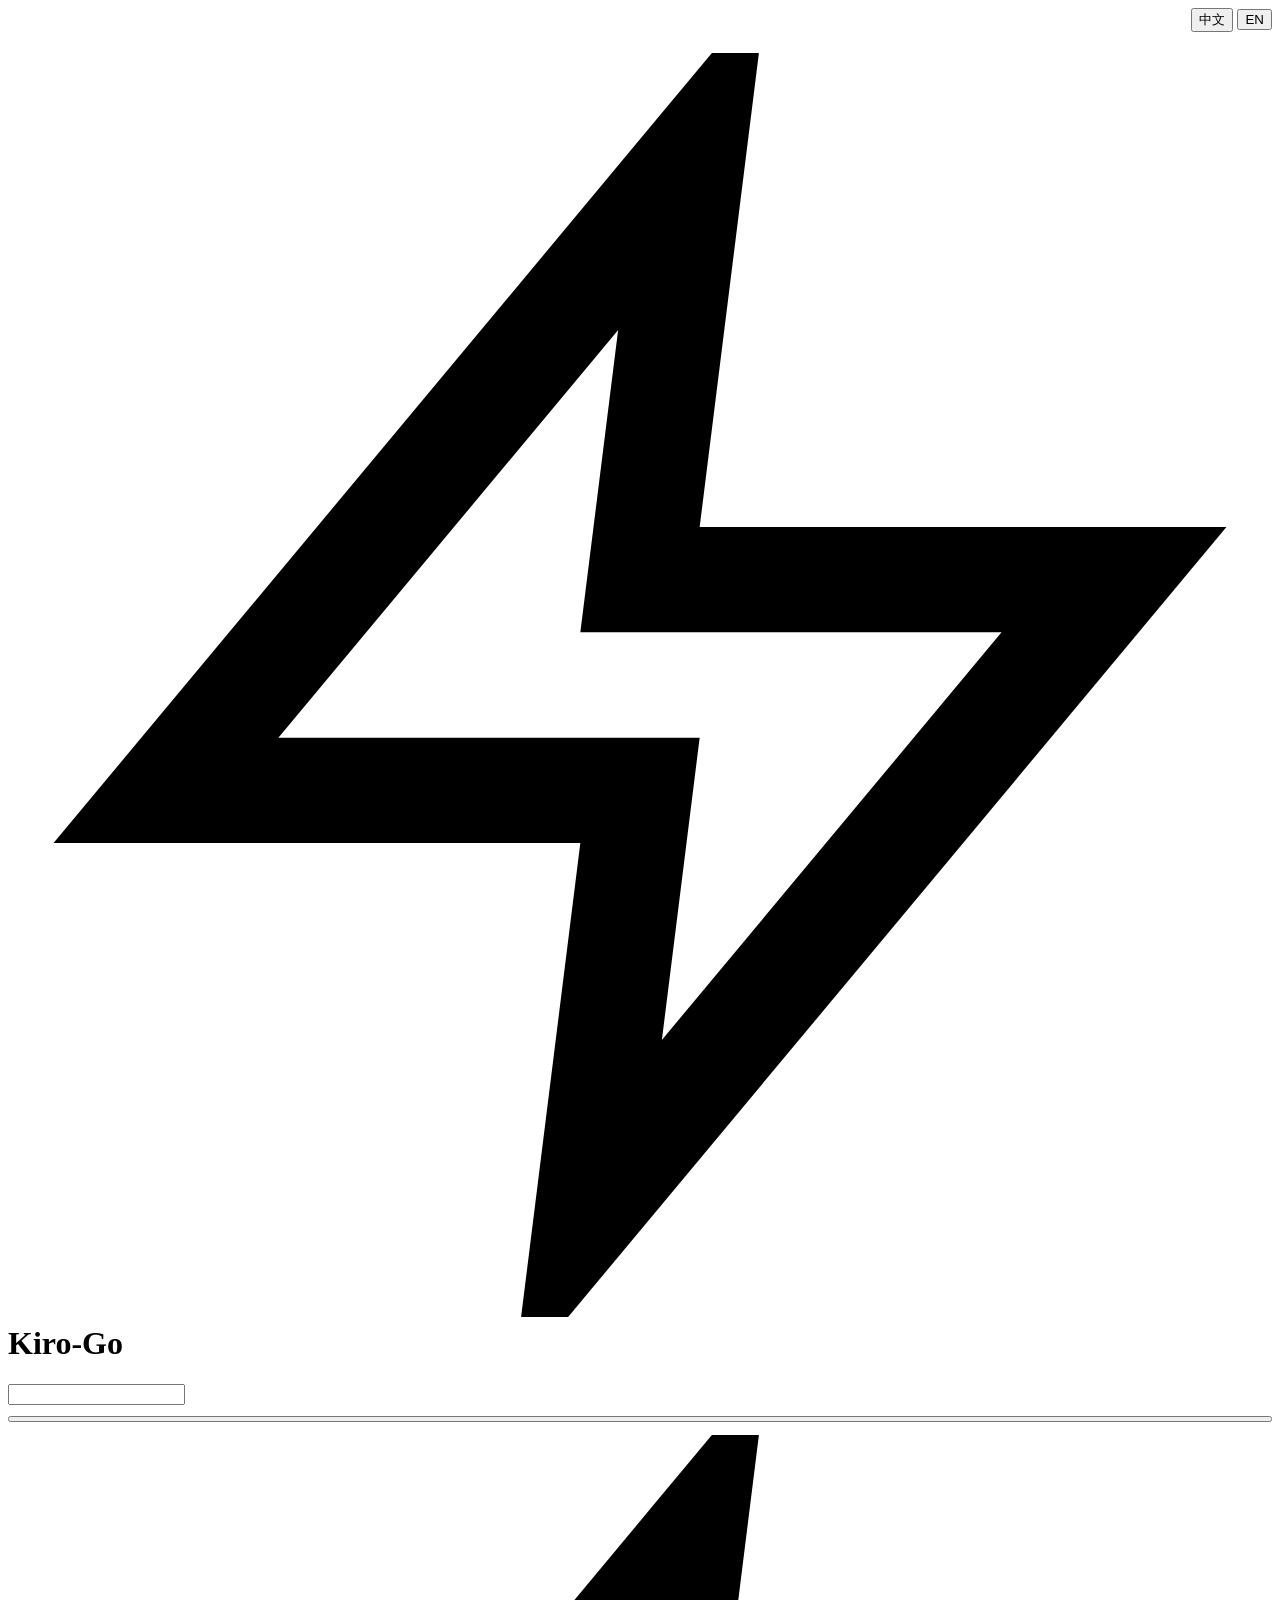
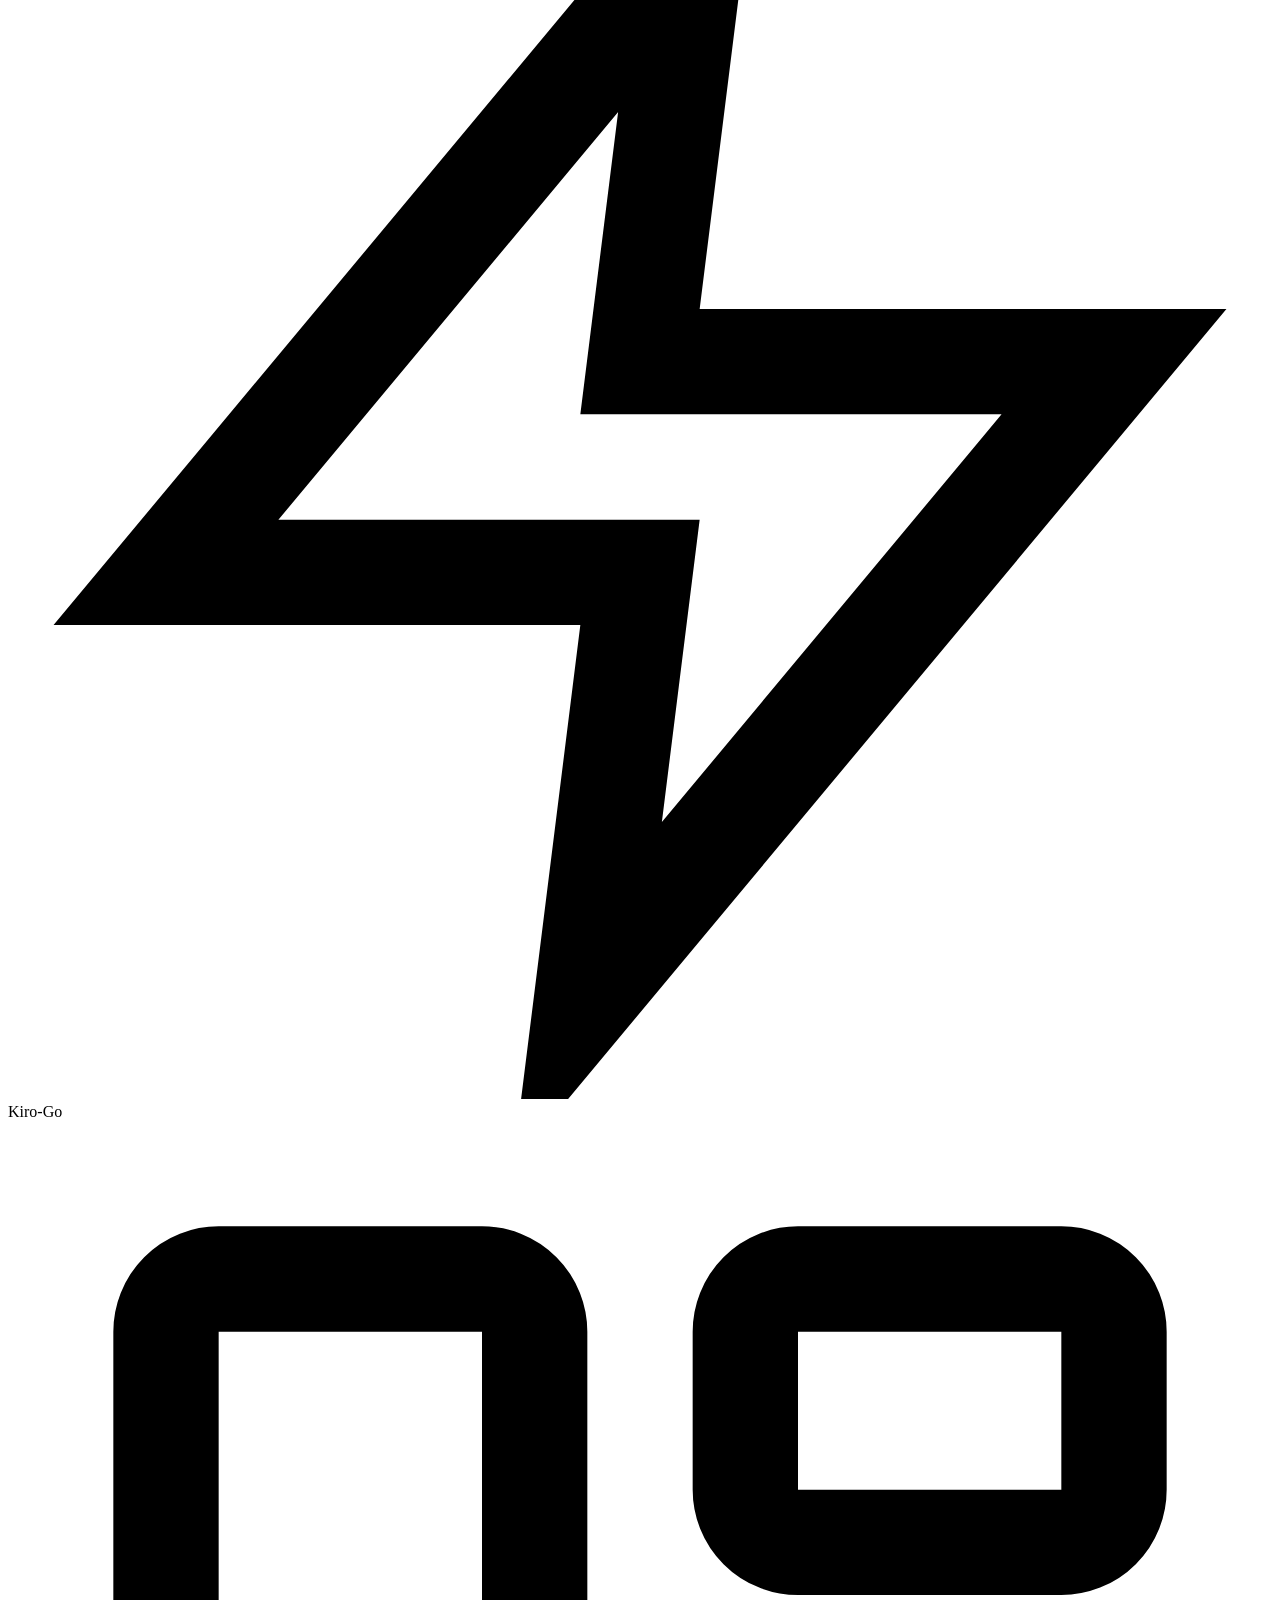
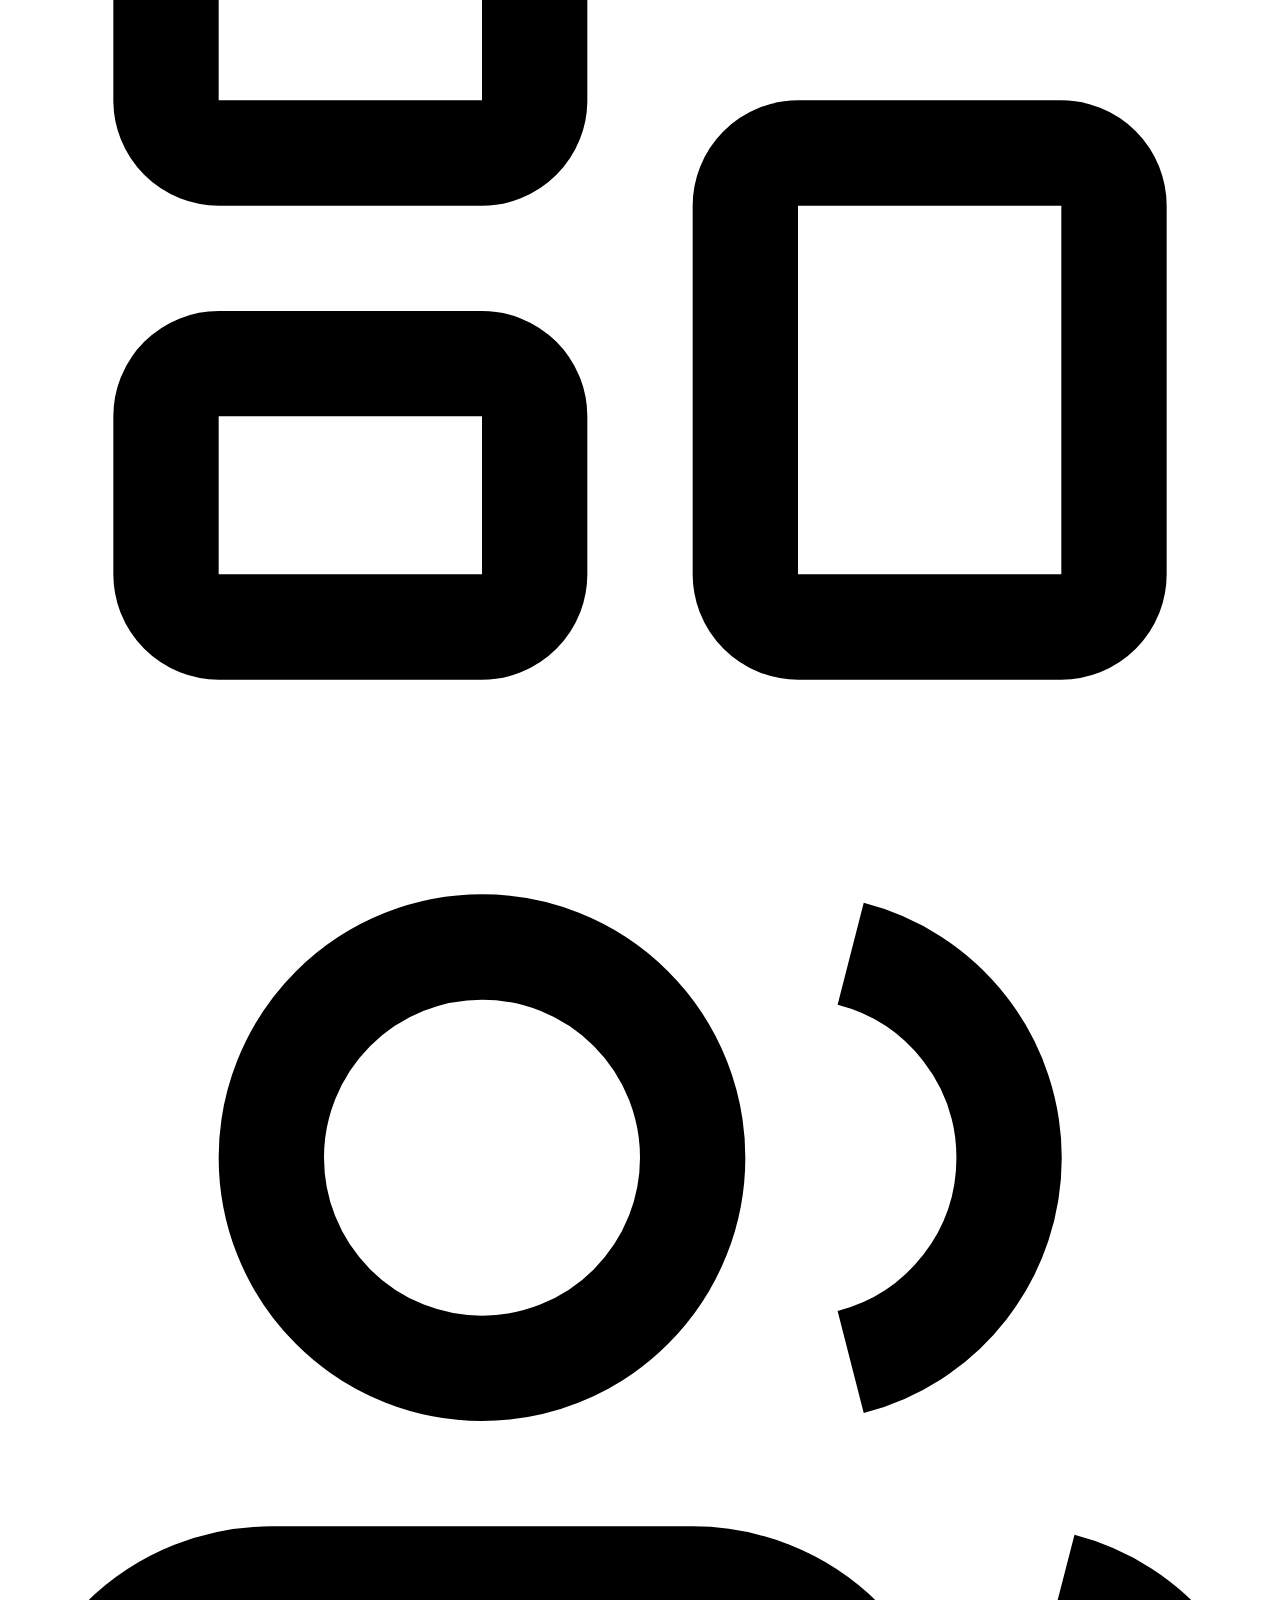
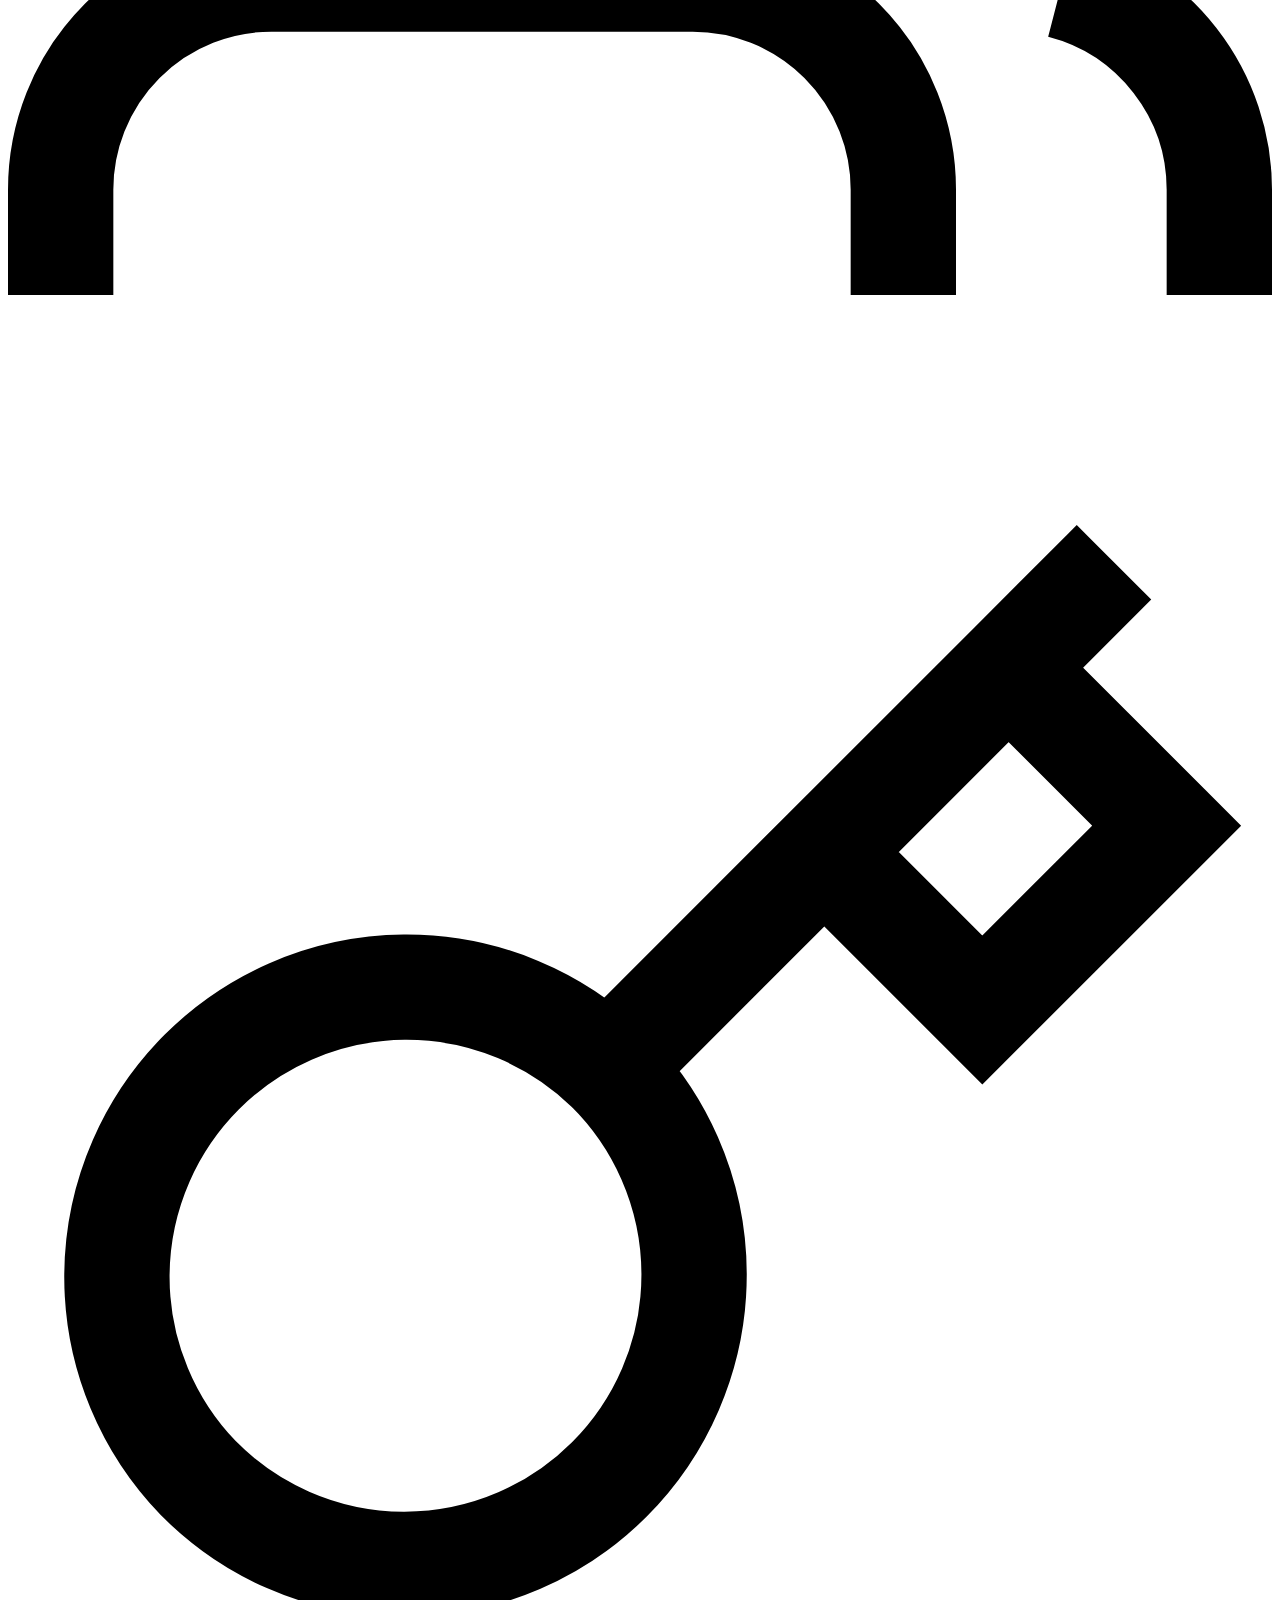
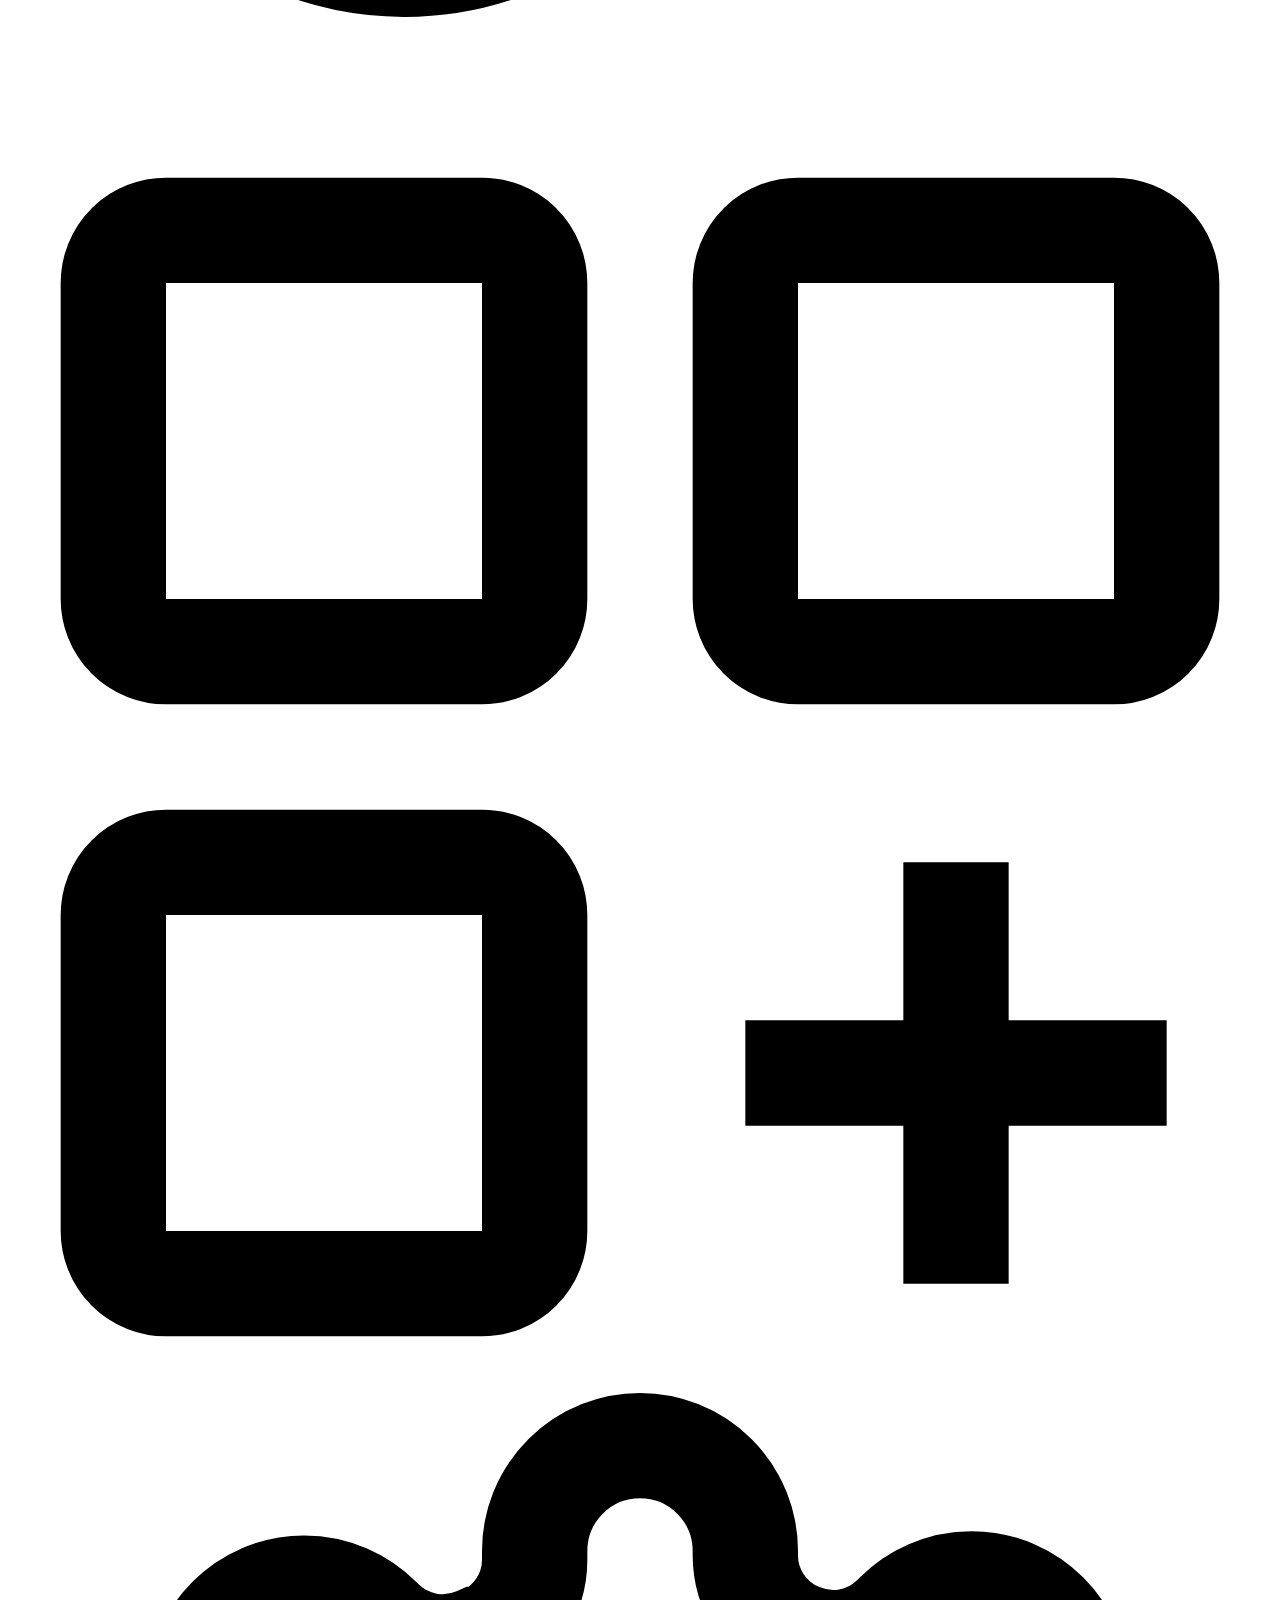
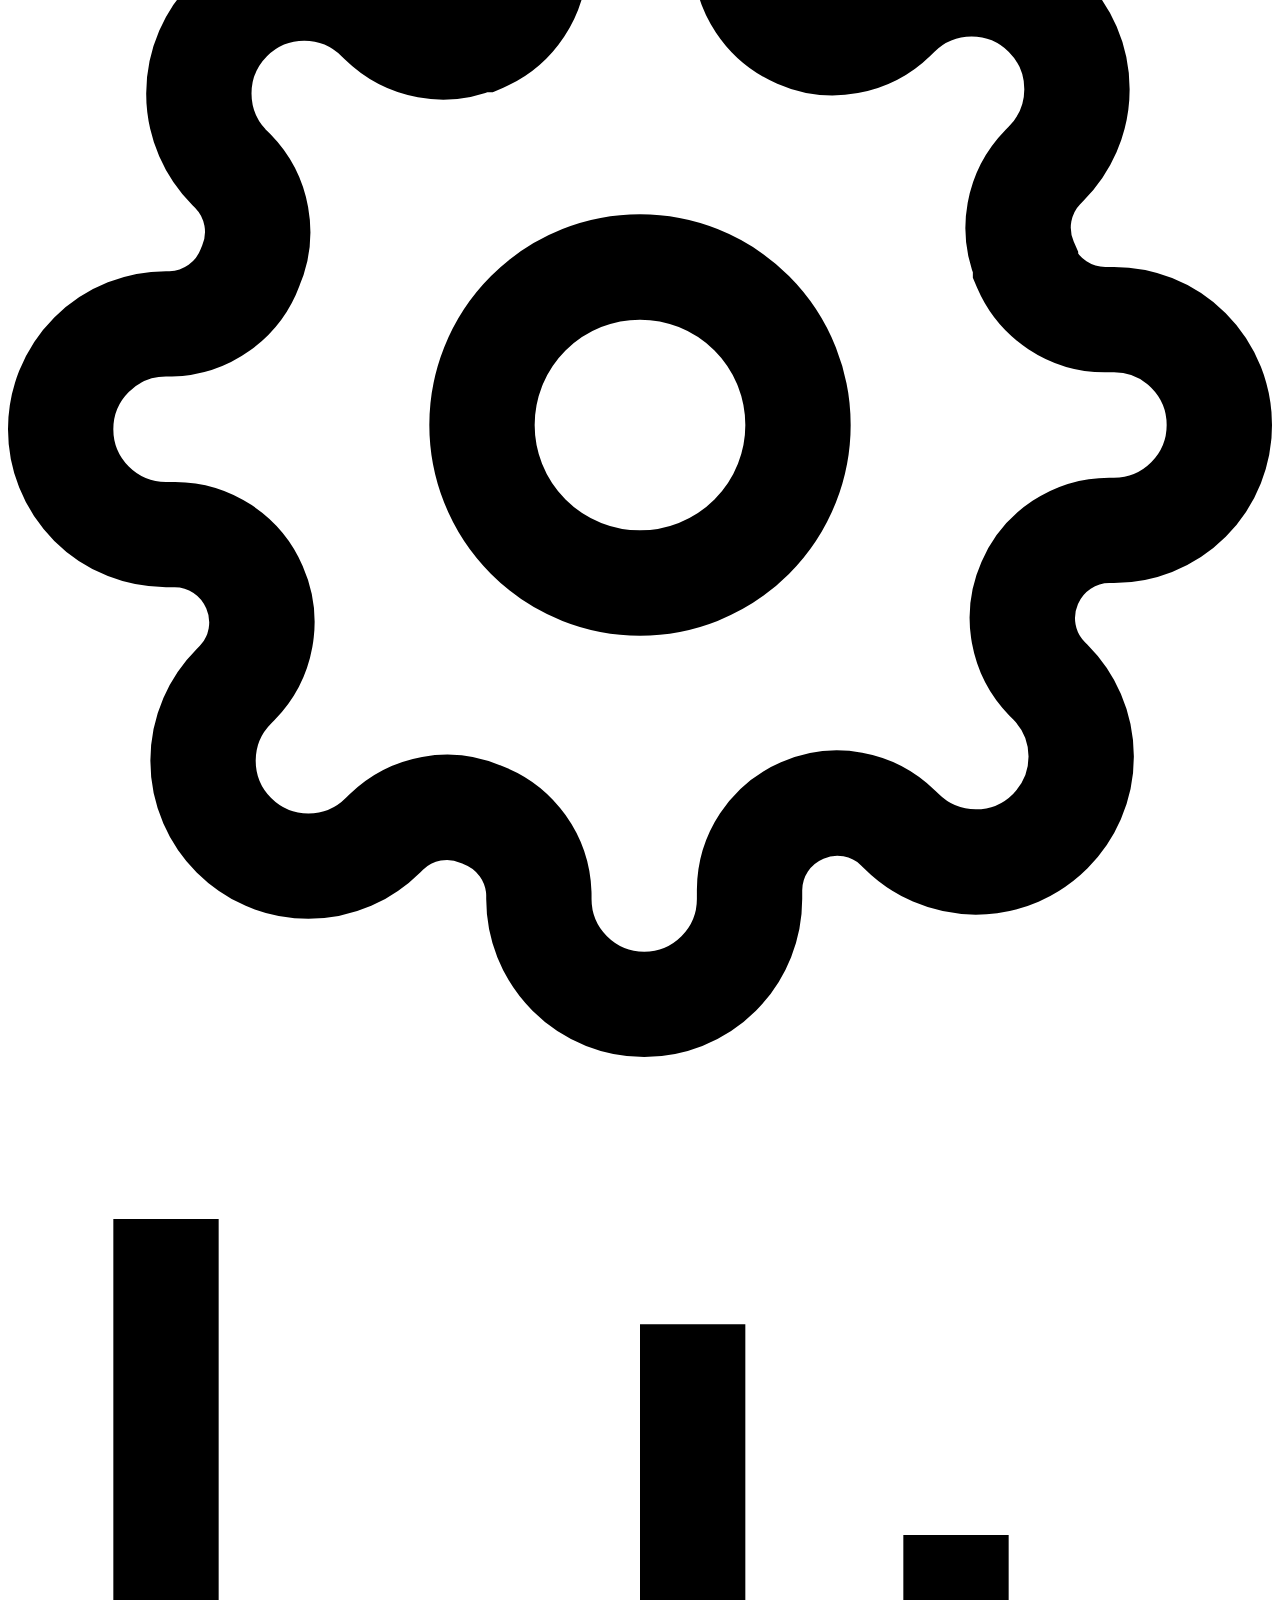
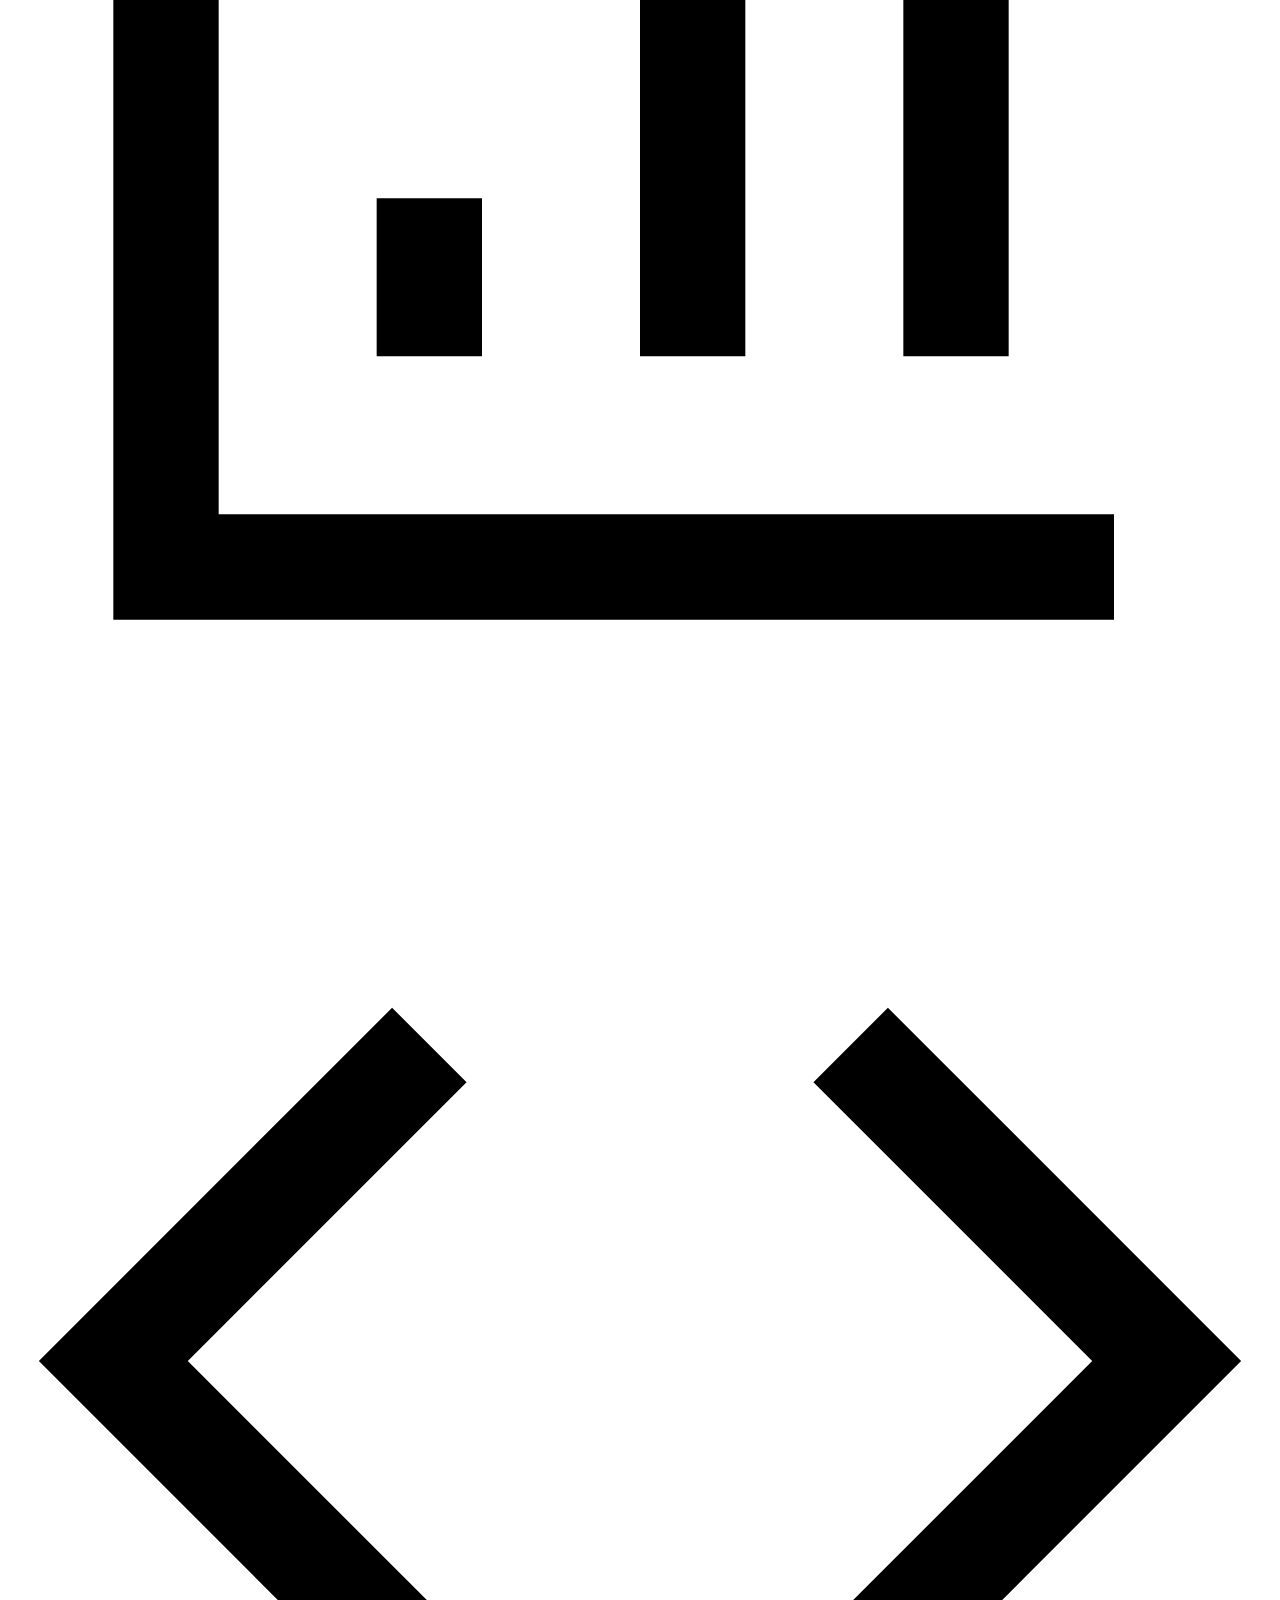
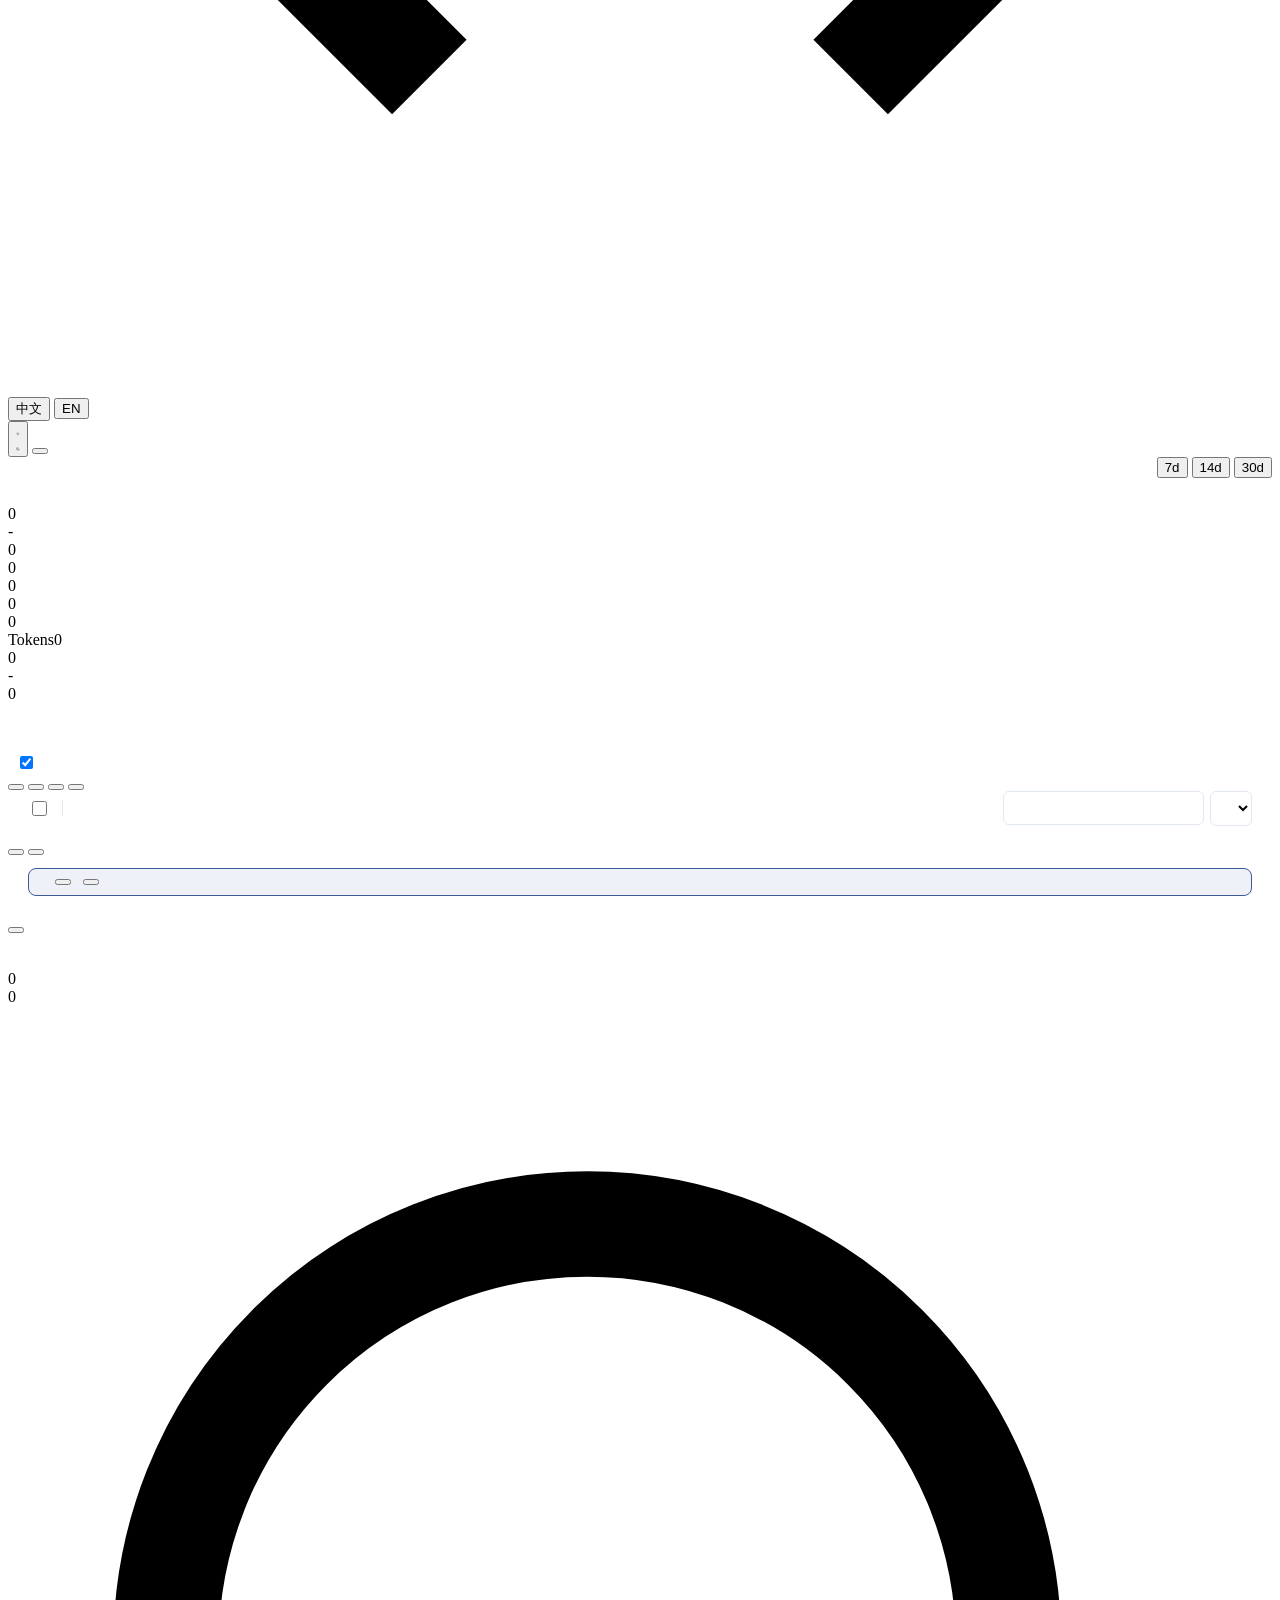
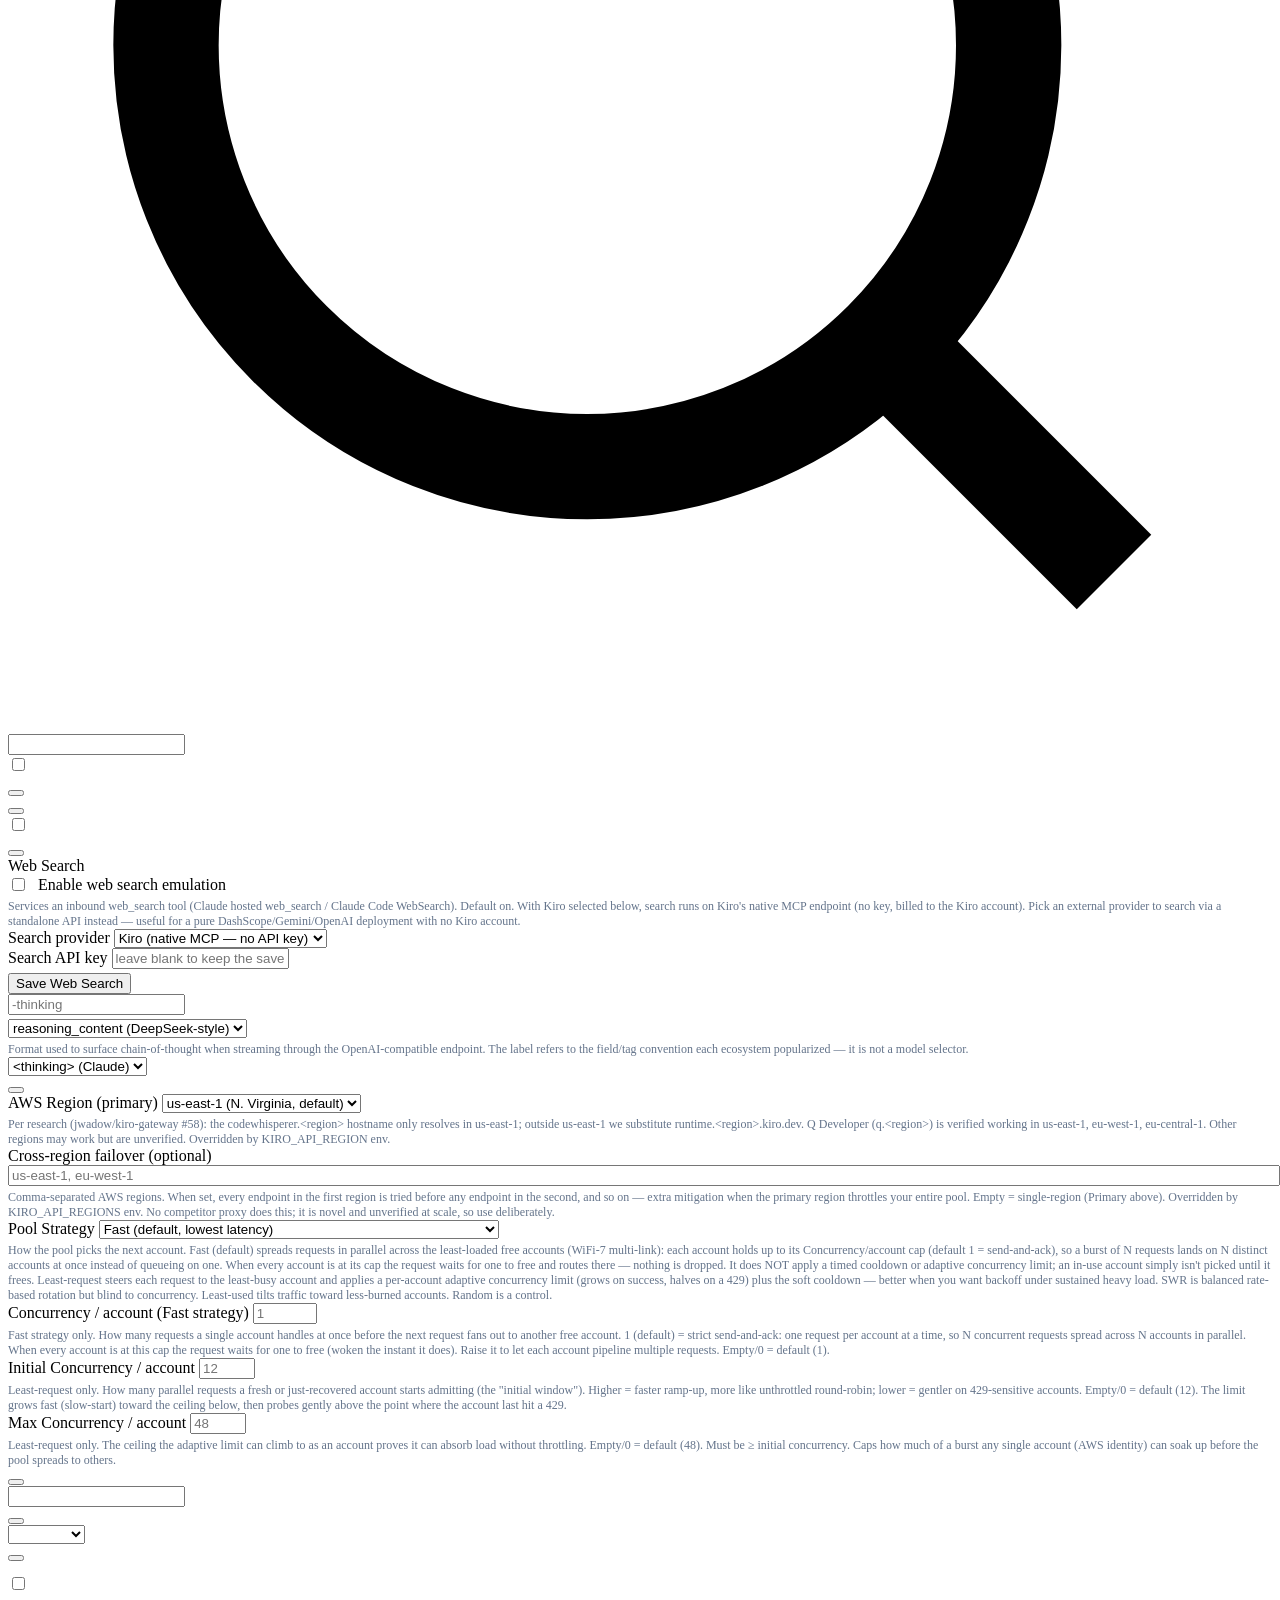
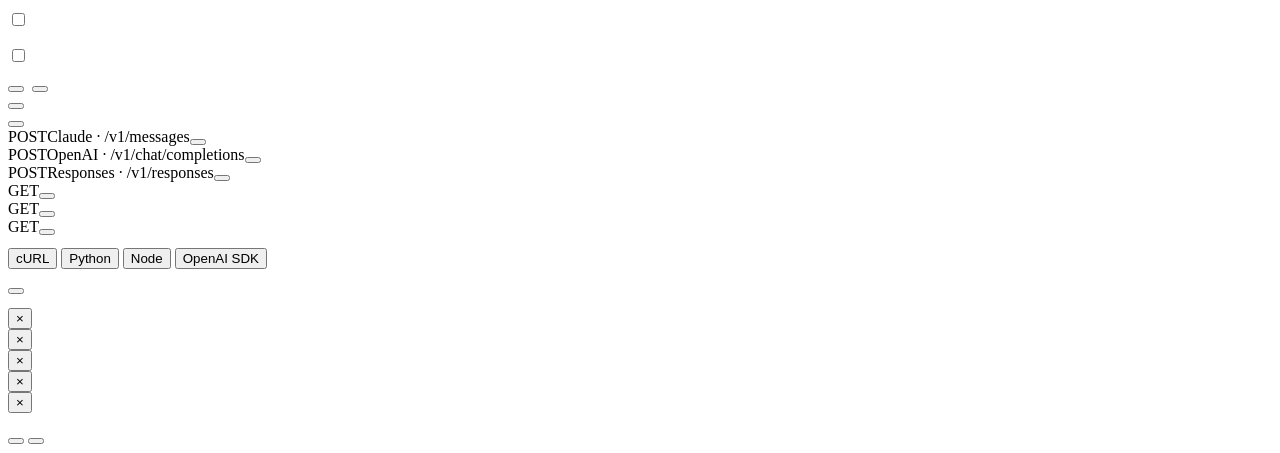
==== commit 36ed1b7c: "feat: A35: admin UI full-width responsive layout + in-app modals/toasts UI/UX redesign of the admin " ====
--- a/web/index.html
+++ b/web/index.html
@@ -3,803 +3,9 @@
 
 <head>
     <meta charset="UTF-8">
-    <meta name="viewport" content="width=device-width, initial-scale=1.0, maximum-scale=1.0, user-scalable=no">
+    <meta name="viewport" content="width=device-width, initial-scale=1.0">
     <title>Kiro-Go</title>
-    <style>
-        /* ============================================================
-           Kiro-Go admin — design system
-           OpenRouter-style shell · auto dark/light · indigo accent
-           Numerals in mono for alignment. Hairline borders, no slop.
-           Legacy class names are preserved so existing render output
-           (account cards, badges, usage bars, detail items, modals)
-           stays styled and theme-aware.
-           ============================================================ */
-
-        :root {
-            --bg: #ffffff;
-            --surface: #ffffff;
-            --surface-2: #f6f7f9;
-            --surface-3: #eef0f3;
-            --sidebar: #fbfbfc;
-            --border: #e8e9ed;
-            --border-strong: #d6d8de;
-            --text: #16181d;
-            --muted: #6b7280;
-            --faint: #9aa0aa;
-            --accent: #4f46e5;
-            --accent-hover: #4338ca;
-            --accent-soft: #eef2ff;
-            --accent-border: #c7d2fe;
-            --on-accent: #ffffff;
-            --success: #15803d;
-            --success-soft: #f0fdf4;
-            --success-border: #bbf7d0;
-            --warning: #b45309;
-            --warning-soft: #fffbeb;
-            --warning-border: #fde68a;
-            --danger: #dc2626;
-            --danger-soft: #fef2f2;
-            --danger-border: #fecaca;
-            --shadow-1: 0 1px 2px rgba(16, 18, 24, 0.05);
-            --shadow-2: 0 4px 12px rgba(16, 18, 24, 0.08);
-            --shadow-lg: 0 24px 48px -16px rgba(16, 18, 24, 0.22);
-            --mono: ui-monospace, "SF Mono", "JetBrains Mono", "Cascadia Code", Menlo, Consolas, monospace;
-            --r-sm: 7px;
-            --r-md: 10px;
-            --r-lg: 14px;
-            --sidebar-w: 232px;
-            color-scheme: light;
-        }
-
-        @media (prefers-color-scheme: dark) {
-            :root:not([data-theme="light"]) {
-                --bg: #0e1014;
-                --surface: #16181d;
-                --surface-2: #1b1e25;
-                --surface-3: #21252e;
-                --sidebar: #121419;
-                --border: #262a32;
-                --border-strong: #353b46;
-                --text: #e7e9ec;
-                --muted: #939aa4;
-                --faint: #6b727d;
-                --accent: #6366f1;
-                --accent-hover: #818cf8;
-                --accent-soft: #1b1f2e;
-                --accent-border: #34384d;
-                --on-accent: #ffffff;
-                --success: #34d399;
-                --success-soft: #102a1f;
-                --success-border: #1e4937;
-                --warning: #fbbf24;
-                --warning-soft: #2a2310;
-                --warning-border: #4a3d18;
-                --danger: #f87171;
-                --danger-soft: #2a1515;
-                --danger-border: #4d2727;
-                --shadow-1: 0 1px 2px rgba(0, 0, 0, 0.4);
-                --shadow-2: 0 6px 16px rgba(0, 0, 0, 0.45);
-                --shadow-lg: 0 24px 48px -12px rgba(0, 0, 0, 0.6);
-                color-scheme: dark;
-            }
-        }
-
-        :root[data-theme="dark"] {
-            --bg: #0e1014;
-            --surface: #16181d;
-            --surface-2: #1b1e25;
-            --surface-3: #21252e;
-            --sidebar: #121419;
-            --border: #262a32;
-            --border-strong: #353b46;
-            --text: #e7e9ec;
-            --muted: #939aa4;
-            --faint: #6b727d;
-            --accent: #6366f1;
-            --accent-hover: #818cf8;
-            --accent-soft: #1b1f2e;
-            --accent-border: #34384d;
-            --on-accent: #ffffff;
-            --success: #34d399;
-            --success-soft: #102a1f;
-            --success-border: #1e4937;
-            --warning: #fbbf24;
-            --warning-soft: #2a2310;
-            --warning-border: #4a3d18;
-            --danger: #f87171;
-            --danger-soft: #2a1515;
-            --danger-border: #4d2727;
-            --shadow-1: 0 1px 2px rgba(0, 0, 0, 0.4);
-            --shadow-2: 0 6px 16px rgba(0, 0, 0, 0.45);
-            --shadow-lg: 0 24px 48px -12px rgba(0, 0, 0, 0.6);
-            color-scheme: dark;
-        }
-
-        * { box-sizing: border-box; margin: 0; padding: 0; }
-
-        html { -webkit-text-size-adjust: 100%; }
-
-        body {
-            font-family: "Inter", system-ui, -apple-system, "Segoe UI", Roboto, sans-serif;
-            background: var(--bg);
-            color: var(--text);
-            min-height: 100vh;
-            -webkit-tap-highlight-color: transparent;
-            font-size: 14px;
-            line-height: 1.5;
-            -webkit-font-smoothing: antialiased;
-            text-rendering: optimizeLegibility;
-        }
-
-        .num { font-family: var(--mono); font-variant-numeric: tabular-nums; letter-spacing: -0.01em; }
-
-        /* Text selection. Force BOTH a saturated background and an explicit
-           text color: setting background alone (the old rule) left selected
-           text in its own color — muted grays and colored badges then vanished
-           against the soft tint. Indigo + white reads clearly in light AND dark
-           and overrides each element's own color while selected. */
-        ::selection { background: var(--accent); color: var(--on-accent); }
-        ::-moz-selection { background: var(--accent); color: var(--on-accent); }
-
-        /* Scrollbars */
-        * { scrollbar-width: thin; scrollbar-color: var(--border-strong) transparent; }
-        *::-webkit-scrollbar { width: 10px; height: 10px; }
-        *::-webkit-scrollbar-thumb { background: var(--border-strong); border-radius: 999px; border: 3px solid var(--bg); }
-        *::-webkit-scrollbar-track { background: transparent; }
-
-        /* ---------- Login ---------- */
-        .login-wrapper {
-            min-height: 100vh;
-            display: flex;
-            align-items: center;
-            justify-content: center;
-            background:
-                radial-gradient(900px 500px at 50% -10%, var(--accent-soft), transparent 70%),
-                var(--bg);
-            padding: 16px;
-        }
-
-        .login-box {
-            background: var(--surface);
-            padding: 32px 28px;
-            border-radius: var(--r-lg);
-            box-shadow: var(--shadow-2);
-            border: 1px solid var(--border);
-            width: 100%;
-            max-width: 380px;
-        }
-
-        .login-box h1 {
-            display: flex;
-            align-items: center;
-            justify-content: center;
-            gap: 9px;
-            color: var(--text);
-            margin-bottom: 6px;
-            font-size: 22px;
-            font-weight: 650;
-            letter-spacing: -0.02em;
-        }
-
-        .login-box p {
-            text-align: center;
-            color: var(--muted);
-            margin-bottom: 24px;
-            font-size: 14px;
-        }
-
-        .login-top {
-            display: flex;
-            justify-content: flex-end;
-            gap: 8px;
-            margin-bottom: 18px;
-        }
-
-        /* ---------- Forms ---------- */
-        .form-group { margin-bottom: 16px; }
-
-        label {
-            display: block;
-            margin-bottom: 6px;
-            color: var(--text);
-            font-size: 13px;
-            font-weight: 550;
-        }
-
-        input[type="text"],
-        input[type="password"],
-        input[type="number"],
-        input[type="datetime-local"],
-        select,
-        textarea {
-            width: 100%;
-            padding: 9px 12px;
-            border: 1px solid var(--border-strong);
-            border-radius: var(--r-sm);
-            font-size: 14px;
-            background: var(--surface);
-            color: var(--text);
-            -webkit-appearance: none;
-            appearance: none;
-            transition: border-color 0.12s ease, box-shadow 0.12s ease;
-        }
-
-        select {
-            cursor: pointer;
-            background-image: url("data:image/svg+xml,%3Csvg xmlns='http://www.w3.org/2000/svg' width='12' height='12' viewBox='0 0 24 24' fill='none' stroke='%236b7280' stroke-width='2.5'%3E%3Cpath d='M6 9l6 6 6-6'/%3E%3C/svg%3E");
-            background-repeat: no-repeat;
-            background-position: right 10px center;
-            padding-right: 30px;
-        }
-
-        input::placeholder, textarea::placeholder { color: var(--faint); }
-
-        input:focus, select:focus, textarea:focus {
-            outline: none;
-            border-color: var(--accent);
-            box-shadow: 0 0 0 3px color-mix(in srgb, var(--accent) 18%, transparent);
-        }
-
-        textarea {
-            resize: vertical;
-            min-height: 100px;
-            font-family: var(--mono);
-            font-size: 13px;
-            line-height: 1.5;
-        }
-
-        /* ---------- Buttons ---------- */
-        .btn {
-            display: inline-flex;
-            align-items: center;
-            justify-content: center;
-            gap: 6px;
-            padding: 8px 14px;
-            border: 1px solid transparent;
-            border-radius: var(--r-sm);
-            cursor: pointer;
-            font-size: 13px;
-            font-weight: 550;
-            font-family: inherit;
-            line-height: 1.2;
-            transition: background 0.12s ease, color 0.12s ease, border-color 0.12s ease, transform 0.04s ease;
-            touch-action: manipulation;
-            white-space: nowrap;
-        }
-        .btn:active { transform: translateY(0.5px); }
-        .btn:focus-visible { outline: 2px solid var(--accent); outline-offset: 2px; }
-
-        .btn-primary { background: var(--accent); color: var(--on-accent); }
-        .btn-primary:hover, .btn-primary:active { background: var(--accent-hover); }
-
-        .btn-secondary { background: var(--surface); color: var(--text); border-color: var(--border-strong); }
-        .btn-secondary:hover { background: var(--surface-2); border-color: var(--faint); }
-
-        .btn-danger { background: var(--surface); color: var(--danger); border-color: var(--danger-border); }
-        .btn-danger:hover { background: var(--danger-soft); border-color: var(--danger); }
-
-        .btn-success { background: var(--surface); color: var(--success); border-color: var(--success-border); }
-        .btn-success:hover { background: var(--success-soft); border-color: var(--success); }
-
-        .btn-warning { background: var(--surface); color: var(--warning); border-color: var(--warning-border); }
-        .btn-warning:hover { background: var(--warning-soft); border-color: var(--warning); }
-
-        .btn-sm { padding: 6px 10px; font-size: 12px; }
-
-        .btn-icon {
-            display: inline-flex;
-            align-items: center;
-            justify-content: center;
-            width: 32px;
-            height: 32px;
-            padding: 0;
-        }
-        .btn-icon svg { width: 16px; height: 16px; }
-        .btn-sm.btn-icon { width: 30px; height: 30px; }
-
-        /* ---------- App shell ---------- */
-        .app { display: flex; min-height: 100vh; }
-
-        .sidebar {
-            width: var(--sidebar-w);
-            flex-shrink: 0;
-            background: var(--sidebar);
-            border-right: 1px solid var(--border);
-            display: flex;
-            flex-direction: column;
-            position: sticky;
-            top: 0;
-            height: 100vh;
-            padding: 16px 12px;
-            gap: 4px;
-            z-index: 30;
-        }
-
-        .brand {
-            display: flex;
-            align-items: center;
-            gap: 9px;
-            padding: 6px 8px 14px;
-            font-size: 16px;
-            font-weight: 650;
-            letter-spacing: -0.02em;
-            color: var(--text);
-        }
-        .brand svg { width: 22px; height: 22px; color: var(--accent); }
-
-        .nav { display: flex; flex-direction: column; gap: 2px; }
-
-        .nav-item {
-            display: flex;
-            align-items: center;
-            gap: 10px;
-            padding: 8px 10px;
-            border-radius: var(--r-sm);
-            color: var(--muted);
-            font-size: 13.5px;
-            font-weight: 550;
-            cursor: pointer;
-            user-select: none;
-            border: 1px solid transparent;
-            transition: background 0.12s ease, color 0.12s ease;
-        }
-        .nav-item svg { width: 17px; height: 17px; flex-shrink: 0; }
-        .nav-item:hover { background: var(--surface-2); color: var(--text); }
-        .nav-item.active { background: var(--accent-soft); color: var(--accent); }
-        :root[data-theme="dark"] .nav-item.active,
-        .nav-item.active { border-color: var(--accent-border); }
-
-        .sidebar-footer {
-            margin-top: auto;
-            display: flex;
-            flex-direction: column;
-            gap: 10px;
-            padding-top: 12px;
-            border-top: 1px solid var(--border);
-        }
-
-        .main { flex: 1; min-width: 0; display: flex; flex-direction: column; }
-
-        .topbar {
-            position: sticky;
-            top: 0;
-            z-index: 20;
-            display: flex;
-            align-items: center;
-            justify-content: space-between;
-            gap: 12px;
-            padding: 14px 24px;
-            background: color-mix(in srgb, var(--bg) 86%, transparent);
-            backdrop-filter: saturate(160%) blur(10px);
-            border-bottom: 1px solid var(--border);
-        }
-        .topbar-title { font-size: 17px; font-weight: 650; letter-spacing: -0.02em; }
-        .topbar-right { display: flex; align-items: center; gap: 10px; flex-wrap: wrap; justify-content: flex-end; }
-
-        .content { padding: 22px 24px 60px; max-width: 1280px; width: 100%; }
-
-        /* status dot badge in topbar */
-        .live-dot {
-            display: inline-flex;
-            align-items: center;
-            gap: 6px;
-            font-size: 12px;
-            font-weight: 550;
-            color: var(--success);
-        }
-        .live-dot::before {
-            content: "";
-            width: 7px; height: 7px;
-            border-radius: 50%;
-            background: var(--success);
-            box-shadow: 0 0 0 0 color-mix(in srgb, var(--success) 60%, transparent);
-            animation: pulse 2.4s infinite;
-        }
-        @keyframes pulse {
-            0% { box-shadow: 0 0 0 0 color-mix(in srgb, var(--success) 55%, transparent); }
-            70% { box-shadow: 0 0 0 6px transparent; }
-            100% { box-shadow: 0 0 0 0 transparent; }
-        }
-
-        .theme-toggle, .icon-btn {
-            display: inline-flex;
-            align-items: center;
-            justify-content: center;
-            width: 32px; height: 32px;
-            border-radius: var(--r-sm);
-            border: 1px solid var(--border-strong);
-            background: var(--surface);
-            color: var(--muted);
-            cursor: pointer;
-            transition: background 0.12s ease, color 0.12s ease, border-color 0.12s ease;
-        }
-        .theme-toggle:hover, .icon-btn:hover { background: var(--surface-2); color: var(--text); }
-        .theme-toggle svg { width: 16px; height: 16px; }
-        .theme-toggle .moon { display: none; }
-        :root[data-theme="dark"] .theme-toggle .moon { display: block; }
-        :root[data-theme="dark"] .theme-toggle .sun { display: none; }
-        @media (prefers-color-scheme: dark) {
-            :root:not([data-theme="light"]) .theme-toggle .moon { display: block; }
-            :root:not([data-theme="light"]) .theme-toggle .sun { display: none; }
-        }
-
-        /* ---------- Cards ---------- */
-        .container { max-width: 1280px; margin: 0 auto; }
-
-        .card {
-            background: var(--surface);
-            border: 1px solid var(--border);
-            border-radius: var(--r-lg);
-            padding: 18px;
-            margin-bottom: 16px;
-            box-shadow: var(--shadow-1);
-        }
-
-        .card-header {
-            display: flex;
-            justify-content: space-between;
-            align-items: center;
-            margin-bottom: 16px;
-            padding-bottom: 13px;
-            border-bottom: 1px solid var(--border);
-            flex-wrap: wrap;
-            gap: 12px;
-        }
-        .card-title { font-size: 15px; font-weight: 620; letter-spacing: -0.01em; }
-        .card-actions { display: flex; gap: 8px; flex-wrap: wrap; }
-
-        /* ---------- KPI / stat tiles ---------- */
-        .stats-grid {
-            display: grid;
-            grid-template-columns: repeat(auto-fit, minmax(150px, 1fr));
-            gap: 12px;
-            margin-bottom: 18px;
-        }
-
-        .stat-card {
-            background: var(--surface);
-            border: 1px solid var(--border);
-            border-radius: var(--r-md);
-            padding: 15px 16px;
-            text-align: left;
-            box-shadow: var(--shadow-1);
-        }
-        .stat-value {
-            font-size: 24px;
-            font-weight: 640;
-            color: var(--text);
-            font-family: var(--mono);
-            font-variant-numeric: tabular-nums;
-            letter-spacing: -0.02em;
-            line-height: 1.1;
-        }
-        .stat-label {
-            font-size: 12px;
-            font-weight: 530;
-            color: var(--muted);
-            margin-top: 5px;
-        }
-        .stat-sub { font-size: 11px; color: var(--faint); margin-top: 3px; }
-
-        /* ---------- Badges ---------- */
-        .badge {
-            display: inline-flex;
-            align-items: center;
-            gap: 4px;
-            padding: 2px 8px;
-            border-radius: 999px;
-            font-size: 11px;
-            font-weight: 560;
-            white-space: nowrap;
-            border: 1px solid transparent;
-            line-height: 1.5;
-        }
-        .badge-success { background: var(--success-soft); color: var(--success); border-color: var(--success-border); }
-        .badge-warning { background: var(--warning-soft); color: var(--warning); border-color: var(--warning-border); }
-        .badge-error, .badge-banned, .badge-danger { background: var(--danger-soft); color: var(--danger); border-color: var(--danger-border); }
-        .badge-info { background: var(--accent-soft); color: var(--accent); border-color: var(--accent-border); }
-        .badge-pro, .badge-proplus, .badge-power, .badge-trial {
-            background: var(--accent-soft); color: var(--accent); border-color: var(--accent-border);
-        }
-        .badge-free, .badge-suspended { background: var(--surface-2); color: var(--muted); border-color: var(--border); }
-
-        /* ---------- Switch ---------- */
-        .switch { position: relative; display: inline-block; width: 40px; height: 22px; flex-shrink: 0; }
-        .switch input { opacity: 0; width: 0; height: 0; position: absolute; }
-        .slider {
-            position: absolute; cursor: pointer; inset: 0;
-            background: var(--border-strong); border-radius: 999px; transition: 0.2s;
-        }
-        .slider:before {
-            position: absolute; content: ""; height: 16px; width: 16px; left: 3px; bottom: 3px;
-            background: #fff; border-radius: 50%; transition: 0.2s; box-shadow: 0 1px 2px rgba(0,0,0,0.25);
-        }
-        input:checked + .slider { background: var(--accent); }
-        input:checked + .slider:before { transform: translateX(18px); }
-
-        /* ---------- Tabs (legacy, hidden in shell but kept harmless) ---------- */
-        .tabs { display: none; }
-        .tab-content { animation: fade 0.18s ease; }
-        @keyframes fade { from { opacity: 0; transform: translateY(3px); } to { opacity: 1; transform: none; } }
-        .hidden { display: none !important; }
-        /* Pre-paint auth hint: when a fresh admin session exists in
-           localStorage, an inline head script adds .pre-authed to <html> BEFORE
-           first paint, so the dashboard shows and the login page is hidden
-           without the ~0.1s login flash on refresh. !important + the higher
-           specificity of `html.pre-authed #mainPage` beats `.hidden`
-           (display:none !important). If no valid session exists the class is
-           never added and the default markup (login visible) paints — the safe
-           logged-out fallback. */
-        html.pre-authed #loginPage { display: none !important; }
-        html.pre-authed #mainPage { display: flex !important; }
-
-        /* ---------- Messages ---------- */
-        .message { padding: 11px 14px; border-radius: var(--r-sm); margin-bottom: 12px; font-size: 13px; border: 1px solid transparent; }
-        .message-error { background: var(--danger-soft); color: var(--danger); border-color: var(--danger-border); }
-
-        /* ---------- Endpoint blocks ---------- */
-        .endpoint {
-            background: var(--surface-2);
-            border: 1px solid var(--border);
-            padding: 11px 12px;
-            border-radius: var(--r-sm);
-            font-family: var(--mono);
-            font-size: 12.5px;
-            margin-bottom: 10px;
-            display: flex;
-            justify-content: space-between;
-            align-items: center;
-            gap: 10px;
-            word-break: break-all;
-            color: var(--text);
-        }
-        .endpoint span { flex: 1; }
-
-        /* ---------- Data table (accounts) ---------- */
-        .table-wrap {
-            width: 100%;
-            overflow-x: auto;
-            border: 1px solid var(--border);
-            border-radius: var(--r-md);
-            background: var(--surface);
-        }
-        .data-table { width: 100%; border-collapse: collapse; font-size: 13px; min-width: 760px; }
-        .data-table thead th {
-            position: sticky; top: 0;
-            background: var(--surface-2);
-            color: var(--muted);
-            font-weight: 560;
-            font-size: 11.5px;
-            text-transform: uppercase;
-            letter-spacing: 0.03em;
-            text-align: left;
-            padding: 10px 12px;
-            border-bottom: 1px solid var(--border);
-            white-space: nowrap;
-        }
-        .data-table th.sortable { cursor: pointer; user-select: none; }
-        .data-table th.sortable:hover { color: var(--text); }
-        .data-table th .sort-ind { opacity: 0.5; font-size: 10px; margin-left: 3px; }
-        .data-table th.sorted { color: var(--accent); }
-        .data-table th.sorted .sort-ind { opacity: 1; }
-        .data-table tbody td {
-            padding: 11px 12px;
-            border-bottom: 1px solid var(--border);
-            vertical-align: middle;
-        }
-        .data-table tbody tr:last-child td { border-bottom: none; }
-        .data-table tbody tr { transition: background 0.1s ease; }
-        .data-table tbody tr:hover { background: var(--surface-2); }
-        .data-table tbody tr.is-selected { background: var(--accent-soft); }
-        .data-table tbody tr.is-disabled { opacity: 0.62; }
-        .data-table .cell-num { font-family: var(--mono); font-variant-numeric: tabular-nums; text-align: right; }
-        .acct-email { font-weight: 580; color: var(--text); word-break: break-all; }
-        .acct-sub { font-size: 11px; color: var(--faint); margin-top: 2px; }
-        .row-actions { display: flex; gap: 5px; align-items: center; justify-content: flex-end; flex-wrap: nowrap; }
-        .row-meta { display: flex; gap: 5px; flex-wrap: wrap; margin-top: 5px; }
-        .mini-usage { display: flex; flex-direction: column; gap: 3px; min-width: 120px; }
-        .weight-select {
-            width: 56px; padding: 4px 6px; font-size: 12px; text-align: center;
-            border: 1px solid var(--border-strong); border-radius: var(--r-sm);
-            background: var(--surface); color: var(--text);
-            background-image: none; padding-right: 6px;
-        }
-
-        /* ---------- Usage bars ---------- */
-        .account-usage { margin: 8px 0; }
-        .usage-label { font-size: 11px; color: var(--muted); margin-bottom: 4px; font-weight: 520; }
-        .usage-bar { height: 6px; background: var(--surface-3); border-radius: 999px; overflow: hidden; }
-        .usage-fill { height: 100%; background: var(--accent); border-radius: 999px; transition: width 0.4s ease; }
-        .usage-fill.high { background: var(--warning); }
-        .usage-fill.critical { background: var(--danger); }
-        .usage-text { display: flex; justify-content: space-between; font-size: 11px; color: var(--muted); margin-top: 4px; font-family: var(--mono); font-variant-numeric: tabular-nums; }
-
-        /* ---------- Account card (legacy; used by API keys list) ---------- */
-        .account-card {
-            background: var(--surface);
-            border: 1px solid var(--border);
-            border-left: 3px solid var(--accent);
-            border-radius: var(--r-md);
-            padding: 15px 16px;
-            margin-bottom: 12px;
-            box-shadow: var(--shadow-1);
-        }
-        .account-card.is-disabled { border-left-color: var(--border-strong); opacity: 0.82; }
-        .account-card.is-banned { border-left-color: var(--danger); }
-        .account-card.is-suspended { border-left-color: var(--warning); }
-        .account-header { display: flex; justify-content: space-between; align-items: flex-start; margin-bottom: 10px; gap: 10px; }
-        .account-info { flex: 1; min-width: 0; }
-        .account-email { font-weight: 600; font-size: 14px; color: var(--text); word-break: break-all; display: flex; align-items: center; gap: 6px; flex-wrap: wrap; }
-        .account-meta { display: flex; gap: 6px; flex-wrap: wrap; margin-top: 7px; align-items: center; }
-        .account-actions { display: flex; gap: 6px; flex-shrink: 0; flex-wrap: wrap; }
-        .account-stats {
-            display: grid; grid-template-columns: repeat(5, 1fr); gap: 8px;
-            margin-top: 12px; padding-top: 12px; border-top: 1px solid var(--border);
-        }
-        .account-stat { text-align: center; }
-        .account-stat-value { font-weight: 600; font-size: 13px; font-family: var(--mono); font-variant-numeric: tabular-nums; }
-        .account-stat-label { font-size: 10px; color: var(--muted); margin-top: 2px; }
-        .account-card.loading { opacity: 0.6; pointer-events: none; }
-
-        /* ---------- Detail / modal grids ---------- */
-        .detail-section { margin-bottom: 20px; }
-        .detail-section h4 { font-size: 12px; color: var(--muted); margin-bottom: 10px; font-weight: 600; letter-spacing: 0; }
-        .detail-grid { display: grid; grid-template-columns: 1fr; gap: 10px; }
-        .detail-item { background: var(--surface-2); border: 1px solid var(--border); padding: 10px 12px; border-radius: var(--r-sm); }
-        .detail-label { font-size: 11px; color: var(--muted); margin-bottom: 3px; }
-        .detail-value { font-size: 13px; font-weight: 530; word-break: break-all; }
-
-        .model-list { display: grid; gap: 8px; max-height: 260px; overflow-y: auto; }
-        .model-item { background: var(--surface-2); border: 1px solid var(--border); padding: 13px 15px; border-radius: var(--r-sm); }
-        .model-name { font-weight: 600; font-size: 14px; color: var(--text); line-height: 1.4; font-family: var(--mono); }
-        .model-credit { font-size: 13px; margin-top: 4px; }
-        .credit-ratio { color: var(--accent); font-weight: 600; font-family: var(--mono); }
-        .model-info { font-size: 12px; color: var(--muted); margin-top: 6px; line-height: 1.5; }
-
-        .machine-id-row { display: flex; gap: 8px; align-items: stretch; flex-wrap: wrap; }
-        .machine-id-row input { flex: 1; min-width: 200px; font-family: var(--mono); font-size: 12px; }
-        .machine-id-row .btn { flex-shrink: 0; }
-
-        .loading { opacity: 0.6; pointer-events: none; }
-        .logo { display: flex; align-items: center; gap: 8px; }
-        .logo svg { width: 22px; height: 22px; color: var(--accent); }
-
-        /* ---------- Lang switch ---------- */
-        .lang-switch { display: flex; gap: 2px; background: var(--surface-2); padding: 2px; border-radius: var(--r-sm); border: 1px solid var(--border); }
-        .lang-btn { padding: 4px 9px; border: none; background: transparent; cursor: pointer; font-size: 12px; border-radius: 5px; color: var(--muted); font-weight: 550; font-family: inherit; }
-        .lang-btn:hover { color: var(--text); }
-        .lang-btn.active { background: var(--surface); color: var(--accent); box-shadow: var(--shadow-1); }
-
-        .version-badge { cursor: pointer; }
-
-        /* ---------- Modal ---------- */
-        .modal {
-            display: none; position: fixed; inset: 0;
-            background: rgba(10, 12, 16, 0.55);
-            backdrop-filter: blur(3px);
-            z-index: 1000; padding: 16px; overflow-y: auto;
-        }
-        .modal.active { display: flex; align-items: flex-start; justify-content: center; padding-top: 5vh; }
-        .modal-content {
-            background: var(--surface);
-            border: 1px solid var(--border);
-            border-radius: var(--r-lg);
-            padding: 22px;
-            width: 100%; max-width: 600px; margin-bottom: 20px;
-            box-shadow: var(--shadow-lg);
-            animation: modalIn 0.16s ease;
-        }
-        @keyframes modalIn { from { opacity: 0; transform: translateY(8px) scale(0.99); } to { opacity: 1; transform: none; } }
-        .modal-header { display: flex; justify-content: space-between; align-items: center; margin-bottom: 18px; }
-        .modal-title { font-size: 17px; font-weight: 620; letter-spacing: -0.01em; }
-        .modal-close { background: none; border: none; font-size: 26px; cursor: pointer; color: var(--muted); padding: 0 6px; line-height: 1; border-radius: 6px; }
-        .modal-close:hover { color: var(--text); }
-        .modal-footer { margin-top: 20px; display: flex; gap: 10px; justify-content: flex-end; flex-wrap: wrap; }
-
-        /* ---------- Charts ---------- */
-        .chart-grid { display: grid; grid-template-columns: repeat(2, 1fr); gap: 16px; margin-bottom: 16px; }
-        .chart-card { background: var(--surface); border: 1px solid var(--border); border-radius: var(--r-lg); padding: 18px; box-shadow: var(--shadow-1); }
-        .chart-head { display: flex; align-items: baseline; justify-content: space-between; margin-bottom: 4px; }
-        .chart-title { font-size: 13px; font-weight: 580; color: var(--muted); }
-        .chart-value { font-size: 22px; font-weight: 640; font-family: var(--mono); letter-spacing: -0.02em; }
-        .chart-svg { width: 100%; height: 72px; display: block; margin-top: 8px; }
-        .chart-foot { display: flex; justify-content: space-between; font-size: 11px; color: var(--faint); margin-top: 6px; font-family: var(--mono); }
-
-        .toplist { display: flex; flex-direction: column; gap: 11px; }
-        .toplist-row { display: grid; grid-template-columns: 1fr auto; gap: 4px; }
-        .toplist-name { font-size: 13px; font-weight: 530; font-family: var(--mono); }
-        .toplist-val { font-size: 12px; color: var(--muted); font-family: var(--mono); font-variant-numeric: tabular-nums; }
-
-        .empty { text-align: center; color: var(--muted); padding: 36px 16px; font-size: 13.5px; }
-        .empty svg { width: 34px; height: 34px; color: var(--faint); margin-bottom: 10px; }
-
-        .field-hint { color: var(--muted); font-size: 12px; margin-top: 5px; display: block; line-height: 1.5; }
-
-        /* ---------- API tab ---------- */
-        .ep-list { display: flex; flex-direction: column; gap: 8px; }
-        .ep-line { display: flex; align-items: center; gap: 10px; padding: 10px 12px; background: var(--surface-2); border: 1px solid var(--border); border-radius: var(--r-sm); flex-wrap: wrap; }
-        .ep-verb { font-family: var(--mono); font-size: 11px; font-weight: 600; color: var(--accent); background: var(--accent-soft); border: 1px solid var(--accent-border); padding: 2px 8px; border-radius: 6px; flex-shrink: 0; }
-        .ep-url { font-family: var(--mono); font-size: 13px; flex: 1; min-width: 180px; word-break: break-all; color: var(--text); }
-        .ep-tag { font-size: 12px; color: var(--muted); flex-shrink: 0; }
-        .seg { display: inline-flex; gap: 2px; background: var(--surface-2); border: 1px solid var(--border); border-radius: var(--r-sm); padding: 2px; }
-        .seg-btn { padding: 5px 11px; border: none; background: transparent; color: var(--muted); font-size: 12.5px; font-weight: 540; font-family: inherit; border-radius: 6px; cursor: pointer; }
-        .seg-btn:hover { color: var(--text); }
-        .seg-btn.active { background: var(--surface); color: var(--accent); box-shadow: var(--shadow-1); }
-        .code-block { position: relative; }
-        .code-copy { position: absolute; top: 10px; right: 10px; z-index: 1; }
-        .code-pre { background: var(--surface-3); border: 1px solid var(--border); border-radius: var(--r-md); padding: 16px 18px; font-family: var(--mono); font-size: 12.5px; line-height: 1.65; overflow-x: auto; white-space: pre; color: var(--text); margin: 0; }
-
-        /* ---------- Settings groups ---------- */
-        .settings-search { position: relative; margin-bottom: 18px; }
-        .settings-search input { padding-left: 36px; }
-        .settings-search svg { position: absolute; left: 11px; top: 50%; transform: translateY(-50%); width: 16px; height: 16px; color: var(--faint); pointer-events: none; }
-        .settings-group { scroll-margin-top: 80px; }
-        .settings-group.filtered-out { display: none; }
-        .card.filtered-out { display: none; }
-
-        /* ---------- Responsive ---------- */
-        @media (max-width: 860px) {
-            .chart-grid { grid-template-columns: 1fr; }
-        }
-        @media (max-width: 720px) {
-            :root { --sidebar-w: 100%; }
-            .app { flex-direction: column; }
-            .sidebar {
-                position: sticky; top: 0; width: 100%; height: auto; flex-direction: row;
-                align-items: center; padding: 10px 12px; gap: 8px; overflow-x: auto;
-            }
-            .brand { padding: 0 8px 0 4px; white-space: nowrap; }
-            .nav { flex-direction: row; gap: 4px; }
-            .nav-item span.nav-label { display: none; }
-            .nav-item { padding: 8px; }
-            .sidebar-footer { margin: 0 0 0 auto; flex-direction: row; border: none; padding: 0; align-items: center; }
-            .topbar { padding: 12px 16px; }
-            .content { padding: 16px; }
-            .account-stats { grid-template-columns: repeat(3, 1fr); }
-        }
-        @media (min-width: 641px) {
-            .detail-grid { grid-template-columns: repeat(2, 1fr); }
-        }
-
-        /* ---------- Dark-mode fixups for legacy inline-styled static markup ---------- */
-        #accountsToolbar input[type="text"],
-        #accountsToolbar select {
-            background: var(--surface) !important;
-            border-color: var(--border-strong) !important;
-            color: var(--text) !important;
-        }
-        #accountsToolbar div[style*="background:#e2e8f0"] { background: var(--border) !important; }
-        .privacy-toggle span { color: var(--text) !important; }
-        .privacy-toggle { white-space: nowrap; }
-
-        /* Legacy inline colors → theme tokens. Many static hints and
-           dynamically-built modal/detail strings hardcode the old slate
-           palette (#64748b muted, #94a3b8 faint, #f1f5f9 chip bg, #475569).
-           Re-mapping them here in one place keeps them readable in dark mode
-           without hand-editing ~40 scattered inline styles (which is edit-risky
-           on a 4800-line file). Attribute selectors match the exact inline
-           declarations the markup uses. */
-        [style*="color:#64748b"] { color: var(--muted) !important; }
-        [style*="color: #64748b"] { color: var(--muted) !important; }
-        [style*="color:#94a3b8"] { color: var(--faint) !important; }
-        [style*="color: #94a3b8"] { color: var(--faint) !important; }
-        [style*="color:#475569"] { color: var(--muted) !important; }
-        [style*="color:#374151"] { color: var(--text) !important; }
-        [style*="color:#1f2937"] { color: var(--text) !important; }
-        [style*="background:#f1f5f9"] { background: var(--surface-3) !important; }
-        [style*="background: #f1f5f9"] { background: var(--surface-3) !important; }
-        [style*="background:#f8fafc"] { background: var(--surface-2) !important; }
-        [style*="background:#fafbfc"] { background: var(--surface-2) !important; }
-        [style*="background:#f0f4ff"] { background: var(--accent-soft) !important; }
-        [style*="background:#faf5ff"] { background: var(--accent-soft) !important; }
-        [style*="background:#f0fdf4"] { background: var(--success-soft) !important; }
-        [style*="background:#fef2f2"] { background: var(--danger-soft) !important; }
-        [style*="background:#fffbeb"] { background: var(--warning-soft) !important; }
-        [style*="border:1px solid #e5e7eb"], [style*="border: 1px solid #e5e7eb"] { border-color: var(--border) !important; }
-        [style*="border:1px solid #d1d5db"] { border-color: var(--border-strong) !important; }
-        /* Inline code chips in the add-account modals */
-        .modal code[style*="background"] { background: var(--surface-3) !important; color: var(--text) !important; }
-    </style>
+    <link rel="stylesheet" href="/admin/styles.css">
 
     <script>
         // Pre-paint auth hint (runs before <body> parses, so it beats first
@@ -819,6 +25,8 @@
             } catch (e) { /* no storage -> paint login (safe default) */ }
         })();
     </script>
+    <link rel="stylesheet" href="/admin/vendor/uPlot.min.css">
+    <script src="/admin/vendor/uPlot.iife.min.js"></script>
 </head>
 
 <body>
@@ -850,37 +58,38 @@
                 <svg viewBox="0 0 24 24" fill="none" stroke="currentColor" stroke-width="2"><path d="M13 2L3 14h9l-1 8 10-12h-9l1-8z" /></svg>
                 Kiro-Go
             </div>
-            <nav class="nav">
-                <div class="nav-item active" data-tab="overview" onclick="switchTab('overview')">
-                    <svg viewBox="0 0 24 24" fill="none" stroke="currentColor" stroke-width="2"><rect x="3" y="3" width="7" height="9" rx="1"/><rect x="14" y="3" width="7" height="5" rx="1"/><rect x="14" y="12" width="7" height="9" rx="1"/><rect x="3" y="16" width="7" height="5" rx="1"/></svg>
+            <nav class="nav" role="tablist" aria-label="Admin sections" aria-orientation="vertical" onkeydown="navTabKeydown(event)">
+                <div class="nav-group-label" aria-hidden="true" data-i18n="nav.group.operational"></div>
+                <div class="nav-item active" data-tab="overview" onclick="switchTab('overview')" role="tab" id="navtab-overview" aria-controls="tabOverview" aria-selected="true" tabindex="0">
+                    <svg viewBox="0 0 24 24" fill="none" stroke="currentColor" stroke-width="2" aria-hidden="true" focusable="false"><rect x="3" y="3" width="7" height="9" rx="1"/><rect x="14" y="3" width="7" height="5" rx="1"/><rect x="14" y="12" width="7" height="9" rx="1"/><rect x="3" y="16" width="7" height="5" rx="1"/></svg>
                     <span class="nav-label" data-i18n="nav.overview"></span>
                 </div>
-                <div class="nav-item" data-tab="accounts" onclick="switchTab('accounts')">
-                    <svg viewBox="0 0 24 24" fill="none" stroke="currentColor" stroke-width="2"><path d="M17 21v-2a4 4 0 00-4-4H5a4 4 0 00-4 4v2"/><circle cx="9" cy="7" r="4"/><path d="M23 21v-2a4 4 0 00-3-3.87M16 3.13a4 4 0 010 7.75"/></svg>
+                <div class="nav-group-label" aria-hidden="true" data-i18n="nav.group.access"></div>
+                <div class="nav-item" data-tab="accounts" onclick="switchTab('accounts')" role="tab" id="navtab-accounts" aria-controls="tabAccounts" aria-selected="false" tabindex="-1">
+                    <svg viewBox="0 0 24 24" fill="none" stroke="currentColor" stroke-width="2" aria-hidden="true" focusable="false"><path d="M17 21v-2a4 4 0 00-4-4H5a4 4 0 00-4 4v2"/><circle cx="9" cy="7" r="4"/><path d="M23 21v-2a4 4 0 00-3-3.87M16 3.13a4 4 0 010 7.75"/></svg>
                     <span class="nav-label" data-i18n="tabs.accounts"></span>
                 </div>
-                <div class="nav-item" data-tab="providers" onclick="switchTab('providers')">
-                    <svg viewBox="0 0 24 24" fill="none" stroke="currentColor" stroke-width="2"><rect x="2" y="2" width="8" height="8" rx="1"/><rect x="14" y="2" width="8" height="8" rx="1"/><rect x="2" y="14" width="8" height="8" rx="1"/><path d="M18 14v8M14 18h8"/></svg>
+                <div class="nav-item" data-tab="apikeys" onclick="switchTab('apikeys')" role="tab" id="navtab-apikeys" aria-controls="tabApikeys" aria-selected="false" tabindex="-1">
+                    <svg viewBox="0 0 24 24" fill="none" stroke="currentColor" stroke-width="2" aria-hidden="true" focusable="false"><path d="M21 2l-2 2m-7.61 7.61a5.5 5.5 0 11-7.778 7.778 5.5 5.5 0 017.777-7.777zm0 0L15.5 7.5m0 0l3 3L22 7l-3-3m-3.5 3.5L19 4"/></svg>
+                    <span class="nav-label" data-i18n="tabs.apikeys"></span>
+                </div>
+                <div class="nav-group-label" aria-hidden="true" data-i18n="nav.group.config"></div>
+                <div class="nav-item" data-tab="providers" onclick="switchTab('providers')" role="tab" id="navtab-providers" aria-controls="tabProviders" aria-selected="false" tabindex="-1">
+                    <svg viewBox="0 0 24 24" fill="none" stroke="currentColor" stroke-width="2" aria-hidden="true" focusable="false"><rect x="2" y="2" width="8" height="8" rx="1"/><rect x="14" y="2" width="8" height="8" rx="1"/><rect x="2" y="14" width="8" height="8" rx="1"/><path d="M18 14v8M14 18h8"/></svg>
                     <span class="nav-label" data-i18n="tabs.providers"></span>
                 </div>
-                <div class="nav-item" data-tab="automation" onclick="switchTab('automation')">
-                    <svg viewBox="0 0 24 24" fill="none" stroke="currentColor" stroke-width="2"><path d="M12 2v4M12 18v4M4.93 4.93l2.83 2.83M16.24 16.24l2.83 2.83M2 12h4M18 12h4M4.93 19.07l2.83-2.83M16.24 7.76l2.83-2.83"/><circle cx="12" cy="12" r="3"/></svg>
-                    <span class="nav-label" data-i18n="tabs.automation"></span>
-                </div>
-                <div class="nav-item" data-tab="apikeys" onclick="switchTab('apikeys')">
-                    <svg viewBox="0 0 24 24" fill="none" stroke="currentColor" stroke-width="2"><path d="M21 2l-2 2m-7.61 7.61a5.5 5.5 0 11-7.778 7.778 5.5 5.5 0 017.777-7.777zm0 0L15.5 7.5m0 0l3 3L22 7l-3-3m-3.5 3.5L19 4"/></svg>
-                    <span class="nav-label" data-i18n="tabs.apikeys"></span>
-                </div>
-                <div class="nav-item" data-tab="analytics" onclick="switchTab('analytics')">
-                    <svg viewBox="0 0 24 24" fill="none" stroke="currentColor" stroke-width="2"><path d="M3 3v18h18"/><path d="M18 17V9M13 17V5M8 17v-3"/></svg>
+                <div class="nav-item" data-tab="settings" onclick="switchTab('settings')" role="tab" id="navtab-settings" aria-controls="tabSettings" aria-selected="false" tabindex="-1">
+                    <svg viewBox="0 0 24 24" fill="none" stroke="currentColor" stroke-width="2" aria-hidden="true" focusable="false"><circle cx="12" cy="12" r="3"/><path d="M19.4 15a1.65 1.65 0 00.33 1.82l.06.06a2 2 0 11-2.83 2.83l-.06-.06a1.65 1.65 0 00-1.82-.33 1.65 1.65 0 00-1 1.51V21a2 2 0 01-4 0v-.09A1.65 1.65 0 009 19.4a1.65 1.65 0 00-1.82.33l-.06.06a2 2 0 11-2.83-2.83l.06-.06a1.65 1.65 0 00.33-1.82 1.65 1.65 0 00-1.51-1H3a2 2 0 010-4h.09A1.65 1.65 0 004.6 9a1.65 1.65 0 00-.33-1.82l-.06-.06a2 2 0 112.83-2.83l.06.06a1.65 1.65 0 001.82.33H9a1.65 1.65 0 001-1.51V3a2 2 0 014 0v.09a1.65 1.65 0 001 1.51 1.65 1.65 0 001.82-.33l.06-.06a2 2 0 112.83 2.83l-.06.06a1.65 1.65 0 00-.33 1.82V9a1.65 1.65 0 001.51 1H21a2 2 0 010 4h-.09a1.65 1.65 0 00-1.51 1z"/></svg>
+                    <span class="nav-label" data-i18n="tabs.settings"></span>
+                </div>
+                <div class="nav-group-label" aria-hidden="true" data-i18n="nav.group.analytics"></div>
+                <div class="nav-item" data-tab="analytics" onclick="switchTab('analytics')" role="tab" id="navtab-analytics" aria-controls="tabAnalytics" aria-selected="false" tabindex="-1">
+                    <svg viewBox="0 0 24 24" fill="none" stroke="currentColor" stroke-width="2" aria-hidden="true" focusable="false"><path d="M3 3v18h18"/><path d="M18 17V9M13 17V5M8 17v-3"/></svg>
                     <span class="nav-label" data-i18n="tabs.analytics"></span>
                 </div>
-                <div class="nav-item" data-tab="settings" onclick="switchTab('settings')">
-                    <svg viewBox="0 0 24 24" fill="none" stroke="currentColor" stroke-width="2"><circle cx="12" cy="12" r="3"/><path d="M19.4 15a1.65 1.65 0 00.33 1.82l.06.06a2 2 0 11-2.83 2.83l-.06-.06a1.65 1.65 0 00-1.82-.33 1.65 1.65 0 00-1 1.51V21a2 2 0 01-4 0v-.09A1.65 1.65 0 009 19.4a1.65 1.65 0 00-1.82.33l-.06.06a2 2 0 11-2.83-2.83l.06-.06a1.65 1.65 0 00.33-1.82 1.65 1.65 0 00-1.51-1H3a2 2 0 010-4h.09A1.65 1.65 0 004.6 9a1.65 1.65 0 00-.33-1.82l-.06-.06a2 2 0 112.83-2.83l.06.06a1.65 1.65 0 001.82.33H9a1.65 1.65 0 001-1.51V3a2 2 0 014 0v.09a1.65 1.65 0 001 1.51 1.65 1.65 0 001.82-.33l.06-.06a2 2 0 112.83 2.83l-.06.06a1.65 1.65 0 00-.33 1.82V9a1.65 1.65 0 001.51 1H21a2 2 0 010 4h-.09a1.65 1.65 0 00-1.51 1z"/></svg>
-                    <span class="nav-label" data-i18n="tabs.settings"></span>
-                </div>
-                <div class="nav-item" data-tab="api" onclick="switchTab('api')">
-                    <svg viewBox="0 0 24 24" fill="none" stroke="currentColor" stroke-width="2"><polyline points="16 18 22 12 16 6"/><polyline points="8 6 2 12 8 18"/></svg>
+                <div class="nav-group-label" aria-hidden="true" data-i18n="nav.group.resources"></div>
+                <div class="nav-item" data-tab="api" onclick="switchTab('api')" role="tab" id="navtab-api" aria-controls="tabApi" aria-selected="false" tabindex="-1">
+                    <svg viewBox="0 0 24 24" fill="none" stroke="currentColor" stroke-width="2" aria-hidden="true" focusable="false"><polyline points="16 18 22 12 16 6"/><polyline points="8 6 2 12 8 18"/></svg>
                     <span class="nav-label" data-i18n="tabs.api"></span>
                 </div>
             </nav>
@@ -893,44 +102,53 @@
         </aside>
         <div class="main">
             <div class="topbar">
-                <div class="topbar-title" id="sectionTitle" data-i18n="nav.overview"></div>
-                <div class="topbar-right">
-                    <span class="live-dot" id="statusBadge" data-i18n="status.running"></span>
-                    <span class="badge badge-info version-badge" id="versionBadge" onclick="checkUpdate(true)"></span>
-                    <button class="theme-toggle" onclick="toggleTheme()" title="Toggle theme" aria-label="Toggle theme">
-                        <svg class="sun" viewBox="0 0 24 24" fill="none" stroke="currentColor" stroke-width="2"><circle cx="12" cy="12" r="4"/><path d="M12 2v2M12 20v2M4.93 4.93l1.41 1.41M17.66 17.66l1.41 1.41M2 12h2M20 12h2M6.34 17.66l-1.41 1.41M19.07 4.93l-1.41 1.41"/></svg>
-                        <svg class="moon" viewBox="0 0 24 24" fill="none" stroke="currentColor" stroke-width="2"><path d="M21 12.79A9 9 0 1111.21 3 7 7 0 0021 12.79z"/></svg>
-                    </button>
-                    <button class="btn btn-sm btn-secondary" onclick="logout()" data-i18n="common.logout"></button>
+                <div class="topbar-inner">
+                    <div class="topbar-title" id="sectionTitle" data-i18n="nav.overview"></div>
+                    <div class="topbar-right">
+                        <span class="live-dot" id="statusBadge" data-i18n="status.running"></span>
+                        <span class="badge badge-info version-badge" id="versionBadge" onclick="checkUpdate(true)"></span>
+                        <button class="theme-toggle" onclick="toggleTheme()" title="Toggle theme" aria-label="Toggle theme">
+                            <svg class="sun" viewBox="0 0 24 24" fill="none" stroke="currentColor" stroke-width="2"><circle cx="12" cy="12" r="4"/><path d="M12 2v2M12 20v2M4.93 4.93l1.41 1.41M17.66 17.66l1.41 1.41M2 12h2M20 12h2M6.34 17.66l-1.41 1.41M19.07 4.93l-1.41 1.41"/></svg>
+                            <svg class="moon" viewBox="0 0 24 24" fill="none" stroke="currentColor" stroke-width="2"><path d="M21 12.79A9 9 0 1111.21 3 7 7 0 0021 12.79z"/></svg>
+                        </button>
+                        <button class="btn btn-sm btn-secondary" onclick="logout()" data-i18n="common.logout"></button>
+                    </div>
                 </div>
             </div>
             <div class="content">
-                <div id="tabOverview" class="tab-content">
-                    <div class="stats-grid">
-                        <div class="stat-card"><div class="stat-value num" id="statAccounts">0</div><div class="stat-label" data-i18n="stats.accounts"></div></div>
-                        <div class="stat-card"><div class="stat-value num" id="statAvailable">0</div><div class="stat-label" data-i18n="stats.available"></div></div>
-                        <div class="stat-card"><div class="stat-value num" id="statRequests">0</div><div class="stat-label" data-i18n="stats.requests"></div></div>
-                        <div class="stat-card"><div class="stat-value num" id="statSuccess">0</div><div class="stat-label" data-i18n="stats.success"></div></div>
-                        <div class="stat-card"><div class="stat-value num" id="statFailed">0</div><div class="stat-label" data-i18n="stats.failed"></div></div>
-                        <div class="stat-card"><div class="stat-value num" id="statSuccessRate">-</div><div class="stat-label" data-i18n="stats.successRate"></div></div>
-                        <div class="stat-card"><div class="stat-value num" id="statTokens">0</div><div class="stat-label">Tokens</div></div>
-                        <div class="stat-card"><div class="stat-value num" id="statCredits">0</div><div class="stat-label" data-i18n="stats.creditsUsed"></div></div>
-                        <div class="stat-card"><div class="stat-value num" id="statCreditsTotal">0</div><div class="stat-label" data-i18n="stats.creditsTotal"></div><div class="stat-sub num" id="statCreditsRemaining"></div></div>
-                        <div class="stat-card"><div class="stat-value num" id="statUptime">-</div><div class="stat-label" data-i18n="stats.uptime"></div></div>
-                    </div>
-                    <div class="chart-grid">
-                        <div class="chart-card">
-                            <div class="chart-head"><span class="chart-title" data-i18n="overview.requests14"></span><span class="chart-value num" id="ovReqValue">0</span></div>
-                            <div id="ovReqSpark"></div>
-                            <div class="chart-foot"><span id="ovReqStart"></span><span id="ovReqEnd"></span></div>
-                        </div>
+                <div id="tabOverview" class="tab-content" role="tabpanel" aria-labelledby="navtab-overview" tabindex="0">
+                    <div class="card hero-chart-card" style="margin:0 0 16px">
+                        <div class="card-header" style="margin-bottom:12px;padding-bottom:11px;display:flex;align-items:center;gap:10px">
+                            <span class="card-title" data-i18n="overview.requests14"></span>
+                            <span class="chart-live-dot" id="ovLiveDot" title="Live"></span>
+                            <div class="range-pick" id="ovRangePick" role="group" aria-label="Time range" style="margin-left:auto">
+                                <button type="button" class="range-btn" data-days="7" onclick="setOvRange(7)">7d</button>
+                                <button type="button" class="range-btn is-active" data-days="14" onclick="setOvRange(14)">14d</button>
+                                <button type="button" class="range-btn" data-days="30" onclick="setOvRange(30)">30d</button>
+                            </div>
+                        </div>
+                        <div id="ovMainChart" class="uplot-host"></div>
+                    </div>
+                    <div class="kpi-grid">
+                        <div class="kpi-card"><div class="kpi-value num" id="statRequests">0</div><div class="kpi-label" data-i18n="stats.requests"></div></div>
+                        <div class="kpi-card"><div class="kpi-value num" id="statSuccessRate">-</div><div class="kpi-label" data-i18n="stats.successRate"></div></div>
+                        <div class="kpi-card"><div class="kpi-value num" id="statFailed">0</div><div class="kpi-label" data-i18n="stats.failed"></div></div>
+                        <div class="kpi-card"><div class="kpi-value num" id="statCredits">0</div><div class="kpi-label" data-i18n="stats.creditsUsed"></div></div>
+                    </div>
+                    <div class="stat-strip">
+                        <div class="stat-mini"><span class="stat-mini-label" data-i18n="stats.accounts"></span><span class="stat-mini-val num" id="statAccounts">0</span></div>
+                        <div class="stat-mini"><span class="stat-mini-label" data-i18n="stats.available"></span><span class="stat-mini-val num" id="statAvailable">0</span></div>
+                        <div class="stat-mini"><span class="stat-mini-label" data-i18n="stats.success"></span><span class="stat-mini-val num" id="statSuccess">0</span></div>
+                        <div class="stat-mini"><span class="stat-mini-label">Tokens</span><span class="stat-mini-val num" id="statTokens">0</span></div>
+                        <div class="stat-mini"><span class="stat-mini-label" data-i18n="stats.creditsTotal"></span><span class="stat-mini-val num" id="statCreditsTotal">0</span><span class="stat-sub num" id="statCreditsRemaining"></span></div>
+                        <div class="stat-mini"><span class="stat-mini-label" data-i18n="stats.uptime"></span><span class="stat-mini-val num" id="statUptime">-</span></div>
+                    </div>
+                    <div class="chart-grid chart-grid-3">
                         <div class="chart-card">
                             <div class="chart-head"><span class="chart-title" data-i18n="overview.credits14"></span><span class="chart-value num" id="ovCredValue">0</span></div>
                             <div id="ovCredSpark"></div>
                             <div class="chart-foot"><span id="ovCredStart"></span><span id="ovCredEnd"></span></div>
                         </div>
-                    </div>
-                    <div class="chart-grid">
                         <div class="card" style="margin:0">
                             <div class="card-header" style="margin-bottom:14px;padding-bottom:11px"><span class="card-title" data-i18n="overview.topModels"></span></div>
                             <div id="ovTopModels" class="toplist"></div>
@@ -941,7 +159,7 @@
                         </div>
                     </div>
                 </div>
-                <div id="tabAccounts" class="tab-content hidden">
+                <div id="tabAccounts" class="tab-content hidden" role="tabpanel" aria-labelledby="navtab-accounts" tabindex="0">
 
             <div class="card">
                 <div class="card-header">
@@ -987,7 +205,7 @@
                 <div id="accountsList"></div>
             </div>
         </div>
-        <div id="tabProviders" class="tab-content hidden">
+            <div id="tabProviders" class="tab-content hidden" role="tabpanel" aria-labelledby="navtab-providers" tabindex="0">
             <div class="card">
                 <div class="card-header">
                     <span class="card-title" data-i18n="providers.title"></span>
@@ -997,7 +215,7 @@
                     </div>
                 </div>
                 <div style="padding:0 20px 12px;font-size:13px;color:#64748b" data-i18n="providers.hint"></div>
-                <div id="providerBatchBar" class="hidden" style="margin:0 20px 12px;padding:10px 14px;background:var(--accent-soft,#eef2ff);border:1px solid var(--accent,#6366f1);border-radius:8px;display:flex;align-items:center;gap:12px">
+                <div id="providerBatchBar" class="hidden" style="margin:0 20px 12px;padding:10px 14px;background:var(--accent-soft,#eef1f7);border:1px solid var(--accent,#3d5a99);border-radius:8px;display:flex;align-items:center;gap:12px">
                     <span id="providerBatchCount" style="font-size:13px;font-weight:600"></span>
                     <button class="btn btn-sm btn-danger" onclick="batchDeleteProviders()" data-i18n="providers.deleteSelected"></button>
                     <button class="btn btn-sm btn-secondary" onclick="clearProviderSelection()" data-i18n="providers.clearSelection"></button>
@@ -1005,131 +223,7 @@
                 <div id="providersList" style="padding:0 4px 8px"></div>
             </div>
         </div>
-        <div id="tabAutomation" class="tab-content hidden">
-            <!-- View 1: provider picker cards -->
-            <div id="autoView-home">
-                <div class="card">
-                    <div class="card-header">
-                        <span class="card-title" data-i18n="automation.title">Automation</span>
-                    </div>
-                    <div style="padding:0 20px 16px;font-size:13px;color:#64748b" data-i18n="automation.hint">
-                        Log in to provider accounts with a stealth browser and capture real quota automatically. Pick a provider to begin.
-                    </div>
-                    <div style="padding:0 20px 24px;display:grid;grid-template-columns:repeat(auto-fill,minmax(240px,1fr));gap:16px">
-                        <div class="auto-provider-card" style="border:1px solid var(--border,#e2e8f0);border-radius:12px;padding:18px;display:flex;flex-direction:column;gap:10px">
-                            <div style="display:flex;align-items:center;gap:10px">
-                                <div style="width:40px;height:40px;border-radius:10px;background:#006EFF1a;display:flex;align-items:center;justify-content:center">
-                                    <svg viewBox="0 0 24 24" width="22" height="22" fill="none" stroke="#006EFF" stroke-width="2"><rect x="3" y="3" width="18" height="18" rx="4"/><path d="M9 9h6v6H9z"/></svg>
-                                </div>
-                                <div>
-                                    <div style="font-weight:700;font-size:15px">CodeBuddy</div>
-                                    <div style="font-size:12px;color:#64748b">Tencent / International</div>
-                                </div>
-                            </div>
-                            <div style="font-size:12px;color:#64748b;flex:1">Auto-login (bulk or single) with stealth browser, real quota capture, and live view.</div>
-                            <button class="btn btn-primary btn-sm" onclick="openAutomationForm('codebuddy')">Start</button>
-                        </div>
-                        <div class="auto-provider-card" style="border:1px dashed var(--border,#e2e8f0);border-radius:12px;padding:18px;display:flex;flex-direction:column;gap:10px;opacity:.6">
-                            <div style="display:flex;align-items:center;gap:10px">
-                                <div style="width:40px;height:40px;border-radius:10px;background:#94a3b81a;display:flex;align-items:center;justify-content:center">
-                                    <svg viewBox="0 0 24 24" width="22" height="22" fill="none" stroke="#94a3b8" stroke-width="2"><circle cx="12" cy="12" r="9"/><path d="M12 7v5l3 3"/></svg>
-                                </div>
-                                <div>
-                                    <div style="font-weight:700;font-size:15px">More providers</div>
-                                    <div style="font-size:12px;color:#64748b">Coming soon</div>
-                                </div>
-                            </div>
-                            <div style="font-size:12px;color:#64748b;flex:1">Additional provider automations are on the way.</div>
-                            <button class="btn btn-secondary btn-sm" disabled>Coming soon</button>
-                        </div>
-                    </div>
-                </div>
-            </div>
-
-            <!-- View 2: config form -->
-            <div id="autoView-form" style="display:none">
-                <div class="card">
-                    <div class="card-header">
-                        <span class="card-title">CodeBuddy automation</span>
-                        <button class="btn btn-secondary btn-sm" onclick="autoShowView('home')">&larr; Back</button>
-                    </div>
-                    <div style="padding:0 20px 20px;display:grid;gap:16px;max-width:760px">
-                        <div style="display:flex;gap:8px">
-                            <button type="button" class="auto-mode-btn btn btn-sm btn-primary" data-mode="bulk" onclick="setAutoMode('bulk')">Bulk</button>
-                            <button type="button" class="auto-mode-btn btn btn-sm btn-secondary" data-mode="single" onclick="setAutoMode('single')">Single</button>
-                        </div>
-                        <div>
-                            <label style="font-size:13px;font-weight:600;display:block;margin-bottom:6px">Host</label>
-                            <select id="autoProvider" style="width:100%;padding:8px 10px;border:1px solid var(--border,#e2e8f0);border-radius:8px">
-                                <option value="codebuddy-ai" selected>CodeBuddy (International)</option>
-                                <option value="codebuddy">CodeBuddy (Tencent CN)</option>
-                            </select>
-                        </div>
-                        <div id="autoBulkWrap">
-                            <label style="font-size:13px;font-weight:600;display:block;margin-bottom:6px">Accounts (one per line — any delimiter: <code>|</code> <code>:</code> <code>,</code> <code>;</code> tab or space)</label>
-                            <textarea id="autoAccounts" rows="7" placeholder="user1@gmail.com|password1&#10;user2@gmail.com|password2" style="width:100%;padding:10px;border:1px solid var(--border,#e2e8f0);border-radius:8px;font-family:monospace;font-size:13px;box-sizing:border-box"></textarea>
-                        </div>
-                        <div id="autoSingleWrap" style="display:none;gap:12px;grid-template-columns:1fr 1fr">
-                            <div>
-                                <label style="font-size:13px;font-weight:600;display:block;margin-bottom:6px">Email</label>
-                                <input id="autoSingleEmail" type="text" placeholder="user@gmail.com" style="width:100%;padding:8px 10px;border:1px solid var(--border,#e2e8f0);border-radius:8px;box-sizing:border-box">
-                            </div>
-                            <div>
-                                <label style="font-size:13px;font-weight:600;display:block;margin-bottom:6px">Password</label>
-                                <input id="autoSinglePassword" type="password" placeholder="password" style="width:100%;padding:8px 10px;border:1px solid var(--border,#e2e8f0);border-radius:8px;box-sizing:border-box">
-                            </div>
-                        </div>
-                        <div style="display:flex;gap:16px;flex-wrap:wrap;align-items:flex-end">
-                            <div>
-                                <label style="font-size:13px;font-weight:600;display:block;margin-bottom:6px">Concurrency (threads)</label>
-                                <input id="autoConcurrency" type="number" min="1" max="10" value="3" style="width:120px;padding:8px 10px;border:1px solid var(--border,#e2e8f0);border-radius:8px">
-                            </div>
-                            <div style="flex:1;min-width:240px">
-                                <label style="font-size:13px;font-weight:600;display:block;margin-bottom:6px">Proxy (optional)</label>
-                                <input id="autoProxy" type="text" placeholder="socks5://user:pass@host:1080" style="width:100%;padding:8px 10px;border:1px solid var(--border,#e2e8f0);border-radius:8px;box-sizing:border-box">
-                            </div>
-                            <label style="display:flex;align-items:center;gap:8px;font-size:13px;padding-bottom:8px">
-                                <input id="autoVisible" type="checkbox"> Show browser window
-                            </label>
-                        </div>
-                        <div>
-                            <button class="btn btn-primary" id="autoStartBtn" onclick="startAutomation()">Start automation</button>
-                        </div>
-                    </div>
-                </div>
-            </div>
-
-            <!-- View 3: live run -->
-            <div id="autoView-run" style="display:none">
-                <div class="card">
-                    <div class="card-header">
-                        <span class="card-title">Running CodeBuddy automation</span>
-                        <div class="card-actions" style="display:flex;gap:8px;align-items:center">
-                            <span id="autoSummary" style="font-size:13px;color:#64748b"></span>
-                            <button class="btn btn-danger btn-sm hidden" id="autoCancelBtn" onclick="cancelAutomation()">Cancel</button>
-                            <button class="btn btn-secondary btn-sm" id="autoNewBtn" onclick="autoShowView('home')" style="display:none">New job</button>
-                        </div>
-                    </div>
-                    <div style="padding:0 20px 20px;display:grid;grid-template-columns:minmax(0,1.3fr) minmax(0,1fr);gap:18px">
-                        <!-- live frames: one bordered, isolated tile per concurrent worker -->
-                        <div style="min-width:0">
-                            <div style="font-size:12px;font-weight:600;color:#64748b;margin-bottom:8px">Live browsers <span id="autoFrameLabel" style="font-weight:400"></span></div>
-                            <div id="autoFrameGrid" style="display:grid;gap:12px">
-                                <div id="autoFrameEmpty" style="background:#0f172a;border-radius:10px;aspect-ratio:16/9;display:flex;align-items:center;justify-content:center;color:#64748b;font-size:13px">Waiting for live sessions...</div>
-                            </div>
-                            <!-- failures summary -->
-                            <div id="autoFailures" style="margin-top:16px"></div>
-                        </div>
-                        <!-- per-account list + logs -->
-                        <div style="min-width:0">
-                            <div style="font-size:12px;font-weight:600;color:#64748b;margin-bottom:8px">Accounts</div>
-                            <div id="autoProgressList" style="border:1px solid var(--border,#f1f5f9);border-radius:10px;max-height:520px;overflow:auto"></div>
-                        </div>
-                    </div>
-                </div>
-            </div>
-        </div>
-        <div id="tabApikeys" class="tab-content hidden">
+            <div id="tabApikeys" class="tab-content hidden" role="tabpanel" aria-labelledby="navtab-apikeys" tabindex="0">
             <div class="card">
                 <div class="card-header">
                     <span class="card-title" data-i18n="apikeys.title"></span>
@@ -1141,7 +235,7 @@
                 <div id="apikeysList"></div>
             </div>
         </div>
-        <div id="tabAnalytics" class="tab-content hidden">
+            <div id="tabAnalytics" class="tab-content hidden" role="tabpanel" aria-labelledby="navtab-analytics" tabindex="0">
             <div class="chart-grid">
                 <div class="chart-card">
                     <div class="chart-head"><span class="chart-title" data-i18n="overview.requests14"></span><span class="chart-value num" id="anReqValue">0</span></div>
@@ -1165,7 +259,7 @@
                 <div id="keyStatsList"></div>
             </div>
         </div>
-        <div id="tabSettings" class="tab-content hidden">
+            <div id="tabSettings" class="tab-content hidden" role="tabpanel" aria-labelledby="navtab-settings" tabindex="0">
             <div class="settings-search">
                 <svg viewBox="0 0 24 24" fill="none" stroke="currentColor" stroke-width="2"><circle cx="11" cy="11" r="8"/><path d="M21 21l-4.3-4.3"/></svg>
                 <input type="text" id="settingsSearch" oninput="filterSettings()" data-i18n-placeholder="settings.search" autocomplete="off">
@@ -1384,7 +478,7 @@
                 <button class="btn btn-danger" onclick="resetStats()" data-i18n="settings.resetStats"></button>
             </div>
         </div>
-        <div id="tabApi" class="tab-content hidden">
+            <div id="tabApi" class="tab-content hidden" role="tabpanel" aria-labelledby="navtab-api" tabindex="0">
             <div class="card">
                 <div class="card-header"><span class="card-title" data-i18n="api.endpoints"></span></div>
                 <div class="ep-list">
@@ -1452,4990 +546,20 @@
             <div id="updateBody"></div>
         </div>
     </div>
-    <script>
-        const i18n = {
-            zh: {
-                'login.subtitle': '请输入管理密码登录',
-                'login.password': '管理密码',
-                'login.passwordPlaceholder': '输入密码',
-                'login.submit': '登录',
-                'login.error': '密码错误',
-                'login.connectError': '连接失败',
-                'status.running': '运行中',
-                'nav.overview': '概览',
-                'overview.requests14': '近 14 天请求',
-                'overview.credits14': '近 14 天 Credits',
-                'overview.topModels': '热门模型',
-                'overview.health': '账号池健康',
-                'stats.accounts': '账号',
-                'stats.available': '可用账号',
-                'stats.requests': '请求',
-                'stats.success': '成功',
-                'stats.failed': '失败',
-                'stats.successRate': '成功率',
-                'stats.creditsUsed': '已用 Credits',
-                'stats.creditsTotal': '配额总计',
-                'stats.creditsRemaining': '剩余',
-                'stats.uptime': '运行时长',
-                'tabs.accounts': '账号',
-                'tabs.providers': '提供商',
-                'tabs.automation': '自动化',
-                'tabs.apikeys': 'API 密钥',
-                'providers.title': '提供商',
-                'providers.add': '+ 添加提供商',
-                'providers.refresh': '刷新',
-                'providers.selectAll': '全选该提供商',
-                'providers.deleteSelected': '删除所选',
-                'providers.clearSelection': '清除',
-                'providers.nSelected': '已选 {0} 个',
-                'providers.confirmDeleteN': '删除选中的 {0} 个账号？此操作不可撤销。',
-                'providers.tokLimit': '上限',
-                'providers.tokRemaining': '剩余 token',
-                'providers.tokExhausted': '已达 token 上限',
-                'providers.tokExhaustedN': '{0} 个密钥已用尽',
-                'providers.tokLimitReachedHint': '该密钥已达 token 上限，已暂停轮换，直到你提高上限或删除它。',
-                'providers.fTokenLimit': 'Token 上限',
-                'providers.fTokenLimitHint': '0 = 不限制',
-                'providers.fTokenUsed': '已用 {0}',
-                'providers.hint': '非 Kiro 的上游提供商（Codex、Qoder、OpenAI、Groq、自定义 OpenAI 兼容端点……）。这里的每个账号通过 provider/model 前缀调用（例如 groq/llama-3.3-70b）。Kiro 账号在“账号”标签页下。',
-                'providers.empty': '还没有提供商账号。点击“添加提供商”来连接 Codex、API-Key 提供商，或你自己的 OpenAI 兼容端点。',
-                'providers.account': '账号',
-                'providers.accounts': '个账号',
-                'providers.status': '状态',
-                'providers.connected': '已连接',
-                'providers.noCreds': '无凭据',
-                'providers.models': '个模型',
-                'providers.modelsHint': '从该提供商实时获取的模型',
-                'providers.noModels': '无模型',
-                'providers.noModelsHint': '尚未缓存模型——请刷新模型或发起一次请求',
-                'providers.anyModel': '任意模型',
-                'providers.anyModelHint': '未固定模型列表——该账号可路由任意模型，上游在请求时校验模型 id。可点“刷新模型”尝试拉取列表。',
-                'providers.editTitle': '编辑提供商账号',
-                'providers.editHint': '后端：{0}。可修改名称、权重、API 密钥、Base URL 与模型列表。',
-                'providers.fName': '名称',
-                'providers.fWeight': '权重（负载均衡）',
-                'providers.fApiKey': 'API 密钥',
-                'providers.fApiKeyHint': '留空则保持不变',
-                'providers.fKeptIfBlank': '留空保持不变',
-                'providers.fBaseURL': 'Base URL',
-                'providers.fModels': '模型列表',
-                'providers.fModelsHint': '逗号分隔；留空表示可路由任意模型',
-                'providers.refreshModels': '刷新模型',
-                'tabs.analytics': '分析',
-                'apikeys.title': 'API 密钥',
-                'apikeys.section.basic': '基础',
-                'apikeys.section.periodic': '周期配额',
-                'apikeys.section.burst': '突发限速',
-                'apikeys.section.lifetime': '终身上限',
-                'apikeys.section.expiry': '过期设置',
-                'apikeys.resetPeriod': '重置周期',
-                'apikeys.resetTZ': '时区',
-                'apikeys.period.daily': '每日',
-                'apikeys.period.weekly': '每周（周一）',
-                'apikeys.period.monthly': '每月（1 号）',
-                'apikeys.minuteReq': '每分钟请求',
-                'apikeys.hourReq': '每小时请求',
-                'apikeys.lifetimeReq': '终身请求',
-                'apikeys.lifetimeTok': '终身 Tokens',
-                'apikeys.lifetimeCred': '终身 Credits',
-                'apikeys.lifetimeHint': '达到终身上限后该密钥会自动禁用，不会自动重置；适合一次性配额。',
-                'apikeys.absoluteExpiry': '绝对过期时间',
-                'apikeys.absoluteHint': '留空表示不按绝对时间过期',
-                'apikeys.lazyExpiry': '首次使用后多少天过期（懒过期）',
-                'apikeys.lazyHint': '0 表示禁用；该计时从首次成功调用起算，密钥未使用则不会过期',
-                'apikeys.lazyExpiryFlag': '懒过期',
-                'apikeys.expiresAt': '过期于',
-                'apikeys.fromFirstUse': '自首次使用',
-                'apikeys.create': '创建密钥',
-                'apikeys.empty': '尚未创建任何 API 密钥',
-                'apikeys.hint': '为不同的客户端创建独立的 API 密钥并设置每日上限（请求 / Tokens / Credits）。0 表示不限制该项。',
-                'apikeys.name': '名称',
-                'apikeys.dailyRequests': '每日请求上限',
-                'apikeys.dailyTokens': '每日 Tokens 上限',
-                'apikeys.dailyCredits': '每日 Credits 上限',
-                'apikeys.expiresIn': '有效期',
-                'apikeys.noExpiry': '永不过期',
-                'apikeys.created': '已创建，请保存此密钥',
-                'apikeys.maskedHint': '密钥仅在创建时完整展示，请妥善保存',
-                'apikeys.confirmDelete': '确定要永久删除该密钥？请考虑改为禁用。',
-                'apikeys.revoke': '禁用',
-                'apikeys.enable': '启用',
-                'apikeys.revoked': '已禁用',
-                'apikeys.active': '启用中',
-                'apikeys.totalReq': '累计请求',
-                'apikeys.totalTok': '累计 Tokens',
-                'apikeys.totalCred': '累计 Credits',
-                'apikeys.lastUsed': '最近使用',
-                'analytics.byModel': '按模型统计',
-                'analytics.byModelHint': '展示每个模型的累计请求数、Tokens 与 Credits，并按推理强度（effort）拆分（持久化保存）。',
-                'analytics.byKey': '按密钥统计',
-                'analytics.byKeyHint': '展示各 API 密钥的累计使用情况（持久化保存）。',
-                'analytics.empty': '暂无数据，开始使用代理后会显示',
-                'analytics.noKeys': '暂无密钥使用记录',
-                'analytics.effortLabel': '推理强度：',
-                'analytics.effortDefault': '默认',
-                'common.create': '创建',
-                'common.edit': '编辑',
-                'common.delete': '删除',
-                'common.copied': '已复制',
-                'tabs.settings': '设置',
-                'tabs.api': 'API',
-                'accounts.title': '账号列表',
-                'accounts.add': '添加账号',
-                'accounts.empty': '暂无账号',
-                'accounts.refresh': '刷新',
-                'accounts.detail': '详情',
-                'accounts.enable': '启用',
-                'accounts.disable': '禁用',
-                'accounts.delete': '删除',
-                'accounts.requests': '请求',
-                'accounts.tokens': 'Tokens',
-                'accounts.credits': 'Credits',
-                'accounts.expiry': '到期',
-                'accounts.noToken': '无Token',
-                'accounts.expired': '已过期',
-                'accounts.disabled': '已禁用',
-                'accounts.normal': '正常',
-                'accounts.enabled': '已启用',
-                'accounts.banned': '已封禁',
-                'accounts.suspended': '已暂停',
-                'accounts.refreshFailed': '刷新失败',
-                'accounts.confirmDelete': '确定删除？',
-                'accounts.mainQuota': '主配额',
-                'accounts.trialQuota': '试用配额',
-                'accounts.trial': '试用中',
-                'accounts.trialExpired': '已过期',
-                'accounts.trialToday': '今天到期',
-                'accounts.copyJSON': '复制 JSON',
-                'accounts.copyJSONSuccess': 'JSON 已复制到剪贴板',
-                'accounts.trialDays': '天后到期',
-                'accounts.overage': '超额调用',
-                'accounts.overageOn': '超额:开',
-                'accounts.overageOff': '超额:关',
-                'accounts.overageToggleHint': '一键开关：额度用尽后是否继续使用该账号',
-                'time.expired': '已过期',
-                'time.minutes': '分钟',
-                'time.hours': '小时',
-                'time.days': '天',
-                'settings.apiSettings': 'API 设置',
-                'settings.search': '搜索设置…',
-                'settings.enableApiKey': '启用 API Key 验证',
-                'settings.enableApiKeyHint': '开启后，所有调用 /v1/messages /v1/chat/completions /v1/responses 的请求都必须携带 Bearer 密钥。在「API 密钥」标签页管理。',
-                'settings.apiKeyMoved': 'API 密钥已迁移至独立的「API 密钥」标签页，可创建多个密钥并各自设置每日上限（请求 / Tokens / Credits）。',
-                'settings.openApiKeys': '前往 API 密钥页',
-                'settings.apiKeyPlaceholder': '留空则不验证',
-                'settings.generateApiKey': '随机生成',
-                'settings.usageSettings': '用量控制',
-                'settings.allowOverUsage': '允许超额使用',
-                'settings.allowOverUsageHint': '开启后，即使账号额度用尽也会继续使用该账号处理请求，不再因余额不足而报错',
-                'settings.overUsageSaved': '超额使用设置已保存',
-                'settings.thinkingSettings': 'Thinking 模式设置',
-                'settings.thinkingSuffix': '触发后缀',
-                'settings.thinkingSuffixHint': '模型名称加此后缀即启用思考模式，如 claude-sonnet-4.5-thinking',
-                'settings.openaiFormat': 'OpenAI API 输出格式',
-                'settings.claudeFormat': 'Claude API 输出格式',
-                'settings.noTag': '直接输出 (无标签)',
-                'settings.saveThinking': '保存 Thinking 设置',
-                'settings.thinkingSaved': 'Thinking 设置已保存',
-                'settings.endpointSettings': 'Kiro 端点设置',
-                'settings.saveEndpoint': '保存端点设置',
-                'settings.endpointSaved': '端点设置已保存',
-                'settings.adminPassword': '管理密码',
-                'settings.newPassword': '新密码',
-                'settings.newPasswordPlaceholder': '输入新密码',
-                'settings.changePassword': '修改密码',
-                'settings.passwordRequired': '请输入新密码',
-                'settings.passwordChanged': '密码已修改',
-                'settings.statistics': '统计',
-                'settings.resetStats': '重置统计',
-                'settings.confirmReset': '确定重置统计？',
-                'settings.proxySettings': '出站代理设置',
-                'settings.proxyType': '代理类型',
-                'settings.proxyNone': '直连（不使用代理）',
-                'settings.proxyHost': '地址 / 端口',
-                'settings.proxyAuth': '认证（可选）',
-                'settings.proxyUsername': '用户名',
-                'settings.proxyPassword': '密码',
-                'settings.proxyHostRequired': '请填写代理地址和端口',
-                'settings.saveProxy': '保存代理设置',
-                'settings.proxySaved': '代理设置已保存',
-                'settings.promptFilter': 'System Prompt 过滤',
-                'settings.builtinFilters': '内置过滤器',
-                'settings.filterClaudeCode': '丢弃 Claude Code 系统提示',
-                'settings.filterClaudeCodeHint': '仅作用于请求的 SYSTEM 字段。检测到 Claude Code 内置系统提示时，整个 system 字段被丢弃——工具定义仍通过结构化 tools 字段传递，模型使用训练时的默认表现来组织回复。目的：避免上游模型把脚手架提示词识别为伪造的注入。注意：CLAUDE.md / AGENTS.md 并不在 system 字段中（它们随第一条用户消息传递），所以此开关不影响它们。建议：开启。',
-                'settings.filterEnvNoise': '过滤环境噪音行',
-                'settings.filterEnvNoiseHint': '移除注入的噪音：环境变量、Git 状态、最近提交、以及保留的计费头行——并且会丢弃整个 <system-reminder>…</system-reminder> 块。重要：Claude Code 把 CLAUDE.md 和 AGENTS.md 的内容放在 <system-reminder> 块里传递，因此保持开启会在这些项目记忆文件到达模型之前将其一并删除。若希望 CLAUDE.md / AGENTS.md 指令生效请关闭——代价是每次请求的 token 增多（环境/Git 噪音会一并带上），并失去计费头清理。建议：除非依赖 CLAUDE.md，否则开启。',
-                'settings.filterStripBoundaries': '清理边界标记',
-                'settings.filterStripBoundariesHint': '从客户端提交的系统提示中清除 --- SYSTEM PROMPT --- / --- END SYSTEM PROMPT --- 等边界标记行（代理本身已不再发出这类标记）。纯属外观清理，不影响 CLAUDE.md 或工具行为。可安全保持开启。',
-                'settings.savePromptFilter': '保存过滤设置',
-                'settings.promptFilterSaved': '过滤设置已保存',
-                'settings.customRules': '自定义过滤规则',
-                'api.endpoints': 'API 端点',
-                'api.modelList': '模型列表',
-                'api.modelListHint': '返回 Anthropic 标准模型 ID（如 claude-opus-4-7、claude-sonnet-4-5），便于 Claude Code 等客户端识别。',
-                'api.stats': '统计数据',
-                'api.statsHint': '需要在请求头中携带 API Key 鉴权（Authorization: Bearer sk-xxx），未启用 API Key 验证时无需鉴权',
-                'api.keyStatus': '密钥状态（客户）',
-                'api.quickstart': '快速开始',
-                'api.quickstartHint': '把任意 Anthropic / OpenAI SDK 的 base URL 指向本网关即可，无需改动其他代码。',
-                'api.responsesHint': '兼容 OpenAI Responses API（Codex CLI 使用）。支持 input/instructions、tools、reasoning、流式 SSE 事件（response.created / response.output_text.delta / response.completed 等）。',
-                'detail.title': '账号详情',
-                'detail.basicInfo': '基本信息',
-                'detail.email': '邮箱',
-                'detail.userId': '用户ID',
-                'detail.authMethod': '认证方式',
-                'detail.region': 'Region',
-                'detail.machineId': '机器码',
-                'detail.generate': '生成',
-                'detail.subscription': '订阅信息',
-                'detail.subscriptionType': '订阅类型',
-                'detail.tokenExpiry': 'Token到期',
-                'detail.usage': '用量',
-                'detail.mainQuota': '主配额',
-                'detail.trialQuota': '试用配额',
-                'detail.trialStatus': '试用状态',
-                'detail.trialExpiry': '试用到期',
-                'detail.resetDate': '重置日期',
-                'detail.statistics': '统计',
-                'detail.requestCount': '请求数',
-                'detail.errorCount': '错误数',
-                'detail.totalTokens': '总Tokens',
-                'detail.totalCredits': '总Credits',
-                'detail.models': '可用模型',
-                'detail.loadModels': '加载',
-                'detail.refreshModelCache': '刷新路由缓存',
-                'detail.loading': '加载中...',
-                'detail.noModels': '无可用模型',
-                'detail.loadFailed': '加载失败',
-                'detail.machineIdError': '机器码格式错误',
-                'detail.saved': '已保存',
-                'detail.saveFailed': '保存失败',
-                'detail.generateFailed': '生成失败',
-                'modal.addAccount': '添加账号',
-                'modal.builderIdTitle': 'AWS Builder ID',
-                'modal.builderIdDesc': '通过 AWS Builder ID 授权登录添加个人账号',
-                'modal.iamTitle': 'IAM Identity Center (企业 SSO) 登录',
-                'modal.iamDesc': '通过 IAM Identity Center (企业 SSO) 授权添加企业账号',
-                'modal.ssoTitle': 'SSO Token',
-                'modal.ssoDesc': '通过浏览器 x-amz-sso_authn Token 添加账号',
-                'modal.localTitle': 'Kiro 本地缓存',
-                'modal.localDesc': '通过 Kiro IDE 本地缓存文件添加账号',
-                'modal.credentialsTitle': '凭证 JSON',
-                'modal.credentialsDesc': '通过 Kiro Account Manager 导出的凭证添加账号',
-                'modal.cookieTitle': 'Kiro 网页 Cookie',
-                'modal.cookieDesc': '通过从 Kiro 网页 Cookie 中获取的 RefreshToken 添加账号',
-                'cookie.howToGet': '如何获取 RefreshToken？',
-                'cookie.step1': '打开浏览器，访问并登录',
-                'cookie.step2': '在页面空白处右键 → 检查 → Application → Cookies → https://app.kiro.dev',
-                'cookie.step3': '在列表中找到 <b>RefreshToken</b>，双击其 Value 列并复制',
-                'cookie.refreshToken': 'RefreshToken',
-                'cookie.provider': '登录方式',
-                'cookie.github': 'GitHub',
-                'cookie.google': 'Google',
-                'cookie.refreshTokenPlaceholder': '粘贴 RefreshToken Cookie 的值',
-                'cookie.refreshTokenMissing': '请填写 RefreshToken',
-                'cookie.importSuccess': '账号添加成功',
-                'cookie.link': 'https://app.kiro.dev/account/usage',
-                'builderid.startLogin': '开始登录',
-                'builderid.verifyCode': '请在浏览器中输入上方验证码',
-                'builderid.verifyUrl': '验证链接',
-                'builderid.open': '打开',
-                'builderid.waiting': '等待授权中...',
-                'builderid.success': '登录成功',
-                'iam.startUrl': 'Start URL',
-                'iam.loginUrl': '登录链接',
-                'iam.completeLogin': '请在浏览器中完成登录，然后粘贴回调 URL',
-                'iam.callbackUrl': '回调 URL',
-                'iam.complete': '完成登录',
-                'sso.howToGet': '如何获取 Token?',
-                'sso.step1': '在浏览器中访问并登录',
-                'sso.step2': '按 F12 打开开发者工具 → Application → Cookies',
-                'sso.step3': '找到并复制',
-                'sso.tokenLabel': 'x-amz-sso_authn',
-                'sso.tokenHint': '*支持批量导入，每行一个 Token',
-                'sso.tokenPlaceholder': '粘贴 x-amz-sso_authn 值',
-                'sso.importSuccess': '成功添加 {0} 个账号',
-                'sso.importPartial': '，{0} 个失败',
-                'local.fileLocation': '文件位置',
-                'local.loginChannel': '登录渠道',
-                'local.tokenFile': 'kiro-auth-token.json',
-                'local.tokenRequired': '*必填',
-                'local.clientFile': '{hash}.json',
-                'local.clientRequired': '*IdC 登录必填',
-                'local.pasteOrUpload': '粘贴文件内容或上传文件',
-                'local.upload': '上传',
-                'local.tokenMissing': '请提供 kiro-auth-token.json 内容',
-                'local.tokenInvalid': 'kiro-auth-token.json 格式错误',
-                'local.refreshTokenMissing': '缺少 refreshToken',
-                'local.clientMissing': 'IdC 登录需要提供 {hash}.json 内容',
-                'local.clientInvalid': '{hash}.json 格式错误',
-                'local.clientSecretMissing': '缺少 clientId 或 clientSecret',
-                'local.importSuccess': '导入成功',
-                'credentials.label': '凭证 JSON',
-                'credentials.authMethod': '认证方式',
-                'credentials.authHint': '*影响 Token 刷新方式',
-                'credentials.social': 'Social (AWS Builder ID / Google / GitHub)',
-                'credentials.idc': 'IAM Identity Center (企业 SSO)',
-                'credentials.jsonError': 'JSON 格式错误',
-                'credentials.batchHint': '支持单个对象、JSON 数组或 Kiro Account Manager 导出格式批量导入。必填: refreshToken。可选: provider (BuilderId/Enterprise/Github/Google), clientId, clientSecret',
-                'common.save': '保存设置',
-                'common.saved': '保存',
-                'common.copy': '复制',
-                'common.copied': '已复制',
-                'common.cancel': '取消',
-                'common.back': '返回',
-                'common.add': '添加',
-                'common.failed': '失败',
-                'common.saveFailed': '保存失败',
-                'common.logout': '退出登录',
-                'accounts.export': '导出',
-                'accounts.import': '导入',
-                'models.refreshAll': '刷新模型缓存',
-                'models.confirmRefreshAll': '确定为所有已启用账号刷新模型缓存？',
-                'models.refreshAllDone': '模型缓存刷新完成，共缓存 {0} 个模型',
-                'export.title': '导出账号',
-                'export.selectAll': '全选',
-                'export.deselectAll': '取消全选',
-                'export.selected': '已选 {0} 个',
-                'export.downloadJson': '下载 JSON',
-                'export.showJson': '显示 JSON',
-                'export.copyJson': '复制 JSON',
-                'export.copied': '已复制到剪贴板',
-                'export.noSelection': '请至少选择一个账号',
-                'export.ninerouter': '导出为 9router',
-                'export.ninerouterHint': '导出为 9router 备份格式（可导入 9router）',
-                'import.title': '导入账号',
-                'import.pickFile': '选择 JSON 文件',
-                'import.orPaste': '或粘贴 JSON',
-                'import.parsePlaceholder': '粘贴导出的 JSON 或 RefreshToken（每行一个）',
-                'import.parse': '解析',
-                'import.parseError': 'JSON 解析失败：{0}',
-                'import.parseEmpty': '未发现可导入的账号',
-                'import.found': '解析到 {0} 个账号',
-                'import.duplicate': '已存在（跳过）',
-                'import.willImport': '待导入',
-                'import.selectAll': '全选',
-                'import.deselectAll': '取消全选',
-                'import.selected': '已选 {0} 个 / 共 {1} 个',
-                'import.run': '开始导入',
-                'import.running': '导入中…',
-                'import.done': '导入完成：成功 {0}、跳过 {1}、失败 {2}',
-                'import.failedRow': '失败：{0}',
-                'import.invalidRow': '无效：{0}',
-                'import.skippedRow': '跳过：refreshToken 已存在',
-                'import.noSelection': '请至少选择一个待导入的账号',
-                'import.requestFailed': '请求失败：{0}',
-                'import.tokenLines': 'RefreshToken 列表（每行一个）',
-                'import.ninerouter': '导入 9router 备份',
-                'import.ninerouterHint': '导入 9router 配置/备份（providerConnections、providerNodes、apiKeys）',
-                'import.ninerouterNotDetected': '未检测到 9router 备份格式（缺少 providerConnections/providerNodes/combos）',
-                'import.ninerouterDone': '9router 导入完成：账号 {0}、提供商 {1}、密钥 {2}、跳过 {3}、失败 {4}',
-                'import.ninerouterUnsupported': '无法映射的提供商：{0}',
-                'update.title': '版本更新',
-                'update.current': '当前版本',
-                'update.latest': '最新版本',
-                'update.newVersion': '发现新版本',
-                'update.upToDate': '已是最新版本',
-                'update.checkFailed': '检查更新失败',
-                'update.goDownload': '前往下载',
-                'update.changelog': '更新内容',
-                'privacy.label': '隐私模式',
-                'privacy.tooltip': '开启后邮箱将脱敏显示',
-                'batch.enable': '批量启用',
-                'batch.disable': '批量禁用',
-                'batch.overageOn': '批量开启超额',
-                'batch.overageOff': '批量关闭超额',
-                'batch.delete': '批量删除',
-                'batch.refresh': '批量刷新',
-                'batch.refreshModels': '批量刷新模型',
-                'batch.selected': '已选 {0} 个',
-                'batch.selectAll': '全选',
-                'batch.confirmEnable': '确定批量启用 {0} 个账号？',
-                'batch.confirmDisable': '确定批量禁用 {0} 个账号？',
-                'batch.confirmOverageOn': '确定为已选 {0} 个账号开启超额使用？',
-                'batch.confirmOverageOff': '确定为已选 {0} 个账号关闭超额使用？',
-                'batch.confirmDelete': '确定删除已选 {0} 个账号？此操作无法撤销。',
-                'batch.deleteResult': '删除完成：成功 {0}，失败 {1}',
-                'batch.confirmRefresh': '确定批量刷新 {0} 个账号？',
-                'batch.refreshResult': '刷新完成：成功 {0}，失败 {1}',
-                'batch.confirmRefreshModels': '确定为已选 {0} 个账号刷新模型缓存？',
-                'batch.refreshModelsResult': '模型缓存刷新完成：成功 {0}，失败 {1}',
-                'batch.done': '操作完成',
-                'filter.search': '搜索邮箱/昵称...',
-                'filter.all': '全部',
-                'filter.enabled': '已启用',
-                'filter.disabled': '已禁用',
-                'filter.banned': '已封禁',
-                'accounts.weight': '权重',
-                'accounts.inflight': '并发',
-                'accounts.inflightHint': '该账号当前正在处理的在途请求数。Fast 策略下，达到“每账号并发”上限后，新请求会分流到其他空闲账号。',
-                'accounts.cooldown': '冷却中',
-                'accounts.cooldownHint': '该账号最近遇到 429/错误，正在冷却，调度器会跳过它，倒计时结束后自动恢复。',
-                'accounts.overQuota': '超额',
-                'accounts.overQuotaHint': '本月用量已超过配额（usageCurrent ≥ usageLimit）。仅在开启“超额调用”时仍可服务，但 AWS 会更频繁地限流。请添加更多账号或升级套餐。',
-                'detail.weight': '请求权重',
-                'detail.weightHint': '0-1=普通, 2+=高优先级',
-                'detail.overage': '超额调用设置',
-                'detail.allowOverage': '配额耗尽后继续调用',
-                'detail.overageHint': '超额后调用频率权重（1~10），值越大频率越高',
-                'detail.awsOverage': 'AWS 超额开关（真实计费）',
-                'detail.awsOverageStatus': 'AWS 开关状态',
-                'detail.awsOverageCurrent': '已产生超额费用',
-                'detail.awsOverageCap': '超额上限',
-                'detail.awsOverageRate': '每次调用费率',
-                'detail.awsOverageChecked': '最后同步时间',
-                'detail.awsOverageNeverSynced': '尚未同步',
-                'detail.awsOverageRefresh': '从 AWS 刷新',
-                'detail.awsOverageEnable': '开启真实超额',
-                'detail.awsOverageDisable': '关闭真实超额',
-                'detail.awsOverageHint': '直接读取/切换 AWS 账户级超额开关。开启后会产生真实超额费用（按上方费率计费），与上面的本地路由开关不同。',
-                'detail.awsOverageConfirm': '开启 AWS 超额会产生真实费用。确定要开启吗？',
-                'detail.proxyURL': '独立代理',
-                'detail.proxyHint': '留空则使用全局代理，格式: socks5://host:port 或 http://host:port',
-                'detail.proxySaved': '代理已保存',
-                'accounts.test': '测试',
-                'accounts.testing': '测试中...',
-                'accounts.testSuccess': '测试成功',
-                'accounts.testFailed': '测试失败',
-                'accounts.selectModel': '选择测试模型',
-                'detail.save': '保存',
-                'detail.overageWeight': '超额调用权重',
-                'accounts.testLog.title': '测试日志',
-                'accounts.testLog.clear': '清空',
-                'accounts.testLog.hide': '隐藏',
-                'accounts.testLog.globalProxy': '全局代理',
-                'accounts.testLog.start': '开始测试 {0} | 模型: {1} | 代理: {2}',
-                'accounts.testLog.success': '✓ {0} 成功 ({1}s) 回复: {2}',
-                'accounts.testLog.failed': '✗ {0} 失败 ({1}s): {2}',
-                'accounts.testLog.error': '✗ {0} 异常: {1}',
-                'promptFilter.noRules': '暂无自定义规则',
-                'promptFilter.unnamed': '未命名',
-                'promptFilter.typeRegex': '正则替换',
-                'promptFilter.typeContains': '行级过滤',
-                'promptFilter.match': '匹配',
-                'promptFilter.replace': '替换为（留空则删除）',
-                'promptFilter.emptyRemove': '留空则删除匹配内容',
-                'promptFilter.addRegex': '+ 正则替换规则',
-                'promptFilter.addContains': '+ 行级过滤规则'
-            },
-            en: {
-                'login.subtitle': 'Enter admin password to login',
-                'login.password': 'Admin Password',
-                'login.passwordPlaceholder': 'Enter password',
-                'login.submit': 'Login',
-                'login.error': 'Wrong password',
-                'login.connectError': 'Connection failed',
-                'status.running': 'Running',
-                'nav.overview': 'Overview',
-                'overview.requests14': 'Requests · 14d',
-                'overview.credits14': 'Credits · 14d',
-                'overview.topModels': 'Top models',
-                'overview.health': 'Pool health',
-                'stats.accounts': 'Accounts',
-                'stats.available': 'Available',
-                'stats.requests': 'Requests',
-                'stats.success': 'Success',
-                'stats.failed': 'Failed',
-                'stats.successRate': 'Success Rate',
-                'stats.creditsUsed': 'Credits Used',
-                'stats.creditsTotal': 'Credits Total',
-                'stats.creditsRemaining': 'Remaining',
-                'stats.uptime': 'Uptime',
-                'tabs.accounts': 'Accounts',
-                'tabs.providers': 'Providers',
-                'tabs.automation': 'Automation',
-                'tabs.apikeys': 'API Keys',
-                'providers.title': 'Providers',
-                'providers.add': '+ Add Provider',
-                'providers.refresh': 'Refresh',
-                'providers.selectAll': 'Select all in this provider',
-                'providers.deleteSelected': 'Delete selected',
-                'providers.clearSelection': 'Clear',
-                'providers.nSelected': '{0} selected',
-                'providers.confirmDeleteN': 'Delete {0} selected account(s)? This cannot be undone.',
-                'providers.tokLimit': 'limit',
-                'providers.tokRemaining': 'tokens remaining',
-                'providers.tokExhausted': 'token limit reached',
-                'providers.tokExhaustedN': '{0} key(s) exhausted',
-                'providers.tokLimitReachedHint': 'This key hit its token limit and is paused from rotation until you raise the limit or it is deleted.',
-                'providers.fTokenLimit': 'Token limit',
-                'providers.fTokenLimitHint': '0 = unlimited',
-                'providers.fTokenUsed': '{0} used so far',
-                'providers.hint': 'Non-Kiro upstream providers (Codex, Qoder, OpenAI, Groq, custom OpenAI-compatible endpoints, ...). Each account here is reached with a provider/model prefix (e.g. groq/llama-3.3-70b). Kiro accounts live under the Accounts tab.',
-                'providers.empty': 'No provider accounts yet. Click "Add Provider" to connect Codex, an API-key provider, or your own OpenAI-compatible endpoint.',
-                'providers.account': 'Account',
-                'providers.accounts': 'accounts',
-                'providers.status': 'Status',
-                'providers.connected': 'Connected',
-                'providers.noCreds': 'No credentials',
-                'providers.models': 'models',
-                'providers.modelsHint': 'Models fetched live from this provider',
-                'providers.noModels': 'no models',
-                'providers.noModelsHint': 'No models cached yet — refresh models or send a request',
-                'providers.anyModel': 'any model',
-                'providers.anyModelHint': 'No model list pinned — this account routes any model; the upstream validates the id at request time. Click "Refresh models" to try fetching a list.',
-                'providers.editTitle': 'Edit Provider Account',
-                'providers.editHint': 'Backend: {0}. Edit name, weight, API key, base URL, and model list.',
-                'providers.fName': 'Name',
-                'providers.fWeight': 'Weight (load balancing)',
-                'providers.fApiKey': 'API Key',
-                'providers.fApiKeyHint': 'leave blank to keep current',
-                'providers.fKeptIfBlank': 'kept if blank',
-                'providers.fBaseURL': 'Base URL',
-                'providers.fModels': 'Models',
-                'providers.fModelsHint': 'comma-separated; blank = routes any model',
-                'providers.refreshModels': 'Refresh models',
-                'tabs.analytics': 'Analytics',
-                'apikeys.title': 'API Keys',
-                'apikeys.section.basic': 'Basic',
-                'apikeys.section.periodic': 'Periodic budget',
-                'apikeys.section.burst': 'Burst rate limits',
-                'apikeys.section.lifetime': 'Lifetime caps',
-                'apikeys.section.expiry': 'Expiry',
-                'apikeys.resetPeriod': 'Reset period',
-                'apikeys.resetTZ': 'Timezone',
-                'apikeys.period.daily': 'Daily',
-                'apikeys.period.weekly': 'Weekly (Mon)',
-                'apikeys.period.monthly': 'Monthly (1st)',
-                'apikeys.minuteReq': 'Req/min',
-                'apikeys.hourReq': 'Req/hour',
-                'apikeys.lifetimeReq': 'Lifetime req',
-                'apikeys.lifetimeTok': 'Lifetime tokens',
-                'apikeys.lifetimeCred': 'Lifetime credits',
-                'apikeys.lifetimeHint': 'When any non-zero lifetime cap is hit the key auto-disables and never resets — useful for one-shot allowances.',
-                'apikeys.absoluteExpiry': 'Absolute expiry',
-                'apikeys.absoluteHint': 'Leave empty to skip absolute expiry',
-                'apikeys.lazyExpiry': 'Expire N days after first use (lazy)',
-                'apikeys.lazyHint': '0 disables. Countdown starts on the first successful call; an unused key never expires this way.',
-                'apikeys.lazyExpiryFlag': 'Lazy',
-                'apikeys.expiresAt': 'Expires',
-                'apikeys.fromFirstUse': 'from first use',
-                'apikeys.create': 'Create Key',
-                'apikeys.empty': 'No API keys yet',
-                'apikeys.hint': 'Create separate keys for different clients with optional daily limits (requests / tokens / credits). 0 = unlimited for that dimension.',
-                'apikeys.name': 'Name',
-                'apikeys.dailyRequests': 'Daily Requests',
-                'apikeys.dailyTokens': 'Daily Tokens',
-                'apikeys.dailyCredits': 'Daily Credits',
-                'apikeys.expiresIn': 'Expires In',
-                'apikeys.noExpiry': 'Never',
-                'apikeys.created': 'Created — save this key now',
-                'apikeys.maskedHint': 'Full key shown only at creation; save it now',
-                'apikeys.confirmDelete': 'Permanently delete this key? Consider revoking instead.',
-                'apikeys.revoke': 'Revoke',
-                'apikeys.enable': 'Enable',
-                'apikeys.revoked': 'Revoked',
-                'apikeys.active': 'Active',
-                'apikeys.totalReq': 'Lifetime Req',
-                'apikeys.totalTok': 'Lifetime Tok',
-                'apikeys.totalCred': 'Lifetime Cred',
-                'apikeys.lastUsed': 'Last used',
-                'analytics.byModel': 'Usage by model',
-                'analytics.byModelHint': 'Lifetime requests, tokens and credits per model, broken down by reasoning effort (persisted across restarts).',
-                'analytics.byKey': 'Usage by key',
-                'analytics.byKeyHint': 'Lifetime per-key usage (persisted across restarts).',
-                'analytics.empty': 'No data yet — show up after the first request',
-                'analytics.noKeys': 'No keys have served requests yet',
-                'analytics.effortLabel': 'Effort:',
-                'analytics.effortDefault': 'default',
-                'common.create': 'Create',
-                'common.edit': 'Edit',
-                'common.delete': 'Delete',
-                'common.copied': 'Copied',
-                'tabs.settings': 'Settings',
-                'tabs.api': 'API',
-                'accounts.title': 'Account List',
-                'accounts.add': 'Add Account',
-                'accounts.empty': 'No accounts',
-                'accounts.refresh': 'Refresh',
-                'accounts.detail': 'Details',
-                'accounts.enable': 'Enable',
-                'accounts.disable': 'Disable',
-                'accounts.delete': 'Delete',
-                'accounts.requests': 'Requests',
-                'accounts.tokens': 'Tokens',
-                'accounts.credits': 'Credits',
-                'accounts.expiry': 'Expiry',
-                'accounts.noToken': 'No Token',
-                'accounts.expired': 'Expired',
-                'accounts.disabled': 'Disabled',
-                'accounts.normal': 'Active',
-                'accounts.enabled': 'Enabled',
-                'accounts.banned': 'Banned',
-                'accounts.suspended': 'Suspended',
-                'accounts.refreshFailed': 'Refresh failed',
-                'accounts.confirmDelete': 'Confirm delete?',
-                'accounts.copyJSON': 'Copy JSON',
-                'accounts.copyJSONSuccess': 'JSON copied to clipboard',
-                'accounts.overage': 'Overage',
-                'accounts.overageOn': 'Overage: On',
-                'accounts.overageOff': 'Overage: Off',
-                'accounts.overageToggleHint': 'One-click: keep using this account after its quota is exhausted',
-                'accounts.mainQuota': 'Main Quota',
-                'accounts.trialQuota': 'Trial Quota',
-                'accounts.trial': 'Trial',
-                'accounts.trialExpired': 'Expired',
-                'accounts.trialToday': 'Expires today',
-                'accounts.trialDays': ' days left',
-                'time.expired': 'Expired',
-                'time.minutes': 'min',
-                'time.hours': 'hr',
-                'time.days': 'd',
-                'settings.apiSettings': 'API Settings',
-                'settings.search': 'Search settings…',
-                'settings.enableApiKey': 'Require API key on all client requests',
-                'settings.enableApiKeyHint': 'When on, every call to /v1/messages, /v1/chat/completions and /v1/responses must include a Bearer key. Manage keys in the API Keys tab.',
-                'settings.apiKeyMoved': 'API keys are managed in the dedicated API Keys tab. Create multiple keys, each with optional daily limits (requests / tokens / credits).',
-                'settings.openApiKeys': 'Open API Keys tab',
-                'settings.apiKeyPlaceholder': 'Leave empty to disable',
-                'settings.generateApiKey': 'Generate',
-                'settings.usageSettings': 'Usage Control',
-                'settings.allowOverUsage': 'Allow Over-Usage',
-                'settings.allowOverUsageHint': 'When enabled, accounts will continue to serve requests even after their quota is exhausted',
-                'settings.overUsageSaved': 'Over-usage settings saved',
-                'settings.thinkingSettings': 'Thinking Mode Settings',
-                'settings.thinkingSuffix': 'Trigger Suffix',
-                'settings.thinkingSuffixHint': 'Add this suffix to model name to enable thinking mode, e.g. claude-sonnet-4.5-thinking',
-                'settings.openaiFormat': 'OpenAI API Output Format',
-                'settings.claudeFormat': 'Claude API Output Format',
-                'settings.noTag': 'Direct output (no tag)',
-                'settings.saveThinking': 'Save Thinking Settings',
-                'settings.thinkingSaved': 'Thinking settings saved',
-                'settings.endpointSettings': 'Kiro Endpoint Settings',
-                'settings.saveEndpoint': 'Save Endpoint Settings',
-                'settings.endpointSaved': 'Endpoint settings saved',
-                'settings.adminPassword': 'Admin Password',
-                'settings.newPassword': 'New Password',
-                'settings.newPasswordPlaceholder': 'Enter new password',
-                'settings.changePassword': 'Change Password',
-                'settings.passwordRequired': 'Please enter new password',
-                'settings.passwordChanged': 'Password changed',
-                'settings.statistics': 'Statistics',
-                'settings.resetStats': 'Reset Statistics',
-                'settings.confirmReset': 'Confirm reset statistics?',
-                'settings.proxySettings': 'Outbound Proxy Settings',
-                'settings.proxyType': 'Proxy Type',
-                'settings.proxyNone': 'Direct (no proxy)',
-                'settings.proxyHost': 'Host / Port',
-                'settings.proxyAuth': 'Authentication (optional)',
-                'settings.proxyUsername': 'Username',
-                'settings.proxyPassword': 'Password',
-                'settings.proxyHostRequired': 'Please enter proxy host and port',
-                'settings.saveProxy': 'Save Proxy Settings',
-                'settings.proxySaved': 'Proxy settings saved',
-                'settings.promptFilter': 'System Prompt Filter',
-                'settings.builtinFilters': 'Built-in Filters',
-                'settings.filterClaudeCode': 'Drop Claude Code system prompts',
-                'settings.filterClaudeCodeHint': 'Targets the request SYSTEM field only. When the Claude Code CLI built-in system prompt is detected, the whole system field is dropped — your tool definitions still travel via the structured tools field, and the model styles its replies from its training defaults. Purpose: stop the upstream model from fingerprinting the harness prompt as a fake injection. Note: CLAUDE.md / AGENTS.md do NOT live in the system field (they ride in the first user message), so this toggle does not affect them. Recommended: ON.',
-                'settings.filterEnvNoise': 'Strip environment noise lines',
-                'settings.filterEnvNoiseHint': 'Removes injected noise: environment variables, git status, recent commits, and the reserved billing-header line — and it drops whole <system-reminder>…</system-reminder> blocks. IMPORTANT: Claude Code delivers CLAUDE.md and AGENTS.md content INSIDE <system-reminder> blocks, so leaving this ON also strips your project memory files before they reach the model. Turn OFF if you want CLAUDE.md / AGENTS.md instructions honored — the tradeoff is more tokens per request (the env/git noise rides along) and loss of the billing-header strip. Recommended: ON unless you rely on CLAUDE.md.',
-                'settings.filterStripBoundaries': 'Clean boundary markers',
-                'settings.filterStripBoundariesHint': 'Strips --- SYSTEM PROMPT --- / --- END SYSTEM PROMPT --- marker lines from client-supplied system prompts (the proxy itself no longer emits them). Cosmetic cleanup with no effect on CLAUDE.md or tool behavior. Safe to leave ON.',
-                'settings.savePromptFilter': 'Save Filter Settings',
-                'settings.promptFilterSaved': 'Filter settings saved',
-                'settings.customRules': 'Custom Filter Rules',
-                'api.endpoints': 'API Endpoints',
-                'api.modelList': 'Model List',
-                'api.modelListHint': 'Returns canonical Anthropic model IDs (e.g. claude-opus-4-7, claude-sonnet-4-5) so Claude Code recognizes them in its picker.',
-                'api.stats': 'Statistics',
-                'api.statsHint': 'Requires API Key in header (Authorization: Bearer sk-xxx). No auth needed if API Key verification is disabled.',
-                'api.keyStatus': 'Key status (customer)',
-                'api.quickstart': 'Quickstart',
-                'api.quickstartHint': 'Point any Anthropic / OpenAI SDK base URL at this gateway — no other code changes.',
-                'api.responsesHint': 'OpenAI Responses API compatible (used by Codex CLI). Supports input/instructions, tools, reasoning, and full SSE streaming (response.created / response.output_text.delta / response.completed, etc).',
-                'detail.title': 'Account Details',
-                'detail.basicInfo': 'Basic Info',
-                'detail.email': 'Email',
-                'detail.userId': 'User ID',
-                'detail.authMethod': 'Auth Method',
-                'detail.region': 'Region',
-                'detail.machineId': 'Machine ID',
-                'detail.generate': 'Generate',
-                'detail.subscription': 'Subscription',
-                'detail.subscriptionType': 'Type',
-                'detail.tokenExpiry': 'Token Expiry',
-                'detail.usage': 'Usage',
-                'detail.resetDate': 'Reset Date',
-                'detail.statistics': 'Statistics',
-                'detail.requestCount': 'Requests',
-                'detail.errorCount': 'Errors',
-                'detail.totalTokens': 'Total Tokens',
-                'detail.totalCredits': 'Total Credits',
-                'detail.mainQuota': 'Main Quota',
-                'detail.trialQuota': 'Trial Quota',
-                'detail.trialStatus': 'Trial Status',
-                'detail.trialExpiry': 'Trial Expiry',
-                'detail.models': 'Available Models',
-                'detail.loadModels': 'Load',
-                'detail.refreshModelCache': 'Refresh Route Cache',
-                'detail.loading': 'Loading...',
-                'detail.noModels': 'No models available',
-                'detail.loadFailed': 'Load failed',
-                'detail.machineIdError': 'Invalid machine ID format',
-                'detail.saved': 'Saved',
-                'detail.saveFailed': 'Save failed',
-                'detail.generateFailed': 'Generate failed',
-                'modal.addAccount': 'Add Account',
-                'modal.builderIdTitle': 'AWS Builder ID',
-                'modal.builderIdDesc': 'Add personal account via AWS Builder ID authorization',
-                'modal.iamTitle': 'IAM Identity Center (Enterprise SSO)',
-                'modal.iamDesc': 'Add enterprise account via IAM Identity Center SSO',
-                'modal.ssoTitle': 'SSO Token',
-                'modal.ssoDesc': 'Add account via browser x-amz-sso_authn token',
-                'modal.localTitle': 'Kiro Local Cache',
-                'modal.localDesc': 'Add account via Kiro IDE local cache files',
-                'modal.credentialsTitle': 'Credentials JSON',
-                'modal.credentialsDesc': 'Add account via Kiro Account Manager exported credentials',
-                'modal.cookieTitle': 'Kiro Web Cookie',
-                'modal.cookieDesc': 'Add account via RefreshToken obtained from Kiro Web Cookie',
-                'cookie.howToGet': 'How to get the RefreshToken?',
-                'cookie.step1': 'Open your browser and sign in at',
-                'cookie.step2': 'Right-click on blank area → Inspect → Application → Cookies → https://app.kiro.dev',
-                'cookie.step3': 'Find <b>RefreshToken</b> in the list, double-click its Value and copy it',
-                'cookie.refreshToken': 'RefreshToken',
-                'cookie.provider': 'Login Provider',
-                'cookie.github': 'GitHub',
-                'cookie.google': 'Google',
-                'cookie.refreshTokenPlaceholder': 'Paste the RefreshToken cookie value here',
-                'cookie.refreshTokenMissing': 'RefreshToken is required',
-                'cookie.importSuccess': 'Account added successfully',
-                'cookie.link': 'https://app.kiro.dev/account/usage',
-                'builderid.startLogin': 'Start Login',
-                'builderid.verifyCode': 'Enter the code above in your browser',
-                'builderid.verifyUrl': 'Verification URL',
-                'builderid.open': 'Open',
-                'builderid.waiting': 'Waiting for authorization...',
-                'builderid.success': 'Login successful',
-                'iam.startUrl': 'Start URL',
-                'iam.loginUrl': 'Login URL',
-                'iam.completeLogin': 'Complete login in browser, then paste callback URL',
-                'iam.callbackUrl': 'Callback URL',
-                'iam.complete': 'Complete Login',
-                'sso.howToGet': 'How to get Token?',
-                'sso.step1': 'Visit and login to',
-                'sso.step2': 'Press F12 to open DevTools → Application → Cookies',
-                'sso.step3': 'Find and copy',
-                'sso.tokenLabel': 'x-amz-sso_authn',
-                'sso.tokenHint': '*Supports batch import, one token per line',
-                'sso.tokenPlaceholder': 'Paste x-amz-sso_authn value',
-                'sso.importSuccess': 'Successfully added {0} accounts',
-                'sso.importPartial': ', {0} failed',
-                'local.fileLocation': 'File Location',
-                'local.loginChannel': 'Login Channel',
-                'local.tokenFile': 'kiro-auth-token.json',
-                'local.tokenRequired': '*Required',
-                'local.clientFile': '{hash}.json',
-                'local.clientRequired': '*Required for IdC login',
-                'local.pasteOrUpload': 'Paste content or upload file',
-                'local.upload': 'Upload',
-                'local.tokenMissing': 'Please provide kiro-auth-token.json content',
-                'local.tokenInvalid': 'Invalid kiro-auth-token.json format',
-                'local.refreshTokenMissing': 'Missing refreshToken',
-                'local.clientMissing': 'IdC login requires {hash}.json content',
-                'local.clientInvalid': 'Invalid {hash}.json format',
-                'local.clientSecretMissing': 'Missing clientId or clientSecret',
-                'local.importSuccess': 'Import successful',
-                'credentials.label': 'Credentials JSON',
-                'credentials.authMethod': 'Auth Method',
-                'credentials.authHint': '*Affects token refresh method',
-                'credentials.social': 'Social (AWS Builder ID / Google / GitHub)',
-                'credentials.idc': 'IAM Identity Center (Enterprise SSO)',
-                'credentials.jsonError': 'Invalid JSON format',
-                'credentials.batchHint': 'Supports single object, JSON array, or Kiro Account Manager export format. Required: refreshToken. Optional: provider (BuilderId/Enterprise/Github/Google), clientId, clientSecret',
-                'common.save': 'Save Settings',
-                'common.saved': 'Saved',
-                'common.copy': 'Copy',
-                'common.copied': 'Copied',
-                'common.cancel': 'Cancel',
-                'common.back': 'Back',
-                'common.add': 'Add',
-                'common.failed': 'Failed',
-                'common.saveFailed': 'Save failed',
-                'common.logout': 'Logout',
-                'accounts.export': 'Export',
-                'accounts.import': 'Import',
-                'models.refreshAll': 'Refresh Model Cache',
-                'models.confirmRefreshAll': 'Refresh model cache for all enabled accounts?',
-                'models.refreshAllDone': 'Model cache refreshed, {0} models cached',
-                'export.title': 'Export Accounts',
-                'export.selectAll': 'Select All',
-                'export.deselectAll': 'Deselect All',
-                'export.selected': '{0} selected',
-                'export.downloadJson': 'Download JSON',
-                'export.showJson': 'Show JSON',
-                'export.copyJson': 'Copy JSON',
-                'export.copied': 'Copied to clipboard',
-                'export.noSelection': 'Please select at least one account',
-                'export.ninerouter': 'Export as 9router',
-                'export.ninerouterHint': 'Export as a 9router backup (importable into 9router)',
-                'import.title': 'Import Accounts',
-                'import.pickFile': 'Choose JSON File',
-                'import.orPaste': 'or paste JSON',
-                'import.parsePlaceholder': 'Paste exported JSON or one refreshToken per line',
-                'import.parse': 'Parse',
-                'import.parseError': 'JSON parse failed: {0}',
-                'import.parseEmpty': 'No importable accounts found',
-                'import.found': 'Found {0} account(s)',
-                'import.duplicate': 'Already exists (will skip)',
-                'import.willImport': 'Will import',
-                'import.selectAll': 'Select All',
-                'import.deselectAll': 'Deselect All',
-                'import.selected': '{0} selected / {1} total',
-                'import.run': 'Import Selected',
-                'import.running': 'Importing…',
-                'import.done': 'Done: {0} imported, {1} skipped, {2} failed',
-                'import.failedRow': 'Failed: {0}',
-                'import.invalidRow': 'Invalid: {0}',
-                'import.skippedRow': 'Skipped: refreshToken already exists',
-                'import.noSelection': 'Please select at least one account to import',
-                'import.requestFailed': 'Request failed: {0}',
-                'import.tokenLines': 'RefreshToken list (one per line)',
-                'import.ninerouter': 'Import 9router Backup',
-                'import.ninerouterHint': 'Import a 9router config/backup (providerConnections, providerNodes, apiKeys)',
-                'import.ninerouterNotDetected': 'Not a 9router backup (missing providerConnections/providerNodes/combos)',
-                'import.ninerouterDone': '9router import done: {0} accounts, {1} providers, {2} keys, {3} skipped, {4} failed',
-                'import.ninerouterUnsupported': 'Could not map providers: {0}',
-                'update.title': 'Version Update',
-                'update.current': 'Current',
-                'update.latest': 'Latest',
-                'update.newVersion': 'New version available',
-                'update.upToDate': 'Up to date',
-                'update.checkFailed': 'Update check failed',
-                'update.goDownload': 'Download',
-                'update.changelog': 'Changelog',
-                'privacy.label': 'Privacy Mode',
-                'privacy.tooltip': 'Mask email addresses when enabled',
-                'batch.enable': 'Batch Enable',
-                'batch.disable': 'Batch Disable',
-                'batch.overageOn': 'Batch Overage On',
-                'batch.overageOff': 'Batch Overage Off',
-                'batch.delete': 'Batch Delete',
-                'batch.refresh': 'Batch Refresh',
-                'batch.refreshModels': 'Batch Refresh Models',
-                'batch.selected': '{0} selected',
-                'batch.selectAll': 'Select All',
-                'batch.confirmEnable': 'Enable {0} accounts?',
-                'batch.confirmDisable': 'Disable {0} accounts?',
-                'batch.confirmOverageOn': 'Turn ON overage usage for {0} selected accounts?',
-                'batch.confirmOverageOff': 'Turn OFF overage usage for {0} selected accounts?',
-                'batch.confirmDelete': 'Delete {0} selected accounts? This cannot be undone.',
-                'batch.deleteResult': 'Delete done: {0} success, {1} failed',
-                'batch.confirmRefresh': 'Refresh {0} accounts?',
-                'batch.refreshResult': 'Refresh done: {0} success, {1} failed',
-                'batch.confirmRefreshModels': 'Refresh model cache for {0} selected accounts?',
-                'batch.refreshModelsResult': 'Model cache refresh done: {0} success, {1} failed',
-                'batch.done': 'Done',
-                'filter.search': 'Search email/nickname...',
-                'filter.all': 'All',
-                'filter.enabled': 'Enabled',
-                'filter.disabled': 'Disabled',
-                'filter.banned': 'Banned',
-                'accounts.weight': 'Weight',
-                'accounts.inflight': 'In-flight',
-                'accounts.inflightHint': 'Requests this account is handling right now. Under the Fast strategy, once an account reaches the per-account Concurrency cap, new requests fan out to other free accounts.',
-                'accounts.cooldown': 'Cooling',
-                'accounts.cooldownHint': 'This account recently hit a 429/error and is in cooldown. The scheduler skips it until the countdown ends, then it auto-recovers.',
-                'accounts.overQuota': 'Over quota',
-                'accounts.overQuotaHint': 'Monthly usage has exceeded the quota (usageCurrent ≥ usageLimit). It only keeps serving while "overage" is on, and AWS throttles it harder. Add more accounts or upgrade the plan.',
-                'detail.weight': 'Request Weight',
-                'detail.weightHint': '0-1=normal, 2+=higher priority',
-                'detail.overage': 'Overage Settings',
-                'detail.allowOverage': 'Continue calling after quota is exhausted',
-                'detail.overageHint': 'Call frequency weight when over quota (1–10); higher = more frequent',
-                'detail.awsOverage': 'AWS Overage Switch (real billing)',
-                'detail.awsOverageStatus': 'AWS switch status',
-                'detail.awsOverageCurrent': 'Accrued overage charges',
-                'detail.awsOverageCap': 'Overage cap',
-                'detail.awsOverageRate': 'Per-invocation rate',
-                'detail.awsOverageChecked': 'Last synced',
-                'detail.awsOverageNeverSynced': 'Never synced',
-                'detail.awsOverageRefresh': 'Refresh from AWS',
-                'detail.awsOverageEnable': 'Enable real overage',
-                'detail.awsOverageDisable': 'Disable real overage',
-                'detail.awsOverageHint': 'Reads/flips the real AWS account-level Overages switch. Enabling incurs real overage charges (billed at the rate above). This is separate from the local routing toggle above.',
-                'detail.awsOverageConfirm': 'Enabling AWS overage incurs real charges. Are you sure you want to enable it?',
-                'detail.proxyURL': 'Account Proxy',
-                'detail.proxyHint': 'Leave empty to use global proxy. Format: socks5://host:port or http://host:port',
-                'detail.proxySaved': 'Proxy saved',
-                'accounts.test': 'Test',
-                'accounts.testing': 'Testing...',
-                'accounts.testSuccess': 'Test OK',
-                'accounts.testFailed': 'Test Failed',
-                'accounts.selectModel': 'Select Test Model',
-                'detail.save': 'Save',
-                'detail.overageWeight': 'Overage Weight',
-                'accounts.testLog.title': 'Test Log',
-                'accounts.testLog.clear': 'Clear',
-                'accounts.testLog.hide': 'Hide',
-                'accounts.testLog.globalProxy': 'Global Proxy',
-                'accounts.testLog.start': 'Testing {0} | Model: {1} | Proxy: {2}',
-                'accounts.testLog.success': '✓ {0} OK ({1}s) Reply: {2}',
-                'accounts.testLog.failed': '✗ {0} Failed ({1}s): {2}',
-                'accounts.testLog.error': '✗ {0} Error: {1}',
-                'promptFilter.noRules': 'No custom rules yet',
-                'promptFilter.unnamed': 'Unnamed',
-                'promptFilter.typeRegex': 'Regex Replace',
-                'promptFilter.typeContains': 'Line Filter',
-                'promptFilter.match': 'Match',
-                'promptFilter.replace': 'Replace with (empty = remove)',
-                'promptFilter.emptyRemove': 'empty removes matched content',
-                'promptFilter.addRegex': '+ Regex Replace Rule',
-                'promptFilter.addContains': '+ Line Filter Rule'
-            }
-        };
-        let currentLang = localStorage.getItem('kiro_lang') || 'zh';
-        function t(key, ...args) {
-            let text = i18n[currentLang][key] || i18n['zh'][key] || key;
-            args.forEach((arg, idx) => { text = text.replace('{' + idx + '}', arg); });
-            return text;
-        }
-        function setLang(lang) {
-            currentLang = lang;
-            localStorage.setItem('kiro_lang', lang);
-            document.documentElement.lang = lang;
-            updateLangButtons();
-            applyTranslations();
-            renderAccounts();
-        }
-        function updateLangButtons() {
-            document.querySelectorAll('.lang-btn').forEach(btn => {
-                btn.classList.toggle('active', btn.dataset.lang === currentLang);
-            });
-        }
-        function applyTranslations() {
-            document.querySelectorAll('[data-i18n]').forEach(el => {
-                el.textContent = t(el.dataset.i18n);
-            });
-            document.querySelectorAll('[data-i18n-placeholder]').forEach(el => {
-                el.placeholder = t(el.dataset.i18nPlaceholder);
-            });
-        }
-
-        let password = localStorage.getItem('admin_password') || '';
-        const baseUrl = location.origin;
-        let accountsData = [];
-        let selectedAccounts = new Set();
-        let filterKeyword = '';
-        let filterStatus = 'all';
-
-        // 隐私模式状态管理
-        let privacyModeEnabled = true;
-
-        // 初始化隐私模式
-        function initPrivacyMode() {
-            try {
-                const saved = localStorage.getItem('privacyMode');
-                privacyModeEnabled = saved === null ? true : saved === 'true';
-                const toggle = document.getElementById('privacyModeToggle');
-                if (toggle) toggle.checked = privacyModeEnabled;
-            } catch (e) {
-                console.warn('localStorage not available:', e);
-            }
-        }
-
-        // 切换隐私模式
-        function togglePrivacyMode() {
-            const toggle = document.getElementById('privacyModeToggle');
-            privacyModeEnabled = toggle.checked;
-            try {
-                localStorage.setItem('privacyMode', privacyModeEnabled);
-            } catch (e) {
-                console.warn('localStorage not available:', e);
-            }
-            renderAccounts();
-        }
-
-        // 邮箱脱敏函数
-        function maskEmail(email) {
-            if (!privacyModeEnabled || !email || email.indexOf('@') === -1) {
-                return email;
-            }
-
-            const [localPart, domain] = email.split('@');
-
-            // 本地部分脱敏：保留前 2 个字符
-            const maskedLocal = localPart.length <= 2
-                ? localPart
-                : localPart.substring(0, 2) + '***';
-
-            // 域名部分脱敏
-            const domainParts = domain.split('.');
-            if (domainParts.length >= 2) {
-                const tld = domainParts[domainParts.length - 1]; // 顶级域名
-                const sld = domainParts[domainParts.length - 2]; // 二级域名
-                const maskedSld = sld.length <= 2
-                    ? sld
-                    : sld.substring(0, 2) + '***';
-
-                // 子域名脱敏
-                const subdomains = domainParts.slice(0, -2).map(sub =>
-                    sub.length <= 2 ? sub : sub.substring(0, 2) + '***'
-                );
-
-                return maskedLocal + '@' + [...subdomains, maskedSld, tld].join('.');
-            }
-
-            return maskedLocal + '@' + domain;
-        }
-
-        // 统一获取显示用邮箱
-        function getDisplayEmail(email, accountId) {
-            const raw = email || (accountId ? accountId.substring(0, 12) + '...' : '-');
-            return maskEmail(raw);
-        }
-
-        document.addEventListener('DOMContentLoaded', function () {
-            updateLangButtons();
-            applyTranslations();
-            initPrivacyMode();
-            if (password) tryAutoLogin();
-            document.getElementById('pwdField').addEventListener('keypress', e => { if (e.key === 'Enter') login(); });
-            document.querySelectorAll('.tab').forEach(tab => { tab.onclick = () => switchTab(tab.dataset.tab); });
-        });
-        async function tryAutoLogin() {
-            // 72h 过期检查
-            const loginTime = parseInt(localStorage.getItem('admin_login_time') || '0');
-            if (loginTime && Date.now() - loginTime > 72 * 3600 * 1000) {
-                localStorage.removeItem('admin_password');
-                localStorage.removeItem('admin_login_time');
-                password = '';
-                return;
-            }
-            // Optimistic restore: a saved, non-expired password means the operator
-            // was logged in, so show the dashboard IMMEDIATELY instead of flashing
-            // the login page during the async verify. We then verify in the
-            // background and only fall back to login if the password is actually
-            // rejected (revoked / changed). This removes the login flash on every
-            // refresh while still re-authenticating each session.
-            showMain();
-            loadData();
-            try {
-                const res = await fetch('/admin/api/status', { headers: { 'X-Admin-Password': password } });
-                if (!res.ok) {
-                    // Password no longer valid — drop it and return to login.
-                    localStorage.removeItem('admin_password');
-                    localStorage.removeItem('admin_login_time');
-                    password = '';
-                    showLogin();
-                }
-            } catch (e) {
-                // Network blip — keep the optimistic view; the WS + poll fallback
-                // will recover when connectivity returns. Don't bounce to login on
-                // a transient error.
-            }
-        }
-        // showLogin returns to the login view. It MUST clear the pre-authed class
-        // on <html> as well as toggling the element .hidden classes: the
-        // `html.pre-authed #mainPage { display:flex !important }` rule (set
-        // pre-paint to kill the login flash) otherwise overrides the element
-        // classes and would keep a revoked session stuck on the dashboard.
-        function showLogin() {
-            try { document.documentElement.classList.remove('pre-authed'); } catch (e) { }
-            document.getElementById('mainPage').classList.add('hidden');
-            document.getElementById('loginPage').classList.remove('hidden');
-        }
-        async function login() {
-            password = document.getElementById('pwdField').value;
-            try {
-                const res = await fetch('/admin/api/status', { headers: { 'X-Admin-Password': password } });
-                if (res.ok) {
-                    localStorage.setItem('admin_password', password);
-                    localStorage.setItem('admin_login_time', Date.now().toString());
-                    showMain(); loadData();
-                } else {
-                    document.getElementById('loginError').textContent = t('login.error');
-                    document.getElementById('loginError').classList.remove('hidden');
-                }
-            } catch (e) {
-                document.getElementById('loginError').textContent = t('login.connectError');
-                document.getElementById('loginError').classList.remove('hidden');
-            }
-        }
-        function logout() {
-            localStorage.removeItem('admin_password');
-            localStorage.removeItem('admin_login_time');
-            location.reload();
-        }
-        function showMain() {
-            document.getElementById('loginPage').classList.add('hidden');
-            document.getElementById('mainPage').classList.remove('hidden');
-            // Open the realtime status WebSocket on every successful entry
-            // into the main view — covers both fresh logins and the
-            // localStorage auto-login path. startDashboardWS is idempotent
-            // (it checks dashboardWS before opening another connection).
-            startDashboardWS();
-        }
-        async function loadData() {
-            await Promise.all([loadStats(), loadAccounts(), loadSettings(), loadVersion()]);
-            // Re-run stats so credits-total / remaining can pick up the
-            // accounts that finished loading concurrently.
-            loadStats();
-            document.getElementById('claudeEndpoint').textContent = baseUrl + '/v1/messages';
-            document.getElementById('openaiEndpoint').textContent = baseUrl + '/v1/chat/completions';
-            document.getElementById('responsesEndpoint').textContent = baseUrl + '/v1/responses';
-            document.getElementById('modelsEndpoint').textContent = baseUrl + '/v1/models';
-            document.getElementById('statsEndpoint').textContent = baseUrl + '/v1/stats';
-            const ksEl = document.getElementById('keystatusEndpoint');
-            if (ksEl) ksEl.textContent = baseUrl + '/v1/key-status';
-            renderApiCode();
-            // 自动检查更新
-            setTimeout(() => checkUpdate(false), 2000);
-        }
-        async function loadStats() {
-            const res = await fetch('/admin/api/status', { headers: { 'X-Admin-Password': password } });
-            const d = await res.json();
-            // Delegate to the shared renderer so push and poll paths agree
-            // on every tile. renderStatusFromObject is defined further down
-            // alongside the WS plumbing; calling order works because both
-            // exist by the time loadStats fires (DOM-ready handler runs
-            // after script parse).
-            try { renderStatusFromObject(d); return; } catch (e) {}
-            // Fallback (shouldn't normally hit) — original inline render to
-            // keep the dashboard alive even if the renderer throws.
-            document.getElementById('statAccounts').textContent = d.accounts || 0;
-            document.getElementById('statAvailable').textContent = (d.available !== undefined ? d.available : (d.accounts || 0));
-            document.getElementById('statRequests').textContent = d.totalRequests || 0;
-            document.getElementById('statSuccess').textContent = d.successRequests || 0;
-            document.getElementById('statFailed').textContent = d.failedRequests || 0;
-            document.getElementById('statTokens').textContent = formatNum(d.totalTokens || 0);
-        }
-        function formatUptime(secs) {
-            if (!secs || secs <= 0) return '-';
-            const d = Math.floor(secs / 86400);
-            const h = Math.floor((secs % 86400) / 3600);
-            const m = Math.floor((secs % 3600) / 60);
-            if (d > 0) return d + 'd ' + h + 'h';
-            if (h > 0) return h + 'h ' + m + 'm';
-            return m + 'm';
-        }
-        async function loadAccounts() {
-            const res = await fetch('/admin/api/accounts', { headers: { 'X-Admin-Password': password } });
-            accountsData = await res.json();
-            renderAccounts();
-        }
-        function getFilteredAccounts() {
-            return accountsData.filter(a => {
-                // The Accounts tab is Kiro-only. Non-Kiro provider accounts
-                // (codex/qoder/openai/groq/custom...) live under the Providers tab,
-                // which has its own quota/model semantics. A Backend-less account
-                // is a legacy Kiro account, so treat empty/"kiro" as Kiro.
-                const backend = (a.backend || 'kiro').toLowerCase();
-                if (backend !== 'kiro') return false;
-                if (filterStatus === 'enabled' && !a.enabled) return false;
-                if (filterStatus === 'disabled' && (a.enabled || (a.banStatus && a.banStatus !== 'ACTIVE'))) return false;
-                if (filterStatus === 'banned' && (!a.banStatus || a.banStatus === 'ACTIVE')) return false;
-                if (filterKeyword) {
-                    const kw = filterKeyword.toLowerCase();
-                    const email = (a.email || '').toLowerCase();
-                    if (!email.includes(kw)) return false;
-                }
-                return true;
-            });
-        }
-        // providerAccounts returns the non-Kiro accounts, grouped for the
-        // Providers tab. Each is keyed by its backend (the provider id).
-        function providerAccounts() {
-            return accountsData.filter(a => (a.backend || 'kiro').toLowerCase() !== 'kiro');
-        }
-        function onFilterChange() {
-            filterKeyword = document.getElementById('filterSearch').value;
-            filterStatus = document.getElementById('filterStatusSelect').value;
-            renderAccounts();
-        }
-        function toggleSelectAll(checked) {
-            const filtered = getFilteredAccounts();
-            if (checked) {
-                filtered.forEach(a => selectedAccounts.add(a.id));
-            } else {
-                selectedAccounts.clear();
-            }
-            renderAccounts();
-            updateBatchBar();
-        }
-        function toggleSelectAccount(id) {
-            if (selectedAccounts.has(id)) {
-                selectedAccounts.delete(id);
-            } else {
-                selectedAccounts.add(id);
-            }
-            updateBatchBar();
-            const cb = document.getElementById('selectAllCheckbox');
-            if (cb) {
-                const filtered = getFilteredAccounts();
-                cb.checked = filtered.length > 0 && filtered.every(a => selectedAccounts.has(a.id));
-            }
-        }
-        function updateBatchBar() {
-            const bar = document.getElementById('batchBar');
-            const count = selectedAccounts.size;
-            if (count > 0) {
-                bar.style.display = 'flex';
-                document.getElementById('batchCount').textContent = t('batch.selected', count);
-            } else {
-                bar.style.display = 'none';
-            }
-        }
-        async function batchAction(action) {
-            const ids = Array.from(selectedAccounts);
-            if (ids.length === 0) return;
-            // Map each action to its confirm-message i18n key. Overage on/off
-            // and delete have their own copy; enable/disable/refresh keep the
-            // existing capitalized-suffix convention.
-            const confirmKeyMap = {
-                'overage-on': 'batch.confirmOverageOn',
-                'overage-off': 'batch.confirmOverageOff',
-                'delete': 'batch.confirmDelete'
-            };
-            const confirmKey = confirmKeyMap[action] || ('batch.confirm' + action.charAt(0).toUpperCase() + action.slice(1));
-            if (!confirm(t(confirmKey, ids.length))) return;
-            try {
-                const res = await fetch('/admin/api/accounts/batch', {
-                    method: 'POST',
-                    headers: { 'Content-Type': 'application/json', 'X-Admin-Password': password },
-                    body: JSON.stringify({ ids, action })
-                });
-                const d = await res.json();
-                if (action === 'refresh' && d.success) {
-                    alert(t('batch.refreshResult', d.refreshed, d.failed));
-                } else if (action === 'delete') {
-                    alert(t('batch.deleteResult', d.deleted || 0, d.failed || 0));
-                }
-                selectedAccounts.clear();
-                updateBatchBar();
-                loadAccounts();
-                loadStats();
-            } catch (e) {
-                alert(t('common.failed'));
-            }
-        }
-        async function batchRefreshModels() {
-            const ids = Array.from(selectedAccounts);
-            if (ids.length === 0) return;
-            if (!confirm(t('batch.confirmRefreshModels', ids.length))) return;
-            let success = 0, fail = 0;
-            for (const id of ids) {
-                try {
-                    const res = await fetch('/admin/api/accounts/' + id + '/models/refresh', {
-                        method: 'POST', headers: { 'X-Admin-Password': password }
-                    });
-                    const d = await res.json();
-                    if (d.success) success++; else fail++;
-                } catch { fail++; }
-            }
-            alert(t('batch.refreshModelsResult', success, fail));
-            selectedAccounts.clear();
-            updateBatchBar();
-            loadAccounts();
-        }
-        async function refreshAllModels() {
-            if (!confirm(t('models.confirmRefreshAll'))) return;
-            try {
-                const res = await fetch('/admin/api/accounts/models/refresh', {
-                    method: 'POST', headers: { 'X-Admin-Password': password }
-                });
-                const d = await res.json();
-                alert(t('models.refreshAllDone', d.refreshed || 0));
-            } catch (e) {
-                alert(t('common.failed'));
-            }
-        }
-        async function refreshAccountModels(id) {
-            try {
-                const res = await fetch('/admin/api/accounts/' + id + '/models/refresh', {
-                    method: 'POST', headers: { 'X-Admin-Password': password }
-                });
-                const d = await res.json();
-                if (d.success) {
-                    // Re-pull accounts so modelCount updates, then re-render whichever
-                    // tab is showing this account (providers or accounts).
-                    await loadAccounts();
-                    if (activeDashboardTab() === 'providers') renderProviders();
-                    alert(t('detail.refreshModelCache') + ' OK (' + (d.count || 0) + ' models)');
-                } else {
-                    alert(t('common.failed') + ': ' + (d.error || ''));
-                }
-            } catch (e) {
-                alert(t('common.failed'));
-            }
-        }
-        function getSubBadge(type) {
-            const subType = (type || '').toUpperCase();
-            if (subType.includes('POWER')) return '<span class="badge badge-power">POWER</span>';
-            if (subType.includes('PRO_PLUS') || subType.includes('PROPLUS')) return '<span class="badge badge-proplus">PRO+</span>';
-            if (subType.includes('PRO')) return '<span class="badge badge-pro">PRO</span>';
-            return '<span class="badge badge-free">FREE</span>';
-        }
-
-        function getTrialBadge(account) {
-            if (account.trialStatus === 'ACTIVE' && account.trialUsageLimit > 0) {
-                return '<span class="badge badge-trial">' + t('accounts.trial') + '</span>';
-            }
-            return '';
-        }
-
-        function formatTrialExpiry(timestamp) {
-            if (!timestamp) return '';
-            const date = new Date(timestamp * 1000);
-            const now = new Date();
-            const diffDays = Math.ceil((date - now) / (1000 * 60 * 60 * 24));
-            if (diffDays < 0) return '(' + t('accounts.trialExpired') + ')';
-            if (diffDays === 0) return '(' + t('accounts.trialToday') + ')';
-            if (diffDays <= 7) return '(' + diffDays + t('accounts.trialDays') + ')';
-            return '';
-        }
-
-        function formatAuthMethod(method) {
-            if (!method) return '-';
-            if (method === 'idc') return 'Enterprise';
-            if (method === 'social') return 'Social';
-            return method;
-        }
-        function getStatusBadge(a) {
-            let badges = [];
-
-            // 检查是否为封禁状态
-            const isBanned = a.banStatus && a.banStatus !== 'ACTIVE';
-
-            if (isBanned) {
-                // 封禁账号：显示"封禁 + 禁用"
-                if (a.banStatus === 'BANNED') {
-                    badges.push('<span class="badge badge-banned">' + t('accounts.banned') + '</span>');
-                } else if (a.banStatus === 'SUSPENDED') {
-                    badges.push('<span class="badge badge-suspended">' + t('accounts.suspended') + '</span>');
-                }
-                // 封禁账号必定显示禁用状态
-                badges.push('<span class="badge badge-warning">' + t('accounts.disabled') + '</span>');
-            } else {
-                // 正常账号：显示"正常 + 启用/禁用"
-
-                // 检查Token状态
-                if (!a.hasToken) {
-                    badges.push('<span class="badge badge-error">' + t('accounts.noToken') + '</span>');
-                } else if (a.expiresAt && a.expiresAt < Date.now() / 1000) {
-                    badges.push('<span class="badge badge-warning">' + t('accounts.expired') + '</span>');
-                } else {
-                    // 有效Token的正常账号显示"正常"
-                    badges.push('<span class="badge badge-success">' + t('accounts.normal') + '</span>');
-                }
-
-                // 显示启用/禁用状态
-                if (a.enabled) {
-                    badges.push('<span class="badge badge-info">' + t('accounts.enabled') + '</span>');
-                } else {
-                    badges.push('<span class="badge badge-warning">' + t('accounts.disabled') + '</span>');
-                }
-            }
-
-            return badges.join('');
-        }
-        function formatTokenExpiry(ts) {
-            if (!ts) return '-';
-            const diff = ts - Date.now() / 1000;
-            if (diff <= 0) return t('time.expired');
-            if (diff < 3600) return Math.floor(diff / 60) + t('time.minutes');
-            if (diff < 86400) return Math.floor(diff / 3600) + t('time.hours');
-            return Math.floor(diff / 86400) + t('time.days');
-        }
-        async function refreshAccount(id) {
-            const card = event.target.closest('.account-card');
-            if (card) card.classList.add('loading');
-            try {
-                const res = await fetch('/admin/api/accounts/' + id + '/refresh', { method: 'POST', headers: { 'X-Admin-Password': password } });
-                const d = await res.json();
-                if (d.success) { loadAccounts(); } else { alert(t('accounts.refreshFailed') + ': ' + d.error); }
-            } catch (e) { alert(t('accounts.refreshFailed')); }
-            if (card) card.classList.remove('loading');
-        }
-        async function showDetail(id) {
-            const a = accountsData.find(x => x.id === id);
-            if (!a) return;
-            // Real-AWS overage tile: shows the cached upstream Overages switch
-            // state + live billing $ (cap/rate/accumulated) and lets the operator
-            // re-sync from AWS or flip the actual billing switch. Distinct from
-            // the local AllowOverage routing knob above.
-            const ovStatus = (a.overageStatus || 'UNKNOWN');
-            const ovEnabled = ovStatus === 'ENABLED';
-            const ovStatusCls = ovEnabled ? 'badge-warning' : (ovStatus === 'DISABLED' ? 'badge-info' : 'badge');
-            const ovChecked = a.overageCheckedAt ? new Date(a.overageCheckedAt * 1000).toLocaleString() : t('detail.overageNeverSynced');
-            const fmtUsd = (n) => '$' + (Number(n) || 0).toFixed(2);
-            const AWS_OVERAGE_SECTION_PLACEHOLDER =
-                '<div class="detail-section"><h4>' + t('detail.awsOverage') + '</h4>' +
-                '<div class="detail-grid">' +
-                '<div class="detail-item"><div class="detail-label">' + t('detail.awsOverageStatus') + '</div><div class="detail-value"><span class="badge ' + ovStatusCls + '">' + ovStatus + '</span></div></div>' +
-                '<div class="detail-item"><div class="detail-label">' + t('detail.awsOverageCurrent') + '</div><div class="detail-value">' + fmtUsd(a.currentOverages) + '</div></div>' +
-                '<div class="detail-item"><div class="detail-label">' + t('detail.awsOverageCap') + '</div><div class="detail-value">' + fmtUsd(a.overageCap) + '</div></div>' +
-                '<div class="detail-item"><div class="detail-label">' + t('detail.awsOverageRate') + '</div><div class="detail-value">' + fmtUsd(a.overageRate) + '</div></div>' +
-                '<div class="detail-item"><div class="detail-label">' + t('detail.awsOverageChecked') + '</div><div class="detail-value">' + ovChecked + '</div></div>' +
-                '</div>' +
-                '<div class="machine-id-row" style="margin-top:10px">' +
-                '<button class="btn btn-sm btn-secondary" onclick="refreshAwsOverage(\'' + id + '\')">' + t('detail.awsOverageRefresh') + '</button>' +
-                (ovEnabled
-                    ? '<button class="btn btn-sm btn-secondary" onclick="setAwsOverage(\'' + id + '\',false)">' + t('detail.awsOverageDisable') + '</button>'
-                    : '<button class="btn btn-sm btn-warning" onclick="setAwsOverage(\'' + id + '\',true)">' + t('detail.awsOverageEnable') + '</button>') +
-                '</div>' +
-                '<small style="color:#64748b;font-size:12px;margin-top:6px;display:block">' + t('detail.awsOverageHint') + '</small>' +
-                '</div>';
-            document.getElementById('detailBody').innerHTML =
-                '<div class="detail-section"><h4>' + t('detail.basicInfo') + '</h4><div class="detail-grid">' +
-                '<div class="detail-item"><div class="detail-label">' + t('detail.email') + '</div><div class="detail-value">' + getDisplayEmail(a.email, null) + '</div></div>' +
-                '<div class="detail-item"><div class="detail-label">' + t('detail.userId') + '</div><div class="detail-value">' + (a.userId || '-') + '</div></div>' +
-                '<div class="detail-item"><div class="detail-label">' + t('detail.authMethod') + '</div><div class="detail-value">' + formatAuthMethod(a.provider || a.authMethod) + '</div></div>' +
-                '<div class="detail-item"><div class="detail-label">' + t('detail.region') + '</div><div class="detail-value">' + (a.region || 'us-east-1') + '</div></div>' +
-                '</div></div>' +
-                '<div class="detail-section"><h4>' + t('detail.machineId') + '</h4><div class="machine-id-row">' +
-                '<input type="text" id="machineIdInput" value="' + (a.machineId || '') + '" placeholder="UUID">' +
-                '<button class="btn btn-sm btn-secondary" onclick="generateMachineId()">' + t('detail.generate') + '</button>' +
-                '<button class="btn btn-sm btn-primary" onclick="saveMachineId(\'' + id + '\')">' + t('detail.save') + '</button>' +
-                '</div></div>' +
-                '<div class="detail-section"><h4>' + t('detail.weight') + '</h4>' +
-                '<div class="form-group" style="margin-bottom:8px">' +
-                '<input type="number" id="weightInput" value="' + (a.weight || 0) + '" min="0" max="10">' +
-                '<small style="color:#64748b;font-size:12px;margin-top:4px;display:block">' + t('detail.weightHint') + '</small>' +
-                '</div>' +
-                '<button class="btn btn-sm btn-primary" onclick="saveWeight(\'' + id + '\')">' + t('detail.save') + '</button>' +
-                '</div>' +
-                '<div class="detail-section"><h4>' + t('detail.overage') + '</h4>' +
-                '<div class="form-group">' +
-                '<label style="display:flex;align-items:center;gap:10px"><label class="switch" style="margin:0"><input type="checkbox" id="allowOverageInput" ' + (a.allowOverage ? 'checked' : '') + '><span class="slider"></span></label><span>' + t('detail.allowOverage') + '</span></label>' +
-                '</div>' +
-                '<div class="form-group" style="margin-bottom:8px">' +
-                '<label>' + t('detail.overageWeight') + '</label>' +
-                '<input type="number" id="overageWeightInput" value="' + (a.overageWeight || 1) + '" min="1" max="10">' +
-                '<small style="color:#64748b;font-size:12px;margin-top:4px;display:block">' + t('detail.overageHint') + '</small>' +
-                '</div>' +
-                '<button class="btn btn-sm btn-primary" onclick="saveOverageSettings(\'' + id + '\')">' + t('detail.save') + '</button>' +
-                '</div>' +
-                AWS_OVERAGE_SECTION_PLACEHOLDER +
-                '<div class="detail-section"><h4>' + t('detail.proxyURL') + '</h4><div class="machine-id-row">' +
-                '<input type="text" id="proxyURLInput" value="' + (a.proxyURL || '') + '" placeholder="socks5://host:port" style="flex:1">' +
-                '<button class="btn btn-sm btn-primary" onclick="saveProxyURL(\'' + id + '\')">' + t('detail.save') + '</button>' +
-                '</div><p style="color:#64748b;font-size:12px;margin-top:4px">' + t('detail.proxyHint') + '</p></div>' +
-                '<div class="detail-section"><h4>' + t('detail.subscription') + '</h4><div class="detail-grid">' +
-                '<div class="detail-item"><div class="detail-label">' + t('detail.subscriptionType') + '</div><div class="detail-value">' + (a.subscriptionTitle || a.subscriptionType || '-') + '</div></div>' +
-                '<div class="detail-item"><div class="detail-label">' + t('detail.tokenExpiry') + '</div><div class="detail-value">' + (a.expiresAt ? new Date(a.expiresAt * 1000).toLocaleString() : '-') + '</div></div>' +
-                '<div class="detail-item"><div class="detail-label">' + t('detail.mainQuota') + '</div><div class="detail-value">' + (a.usageCurrent?.toFixed(1) || 0) + ' / ' + (a.usageLimit?.toFixed(0) || 0) + '</div></div>' +
-                '<div class="detail-item"><div class="detail-label">' + t('detail.resetDate') + '</div><div class="detail-value">' + (a.nextResetDate || '-') + '</div></div>' +
-                (a.trialUsageLimit > 0 ? '<div class="detail-item"><div class="detail-label">' + t('detail.trialQuota') + '</div><div class="detail-value">' + (a.trialUsageCurrent?.toFixed(1) || 0) + ' / ' + (a.trialUsageLimit?.toFixed(0) || 0) + '</div></div>' +
-                    '<div class="detail-item"><div class="detail-label">' + t('detail.trialStatus') + '</div><div class="detail-value">' + (a.trialStatus || '-') + '</div></div>' +
-                    '<div class="detail-item"><div class="detail-label">' + t('detail.trialExpiry') + '</div><div class="detail-value">' + (a.trialExpiresAt ? new Date(a.trialExpiresAt * 1000).toLocaleString() : '-') + '</div></div>' : '') +
-                '</div></div>' +
-                '<div class="detail-section"><h4>' + t('detail.statistics') + '</h4><div class="detail-grid">' +
-                '<div class="detail-item"><div class="detail-label">' + t('detail.requestCount') + '</div><div class="detail-value">' + (a.requestCount || 0) + '</div></div>' +
-                '<div class="detail-item"><div class="detail-label">' + t('detail.errorCount') + '</div><div class="detail-value">' + (a.errorCount || 0) + '</div></div>' +
-                '<div class="detail-item"><div class="detail-label">' + t('detail.totalTokens') + '</div><div class="detail-value">' + formatNum(a.totalTokens || 0) + '</div></div>' +
-                '<div class="detail-item"><div class="detail-label">' + t('detail.totalCredits') + '</div><div class="detail-value">' + (a.totalCredits || 0).toFixed(2) + '</div></div>' +
-                '</div></div>' +
-                '<div class="detail-section"><h4>' + t('detail.models') + ' <button class="btn btn-sm btn-secondary" onclick="loadModels(\'' + id + '\')" style="margin-left:8px">' + t('detail.loadModels') + '</button> <button class="btn btn-sm btn-secondary" onclick="refreshAccountModels(\'' + id + '\')" style="margin-left:4px">' + t('detail.refreshModelCache') + '</button></h4><div id="modelsList" class="model-list"></div></div>';
-            document.getElementById('detailModal').classList.add('active');
-        }
-        async function loadModels(id) {
-            const container = document.getElementById('modelsList');
-            container.innerHTML = '<p style="color:#64748b">' + t('detail.loading') + '</p>';
-            try {
-                const res = await fetch('/admin/api/accounts/' + id + '/models', { headers: { 'X-Admin-Password': password } });
-                const d = await res.json();
-                if (d.success && d.models) {
-                    // 按 credit 比例排序（auto 模型优先）
-                    const sortedModels = d.models.sort((a, b) => {
-                        if (a.modelId === 'auto') return -1;
-                        if (b.modelId === 'auto') return 1;
-                        return (a.rateMultiplier || 1) - (b.rateMultiplier || 1);
-                    });
-
-                    container.innerHTML = sortedModels.map(m => {
-                        const creditRatio = m.rateMultiplier || 1;
-                        return '<div class="model-item">' +
-                            '<div class="model-name">' + m.modelId + '</div>' +
-                            '<div class="model-credit"><span class="credit-ratio">' + creditRatio + 'x credit</span></div>' +
-                            '<div class="model-info">' + (m.description || '') + '</div>' +
-                            '</div>';
-                    }).join('') || '<p style="color:#64748b">' + t('detail.noModels') + '</p>';
-                } else {
-                    container.innerHTML = '<p style="color:#ef4444">' + t('detail.loadFailed') + ': ' + (d.error || '') + '</p>';
-                }
-            } catch (e) { container.innerHTML = '<p style="color:#ef4444">' + t('detail.loadFailed') + '</p>'; }
-        }
-        function closeDetailModal() { document.getElementById('detailModal').classList.remove('active'); }
-        async function generateMachineId() {
-            try {
-                const res = await fetch('/admin/api/generate-machine-id', { headers: { 'X-Admin-Password': password } });
-                const d = await res.json();
-                if (d.machineId) document.getElementById('machineIdInput').value = d.machineId;
-            } catch (e) { alert(t('detail.generateFailed')); }
-        }
-        async function saveMachineId(id) {
-            const machineId = document.getElementById('machineIdInput').value.trim();
-            if (machineId && !/^[0-9a-f]{8}-[0-9a-f]{4}-[0-9a-f]{4}-[0-9a-f]{4}-[0-9a-f]{12}$/i.test(machineId) && !/^[0-9a-f]{32}$/i.test(machineId)) {
-                alert(t('detail.machineIdError')); return;
-            }
-            try {
-                const res = await fetch('/admin/api/accounts/' + id, {
-                    method: 'PUT', headers: { 'Content-Type': 'application/json', 'X-Admin-Password': password },
-                    body: JSON.stringify({ machineId })
-                });
-                const d = await res.json();
-                if (d.success) { alert(t('detail.saved')); loadAccounts(); } else { alert(t('detail.saveFailed') + ': ' + d.error); }
-            } catch (e) { alert(t('detail.saveFailed')); }
-        }
-        async function saveWeight(id) {
-            const weight = parseInt(document.getElementById('weightInput').value) || 0;
-            try {
-                const res = await fetch('/admin/api/accounts/' + id, {
-                    method: 'PUT', headers: { 'Content-Type': 'application/json', 'X-Admin-Password': password },
-                    body: JSON.stringify({ weight })
-                });
-                const d = await res.json();
-                if (d.success) { alert(t('detail.saved')); loadAccounts(); } else { alert(t('detail.saveFailed') + ': ' + d.error); }
-            } catch (e) { alert(t('detail.saveFailed')); }
-        }
-        async function saveOverageSettings(id) {
-            const allowOverage = document.getElementById('allowOverageInput').checked;
-            let overageWeight = parseInt(document.getElementById('overageWeightInput').value) || 1;
-            overageWeight = Math.max(1, Math.min(10, overageWeight));
-            document.getElementById('overageWeightInput').value = overageWeight;
-            try {
-                const res = await fetch('/admin/api/accounts/' + id, {
-                    method: 'PUT', headers: { 'Content-Type': 'application/json', 'X-Admin-Password': password },
-                    body: JSON.stringify({ allowOverage, overageWeight })
-                });
-                const d = await res.json();
-                if (d.success) { alert(t('detail.saved')); loadAccounts(); } else { alert(t('detail.saveFailed') + ': ' + d.error); }
-            } catch (e) { alert(t('detail.saveFailed')); }
-        }
-        async function saveProxyURL(id) {
-            const proxyURL = document.getElementById('proxyURLInput').value.trim();
-            if (proxyURL && !proxyURL.startsWith('socks5://') && !proxyURL.startsWith('socks5h://') && !proxyURL.startsWith('http://') && !proxyURL.startsWith('https://')) {
-                alert('Format: socks5://host:port or http://host:port'); return;
-            }
-            try {
-                const res = await fetch('/admin/api/accounts/' + id, {
-                    method: 'PUT', headers: { 'Content-Type': 'application/json', 'X-Admin-Password': password },
-                    body: JSON.stringify({ proxyURL })
-                });
-                const d = await res.json();
-                if (d.success) { alert(t('detail.proxySaved')); loadAccounts(); } else { alert(t('detail.saveFailed') + ': ' + d.error); }
-            } catch (e) { alert(t('detail.saveFailed')); }
-        }
-        // 测试日志
-        let testLogs = [];
-        
-        function getTestLogPanel() {
-            let panel = document.getElementById('testLogPanel');
-            if (!panel) {
-                const container = document.createElement('div');
-                container.id = 'testLogPanel';
-                container.style.cssText = 'position:fixed;bottom:0;right:0;width:420px;max-height:300px;background:#1e293b;color:#e2e8f0;border-radius:8px 0 0 0;box-shadow:-2px -2px 10px rgba(0,0,0,0.3);z-index:9999;display:flex;flex-direction:column;font-size:12px;font-family:monospace;';
-                container.innerHTML = '<div style="display:flex;justify-content:space-between;align-items:center;padding:8px 12px;background:#334155;border-radius:8px 0 0 0;"><span style="font-weight:600;">📋 ' + t('accounts.testLog.title') + '</span><div><button onclick="clearTestLog()" style="background:#ef4444;color:#fff;border:none;border-radius:4px;padding:2px 8px;cursor:pointer;margin-right:4px;font-size:11px;">' + t('accounts.testLog.clear') + '</button><button onclick="toggleTestLog()" style="background:#64748b;color:#fff;border:none;border-radius:4px;padding:2px 8px;cursor:pointer;font-size:11px;">' + t('accounts.testLog.hide') + '</button></div></div><div id="testLogContent" style="overflow-y:auto;padding:8px 12px;flex:1;max-height:250px;"></div>';
-                document.body.appendChild(container);
-                panel = container;
-            }
-            panel.style.display = 'flex';
-            return panel;
-        }
-        
-        function addTestLog(msg, type) {
-            const time = new Date().toLocaleTimeString();
-            const color = type === 'ok' ? '#4ade80' : type === 'err' ? '#f87171' : type === 'info' ? '#60a5fa' : '#e2e8f0';
-            testLogs.push({time, msg, color});
-            if (testLogs.length > 100) testLogs.shift();
-            getTestLogPanel();
-            const logDiv = document.getElementById('testLogContent');
-            logDiv.innerHTML += '<div style="color:' + color + ';margin-bottom:2px;">[' + time + '] ' + msg + '</div>';
-            logDiv.scrollTop = logDiv.scrollHeight;
-        }
-        
-        function clearTestLog() {
-            testLogs = [];
-            const logDiv = document.getElementById('testLogContent');
-            if (logDiv) logDiv.innerHTML = '';
-        }
-        
-        function toggleTestLog() {
-            const panel = document.getElementById('testLogPanel');
-            if (panel) panel.style.display = panel.style.display === 'none' ? 'flex' : 'none';
-        }
-        
-        async function testAccount(id) {
-            const btn = document.getElementById('test-' + id);
-            if (!btn) return;
-            const ex = document.getElementById('testModelPopover');
-            if (ex) ex.remove();
-            let models = [];
-            try {
-                const res = await fetch('/admin/api/accounts/' + id + '/models/cached', {
-                    headers: { 'X-Admin-Password': password }
-                });
-                const d = await res.json();
-                models = Array.isArray(d.models) ? d.models : [];
-            } catch (e) { /* fallback to empty */ }
-
-            const rect = btn.getBoundingClientRect();
-            const top = Math.min(rect.bottom + 6, window.innerHeight - 160);
-            const left = Math.max(4, Math.min(rect.left, window.innerWidth - 280));
-            let inputHtml;
-            if (models.length > 0) {
-                models.sort();
-                inputHtml = '<select id="testModelChoice" style="width:100%;padding:6px 8px;border:1px solid var(--border-strong);border-radius:6px;font-size:13px;background:var(--surface);color:var(--text)">' +
-                    models.map(function(m) { return '<option value="' + m + '">' + m + '</option>'; }).join('') +
-                    '</select>';
-            } else {
-                inputHtml = '<input type="text" id="testModelChoice" placeholder="claude-sonnet-4" value="claude-sonnet-4" style="width:100%;padding:6px 8px;border:1px solid var(--border-strong);border-radius:6px;font-size:13px;box-sizing:border-box;background:var(--surface);color:var(--text)">';
-            }
-            const popover = document.createElement('div');
-            popover.id = 'testModelPopover';
-            popover.style.cssText = 'position:fixed;inset:0;z-index:9998;';
-            popover.innerHTML =
-                '<div onclick="event.stopPropagation()" style="position:fixed;top:' + top + 'px;left:' + left + 'px;background:var(--surface);color:var(--text);border:1px solid var(--border);border-radius:8px;box-shadow:var(--shadow-lg);padding:16px;width:264px;">' +
-                '<div style="font-weight:600;font-size:13px;margin-bottom:10px;color:var(--text)">' + t('accounts.selectModel') + '</div>' +
-                inputHtml +
-                '<div style="display:flex;gap:8px;justify-content:flex-end;margin-top:12px;">' +
-                '<button onclick="closeTestModelPopover()" style="padding:5px 14px;border:1px solid var(--border-strong);border-radius:5px;background:var(--surface);color:var(--text);cursor:pointer;font-size:12px;">' + t('common.cancel') + '</button>' +
-                '<button onclick="confirmTestAccount(\'' + id + '\')" style="padding:5px 14px;border:none;border-radius:5px;background:var(--accent);color:var(--on-accent);cursor:pointer;font-size:12px;">' + t('accounts.test') + '</button>' +
-                '</div></div>';
-            popover.addEventListener('click', function(e) { if (e.target === popover) closeTestModelPopover(); });
-            document.body.appendChild(popover);
-        }
-        function closeTestModelPopover() {
-            const p = document.getElementById('testModelPopover');
-            if (p) p.remove();
-        }
-        async function confirmTestAccount(id) {
-            const choice = document.getElementById('testModelChoice');
-            const model = (choice ? choice.value.trim() : '') || 'claude-sonnet-4';
-            closeTestModelPopover();
-            await runTestAccount(id, model);
-        }
-        async function runTestAccount(id, model) {
-            const btn = document.getElementById('test-' + id);
-            if (!btn) return;
-            const origText = btn.textContent;
-            btn.textContent = t('accounts.testing');
-            btn.disabled = true;
-            btn.style.background = '#6b7280';
-            const acc = accountsData.find(a => a.id === id);
-            const email = acc ? acc.email : id;
-            const proxy = acc ? (acc.proxyURL || t('accounts.testLog.globalProxy')) : '?';
-            addTestLog(t('accounts.testLog.start', email, model, proxy), 'info');
-            try {
-                const startTime = Date.now();
-                const res = await fetch('/admin/api/accounts/' + id + '/test', {
-                    method: 'POST',
-                    headers: { 'Content-Type': 'application/json', 'X-Admin-Password': password },
-                    body: JSON.stringify({ model })
-                });
-                const elapsed = ((Date.now() - startTime) / 1000).toFixed(1);
-                const d = await res.json();
-                if (d.success) {
-                    addTestLog(t('accounts.testLog.success', email, elapsed, d.reply), 'ok');
-                    btn.textContent = '✓';
-                    btn.style.background = '#059669';
-                } else {
-                    addTestLog(t('accounts.testLog.failed', email, elapsed, d.error || 'unknown'), 'err');
-                    btn.textContent = '✗';
-                    btn.style.background = '#dc2626';
-                }
-            } catch (e) {
-                addTestLog(t('accounts.testLog.error', email, e.message), 'err');
-                btn.textContent = '✗';
-                btn.style.background = '#dc2626';
-            }
-            btn.disabled = false;
-            setTimeout(() => { btn.textContent = origText; btn.style.background = '#2563eb'; }, 3000);
-        }
-        async function setAccountProxy(id, currentProxy) {
-            const proxyURL = prompt(t('detail.proxyHint') + '\n\n' + (currentProxy ? '当前: ' + currentProxy : '当前: 使用全局代理'), currentProxy || '');
-            if (proxyURL === null) return; // cancelled
-            if (proxyURL && !proxyURL.startsWith('socks5://') && !proxyURL.startsWith('socks5h://') && !proxyURL.startsWith('http://') && !proxyURL.startsWith('https://')) {
-                alert('Format: socks5://host:port or http://host:port'); return;
-            }
-            try {
-                const res = await fetch('/admin/api/accounts/' + id, {
-                    method: 'PUT', headers: { 'Content-Type': 'application/json', 'X-Admin-Password': password },
-                    body: JSON.stringify({ proxyURL })
-                });
-                const d = await res.json();
-                if (d.success) { alert(t('detail.proxySaved')); loadAccounts(); } else { alert(t('detail.saveFailed') + ': ' + d.error); }
-            } catch (e) { alert(t('detail.saveFailed')); }
-        }
-        async function quickSetWeight(id, value) {
-            const weight = parseInt(value) || 0;
-            try {
-                await fetch('/admin/api/accounts/' + id, {
-                    method: 'PUT', headers: { 'Content-Type': 'application/json', 'X-Admin-Password': password },
-                    body: JSON.stringify({ weight })
-                });
-                const acc = accountsData.find(a => a.id === id);
-                if (acc) acc.weight = weight;
-            } catch (e) { /* silent */ }
-        }
-
-        // ==================== API Keys tab ====================
-        let apikeysData = [];
-        // loadApiKeysData fetches the API keys into the shared apikeysData
-        // WITHOUT rendering — so the Analytics per-key breakdown can refresh the
-        // underlying totals on its own poll without touching the API Keys list.
-        async function loadApiKeysData() {
-            const res = await fetch('/admin/api/apikeys', { headers: { 'X-Admin-Password': password } });
-            const d = await res.json();
-            apikeysData = d.keys || [];
-        }
-        async function loadApiKeys() {
-            await loadApiKeysData();
-            renderApiKeys();
-        }
-        function renderApiKeys() {
-            const container = document.getElementById('apikeysList');
-            if (!container) return;
-            if (apikeysData.length === 0) {
-                container.innerHTML = '<div class="empty">' + t('apikeys.empty') + '</div>';
-                return;
-            }
-            container.innerHTML = apikeysData.map(k => {
-                const reqUsed = k.dailyRequests || 0;
-                const reqLim = k.dailyReqLimit || 0;
-                const tokUsed = k.dailyTokens || 0;
-                const tokLim = k.dailyTokLimit || 0;
-                const credUsed = k.dailyCredits || 0;
-                const credLim = k.dailyCredLimit || 0;
-                const statusClass = !k.enabled ? 'is-disabled' : '';
-                const statusBadge = !k.enabled ? '<span class="badge badge-error" data-i18n="apikeys.revoked">' + t('apikeys.revoked') + '</span>' : '<span class="badge badge-success">' + t('apikeys.active') + '</span>';
-                const limitRow = (label, used, lim) => {
-                    if (lim === 0) return '<div class="usage-text"><span>' + label + '</span><span>' + used.toFixed(0) + ' / ∞</span></div>';
-                    const pct = Math.min(100, used / lim * 100);
-                    const cls = pct > 90 ? 'critical' : pct > 70 ? 'high' : '';
-                    return '<div class="account-usage"><div class="usage-label">' + label + '</div>' +
-                        '<div class="usage-bar"><div class="usage-fill ' + cls + '" style="width:' + pct + '%"></div></div>' +
-                        '<div class="usage-text"><span>' + used.toFixed(used < 10 ? 2 : 0) + ' / ' + lim.toFixed(0) + '</span><span>' + pct.toFixed(0) + '%</span></div></div>';
-                };
-                const periodLabel = t('apikeys.period.' + (k.resetPeriod || 'daily'));
-                const tzLabel = k.resetTZ || 'UTC';
-                const lastUsed = k.lastUsedAt ? new Date(k.lastUsedAt * 1000).toLocaleString() : '-';
-                const created = k.createdAt ? new Date(k.createdAt * 1000).toLocaleString() : '-';
-                // Compose flags row showing rate-limit / lifetime / expiry policies
-                const flags = [];
-                if (k.minuteReqLimit > 0) flags.push(t('apikeys.minuteReq') + ': ' + (k.minuteRequests || 0) + ' / ' + k.minuteReqLimit);
-                if (k.hourReqLimit > 0) flags.push(t('apikeys.hourReq') + ': ' + (k.hourRequests || 0) + ' / ' + k.hourReqLimit);
-                if (k.lifetimeReqLimit > 0) flags.push(t('apikeys.lifetimeReq') + ': ' + (k.totalRequests || 0) + ' / ' + k.lifetimeReqLimit);
-                if (k.lifetimeTokLimit > 0) flags.push(t('apikeys.lifetimeTok') + ': ' + (k.totalTokens || 0) + ' / ' + k.lifetimeTokLimit);
-                if (k.lifetimeCredLimit > 0) flags.push(t('apikeys.lifetimeCred') + ': ' + (k.totalCredits || 0).toFixed(1) + ' / ' + k.lifetimeCredLimit);
-                if (k.expiresAt > 0) flags.push(t('apikeys.expiresAt') + ': ' + new Date(k.expiresAt * 1000).toLocaleString());
-                if (k.lazyExpirySeconds > 0) {
-                    const days = (k.lazyExpirySeconds / 86400).toFixed(0);
-                    flags.push(t('apikeys.lazyExpiryFlag') + ': ' + days + 'd' + (k.firstUsedAt ? ' (' + t('apikeys.fromFirstUse') + ')' : ''));
-                }
-                const flagsRow = flags.length === 0 ? '' :
-                    '<div style="display:flex;flex-wrap:wrap;gap:6px;padding:6px 0;font-size:11px">' +
-                    flags.map(f => '<span style="background:var(--surface-3);border:1px solid var(--border);padding:2px 9px;border-radius:999px;color:var(--muted)">' + escapeHTML(f) + '</span>').join('') +
-                    '</div>';
-                return '<div class="account-card ' + statusClass + '">' +
-                    '<div class="account-header">' +
-                    '<div class="account-info">' +
-                    '<div class="account-email">' + escapeHTML(k.name || '(unnamed)') + ' ' + statusBadge + ' <span style="color:var(--faint);font-size:11px;margin-left:6px">' + escapeHTML(periodLabel) + ' · ' + escapeHTML(tzLabel) + '</span></div>' +
-                    '<div class="account-meta"><code id="apikey-' + k.id + '" style="background:var(--surface-3);border:1px solid var(--border);padding:2px 7px;border-radius:5px;font-size:11px;font-family:var(--mono)">' + escapeHTML(k.key) + '</code>' +
-                    '<button class="btn btn-sm btn-secondary" style="margin-left:6px;padding:3px 9px;font-size:11px" title="' + t('common.copy') + '" onclick="copyApiKey(\'' + k.id + '\')">📋</button>' +
-                    '<span style="font-size:11px;color:var(--faint);margin-left:8px">' + t('apikeys.maskedHint') + '</span></div>' +
-                    '</div>' +
-                    '<div class="account-actions">' +
-                    '<button class="btn btn-sm btn-secondary" onclick="editApiKey(\'' + k.id + '\')">' + t('common.edit') + '</button>' +
-                    (k.enabled
-                        ? '<button class="btn btn-sm btn-secondary" onclick="toggleApiKey(\'' + k.id + '\', false)">' + t('apikeys.revoke') + '</button>'
-                        : '<button class="btn btn-sm btn-success" onclick="toggleApiKey(\'' + k.id + '\', true)">' + t('apikeys.enable') + '</button>') +
-                    '<button class="btn btn-sm btn-danger" onclick="deleteApiKey(\'' + k.id + '\')">' + t('common.delete') + '</button>' +
-                    '</div></div>' +
-                    flagsRow +
-                    limitRow(t('apikeys.dailyRequests'), reqUsed, reqLim) +
-                    limitRow(t('apikeys.dailyTokens'), tokUsed, tokLim) +
-                    limitRow(t('apikeys.dailyCredits'), credUsed, credLim) +
-                    '<div class="account-stats" style="grid-template-columns:repeat(4,1fr)">' +
-                    '<div class="account-stat"><div class="account-stat-value">' + (k.totalRequests || 0) + '</div><div class="account-stat-label">' + t('apikeys.totalReq') + '</div></div>' +
-                    '<div class="account-stat"><div class="account-stat-value">' + formatNum(k.totalTokens || 0) + '</div><div class="account-stat-label">' + t('apikeys.totalTok') + '</div></div>' +
-                    '<div class="account-stat"><div class="account-stat-value">' + (k.totalCredits || 0).toFixed(1) + '</div><div class="account-stat-label">' + t('apikeys.totalCred') + '</div></div>' +
-                    '<div class="account-stat"><div class="account-stat-value" style="font-size:11px">' + lastUsed + '</div><div class="account-stat-label">' + t('apikeys.lastUsed') + '</div></div>' +
-                    '</div></div>';
-            }).join('');
-        }
-        function buildApiKeyForm(prefix, k) {
-            // prefix is "new" or "ed". k is undefined for create, the existing key for edit.
-            const v = (path, def) => (k && k[path] != null ? k[path] : def);
-            const escape = s => String(s == null ? '' : s).replace(/"/g, '&quot;');
-            const tzList = ['UTC', 'Asia/Singapore', 'Asia/Tokyo', 'Asia/Shanghai', 'Asia/Kolkata', 'Asia/Jakarta',
-                'Europe/London', 'Europe/Paris', 'Europe/Berlin', 'America/New_York', 'America/Los_Angeles',
-                'Australia/Sydney'];
-            const curTZ = v('resetTZ', 'UTC');
-            const tzOptions = tzList.map(z => '<option value="' + z + '"' + (z === curTZ ? ' selected' : '') + '>' + z + '</option>').join('');
-            const curPeriod = v('resetPeriod', 'daily');
-            const expiresAt = v('expiresAt', 0);
-            // datetime-local expects local time formatted as YYYY-MM-DDTHH:mm.
-            // toISOString() returns UTC and would drift the field by the user's
-            // TZ offset on every edit roundtrip — format manually instead.
-            const expiresAtIso = (() => {
-                if (expiresAt <= 0) return '';
-                const d = new Date(expiresAt * 1000);
-                const pad = n => String(n).padStart(2, '0');
-                return d.getFullYear() + '-' + pad(d.getMonth() + 1) + '-' + pad(d.getDate()) +
-                       'T' + pad(d.getHours()) + ':' + pad(d.getMinutes());
-            })();
-            const lazy = v('lazyExpirySeconds', 0);
-            const lazyDays = lazy > 0 ? (lazy / 86400) : '';
-            const sectionStyle = 'border:1px solid var(--border);border-radius:var(--r-md);padding:14px;margin-bottom:12px;background:var(--surface-2)';
-            const sectionTitle = (txt) => '<div style="font-weight:620;color:var(--text);font-size:13px;margin-bottom:10px">' + txt + '</div>';
-            return (
-                // Basic
-                '<div style="' + sectionStyle + '">' + sectionTitle(t('apikeys.section.basic')) +
-                '<div class="form-group"><label>' + t('apikeys.name') + '</label><input type="text" id="' + prefix + 'KeyName" value="' + escape(v('name', '')) + '" placeholder="my-app"></div>' +
-                '<div class="form-group"><label>Allowed Models</label>' +
-                '<div id="' + prefix + 'KeyModelsChecks" data-current="' + escape((Array.isArray(v('models', [])) ? v('models', []) : []).join(',')) + '" style="border:1px solid var(--border-strong);border-radius:var(--r-sm);padding:8px;background:var(--surface);max-height:180px;overflow-y:auto;font-size:12px">Loading models…</div>' +
-                '<input type="text" id="' + prefix + 'KeyModelsExtra" value="" placeholder="extra ids not in the list, comma-separated (rare)" style="margin-top:6px;font-size:12px">' +
-                '<small class="field-hint">Tick the models this key may invoke. Default (none ticked) = all models allowed. Dotted/dashed forms (claude-opus-4.7 ↔ claude-opus-4-7) match interchangeably; calls to disallowed models are rejected before any upstream account is touched, and /v1/models returns only the allowed entries when this key is used. The extra-ids field is for models not yet in the catalog (e.g. preview ids).</small>' +
-                '</div>' +
-                '</div>' +
-                // Periodic
-                '<div style="' + sectionStyle + '">' + sectionTitle(t('apikeys.section.periodic')) +
-                '<div class="form-group" style="display:grid;grid-template-columns:1fr 1fr;gap:8px">' +
-                '<div><label>' + t('apikeys.resetPeriod') + '</label><select id="' + prefix + 'KeyPeriod">' +
-                ['daily', 'weekly', 'monthly'].map(p => '<option value="' + p + '"' + (p === curPeriod ? ' selected' : '') + '>' + t('apikeys.period.' + p) + '</option>').join('') +
-                '</select></div>' +
-                '<div><label>' + t('apikeys.resetTZ') + '</label><select id="' + prefix + 'KeyTZ">' + tzOptions + '</select></div>' +
-                '</div>' +
-                '<div class="form-group"><label>' + t('apikeys.dailyRequests') + ' (0 = ∞)</label><input type="number" id="' + prefix + 'KeyReqLim" value="' + (v('dailyReqLimit', 0)) + '" min="0"></div>' +
-                '<div class="form-group"><label>' + t('apikeys.dailyTokens') + ' (0 = ∞)</label><input type="number" id="' + prefix + 'KeyTokLim" value="' + (v('dailyTokLimit', 0)) + '" min="0"></div>' +
-                '<div class="form-group"><label>' + t('apikeys.dailyCredits') + ' (0 = ∞)</label><input type="number" id="' + prefix + 'KeyCredLim" value="' + (v('dailyCredLimit', 0)) + '" min="0" step="0.01"></div>' +
-                '</div>' +
-                // Burst
-                '<div style="' + sectionStyle + '">' + sectionTitle(t('apikeys.section.burst')) +
-                '<div class="form-group" style="display:grid;grid-template-columns:1fr 1fr;gap:8px">' +
-                '<div><label>' + t('apikeys.minuteReq') + ' (0 = ∞)</label><input type="number" id="' + prefix + 'KeyMin" value="' + (v('minuteReqLimit', 0)) + '" min="0"></div>' +
-                '<div><label>' + t('apikeys.hourReq') + ' (0 = ∞)</label><input type="number" id="' + prefix + 'KeyHour" value="' + (v('hourReqLimit', 0)) + '" min="0"></div>' +
-                '</div></div>' +
-                // Lifetime
-                '<div style="' + sectionStyle + '">' + sectionTitle(t('apikeys.section.lifetime')) +
-                '<small class="field-hint" style="margin-top:0;margin-bottom:8px">' + t('apikeys.lifetimeHint') + '</small>' +
-                '<div class="form-group"><label>' + t('apikeys.lifetimeReq') + ' (0 = ∞)</label><input type="number" id="' + prefix + 'KeyLifeReq" value="' + (v('lifetimeReqLimit', 0)) + '" min="0"></div>' +
-                '<div class="form-group"><label>' + t('apikeys.lifetimeTok') + ' (0 = ∞)</label><input type="number" id="' + prefix + 'KeyLifeTok" value="' + (v('lifetimeTokLimit', 0)) + '" min="0"></div>' +
-                '<div class="form-group"><label>' + t('apikeys.lifetimeCred') + ' (0 = ∞)</label><input type="number" id="' + prefix + 'KeyLifeCred" value="' + (v('lifetimeCredLimit', 0)) + '" min="0" step="0.01"></div>' +
-                '</div>' +
-                // Expiry
-                '<div style="' + sectionStyle + '">' + sectionTitle(t('apikeys.section.expiry')) +
-                '<div class="form-group"><label>' + t('apikeys.absoluteExpiry') + '</label><input type="datetime-local" id="' + prefix + 'KeyExpAbs" value="' + expiresAtIso + '"><small class="field-hint">' + t('apikeys.absoluteHint') + '</small></div>' +
-                '<div class="form-group"><label>' + t('apikeys.lazyExpiry') + '</label><input type="number" id="' + prefix + 'KeyLazyDays" value="' + lazyDays + '" min="0" step="1" placeholder="0"><small class="field-hint">' + t('apikeys.lazyHint') + '</small></div>' +
-                '</div>'
-            );
-        }
-        // Catalog of every available model id, used to render the
-        // "Allowed Models" checkbox grid in the API key form. Cached for
-        // the page lifetime so opening multiple key dialogs doesn't
-        // re-hit /admin/api/available-models. Refreshed when the dialog
-        // is opened on a cold cache or after a manual reload.
-        let availableModelsCache = null;
-        async function fetchAvailableModels(force) {
-            if (availableModelsCache && !force) return availableModelsCache;
-            try {
-                const res = await fetch('/admin/api/available-models', { headers: { 'X-Admin-Password': password } });
-                const d = await res.json();
-                availableModelsCache = Array.isArray(d.models) ? d.models : [];
-            } catch (e) {
-                availableModelsCache = [];
-            }
-            return availableModelsCache;
-        }
-        async function populateModelCheckboxes(prefix) {
-            const host = document.getElementById(prefix + 'KeyModelsChecks');
-            if (!host) return;
-            const currentRaw = host.getAttribute('data-current') || '';
-            // Selected ids the operator persisted; lowercased for the
-            // case-insensitive match against catalog ids.
-            const selected = new Set(currentRaw.split(',').map(s => s.trim().toLowerCase()).filter(Boolean));
-            const models = await fetchAvailableModels(false);
-            if (!models.length) {
-                host.innerHTML = '<div style="color:#94a3b8;padding:4px">No models in catalog yet — try saving and reopening once accounts have refreshed, or use the extra-ids field below.</div>';
-                return;
-            }
-            // The catalog includes both the canonical dashed form and the
-            // dotted Kiro alias for every model (Phase 1 dedup leaves them
-            // both in /v1/models). The whitelist matcher treats them as the
-            // same model, so showing both as separate checkboxes would
-            // double the rows. Collapse on the canonical (dot→dash) form.
-            const canonical = new Map();
-            for (const id of models) {
-                const key = id.toLowerCase().replace(/\./g, '-');
-                if (!canonical.has(key)) canonical.set(key, id);
-            }
-            // Detect "extra" ids the user previously had selected that
-            // aren't in the catalog — render them in the extra-ids
-            // textbox so they're not silently lost on save.
-            const catalogKeys = new Set(canonical.keys());
-            const extras = [];
-            for (const sel of selected) {
-                const k = sel.replace(/\./g, '-');
-                if (!catalogKeys.has(k)) extras.push(sel);
-            }
-            const extraInput = document.getElementById(prefix + 'KeyModelsExtra');
-            if (extraInput && extras.length > 0) extraInput.value = extras.join(', ');
-
-            // Quick "all / none" controls + the checkboxes themselves.
-            const ids = Array.from(canonical.values()).sort();
-            // Pre-tick rule: a stored id matches a displayed catalog id
-            // when their canonical forms are equal. Canonical = lowercase
-            // + every "." → "-" (mirrors the catalog dedup key built
-            // above and the request-time alias matcher in
-            // config.IsModelAllowedForAPIKey). Without this, a key
-            // persisted as "claude-opus-4.7" against a catalog row
-            // displayed as "claude-opus-4-7" rendered unchecked, and
-            // saving without other edits would silently strip the
-            // allowlist entry — a security regression.
-            const selectedCanon = new Set(
-                Array.from(selected).map(s => s.replace(/\./g, '-'))
-            );
-            let html = '<div style="display:flex;gap:8px;margin-bottom:6px;font-size:11px">' +
-                '<button type="button" class="btn btn-sm btn-secondary" style="padding:2px 8px;font-size:11px" onclick="toggleAllModelChecks(\'' + prefix + '\', true)">Select all</button>' +
-                '<button type="button" class="btn btn-sm btn-secondary" style="padding:2px 8px;font-size:11px" onclick="toggleAllModelChecks(\'' + prefix + '\', false)">Clear</button>' +
-                '<button type="button" class="btn btn-sm btn-secondary" style="padding:2px 8px;font-size:11px" onclick="reloadModelCheckboxes(\'' + prefix + '\')" title="Re-fetch the catalog from the server (use after adding new Kiro accounts)">↻</button>' +
-                '<span style="color:#94a3b8">No selection = all allowed (default)</span></div>' +
-                '<div style="display:grid;grid-template-columns:repeat(auto-fill,minmax(220px,1fr));gap:4px">';
-            for (const id of ids) {
-                const idCanon = id.toLowerCase().replace(/\./g, '-');
-                const checked = selectedCanon.has(idCanon);
-                html += '<label style="display:flex;align-items:center;gap:6px;font-size:12px;cursor:pointer">' +
-                    '<input type="checkbox" data-model-id="' + escapeHTML(id) + '"' + (checked ? ' checked' : '') + '>' +
-                    '<span style="font-family:monospace">' + escapeHTML(id) + '</span></label>';
-            }
-            html += '</div>';
-            host.innerHTML = html;
-        }
-        function toggleAllModelChecks(prefix, on) {
-            const host = document.getElementById(prefix + 'KeyModelsChecks');
-            if (!host) return;
-            host.querySelectorAll('input[type=checkbox]').forEach(cb => { cb.checked = on; });
-        }
-        // reloadModelCheckboxes drops the cached catalog and re-renders the
-        // grid. Useful when the operator just added a Kiro account whose
-        // models weren't in the cache when the dialog opened.
-        async function reloadModelCheckboxes(prefix) {
-            availableModelsCache = null;
-            // Persist whatever was ticked + the extras textbox so the
-            // re-render restores them. populateModelCheckboxes reads
-            // data-current and the extras input as the source of truth.
-            const host = document.getElementById(prefix + 'KeyModelsChecks');
-            if (host) {
-                const ticked = Array.from(host.querySelectorAll('input[type=checkbox]:checked'))
-                    .map(cb => cb.getAttribute('data-model-id') || '').filter(Boolean);
-                const extra = (document.getElementById(prefix + 'KeyModelsExtra')?.value || '').trim();
-                const extras = extra === '' ? [] : extra.split(/[,\n]/).map(s => s.trim()).filter(Boolean);
-                host.setAttribute('data-current', ticked.concat(extras).join(','));
-            }
-            await populateModelCheckboxes(prefix);
-        }
-        function readApiKeyForm(prefix) {
-            const tzVal = document.getElementById(prefix + 'KeyTZ').value || 'UTC';
-            const periodVal = document.getElementById(prefix + 'KeyPeriod').value || 'daily';
-            const expIso = document.getElementById(prefix + 'KeyExpAbs').value;
-            const expiresAt = expIso ? Math.floor(new Date(expIso).getTime() / 1000) : 0;
-            const lazyDays = parseFloat(document.getElementById(prefix + 'KeyLazyDays').value) || 0;
-            const lazyExpirySeconds = lazyDays > 0 ? Math.floor(lazyDays * 86400) : 0;
-            // Allowed-models input: collect ticked checkboxes from the
-            // catalog grid plus any "extra" ids in the secondary textbox
-            // (operators may pre-authorize models not yet in the cached
-            // catalog, e.g. preview names). Empty result = no
-            // restriction (default: all models allowed).
-            const checkHost = document.getElementById(prefix + 'KeyModelsChecks');
-            const ticked = checkHost
-                ? Array.from(checkHost.querySelectorAll('input[type=checkbox]:checked')).map(cb => cb.getAttribute('data-model-id') || '').filter(Boolean)
-                : [];
-            const extraRaw = (document.getElementById(prefix + 'KeyModelsExtra')?.value || '').trim();
-            const extra = extraRaw === '' ? [] : extraRaw.split(/[,\n]/).map(s => s.trim()).filter(Boolean);
-            const seenModel = new Set();
-            const models = [];
-            for (const id of ticked.concat(extra)) {
-                const key = id.toLowerCase();
-                if (seenModel.has(key)) continue;
-                seenModel.add(key);
-                models.push(id);
-            }
-            return {
-                name: document.getElementById(prefix + 'KeyName').value.trim(),
-                models,
-                resetPeriod: periodVal,
-                resetTZ: tzVal,
-                dailyReqLimit: parseInt(document.getElementById(prefix + 'KeyReqLim').value) || 0,
-                dailyTokLimit: parseInt(document.getElementById(prefix + 'KeyTokLim').value) || 0,
-                dailyCredLimit: parseFloat(document.getElementById(prefix + 'KeyCredLim').value) || 0,
-                minuteReqLimit: parseInt(document.getElementById(prefix + 'KeyMin').value) || 0,
-                hourReqLimit: parseInt(document.getElementById(prefix + 'KeyHour').value) || 0,
-                lifetimeReqLimit: parseInt(document.getElementById(prefix + 'KeyLifeReq').value) || 0,
-                lifetimeTokLimit: parseInt(document.getElementById(prefix + 'KeyLifeTok').value) || 0,
-                lifetimeCredLimit: parseFloat(document.getElementById(prefix + 'KeyLifeCred').value) || 0,
-                expiresAt,
-                lazyExpirySeconds
-            };
-        }
-        function showCreateApiKey() {
-            const body = document.getElementById('modalBody');
-            document.getElementById('modalTitle').textContent = t('apikeys.create');
-            body.innerHTML = buildApiKeyForm('new', null) +
-                '<div class="modal-footer"><button class="btn btn-primary" onclick="submitCreateApiKey()">' + t('common.create') + '</button></div>';
-            document.getElementById('addModal').classList.add('active');
-            populateModelCheckboxes('new');
-        }
-        async function submitCreateApiKey() {
-            const payload = readApiKeyForm('new');
-            const res = await fetch('/admin/api/apikeys', {
-                method: 'POST',
-                headers: { 'Content-Type': 'application/json', 'X-Admin-Password': password },
-                body: JSON.stringify(payload)
-            });
-            const d = await res.json();
-            if (d.id) {
-                // Patch the new key with the burst/lifetime/expiry/period fields the
-                // backend create endpoint doesn't accept directly (kept narrow for
-                // backward compat). One follow-up PUT covers the rest.
-                await fetch('/admin/api/apikeys/' + d.id, {
-                    method: 'PUT',
-                    headers: { 'Content-Type': 'application/json', 'X-Admin-Password': password },
-                    body: JSON.stringify(payload)
-                });
-                closeModal();
-                alert(t('apikeys.created') + ': ' + d.key);
-                loadApiKeys();
-            } else {
-                alert(d.error || 'Failed');
-            }
-        }
-        function editApiKey(id) {
-            const k = apikeysData.find(x => x.id === id);
-            if (!k) return;
-            const body = document.getElementById('modalBody');
-            document.getElementById('modalTitle').textContent = t('common.edit') + ': ' + (k.name || k.id);
-            body.innerHTML = buildApiKeyForm('ed', k) +
-                '<div class="modal-footer"><button class="btn btn-primary" onclick="submitEditApiKey(\'' + id + '\')">' + t('common.save') + '</button></div>';
-            document.getElementById('addModal').classList.add('active');
-            populateModelCheckboxes('ed');
-        }
-        async function submitEditApiKey(id) {
-            const payload = readApiKeyForm('ed');
-            const res = await fetch('/admin/api/apikeys/' + id, {
-                method: 'PUT',
-                headers: { 'Content-Type': 'application/json', 'X-Admin-Password': password },
-                body: JSON.stringify(payload)
-            });
-            const d = await res.json();
-            if (d.success) { closeModal(); loadApiKeys(); }
-            else alert(d.error || 'Failed');
-        }
-        async function toggleApiKey(id, enabled) {
-            const res = await fetch('/admin/api/apikeys/' + id, {
-                method: 'PUT',
-                headers: { 'Content-Type': 'application/json', 'X-Admin-Password': password },
-                body: JSON.stringify({ enabled })
-            });
-            if ((await res.json()).success) loadApiKeys();
-        }
-        async function deleteApiKey(id) {
-            if (!confirm(t('apikeys.confirmDelete'))) return;
-            const res = await fetch('/admin/api/apikeys/' + id, {
-                method: 'DELETE',
-                headers: { 'X-Admin-Password': password }
-            });
-            if ((await res.json()).success) loadApiKeys();
-        }
-
-        // ==================== Analytics tab ====================
-        async function loadAnalytics() {
-            const res = await fetch('/admin/api/modelstats', { headers: { 'X-Admin-Password': password } });
-            const d = await res.json();
-            renderModelStats(d.models || {});
-            // Refresh the per-key totals the breakdown renders from. renderKeyStats
-            // reads the global apikeysData, which only the API Keys tab otherwise
-            // refreshes — without this the per-key panel re-renders every 5s from
-            // stale numbers while sitting on Analytics. Best-effort: a failed key
-            // fetch just leaves the prior data and still renders.
-            try { await loadApiKeysData(); } catch (e) { /* keep prior key data */ }
-            renderKeyStats();
-            renderAnalyticsTrend();
-        }
-        // renderAnalyticsTrend draws the 14-day requests/credits sparklines on the
-        // Analytics tab, reusing the same history endpoint + sparkline helper the
-        // Overview uses. Theme-aware colors are read live so a theme toggle repaints.
-        async function renderAnalyticsTrend() {
-            const accent = getComputedStyle(document.documentElement).getPropertyValue('--accent').trim() || '#6366f1';
-            const success = getComputedStyle(document.documentElement).getPropertyValue('--success').trim() || '#22c55e';
-            try {
-                const res = await fetch('/admin/api/stats/history?scope=global&days=14', { headers: { 'X-Admin-Password': password } });
-                const d = await res.json();
-                const entries = d.entries || [];
-                const reqs = entries.map(e => e.requests || 0);
-                const creds = entries.map(e => +(e.credits || 0));
-                const setText = (id, v) => { const el = document.getElementById(id); if (el) el.textContent = v; };
-                setText('anReqValue', formatNum(reqs.reduce((a, b) => a + b, 0)));
-                setText('anCredValue', creds.reduce((a, b) => a + b, 0).toFixed(1));
-                const rs = document.getElementById('anReqSpark'); if (rs) rs.innerHTML = sparkline(reqs, accent);
-                const cs = document.getElementById('anCredSpark'); if (cs) cs.innerHTML = sparkline(creds, success);
-                const first = entries[0]?.date || '', last = entries[entries.length - 1]?.date || '';
-                setText('anReqStart', first); setText('anReqEnd', last);
-                setText('anCredStart', first); setText('anCredEnd', last);
-            } catch (e) { /* leave charts empty on error */ }
-        }
-        function renderModelStats(models) {
-            const container = document.getElementById('modelStatsList');
-            if (!container) return;
-            const entries = Object.entries(models).sort((a, b) => (b[1].credits || 0) - (a[1].credits || 0));
-            if (entries.length === 0) {
-                container.innerHTML = '<div class="empty">' + t('analytics.empty') + '</div>';
-                return;
-            }
-            const maxCredits = Math.max(...entries.map(e => e[1].credits || 0)) || 1;
-            container.innerHTML = entries.map(([model, s]) => {
-                const pct = ((s.credits || 0) / maxCredits) * 100;
-                return '<div style="margin-bottom:14px">' +
-                    '<div style="display:flex;justify-content:space-between;font-size:13px;margin-bottom:5px;gap:10px">' +
-                    '<span style="font-weight:540;font-family:var(--mono)">' + escapeHTML(model) + '</span>' +
-                    '<span style="color:var(--muted);font-variant-numeric:tabular-nums">' + (s.requests || 0) + ' req · ' + formatNum(s.tokens || 0) + ' tok · ' + (s.credits || 0).toFixed(2) + ' cr</span>' +
-                    '</div>' +
-                    '<div class="usage-bar"><div class="usage-fill" style="width:' + pct + '%"></div></div>' +
-                    renderEffortBreakdown(s.effort) +
-                    '</div>';
-            }).join('');
-        }
-        // renderEffortBreakdown renders the per-reasoning-effort split for one
-        // model as a row of compact chips (one per level). Levels are ordered
-        // low -> max with "default" (no graded effort) last. Returns '' when
-        // the only bucket is "default" — there's nothing interesting to show if
-        // the model was never driven at a graded effort.
-        function renderEffortBreakdown(effort) {
-            if (!effort) return '';
-            const order = { low: 1, medium: 2, high: 3, xhigh: 4, max: 5, default: 99 };
-            const levels = Object.keys(effort).sort((a, b) => (order[a] || 50) - (order[b] || 50));
-            const graded = levels.filter(l => l !== 'default' && (effort[l].requests || 0) > 0);
-            if (graded.length === 0) return '';
-            const chips = levels.filter(l => (effort[l].requests || 0) > 0).map(l => {
-                const e = effort[l];
-                const isDefault = l === 'default';
-                const label = isDefault ? t('analytics.effortDefault') : l;
-                const bg = isDefault ? 'var(--surface-3)' : 'var(--accent-soft)';
-                const fg = isDefault ? 'var(--muted)' : 'var(--accent)';
-                const bd = isDefault ? 'var(--border)' : 'var(--accent-border)';
-                return '<span title="' + (e.requests || 0) + ' req · ' + formatNum(e.tokens || 0) + ' tok · ' + (e.credits || 0).toFixed(2) + ' cr" ' +
-                    'style="display:inline-flex;gap:6px;align-items:center;background:' + bg + ';color:' + fg + ';border:1px solid ' + bd + ';border-radius:999px;padding:2px 9px;font-size:11px;font-variant-numeric:tabular-nums">' +
-                    '<b style="font-weight:600;text-transform:uppercase;letter-spacing:.3px">' + escapeHTML(label) + '</b>' +
-                    '<span style="opacity:.75">' + (e.requests || 0) + ' req · ' + formatNum(e.tokens || 0) + ' tok</span>' +
-                    '</span>';
-            }).join('');
-            return '<div style="display:flex;flex-wrap:wrap;gap:6px;margin-top:8px">' +
-                '<span style="font-size:11px;color:var(--muted);align-self:center">' + t('analytics.effortLabel') + '</span>' + chips +
-                '</div>';
-        }
-        function renderKeyStats() {
-            const container = document.getElementById('keyStatsList');
-            if (!container) return;
-            const keys = (apikeysData || []).filter(k => (k.totalRequests || 0) > 0);
-            if (keys.length === 0) {
-                container.innerHTML = '<div class="empty">' + t('analytics.noKeys') + '</div>';
-                return;
-            }
-            keys.sort((a, b) => (b.totalCredits || 0) - (a.totalCredits || 0));
-            const maxCredits = Math.max(...keys.map(k => k.totalCredits || 0)) || 1;
-            container.innerHTML = keys.map(k => {
-                const pct = ((k.totalCredits || 0) / maxCredits) * 100;
-                return '<div style="margin-bottom:14px">' +
-                    '<div style="display:flex;justify-content:space-between;font-size:13px;margin-bottom:5px;gap:10px">' +
-                    '<span style="font-weight:540">' + escapeHTML(k.name || k.id) + '</span>' +
-                    '<span style="color:var(--muted);font-variant-numeric:tabular-nums">' + (k.totalRequests || 0) + ' req · ' + formatNum(k.totalTokens || 0) + ' tok · ' + (k.totalCredits || 0).toFixed(2) + ' cr</span>' +
-                    '</div>' +
-                    '<div class="usage-bar"><div class="usage-fill" style="width:' + pct + '%"></div></div>' +
-                    '</div>';
-            }).join('');
-        }
-
-        async function loadSettings() {
-            const res = await fetch('/admin/api/settings', { headers: { 'X-Admin-Password': password } });
-            const d = await res.json();
-            document.getElementById('requireApiKey').checked = d.requireApiKey;
-            document.getElementById('apiKeyInput').value = d.apiKey || '';
-            document.getElementById('allowOverUsage').checked = d.allowOverUsage || false;
-            const wsEnabled = document.getElementById('webSearchEnabled');
-            if (wsEnabled) {
-                wsEnabled.checked = d.webSearchEnabled || false;
-                const wsProvider = document.getElementById('webSearchProvider');
-                if (wsProvider) wsProvider.value = d.webSearchProvider || 'kiro';
-                window._webSearchKeySet = !!d.webSearchApiKeySet;
-                const wsKey = document.getElementById('webSearchApiKey');
-                if (wsKey) wsKey.value = '';
-                onWebSearchProviderChange();
-            }
-            loadThinkingConfig();
-            loadEndpointConfig();
-            loadProxyConfig();
-            loadPromptFilter();
-        }
-        function onWebSearchProviderChange() {
-            const provider = document.getElementById('webSearchProvider').value;
-            const keyRow = document.getElementById('webSearchKeyRow');
-            const needsKey = provider !== 'kiro';
-            if (keyRow) keyRow.classList.toggle('hidden', !needsKey);
-            const hint = document.getElementById('webSearchKeyHint');
-            if (hint) hint.textContent = needsKey ? '(' + provider + ')' : '';
-            const state = document.getElementById('webSearchKeyState');
-            if (state) state.textContent = window._webSearchKeySet ? 'A key is saved. Leave blank to keep it.' : 'No key saved yet.';
-        }
-        async function saveWebSearchConfig() {
-            const payload = {
-                webSearchEnabled: document.getElementById('webSearchEnabled').checked,
-                webSearchProvider: document.getElementById('webSearchProvider').value,
-            };
-            const key = document.getElementById('webSearchApiKey').value;
-            if (key) payload.webSearchApiKey = key;
-            const res = await fetch('/admin/api/settings', {
-                method: 'POST', headers: { 'Content-Type': 'application/json', 'X-Admin-Password': password },
-                body: JSON.stringify(payload)
-            });
-            if (res.ok) {
-                alert('Web search settings saved');
-                loadSettings();
-            } else {
-                alert('Failed to save web search settings');
-            }
-        }
-        async function loadThinkingConfig() {
-            const res = await fetch('/admin/api/thinking', { headers: { 'X-Admin-Password': password } });
-            const d = await res.json();
-            document.getElementById('thinkingSuffix').value = d.suffix || '-thinking';
-            document.getElementById('openaiThinkingFormat').value = d.openaiFormat || 'reasoning_content';
-            document.getElementById('claudeThinkingFormat').value = d.claudeFormat || 'thinking';
-        }
-        async function saveThinkingConfig() {
-            const res = await fetch('/admin/api/thinking', {
-                method: 'POST', headers: { 'Content-Type': 'application/json', 'X-Admin-Password': password },
-                body: JSON.stringify({ suffix: document.getElementById('thinkingSuffix').value || '-thinking', openaiFormat: document.getElementById('openaiThinkingFormat').value, claudeFormat: document.getElementById('claudeThinkingFormat').value })
-            });
-            const d = await res.json();
-            if (d.success) { alert(t('settings.thinkingSaved')); } else { alert(t('common.saveFailed') + ': ' + d.error); }
-        }
-        async function loadEndpointConfig() {
-            const res = await fetch('/admin/api/endpoint', { headers: { 'X-Admin-Password': password } });
-            const d = await res.json();
-            const regionEl = document.getElementById('kiroAPIRegion');
-            if (regionEl) {
-                const r = (d.region || 'us-east-1').toLowerCase();
-                if (!Array.from(regionEl.options).some(o => o.value === r)) {
-                    const opt = document.createElement('option');
-                    opt.value = r;
-                    opt.textContent = r + ' (custom)';
-                    regionEl.appendChild(opt);
-                }
-                regionEl.value = r;
-            }
-            const regionsEl = document.getElementById('kiroAPIRegions');
-            if (regionsEl) {
-                regionsEl.value = Array.isArray(d.regions) ? d.regions.join(', ') : '';
-            }
-            const stratEl = document.getElementById('poolStrategy');
-            if (stratEl) {
-                stratEl.value = d.poolStrategy || 'fast';
-            }
-            const fastConcEl = document.getElementById('poolFastConcurrency');
-            if (fastConcEl) {
-                fastConcEl.value = d.poolFastConcurrency || '';
-            }
-            const initConcEl = document.getElementById('poolInitialConcurrency');
-            if (initConcEl) {
-                initConcEl.value = d.poolInitialConcurrency || '';
-            }
-            const maxConcEl = document.getElementById('poolMaxConcurrency');
-            if (maxConcEl) {
-                maxConcEl.value = d.poolMaxConcurrency || '';
-            }
-        }
-        async function saveEndpointConfig() {
-            const body = {};
-            const regionEl = document.getElementById('kiroAPIRegion');
-            if (regionEl) body.region = regionEl.value;
-            const regionsEl = document.getElementById('kiroAPIRegions');
-            if (regionsEl) {
-                const raw = (regionsEl.value || '').trim();
-                body.regions = raw === '' ? [] : raw.split(',').map(s => s.trim()).filter(s => s.length > 0);
-            }
-            const stratEl = document.getElementById('poolStrategy');
-            if (stratEl) body.poolStrategy = stratEl.value;
-            const fastConcEl = document.getElementById('poolFastConcurrency');
-            if (fastConcEl) {
-                const raw = (fastConcEl.value || '').trim();
-                body.poolFastConcurrency = raw === '' ? 0 : parseInt(raw, 10);
-            }
-            const initConcEl = document.getElementById('poolInitialConcurrency');
-            if (initConcEl) {
-                const raw = (initConcEl.value || '').trim();
-                body.poolInitialConcurrency = raw === '' ? 0 : parseInt(raw, 10);
-            }
-            const maxConcEl = document.getElementById('poolMaxConcurrency');
-            if (maxConcEl) {
-                const raw = (maxConcEl.value || '').trim();
-                body.poolMaxConcurrency = raw === '' ? 0 : parseInt(raw, 10);
-            }
-            const res = await fetch('/admin/api/endpoint', {
-                method: 'POST', headers: { 'Content-Type': 'application/json', 'X-Admin-Password': password },
-                body: JSON.stringify(body)
-            });
-            const d = await res.json();
-            if (d.success) { alert(t('settings.endpointSaved')); } else { alert(t('common.saveFailed') + ': ' + d.error); }
-        }
-        async function loadProxyConfig() {
-            const res = await fetch('/admin/api/proxy', { headers: { 'X-Admin-Password': password } });
-            const d = await res.json();
-            const proxyURL = d.proxyURL || '';
-            if (!proxyURL) {
-                document.getElementById('proxyType').value = 'none';
-                document.getElementById('proxyFields').style.display = 'none';
-                return;
-            }
-            try {
-                const u = new URL(proxyURL);
-                const scheme = u.protocol.replace(':', '');
-                document.getElementById('proxyType').value = scheme.startsWith('socks5') ? 'socks5' : 'http';
-                document.getElementById('proxyHost').value = u.hostname;
-                document.getElementById('proxyPort').value = u.port;
-                document.getElementById('proxyUsername').value = decodeURIComponent(u.username);
-                document.getElementById('proxyPassword').value = decodeURIComponent(u.password);
-                document.getElementById('proxyFields').style.display = '';
-            } catch(e) {
-                document.getElementById('proxyType').value = 'none';
-                document.getElementById('proxyFields').style.display = 'none';
-            }
-        }
-        function onProxyTypeChange() {
-            const type = document.getElementById('proxyType').value;
-            document.getElementById('proxyFields').style.display = type === 'none' ? 'none' : '';
-        }
-        async function saveProxyConfig() {
-            const type = document.getElementById('proxyType').value;
-            let proxyURL = '';
-            if (type !== 'none') {
-                const host = document.getElementById('proxyHost').value.trim();
-                const port = document.getElementById('proxyPort').value.trim();
-                if (!host || !port) { alert(t('settings.proxyHostRequired')); return; }
-                const user = document.getElementById('proxyUsername').value.trim();
-                const pass = document.getElementById('proxyPassword').value.trim();
-                const auth = user ? (pass ? `${encodeURIComponent(user)}:${encodeURIComponent(pass)}@` : `${encodeURIComponent(user)}@`) : '';
-                proxyURL = `${type}://${auth}${host}:${port}`;
-            }
-            const res = await fetch('/admin/api/proxy', {
-                method: 'POST', headers: { 'Content-Type': 'application/json', 'X-Admin-Password': password },
-                body: JSON.stringify({ proxyURL })
-            });
-            const d = await res.json();
-            if (d.success) { alert(t('settings.proxySaved')); } else { alert(t('common.saveFailed') + ': ' + d.error); }
-        }
-        var promptRules = [];
-        async function loadPromptFilter() {
-            const res = await fetch('/admin/api/prompt-filter', { headers: { 'X-Admin-Password': password } });
-            const d = await res.json();
-            document.getElementById('filterClaudeCode').checked = !!d.filterClaudeCode;
-            document.getElementById('filterEnvNoise').checked = !!d.filterEnvNoise;
-            document.getElementById('filterStripBoundaries').checked = !!d.filterStripBoundaries;
-            promptRules = d.rules || [];
-            renderPromptRules();
-        }
-        async function savePromptFilter() {
-            const res = await fetch('/admin/api/prompt-filter', {
-                method: 'POST', headers: { 'Content-Type': 'application/json', 'X-Admin-Password': password },
-                body: JSON.stringify({
-                    filterClaudeCode: document.getElementById('filterClaudeCode').checked,
-                    filterEnvNoise: document.getElementById('filterEnvNoise').checked,
-                    filterStripBoundaries: document.getElementById('filterStripBoundaries').checked,
-                    rules: promptRules
-                })
-            });
-            const d = await res.json();
-            if (d.success) { alert(t('settings.promptFilterSaved')); } else { alert(t('common.saveFailed') + ': ' + d.error); }
-        }
-        function renderPromptRules() {
-            const container = document.getElementById('promptFilterRules');
-            if (!promptRules.length) { container.innerHTML = '<small style="color:#94a3b8">' + t('promptFilter.noRules') + '</small>'; return; }
-            container.innerHTML = promptRules.map((r, i) => {
-                const typeLabel = r.type === 'lines-containing' ? t('promptFilter.typeContains') : t('promptFilter.typeRegex');
-                const replacePlaceholder = r.type === 'lines-containing' ? '' : t('promptFilter.emptyRemove');
-                const replaceRow = r.type !== 'lines-containing'
-                    ? '<div style="margin-top:4px"><b>' + t('promptFilter.replace') + ':</b> <input value="' + (r.replace||'').replace(/"/g,'&quot;') + '" onchange="updateRule(' + i + ',\'replace\',this.value)" style="width:70%;padding:2px 6px;border:1px solid #d1d5db;border-radius:3px;font-size:12px;font-family:monospace" placeholder="' + replacePlaceholder + '"></div>'
-                    : '';
-                return '<div style="border:1px solid #e2e8f0;border-radius:6px;padding:8px 12px;margin-bottom:6px;background:' + (r.enabled?'#f0fdf4':'#fef2f2') + '">' +
-                    '<div style="display:flex;align-items:center;gap:8px;margin-bottom:4px">' +
-                    '<label class="switch" style="transform:scale(0.8)"><input type="checkbox" ' + (r.enabled?'checked':'') + ' onchange="toggleRule(' + i + ')"><span class="slider"></span></label>' +
-                    '<input value="' + (r.name||'').replace(/"/g,'&quot;') + '" onchange="updateRule(' + i + ',\'name\',this.value)" style="font-size:13px;font-weight:600;border:none;border-bottom:1px dashed #cbd5e1;background:transparent;outline:none;flex:1" placeholder="' + t('promptFilter.unnamed') + '">' +
-                    '<span style="font-size:11px;color:#64748b;background:#f1f5f9;padding:2px 6px;border-radius:3px;white-space:nowrap">' + typeLabel + '</span>' +
-                    '<button onclick="removeRule(' + i + ')" style="margin-left:4px;background:none;border:none;color:#ef4444;cursor:pointer;font-size:16px;line-height:1">&times;</button>' +
-                    '</div>' +
-                    '<div style="font-size:12px;color:#475569">' +
-                    '<div><b>' + t('promptFilter.match') + ':</b> <input value="' + (r.match||'').replace(/"/g,'&quot;') + '" onchange="updateRule(' + i + ',\'match\',this.value)" style="width:70%;padding:2px 6px;border:1px solid #d1d5db;border-radius:3px;font-size:12px;font-family:monospace"></div>' +
-                    replaceRow +
-                    '</div>' +
-                    '</div>';
-            }).join('');
-        }
-        function addPromptRule(type) {
-            const id = 'rule-' + Date.now();
-            promptRules.push({ id, name: '', type, match: '', replace: '', enabled: true });
-            renderPromptRules();
-        }
-        function removeRule(i) { promptRules.splice(i, 1); renderPromptRules(); }
-        function toggleRule(i) { promptRules[i].enabled = !promptRules[i].enabled; renderPromptRules(); }
-        function updateRule(i, field, value) { promptRules[i][field] = value; }
-        function generateApiKey() {
-            const chars = 'abcdefghijklmnopqrstuvwxyzABCDEFGHIJKLMNOPQRSTUVWXYZ0123456789';
-            let key = 'sk-';
-            for (let i = 0; i < 32; i++) key += chars.charAt(Math.floor(Math.random() * chars.length));
-            document.getElementById('apiKeyInput').value = key;
-        }
-        async function saveSettings() {
-            const requireApiKey = document.getElementById('requireApiKey').checked;
-            const apiKeyInput = document.getElementById('apiKeyInput');
-            if (requireApiKey && !apiKeyInput.value.trim()) {
-                generateApiKey();
-            }
-            await fetch('/admin/api/settings', {
-                method: 'POST', headers: { 'Content-Type': 'application/json', 'X-Admin-Password': password },
-                body: JSON.stringify({ requireApiKey, apiKey: apiKeyInput.value })
-            });
-            alert(t('detail.saved'));
-        }
-        async function saveOverUsageConfig() {
-            const allowOverUsage = document.getElementById('allowOverUsage').checked;
-            await fetch('/admin/api/settings', {
-                method: 'POST', headers: { 'Content-Type': 'application/json', 'X-Admin-Password': password },
-                body: JSON.stringify({ allowOverUsage })
-            });
-            alert(t('settings.overUsageSaved'));
-        }
-        async function changePassword() {
-            const newPwd = document.getElementById('newPassword').value;
-            if (!newPwd) return alert(t('settings.passwordRequired'));
-            await fetch('/admin/api/settings', {
-                method: 'POST', headers: { 'Content-Type': 'application/json', 'X-Admin-Password': password },
-                body: JSON.stringify({ password: newPwd })
-            });
-            password = newPwd;
-            localStorage.setItem('admin_password', password);
-            alert(t('settings.passwordChanged'));
-            document.getElementById('newPassword').value = '';
-        }
-        async function resetStats() {
-            if (!confirm(t('settings.confirmReset'))) return;
-            await fetch('/admin/api/stats/reset', { method: 'POST', headers: { 'X-Admin-Password': password } });
-            loadStats();
-        }
-        async function toggleAccount(id, enabled) {
-            await fetch('/admin/api/accounts/' + id, {
-                method: 'PUT', headers: { 'Content-Type': 'application/json', 'X-Admin-Password': password },
-                body: JSON.stringify({ enabled })
-            });
-            loadAccounts();
-        }
-        // toggleOverage flips a single account's AllowOverage flag in one click.
-        // When on, the account keeps serving after its quota is exhausted
-        // (at OverageWeight frequency). Optimistically updates the local row
-        // so the button repaints instantly, then reloads to reflect the
-        // server's canonical state.
-        async function toggleOverage(id, allow) {
-            const acc = accountsData.find(a => a.id === id);
-            if (acc) acc.allowOverage = allow;
-            renderAccounts();
-            try {
-                await fetch('/admin/api/accounts/' + id, {
-                    method: 'PUT', headers: { 'Content-Type': 'application/json', 'X-Admin-Password': password },
-                    body: JSON.stringify({ allowOverage: allow })
-                });
-            } catch (e) { /* fall through to reload */ }
-            loadAccounts();
-        }
-        // refreshAwsOverage re-reads the REAL AWS Overages switch + live billing
-        // $ for one account and re-opens the detail panel with fresh values.
-        async function refreshAwsOverage(id) {
-            try {
-                const res = await fetch('/admin/api/accounts/' + id + '/overage', {
-                    headers: { 'X-Admin-Password': password }
-                });
-                const d = await res.json();
-                if (!res.ok) { alert((d && d.error) || t('common.saveFailed')); return; }
-                await loadAccounts();
-                showDetail(id);
-            } catch (e) { alert(t('common.saveFailed') + ': ' + e); }
-        }
-        // setAwsOverage flips the REAL AWS billing switch. Enabling authorizes
-        // real overage charges, so it requires an explicit confirm both in the
-        // UI and via the confirm=true flag the backend enforces.
-        async function setAwsOverage(id, enabled) {
-            if (enabled && !confirm(t('detail.awsOverageConfirm'))) return;
-            try {
-                const res = await fetch('/admin/api/accounts/' + id + '/overage', {
-                    method: 'POST',
-                    headers: { 'Content-Type': 'application/json', 'X-Admin-Password': password },
-                    body: JSON.stringify({ enabled: enabled, confirm: true })
-                });
-                const d = await res.json();
-                if (!res.ok) { alert((d && d.error) || t('common.saveFailed')); return; }
-                await loadAccounts();
-                showDetail(id);
-            } catch (e) { alert(t('common.saveFailed') + ': ' + e); }
-        }
-        async function deleteAccount(id) {
-            if (!confirm(t('accounts.confirmDelete'))) return;
-            await fetch('/admin/api/accounts/' + id, { method: 'DELETE', headers: { 'X-Admin-Password': password } });
-            loadAccounts(); loadStats();
-        }
-        function formatNum(n) {
-            if (n >= 1000000) return (n / 1000000).toFixed(1) + 'M';
-            if (n >= 1000) return (n / 1000).toFixed(1) + 'K';
-            return n.toString();
-        }
-        // fmtCooldown renders remaining cooldown seconds compactly: 45s, 3m, 1h12m.
-        function fmtCooldown(secs) {
-            secs = Math.max(0, Math.round(secs || 0));
-            if (secs < 60) return secs + 's';
-            if (secs < 3600) {
-                const m = Math.floor(secs / 60), s = secs % 60;
-                return s ? m + 'm' + s + 's' : m + 'm';
-            }
-            const h = Math.floor(secs / 3600), m = Math.floor((secs % 3600) / 60);
-            return m ? h + 'h' + m + 'm' : h + 'h';
-        }
-        function copy(id) {
-            navigator.clipboard.writeText(document.getElementById(id).textContent);
-            alert(t('common.copied'));
-        }
-        // copyApiKey fetches the full secret for one API key and copies it
-        // to the clipboard. The list endpoint returns only masked keys
-        // (sk-kg-...wxyz) so a screenshare can't leak secrets; this button
-        // gives operators a one-click reveal-and-copy without storing the
-        // full secret in the rendered DOM.
-        async function copyApiKey(id) {
-            try {
-                const res = await fetch('/admin/api/apikeys/' + encodeURIComponent(id) + '/reveal', {
-                    headers: { 'X-Admin-Password': password }
-                });
-                if (!res.ok) {
-                    alert(t('apikeys.copyFailed') || 'Reveal failed: ' + res.status);
-                    return;
-                }
-                const data = await res.json();
-                if (!data.key) {
-                    alert(t('apikeys.copyFailed') || 'No key in response');
-                    return;
-                }
-                copyValue(data.key);
-            } catch (e) {
-                alert(t('apikeys.copyFailed') || ('Copy failed: ' + e.message));
-            }
-        }
-        // copyValue copies a literal string instead of an element's text. Used
-        // by the API-key list (and elsewhere) where the value is rendered
-        // inside an attribute rather than as an addressable element id.
-        function copyValue(s) {
-            try {
-                navigator.clipboard.writeText(s);
-                alert(t('common.copied'));
-            } catch (e) {
-                // Older browsers / non-secure contexts fall through to a
-                // textarea-based fallback so the button still works on
-                // self-hosted HTTP installs.
-                const ta = document.createElement('textarea');
-                ta.value = s;
-                document.body.appendChild(ta);
-                ta.select();
-                try { document.execCommand('copy'); alert(t('common.copied')); }
-                finally { ta.remove(); }
-            }
-        }
-
-        async function copyAccountJSON(accountId, buttonElement) {
-            try {
-                // 从后端获取完整账号信息（包含敏感字段）
-                const res = await fetch('/admin/api/accounts/' + accountId + '/full', {
-                    headers: { 'X-Admin-Password': password }
-                });
-
-                if (!res.ok) {
-                    throw new Error('Failed to fetch account data');
-                }
-
-                const account = await res.json();
-                const { clientId, clientSecret, accessToken, refreshToken } = account;
-                const jsonString = JSON.stringify({ clientId, clientSecret, accessToken, refreshToken }, null, 2);
-
-                if (navigator.clipboard && navigator.clipboard.writeText) {
-                    await navigator.clipboard.writeText(jsonString);
-                } else {
-                    const textarea = document.createElement('textarea');
-                    textarea.value = jsonString;
-                    textarea.style.position = 'fixed';
-                    textarea.style.opacity = '0';
-                    document.body.appendChild(textarea);
-                    textarea.select();
-                    const success = document.execCommand('copy');
-                    document.body.removeChild(textarea);
-                    if (!success) throw new Error('execCommand failed');
-                }
-
-                showCopySuccess(buttonElement);
-                alert(t('accounts.copyJSONSuccess'));
-            } catch (error) {
-                console.error('Copy failed:', error);
-                alert(t('common.failed'));
-            }
-        }
-
-        function showCopySuccess(buttonElement) {
-            const originalHTML = buttonElement.innerHTML;
-            const originalClass = buttonElement.className;
-
-            buttonElement.disabled = true;
-            buttonElement.className = 'btn btn-sm btn-icon btn-success';
-            buttonElement.innerHTML = '<svg viewBox="0 0 24 24" fill="none" stroke="currentColor" stroke-width="2"><polyline points="20 6 9 17 4 12"></polyline></svg>';
-
-            setTimeout(() => {
-                buttonElement.disabled = false;
-                buttonElement.className = originalClass;
-                buttonElement.innerHTML = originalHTML;
-            }, 800);
-        }
-
-        function showModal(type) {
-            const modal = document.getElementById('addModal');
-            const title = document.getElementById('modalTitle');
-            const body = document.getElementById('modalBody');
-            if (type === 'add') {
-                title.textContent = t('modal.addAccount');
-                body.innerHTML =
-                    '<div style="display:flex;flex-direction:column;gap:12px">' +
-                    '<div class="card" style="margin:0;cursor:pointer;border:2px solid transparent;transition:border-color 0.2s" onclick="showModal(\'builderid\')" onmouseover="this.style.borderColor=\'#7c3aed\'" onmouseout="this.style.borderColor=\'transparent\'"><div style="font-weight:600;margin-bottom:6px">' + t('modal.builderIdTitle') + '</div><div style="font-size:13px;color:#64748b">' + t('modal.builderIdDesc') + '</div></div>' +
-                    '<div class="card" style="margin:0;cursor:pointer;border:2px solid transparent;transition:border-color 0.2s" onclick="showModal(\'iam\')" onmouseover="this.style.borderColor=\'#7c3aed\'" onmouseout="this.style.borderColor=\'transparent\'"><div style="font-weight:600;margin-bottom:6px">' + t('modal.iamTitle') + '</div><div style="font-size:13px;color:#64748b">' + t('modal.iamDesc') + '</div></div>' +
-                    '<div class="card" style="margin:0;cursor:pointer;border:2px solid transparent;transition:border-color 0.2s" onclick="showModal(\'sso\')" onmouseover="this.style.borderColor=\'#7c3aed\'" onmouseout="this.style.borderColor=\'transparent\'"><div style="font-weight:600;margin-bottom:6px">' + t('modal.ssoTitle') + '</div><div style="font-size:13px;color:#64748b">' + t('modal.ssoDesc') + '</div></div>' +
-                    '<div class="card" style="margin:0;cursor:pointer;border:2px solid transparent;transition:border-color 0.2s" onclick="showModal(\'local\')" onmouseover="this.style.borderColor=\'#7c3aed\'" onmouseout="this.style.borderColor=\'transparent\'"><div style="font-weight:600;margin-bottom:6px">' + t('modal.localTitle') + '</div><div style="font-size:13px;color:#64748b">' + t('modal.localDesc') + '</div></div>' +
-                    '<div class="card" style="margin:0;cursor:pointer;border:2px solid transparent;transition:border-color 0.2s" onclick="showModal(\'credentials\')" onmouseover="this.style.borderColor=\'#7c3aed\'" onmouseout="this.style.borderColor=\'transparent\'"><div style="font-weight:600;margin-bottom:6px">' + t('modal.credentialsTitle') + '</div><div style="font-size:13px;color:#64748b">' + t('modal.credentialsDesc') + '</div></div>' +
-                    '<div class="card" style="margin:0;cursor:pointer;border:2px solid transparent;transition:border-color 0.2s" onclick="showModal(\'cookie\')" onmouseover="this.style.borderColor=\'#7c3aed\'" onmouseout="this.style.borderColor=\'transparent\'"><div style="font-weight:600;margin-bottom:6px">' + t('modal.cookieTitle') + '</div><div style="font-size:13px;color:#64748b">' + t('modal.cookieDesc') + '</div></div>' +
-                    '<div class="card" style="margin:0;cursor:pointer;border:2px solid transparent;transition:border-color 0.2s" onclick="showModal(\'codex\')" onmouseover="this.style.borderColor=\'#3b82f6\'" onmouseout="this.style.borderColor=\'transparent\'"><div style="font-weight:600;margin-bottom:6px">OpenAI Codex (ChatGPT)</div><div style="font-size:13px;color:#64748b">Connect a ChatGPT/Codex account via OpenAI login, or paste an access token.</div></div>' +
-                    '<div class="card" style="margin:0;cursor:pointer;border:2px solid transparent;transition:border-color 0.2s" onclick="showModal(\'qoder\')" onmouseover="this.style.borderColor=\'#ec4899\'" onmouseout="this.style.borderColor=\'transparent\'"><div style="font-weight:600;margin-bottom:6px">Qoder</div><div style="font-size:13px;color:#64748b">Connect a Qoder account via device login (opens qoder.com in your browser).</div></div>' +
-                    '<div class="card" style="margin:0;cursor:pointer;border:2px solid transparent;transition:border-color 0.2s" onclick="showModal(\'qwen\')" onmouseover="this.style.borderColor=\'#9333ea\'" onmouseout="this.style.borderColor=\'transparent\'"><div style="font-weight:600;margin-bottom:6px">Qwen (Alibaba)</div><div style="font-size:13px;color:#64748b">Connect a Qwen account via device login (qwen-code OAuth) — shows a code to enter at chat.qwen.ai.</div></div>' +
-                    '</div>' +
-                    '<div class="modal-footer"><button class="btn btn-secondary" onclick="closeModal()">' + t('common.cancel') + '</button></div>';
-            } else if (type === 'builderid') {
-                title.textContent = t('modal.builderIdTitle');
-                body.innerHTML =
-                    '<p style="font-size:13px;color:#64748b;margin-bottom:16px">' + t('modal.builderIdDesc') + '</p>' +
-                    '<div id="builderIdStep1"><div class="form-group"><label>Region</label><input type="text" id="builderIdRegion" value="us-east-1"></div>' +
-                    '<div class="modal-footer"><button class="btn btn-secondary" onclick="showModal(\'add\')">' + t('common.back') + '</button><button class="btn btn-primary" onclick="startBuilderIdLogin()">' + t('builderid.startLogin') + '</button></div></div>' +
-                    '<div id="builderIdStep2" class="hidden">' +
-                    '<div class="message" style="background:#ede9fe;color:#7c3aed;text-align:center"><p style="font-size:18px;font-weight:600;margin-bottom:8px" id="builderIdUserCode"></p><p style="font-size:12px">' + t('builderid.verifyCode') + '</p></div>' +
-                    '<div class="form-group" style="margin-top:16px"><label>' + t('builderid.verifyUrl') + '</label><div class="endpoint" style="margin-bottom:0"><span id="builderIdVerifyUrl" style="font-size:12px"></span></div>' +
-                    '<div style="display:flex;gap:8px;margin-top:8px"><button class="btn btn-sm btn-secondary" style="flex:1" onclick="window.open(document.getElementById(\'builderIdVerifyUrl\').textContent,\'_blank\')">' + t('builderid.open') + '</button><button class="btn btn-sm btn-secondary" style="flex:1" onclick="navigator.clipboard.writeText(document.getElementById(\'builderIdVerifyUrl\').textContent);alert(\'' + t('common.copied') + '\')">' + t('common.copy') + '</button></div></div>' +
-                    '<p id="builderIdStatus" style="color:#64748b;margin:16px 0;font-size:13px;text-align:center">' + t('builderid.waiting') + '</p>' +
-                    '<div class="modal-footer"><button class="btn btn-secondary" onclick="cancelBuilderIdLogin()">' + t('common.cancel') + '</button></div>' +
-                    '</div>';
-            } else if (type === 'local') {
-                title.textContent = t('modal.localTitle');
-                body.innerHTML =
-                    '<p style="font-size:13px;color:#64748b;margin-bottom:16px">' + t('modal.localDesc') + '</p>' +
-                    '<div style="font-size:13px;color:#64748b;margin-bottom:16px;line-height:1.6"><p style="margin-bottom:8px"><b>' + t('local.fileLocation') + '</b></p><p style="margin-bottom:4px">Windows: <code style="background:#f1f5f9;padding:2px 6px;border-radius:4px;font-size:11px">%USERPROFILE%\\.aws\\sso\\cache\\</code></p><p>macOS/Linux: <code style="background:#f1f5f9;padding:2px 6px;border-radius:4px;font-size:11px">~/.aws/sso/cache/</code></p></div>' +
-                    '<div class="form-group"><label>' + t('local.loginChannel') + '</label><select id="localProvider" onchange="updateLocalFields()"><option value="BuilderId">AWS Builder ID</option><option value="Enterprise">IAM Identity Center (Enterprise SSO)</option><option value="Google">Google</option><option value="Github">GitHub</option></select></div>' +
-                    '<div class="form-group"><label>' + t('local.tokenFile') + ' <span style="font-weight:normal;color:#64748b;font-size:12px">' + t('local.tokenRequired') + '</span></label><div style="display:flex;gap:8px;align-items:stretch"><textarea id="localTokenJson" placeholder="' + t('local.pasteOrUpload') + '" style="flex:1;min-height:80px;font-size:12px"></textarea><label class="btn btn-secondary" style="display:flex;align-items:center;cursor:pointer">' + t('local.upload') + '<input type="file" accept=".json" style="display:none" onchange="loadLocalFile(this,\'localTokenJson\')"></label></div></div>' +
-                    '<div id="localClientGroup" class="form-group"><label>' + t('local.clientFile') + ' <span style="font-weight:normal;color:#64748b;font-size:12px">' + t('local.clientRequired') + '</span></label><div style="display:flex;gap:8px;align-items:stretch"><textarea id="localClientJson" placeholder="' + t('local.pasteOrUpload') + '" style="flex:1;min-height:80px;font-size:12px"></textarea><label class="btn btn-secondary" style="display:flex;align-items:center;cursor:pointer">' + t('local.upload') + '<input type="file" accept=".json" style="display:none" onchange="loadLocalFile(this,\'localClientJson\')"></label></div></div>' +
-                    '<div class="modal-footer"><button class="btn btn-secondary" onclick="showModal(\'add\')">' + t('common.back') + '</button><button class="btn btn-primary" onclick="importLocalKiro()">' + t('common.add') + '</button></div>';
-            } else if (type === 'credentials') {
-                title.textContent = t('modal.credentialsTitle');
-                body.innerHTML =
-                    '<p style="font-size:13px;color:#64748b;margin-bottom:16px">' + t('modal.credentialsDesc') + '</p>' +
-                    '<div style="font-size:12px;color:#64748b;margin-bottom:12px;line-height:1.5">' + t('credentials.batchHint') + '</div>' +
-                    '<div class="form-group"><label>' + t('credentials.label') + '</label><textarea id="credJson" placeholder=\'[{"refreshToken":"xxx","provider":"BuilderId"},{"refreshToken":"yyy","clientId":"...","clientSecret":"...","provider":"Enterprise"}]\' style="min-height:120px"></textarea></div>' +
-                    '<div class="modal-footer"><button class="btn btn-secondary" onclick="showModal(\'add\')">' + t('common.back') + '</button><button class="btn btn-primary" onclick="importCredentials()">' + t('common.add') + '</button></div>';
-            } else if (type === 'cookie') {
-                title.textContent = t('modal.cookieTitle');
-                body.innerHTML =
-                    '<div style="font-size:13px;color:#64748b;margin-bottom:16px;line-height:1.8"><p style="margin-bottom:8px;font-weight:600;color:#374151">' + t('cookie.howToGet') + '</p><ol style="margin:0;padding-left:20px;display:flex;flex-direction:column;gap:6px"><li>' + t('cookie.step1') + ' <a href="' + t('cookie.link') + '" target="_blank" style="color:#7c3aed;word-break:break-all">' + t('cookie.link') + '</a></li><li>' + t('cookie.step2') + '</li><li>' + t('cookie.step3') + '</li></ol></div>' +
-                    '<div class="form-group"><label>' + t('cookie.provider') + '</label><select id="cookieProvider"><option value="Google">' + t('cookie.google') + '</option><option value="Github">' + t('cookie.github') + '</option></select></div>' +
-                    '<div class="form-group"><label>' + t('cookie.refreshToken') + '</label><textarea id="cookieRefreshToken" placeholder="' + t('cookie.refreshTokenPlaceholder') + '" style="min-height:80px;font-family:monospace;font-size:12px"></textarea></div>' +
-                    '<div class="modal-footer"><button class="btn btn-secondary" onclick="showModal(\'add\')">' + t('common.back') + '</button><button class="btn btn-primary" onclick="importFromCookie()">' + t('common.add') + '</button></div>';
-            } else if (type === 'sso') {
-                title.textContent = t('modal.ssoTitle');
-                body.innerHTML =
-                    '<div style="font-size:13px;color:#64748b;margin-bottom:16px;line-height:1.6"><p style="margin-bottom:8px"><b>' + t('sso.howToGet') + '</b></p><ol style="margin:0;padding-left:20px"><li>' + t('sso.step1') + ' <code style="background:#f1f5f9;padding:2px 6px;border-radius:4px">view.awsapps.com/start</code></li><li>' + t('sso.step2') + '</li><li>' + t('sso.step3') + ' <code style="background:#f1f5f9;padding:2px 6px;border-radius:4px">x-amz-sso_authn</code></li></ol></div>' +
-                    '<div class="form-group"><label>' + t('sso.tokenLabel') + ' <span style="font-weight:normal;color:#64748b;font-size:12px">' + t('sso.tokenHint') + '</span></label><textarea id="ssoToken" placeholder="' + t('sso.tokenPlaceholder') + '" style="min-height:120px"></textarea></div>' +
-                    '<div class="form-group"><label>Region</label><input type="text" id="ssoRegion" value="us-east-1"></div>' +
-                    '<div class="modal-footer"><button class="btn btn-secondary" onclick="showModal(\'add\')">' + t('common.back') + '</button><button class="btn btn-primary" onclick="importSsoToken()">' + t('common.add') + '</button></div>';
-            } else if (type === 'iam') {
-                title.textContent = t('modal.iamTitle');
-                body.innerHTML =
-                    '<p style="font-size:13px;color:#64748b;margin-bottom:16px">' + t('modal.iamDesc') + '</p>' +
-                    '<div class="form-group"><label>' + t('iam.startUrl') + '</label><input type="text" id="iamStartUrl" placeholder="https://xxx.awsapps.com/start"></div>' +
-                    '<div class="form-group"><label>Region</label><input type="text" id="iamRegion" value="us-east-1"></div>' +
-                    '<div id="iamStep2" class="hidden"><div class="form-group"><label>' + t('iam.loginUrl') + '</label><div class="endpoint" style="margin-bottom:0"><span id="iamAuthUrl" style="font-size:11px"></span></div><div style="display:flex;gap:8px;margin-top:8px"><button class="btn btn-sm btn-secondary" style="flex:1" onclick="window.open(document.getElementById(\'iamAuthUrl\').textContent,\'_blank\')">' + t('builderid.open') + '</button><button class="btn btn-sm btn-secondary" style="flex:1" onclick="navigator.clipboard.writeText(document.getElementById(\'iamAuthUrl\').textContent);alert(\'' + t('common.copied') + '\')">' + t('common.copy') + '</button></div></div><p style="color:#16a34a;margin:12px 0;font-size:14px">' + t('iam.completeLogin') + '</p><div class="form-group"><label>' + t('iam.callbackUrl') + '</label><input type="text" id="iamCallback" placeholder="http://127.0.0.1:xxx/?code=..."></div></div>' +
-                    '<div class="modal-footer"><button class="btn btn-secondary" onclick="showModal(\'add\')">' + t('common.back') + '</button><button class="btn btn-primary" id="iamBtn" onclick="startIamSso()">' + t('builderid.startLogin') + '</button></div>';
-            } else if (type === 'codex') {
-                title.textContent = 'OpenAI Codex (ChatGPT)';
-                body.innerHTML =
-                    '<p style="font-size:13px;color:#64748b;margin-bottom:16px">Connect a ChatGPT/Codex account. Browser login uses OpenAI on the fixed callback port 1455 (the same port the Codex CLI uses — make sure no Codex CLI login is running). Or paste an access/id token directly.</p>' +
-                    '<div id="codexStep1">' +
-                    '<div class="modal-footer" style="justify-content:flex-start;gap:8px"><button class="btn btn-secondary" onclick="showModal(\'add\')">' + t('common.back') + '</button><button class="btn btn-primary" onclick="startCodexLogin()">Login with OpenAI</button></div>' +
-                    '<div style="margin:16px 0;text-align:center;color:#94a3b8;font-size:12px">— or —</div>' +
-                    '<div class="form-group"><label>Paste Access / ID Token <span style="font-weight:normal;color:#64748b;font-size:12px">(optional)</span></label><textarea id="codexToken" placeholder="eyJ..." style="min-height:80px;font-family:monospace;font-size:12px"></textarea></div>' +
-                    '<div class="form-group"><label>Name <span style="font-weight:normal;color:#64748b;font-size:12px">(optional)</span></label><input type="text" id="codexName" placeholder="My ChatGPT account"></div>' +
-                    '<div class="modal-footer"><button class="btn btn-primary" onclick="importCodexToken()">' + t('common.add') + ' (token)</button></div>' +
-                    '</div>' +
-                    '<div id="codexStep2" class="hidden">' +
-                    '<div class="form-group"><label>Login URL</label><div class="endpoint" style="margin-bottom:0"><span id="codexAuthUrl" style="font-size:11px;word-break:break-all"></span></div>' +
-                    '<div style="display:flex;gap:8px;margin-top:8px"><button class="btn btn-sm btn-secondary" style="flex:1" onclick="window.open(document.getElementById(\'codexAuthUrl\').textContent,\'_blank\')">Open</button><button class="btn btn-sm btn-secondary" style="flex:1" onclick="navigator.clipboard.writeText(document.getElementById(\'codexAuthUrl\').textContent);alert(\'' + t('common.copied') + '\')">' + t('common.copy') + '</button></div></div>' +
-                    '<p id="codexStatus" style="color:#64748b;margin:16px 0;font-size:13px;text-align:center">Waiting for you to authorize in the browser…</p>' +
-                    '<div class="modal-footer"><button class="btn btn-secondary" onclick="cancelCodexLogin()">' + t('common.cancel') + '</button></div>' +
-                    '</div>';
-            } else if (type === 'qoder') {
-                title.textContent = 'Qoder';
-                body.innerHTML =
-                    '<p style="font-size:13px;color:#64748b;margin-bottom:16px">Connect a Qoder account. Clicking "Login with Qoder" opens qoder.com in your browser; authorize there and this dialog completes automatically. Device tokens last ~30 days (re-login when expired).</p>' +
-                    '<div id="qoderStep1"><div class="modal-footer"><button class="btn btn-secondary" onclick="showModal(\'add\')">' + t('common.back') + '</button><button class="btn btn-primary" onclick="startQoderLogin()">Login with Qoder</button></div></div>' +
-                    '<div id="qoderStep2" class="hidden">' +
-                    '<div class="form-group"><label>Login URL</label><div class="endpoint" style="margin-bottom:0"><span id="qoderAuthUrl" style="font-size:11px;word-break:break-all"></span></div>' +
-                    '<div style="display:flex;gap:8px;margin-top:8px"><button class="btn btn-sm btn-secondary" style="flex:1" onclick="window.open(document.getElementById(\'qoderAuthUrl\').textContent,\'_blank\')">Open</button><button class="btn btn-sm btn-secondary" style="flex:1" onclick="navigator.clipboard.writeText(document.getElementById(\'qoderAuthUrl\').textContent);alert(\'' + t('common.copied') + '\')">' + t('common.copy') + '</button></div></div>' +
-                    '<p id="qoderStatus" style="color:#64748b;margin:16px 0;font-size:13px;text-align:center">Waiting for you to authorize in the browser…</p>' +
-                    '<div class="modal-footer"><button class="btn btn-secondary" onclick="cancelQoderLogin()">' + t('common.cancel') + '</button></div>' +
-                    '</div>';
-            } else if (type === 'qwen') {
-                title.textContent = 'Qwen (Alibaba)';
-                body.innerHTML =
-                    '<p style="font-size:13px;color:#64748b;margin-bottom:16px">Connect a Qwen account via the qwen-code OAuth device flow. Clicking "Login with Qwen" shows a code to enter at chat.qwen.ai; authorize there and this dialog completes automatically. Access tokens auto-refresh.</p>' +
-                    '<div id="qwenStep1"><div class="modal-footer"><button class="btn btn-secondary" onclick="showModal(\'add\')">' + t('common.back') + '</button><button class="btn btn-primary" onclick="startQwenLogin()">Login with Qwen</button></div></div>' +
-                    '<div id="qwenStep2" class="hidden">' +
-                    '<div class="message" style="background:#f3e8ff;color:#9333ea;text-align:center"><p style="font-size:12px;margin-bottom:6px">Enter this code at the verification page:</p><p style="font-size:22px;font-weight:700;letter-spacing:2px" id="qwenUserCode"></p></div>' +
-                    '<div class="form-group" style="margin-top:12px"><label>Verification URL</label><div class="endpoint" style="margin-bottom:0"><span id="qwenAuthUrl" style="font-size:11px;word-break:break-all"></span></div>' +
-                    '<div style="display:flex;gap:8px;margin-top:8px"><button class="btn btn-sm btn-secondary" style="flex:1" onclick="window.open(document.getElementById(\'qwenAuthUrl\').textContent,\'_blank\')">Open</button><button class="btn btn-sm btn-secondary" style="flex:1" onclick="navigator.clipboard.writeText(document.getElementById(\'qwenAuthUrl\').textContent);alert(\'' + t('common.copied') + '\')">' + t('common.copy') + '</button></div></div>' +
-                    '<p id="qwenStatus" style="color:#64748b;margin:16px 0;font-size:13px;text-align:center">Waiting for you to authorize in the browser…</p>' +
-                    '<div class="modal-footer"><button class="btn btn-secondary" onclick="cancelQwenLogin()">' + t('common.cancel') + '</button></div>' +
-                    '</div>';
-            }
-            modal.classList.add('active');
-        }
-        function closeModal() {
-            document.getElementById('addModal').classList.remove('active');
-            iamSession = '';
-            if (builderIdPollTimer) { clearTimeout(builderIdPollTimer); builderIdPollTimer = null; }
-            builderIdSession = '';
-            if (typeof codexPollTimer !== 'undefined' && codexPollTimer) { clearTimeout(codexPollTimer); codexPollTimer = null; }
-            if (typeof codexSessionId !== 'undefined') { codexSessionId = ''; }
-            if (typeof qoderPollTimer !== 'undefined' && qoderPollTimer) { clearTimeout(qoderPollTimer); qoderPollTimer = null; }
-            if (typeof qoderSessionId !== 'undefined') { qoderSessionId = ''; }
-            if (typeof qwenPollTimer !== 'undefined' && qwenPollTimer) { clearTimeout(qwenPollTimer); qwenPollTimer = null; }
-            if (typeof qwenSessionId !== 'undefined') { qwenSessionId = ''; }
-            if (typeof oauthFlowTimer !== 'undefined' && oauthFlowTimer) { clearTimeout(oauthFlowTimer); oauthFlowTimer = null; }
-            if (typeof oauthFlowSession !== 'undefined') { oauthFlowSession = ''; }
-            if (typeof oauthFlowId !== 'undefined') { oauthFlowId = ''; }
-        }
-        // Add a non-Kiro provider account. Two shapes:
-        //   - a named built-in provider (Groq, OpenAI, DeepSeek, ...) — just an
-        //     API key; base URL and dialect are known.
-        //   - "Custom (OpenAI/Anthropic/Gemini-compatible)" — paste an API BASE
-        //     URL (e.g. https://api.example.com/v1) + key; we derive
-        //     /chat/completions and /models from it and fetch the model list on
-        //     add. This is NOT the Kiro account schema.
-        async function showAddProviderModal() {
-            const modal = document.getElementById('addModal');
-            const title = document.getElementById('modalTitle');
-            const body = document.getElementById('modalBody');
-            title.textContent = 'Add Provider Account';
-            body.innerHTML = '<p style="font-size:13px;color:#64748b;margin-bottom:12px">Loading providers…</p>';
-            modal.classList.add('active');
-            let cat = [];
-            let oauthCat = [];
-            try {
-                const res = await fetch('/admin/api/providers/catalog', { headers: { 'X-Admin-Password': password } });
-                const d = await res.json();
-                const all = d.providers || [];
-                cat = all.filter(p => p.authType === 'apikey');
-                // Any catalog provider with a wired connect flow gets a login/import
-                // button — including dual-mode providers (e.g. xai) that also accept a
-                // pasted API key and so still appear in the dropdown above.
-                oauthCat = all.filter(p => OAUTH_FLOWS[p.id]);
-            } catch (e) { /* fall through to empty */ }
-            const builtinOpts = cat.map(p => '<option value="' + p.id + '" data-dialect="' + p.dialect + '">' + (p.name || p.id) + ' (' + p.dialect + ')</option>').join('');
-            const opts = builtinOpts + '<option value="custom">➕ Custom (OpenAI / Anthropic / Gemini compatible)</option>';
-            // Browser/OAuth/import providers get a button grid — each opens its own connect flow.
-            let oauthSection = '';
-            if (oauthCat.length) {
-                const btns = oauthCat.map(p => {
-                    const f = OAUTH_FLOWS[p.id];
-                    return '<button class="btn btn-secondary" style="justify-content:flex-start;text-align:left" onclick="openOAuthProvider(\'' + p.id + '\')">' +
-                        '<span style="font-weight:600">' + (p.name || p.id) + '</span>' +
-                        '<span style="font-size:11px;color:var(--muted);margin-left:6px">' + (f.kindLabel || '') + '</span>' +
-                        '</button>';
-                }).join('');
-                oauthSection =
-                    '<div style="margin-bottom:18px">' +
-                    '<div style="font-size:12px;font-weight:600;color:var(--muted);text-transform:uppercase;letter-spacing:.4px;margin-bottom:8px">Browser login / token import</div>' +
-                    '<div style="display:grid;grid-template-columns:1fr 1fr;gap:8px">' + btns + '</div>' +
-                    '<div style="font-size:12px;color:var(--muted);margin-top:8px">These providers authenticate via a browser login, device code, or imported token instead of an API key.</div>' +
-                    '</div>' +
-                    '<div style="border-top:1px solid var(--border);margin-bottom:16px"></div>';
-            }
-            body.innerHTML =
-                oauthSection +
-                '<p style="font-size:13px;color:#64748b;margin-bottom:16px">Add any API-key provider. Models route with a <code style="background:#f1f5f9;padding:1px 5px;border-radius:4px">provider/model</code> prefix (e.g. <code style="background:#f1f5f9;padding:1px 5px;border-radius:4px">groq/llama-3.3-70b</code>). Pick <b>Custom</b> to bring your own OpenAI-compatible endpoint by base URL — its models are fetched automatically.</p>' +
-                '<div class="form-group"><label>Provider</label><select id="provBackend" onchange="onProvBackendChange()">' + opts + '</select></div>' +
-                '<div id="provCustomFields" class="hidden">' +
-                '  <div class="form-group"><label>Display Name</label><input type="text" id="provCustomName" placeholder="My LLM Gateway"></div>' +
-                '  <div class="form-group"><label>API Base URL <span style="font-weight:normal;color:#64748b;font-size:12px">(not the /chat/completions URL — just the base)</span></label><input type="text" id="provCustomBase" placeholder="https://api.example.com/v1"></div>' +
-                '  <div class="form-group"><label>Dialect</label><select id="provCustomDialect"><option value="openai">OpenAI-compatible</option><option value="anthropic">Anthropic-compatible</option><option value="gemini">Gemini</option></select></div>' +
-                '  <div class="form-group"><label>Route Prefix <span style="font-weight:normal;color:#64748b;font-size:12px">(optional; defaults to a slug of the name)</span></label><input type="text" id="provCustomAlias" placeholder="mygw"></div>' +
-                '  <div class="form-group"><label>Models <span style="font-weight:normal;color:#64748b;font-size:12px">(optional; comma-separated. Use this if the endpoint has no /models list)</span></label><input type="text" id="provCustomModels" placeholder="gpt-4o, llama-3.3-70b"></div>' +
-                '</div>' +
-                '<div class="form-group" style="display:flex;align-items:center;gap:8px"><label class="switch" style="margin:0"><input type="checkbox" id="provBulk" onchange="onProvBulkChange()"><span class="slider"></span></label><span style="font-size:13px">Bulk add — paste many API keys (one per line)</span></div>' +
-                '<div class="form-group" id="provApiKeyRow"><label>API Key</label><input type="password" id="provApiKey" placeholder="sk-..."></div>' +
-                '<div class="form-group hidden" id="provApiKeysRow"><label>API Keys <span style="font-weight:normal;color:#64748b;font-size:12px">(one per line — each becomes its own account on this provider)</span></label><textarea id="provApiKeys" rows="8" oninput="updateProvBulkCount()" style="width:100%;font-family:ui-monospace,Menlo,monospace;font-size:12px;resize:vertical" placeholder="sk-key-one&#10;sk-key-two&#10;sk-key-three"></textarea><div id="provBulkCount" style="font-size:12px;color:#64748b;margin-top:4px"></div></div>' +
-                '<div class="form-group" id="provNameRow"><label>Name <span style="font-weight:normal;color:#64748b;font-size:12px">(optional)</span></label><input type="text" id="provName" placeholder="My Groq key"></div>' +
-                '<div class="form-group"><label>Token limit per key <span style="font-weight:normal;color:#64748b;font-size:12px">(optional; 0 = unlimited. Each key is dropped from rotation once it hits this many total tokens, so traffic stacks onto keys that still have budget)</span></label><input type="number" id="provTokenLimit" min="0" step="1000" placeholder="e.g. 1000000"></div>' +
-                '<div id="provAddStatus" style="font-size:13px;color:#64748b;margin:8px 0;min-height:18px"></div>' +
-                '<div class="modal-footer"><button class="btn btn-secondary" onclick="closeModal()">' + t('common.cancel') + '</button><button class="btn btn-primary" id="provAddBtn" onclick="submitProviderAccount()">' + t('common.add') + '</button></div>';
-            onProvBackendChange();
-        }
-        function onProvBackendChange() {
-            const sel = document.getElementById('provBackend');
-            if (!sel) return;
-            const isCustom = sel.value === 'custom';
-            const custom = document.getElementById('provCustomFields');
-            const nameRow = document.getElementById('provNameRow');
-            if (custom) custom.classList.toggle('hidden', !isCustom);
-            // The generic "Name" field is redundant for custom (it has its own
-            // Display Name), so hide it there.
-            if (nameRow) nameRow.classList.toggle('hidden', isCustom);
-        }
-        // Bulk toggle: swap the single password input for a multi-line textarea so
-        // the operator can paste many keys (one per line) — each becomes its own
-        // account on the selected provider.
-        function onProvBulkChange() {
-            const bulk = document.getElementById('provBulk');
-            const on = !!(bulk && bulk.checked);
-            const single = document.getElementById('provApiKeyRow');
-            const many = document.getElementById('provApiKeysRow');
-            if (single) single.classList.toggle('hidden', on);
-            if (many) many.classList.toggle('hidden', !on);
-            if (on) updateProvBulkCount();
-        }
-        function updateProvBulkCount() {
-            const ta = document.getElementById('provApiKeys');
-            const out = document.getElementById('provBulkCount');
-            if (!ta || !out) return;
-            const seen = {};
-            let n = 0;
-            ta.value.split(/\r?\n/).forEach(line => {
-                const k = line.trim();
-                if (k && !seen[k]) { seen[k] = true; n++; }
-            });
-            out.textContent = n === 0 ? '' : (n + ' unique key' + (n === 1 ? '' : 's') + ' will be added');
-        }
-        async function submitProviderAccount() {
-            const backend = document.getElementById('provBackend').value;
-            const bulkEl = document.getElementById('provBulk');
-            const bulk = !!(bulkEl && bulkEl.checked);
-            if (!backend) { alert('Pick a provider'); return; }
-
-            // Collect either one key or the de-duped textarea lines.
-            let apiKey = '';
-            let apiKeys = [];
-            if (bulk) {
-                const seen = {};
-                document.getElementById('provApiKeys').value.split(/\r?\n/).forEach(line => {
-                    const k = line.trim();
-                    if (k && !seen[k]) { seen[k] = true; apiKeys.push(k); }
-                });
-                if (apiKeys.length === 0) { alert('Paste at least one API key (one per line)'); return; }
-            } else {
-                apiKey = document.getElementById('provApiKey').value.trim();
-                if (!apiKey) { alert('API key is required'); return; }
-            }
-
-            const payload = { backend };
-            if (bulk) { payload.apiKeys = apiKeys; } else { payload.apiKey = apiKey; }
-            const tokLim = parseInt(document.getElementById('provTokenLimit').value, 10);
-            if (!isNaN(tokLim) && tokLim > 0) payload.tokenLimit = tokLim;
-            if (backend === 'custom') {
-                payload.name = document.getElementById('provCustomName').value.trim();
-                payload.baseURL = document.getElementById('provCustomBase').value.trim();
-                payload.dialect = document.getElementById('provCustomDialect').value;
-                payload.alias = document.getElementById('provCustomAlias').value.trim();
-                const modelsRaw = (document.getElementById('provCustomModels').value || '').trim();
-                if (modelsRaw) {
-                    payload.models = modelsRaw.split(',').map(s => s.trim()).filter(Boolean);
-                }
-                if (!payload.baseURL) { alert('API Base URL is required for a custom provider'); return; }
-            } else {
-                payload.name = document.getElementById('provName').value.trim();
-            }
-            const btn = document.getElementById('provAddBtn');
-            const statusEl = document.getElementById('provAddStatus');
-            if (btn) { btn.disabled = true; btn.textContent = 'Adding…'; }
-            const url = bulk ? '/admin/api/providers/account/bulk' : '/admin/api/providers/account';
-            if (statusEl) statusEl.textContent = bulk
-                ? ('Adding ' + apiKeys.length + ' accounts and fetching models…')
-                : 'Adding account and fetching models…';
-            try {
-                const res = await fetch(url, {
-                    method: 'POST',
-                    headers: { 'Content-Type': 'application/json', 'X-Admin-Password': password },
-                    body: JSON.stringify(payload)
-                });
-                const d = await res.json();
-                if (d.success) {
-                    if (statusEl) statusEl.textContent = bulk
-                        ? ('Added ' + (d.added || 0) + ' accounts' + (d.skipped ? ' (' + d.skipped + ' duplicates skipped)' : '') + ' — ' + (d.modelCount || 0) + ' models found.')
-                        : ('Added — ' + (d.modelCount || 0) + ' models found.');
-                    setTimeout(() => { closeModal(); loadAccounts(); loadProviders(); }, 800);
-                } else {
-                    if (btn) { btn.disabled = false; btn.textContent = t('common.add'); }
-                    if (statusEl) statusEl.textContent = '';
-                    alert(d.error || 'Failed to add provider account');
-                }
-            } catch (e) {
-                if (btn) { btn.disabled = false; btn.textContent = t('common.add'); }
-                if (statusEl) statusEl.textContent = '';
-                alert('Failed to add provider account');
-            }
-        }
-        // ---- Providers tab ----
-        // Renders non-Kiro provider accounts grouped by backend, each showing its
-        // dialect, account/key status, and fetched model count, with per-account
-        // refresh-models / test / delete. Kiro accounts stay on the Accounts tab.
-        function loadProviders() {
-            // accountsData is the single source of truth (already polled). If it
-            // isn't loaded yet, fetch it first, then render.
-            if (!accountsData || accountsData.length === 0) {
-                loadAccounts().then(renderProviders);
-            } else {
-                renderProviders();
-            }
-        }
-        const PROVIDER_LABELS = {
-            codex: 'OpenAI Codex (ChatGPT)', qoder: 'Qoder', openai: 'OpenAI', anthropic: 'Anthropic',
-            gemini: 'Gemini', groq: 'Groq', cerebras: 'Cerebras', deepseek: 'DeepSeek', mistral: 'Mistral',
-            openrouter: 'OpenRouter', xai: 'xAI', together: 'Together', fireworks: 'Fireworks',
-            cohere: 'Cohere', nebius: 'Nebius', siliconflow: 'SiliconFlow',
-            qwen: 'Qwen (Alibaba)', alicode: 'Alibaba Code', 'alicode-intl': 'Alibaba Code (Intl)',
-            dashscope: 'Alibaba Model Studio (China)', 'dashscope-intl': 'Alibaba Model Studio (Intl)',
-            'dashscope-us': 'Alibaba Model Studio (US)'
-        };
-        function renderProviders() {
-            const container = document.getElementById('providersList');
-            if (!container) return;
-            const provs = providerAccounts();
-            if (provs.length === 0) {
-                providerSelection.clear();
-                updateProviderBatchBar();
-                container.innerHTML = '<div class="empty" style="padding:32px"><svg viewBox="0 0 24 24" fill="none" stroke="currentColor" stroke-width="1.6"><rect x="2" y="2" width="8" height="8" rx="1"/><rect x="14" y="2" width="8" height="8" rx="1"/><rect x="2" y="14" width="8" height="8" rx="1"/><path d="M18 14v8M14 18h8"/></svg><div>' + t('providers.empty') + '</div></div>';
-                return;
-            }
-            // Drop any selected ids that no longer exist (e.g. deleted elsewhere) so a
-            // stale selection can't survive across the 5s auto-refresh re-render.
-            const liveIds = new Set(provs.map(a => a.id));
-            providerSelection.forEach(id => { if (!liveIds.has(id)) providerSelection.delete(id); });
-            // Group accounts by backend (the provider id).
-            const groups = {};
-            provs.forEach(a => { const b = (a.backend || '').toLowerCase(); (groups[b] = groups[b] || []).push(a); });
-
-            const html = Object.keys(groups).sort().map(backend => {
-                const accts = groups[backend];
-                const label = PROVIDER_LABELS[backend] || backend;
-                // Distinct-model count: 100 keys sharing the same 145 models should read
-                // as 145 (the provider's actual catalog), not 14,500. We union the per-key
-                // model ids; keys with no cached list contribute nothing (and fall back to
-                // "any model" in their row badge). When the server only returns a numeric
-                // modelCount (older payloads, no modelList), we fall back to the max
-                // per-key count rather than the sum — same provider serves the same list.
-                const distinctModels = new Set();
-                let hasAnyList = false;
-                let maxCount = 0;
-                accts.forEach(a => {
-                    const list = a.modelList || [];
-                    if (list.length) { hasAnyList = true; list.forEach(m => distinctModels.add(m)); }
-                    if ((a.modelCount || 0) > maxCount) maxCount = a.modelCount || 0;
-                });
-                const totalModels = hasAnyList ? distinctModels.size : maxCount;
-                // Aggregate token usage across every key in this provider card ("stacked"
-                // allowance): sum of used tokens, and sum of configured limits (0-limit
-                // keys count as unlimited and are excluded from the limit total).
-                const usedSum = accts.reduce((s, a) => s + (a.totalTokens || 0), 0);
-                const limitSum = accts.reduce((s, a) => s + (a.tokenLimit > 0 ? a.tokenLimit : 0), 0);
-                const exhausted = accts.filter(a => a.tokenLimitReached).length;
-                const rows = accts.map(a => {
-                    const ok = a.hasToken || a.hasApiKey;
-                    const statusBadge = ok
-                        ? '<span class="badge badge-success">' + t('providers.connected') + '</span>'
-                        : '<span class="badge badge-error">' + t('providers.noCreds') + '</span>';
-                    const enabledBadge = a.enabled
-                        ? '<span class="badge badge-info">' + t('accounts.enabled') + '</span>'
-                        : '<span class="badge badge-warning">' + t('accounts.disabled') + '</span>';
-                    const modelsBadge = a.modelCount
-                        ? '<span class="badge badge-success" title="' + t('providers.modelsHint') + '">' + a.modelCount + ' ' + t('providers.models') + '</span>'
-                        : '<span class="badge badge-info" title="' + t('providers.anyModelHint') + '">' + t('providers.anyModel') + '</span>';
-                    const planBadge = a.codexPlanType ? '<span class="badge badge-pro">' + a.codexPlanType + '</span>' : '';
-                    // Token-limit badge: show used/limit and remaining when a per-key cap
-                    // is set; flag an exhausted key (dropped from rotation) in red.
-                    let limitBadge = '';
-                    if (a.tokenLimit > 0) {
-                        const used = a.totalTokens || 0;
-                        const remaining = Math.max(0, a.tokenLimit - used);
-                        if (a.tokenLimitReached) {
-                            limitBadge = '<span class="badge badge-error" title="' + t('providers.tokLimitReachedHint') + '">' + t('providers.tokExhausted') + '</span>';
-                        } else {
-                            limitBadge = '<span class="badge badge-warning" title="' + formatNum(remaining) + ' ' + t('providers.tokRemaining') + '">' + formatNum(used) + ' / ' + formatNum(a.tokenLimit) + '</span>';
-                        }
-                    }
-                    const name = a.nickname || a.email || a.id.slice(0, 8);
-                    const actions = '<div class="row-actions">' +
-                        '<button class="btn btn-sm btn-icon btn-secondary" onclick="refreshAccountModels(\'' + a.id + '\')" title="' + t('providers.refreshModels') + '"><svg viewBox="0 0 24 24" fill="none" stroke="currentColor" stroke-width="2"><path d="M23 4v6h-6M1 20v-6h6"/><path d="M3.51 9a9 9 0 0114.85-3.36L23 10M1 14l4.64 4.36A9 9 0 0020.49 15"/></svg></button>' +
-                        '<button class="btn btn-sm btn-secondary" onclick="editProviderAccount(\'' + a.id + '\')">' + t('common.edit') + '</button>' +
-                        '<button class="btn btn-sm ' + (a.enabled ? 'btn-secondary' : 'btn-primary') + '" onclick="toggleAccount(\'' + a.id + '\',' + !a.enabled + ')">' + (a.enabled ? t('accounts.disable') : t('accounts.enable')) + '</button>' +
-                        '<button class="btn btn-sm btn-secondary" onclick="testAccount(\'' + a.id + '\')" id="test-' + a.id + '" style="background:var(--accent);color:var(--on-accent);border-color:var(--accent)">' + t('accounts.test') + '</button>' +
-                        '<button class="btn btn-sm btn-danger" onclick="deleteProviderAccount(\'' + a.id + '\')">' + t('accounts.delete') + '</button>' +
-                        '</div>';
-                    return '<tr>' +
-                        '<td style="width:32px;text-align:center"><input type="checkbox" class="prov-row-cb" data-id="' + a.id + '" onclick="toggleProviderRow(\'' + a.id + '\',this.checked)"' + (providerSelection.has(a.id) ? ' checked' : '') + '></td>' +
-                        '<td><div class="acct-email">' + escapeHtml(name) + '</div></td>' +
-                        '<td><div class="row-meta">' + statusBadge + enabledBadge + planBadge + modelsBadge + limitBadge + '</div></td>' +
-                        '<td class="cell-num">' + (a.requestCount || 0) + '</td>' +
-                        '<td class="cell-num">' + formatNum(a.totalTokens || 0) + '</td>' +
-                        '<td>' + actions + '</td>' +
-                        '</tr>';
-                }).join('');
-                const selectedInGroup = accts.filter(a => providerSelection.has(a.id)).length;
-                const allChecked = selectedInGroup === accts.length && accts.length > 0;
-                const groupIds = accts.map(a => a.id);
-                // Card subtitle: account count, model count, aggregate token usage, and an
-                // exhausted-key warning when any key in the card is spent.
-                let usageStr = formatNum(usedSum) + ' ' + t('accounts.tokens');
-                if (limitSum > 0) usageStr += ' / ' + formatNum(limitSum) + ' ' + t('providers.tokLimit');
-                let exhaustedStr = exhausted > 0
-                    ? ' · <span style="color:var(--danger,#dc2626)">' + t('providers.tokExhaustedN', exhausted) + '</span>'
-                    : '';
-                // Collapse the row table by default so a 100-key provider reads as
-                // ONE compact card (count + models + aggregate usage in the header),
-                // not 100 rows. Operator clicks the header to expand and manage keys.
-                // Use class="hidden" (not DOM removal) so the select-all checkbox and
-                // .prov-row-cb nodes survive for syncProviderGroupHeaders / selection.
-                const expanded = providerCardExpanded.has(backend);
-                const caret = expanded ? '▾' : '▸';
-                return '<div class="card" style="margin:8px 0">' +
-                    '<div class="card-header" style="padding:12px 16px;cursor:pointer" onclick=\'toggleProviderCard(' + JSON.stringify(backend) + ')\'>' +
-                    '<span class="card-title" style="font-size:15px"><span style="display:inline-block;width:14px;color:#94a3b8">' + caret + '</span> ' + escapeHtml(label) +
-                    ' <span style="font-weight:normal;color:#94a3b8;font-size:13px">(' + backend + ' · ' + accts.length + ' ' + t('providers.accounts') + ' · ' + totalModels + ' ' + t('providers.models') + ' · ' + usageStr + exhaustedStr + ')</span></span>' +
-                    '</div>' +
-                    '<div class="table-wrap' + (expanded ? '' : ' hidden') + '"><table class="data-table"><thead><tr>' +
-                    '<th style="width:32px;text-align:center"><input type="checkbox" title="' + t('providers.selectAll') + '" onclick=\'toggleProviderGroup(' + JSON.stringify(groupIds) + ',this.checked)\'' + (allChecked ? ' checked' : '') + '></th>' +
-                    '<th>' + t('providers.account') + '</th><th>' + t('providers.status') + '</th>' +
-                    '<th class="cell-num">' + t('accounts.requests') + '</th><th class="cell-num">' + t('accounts.tokens') + '</th>' +
-                    '<th style="text-align:right"> </th></tr></thead><tbody>' + rows + '</tbody></table></div>' +
-                    '</div>';
-            }).join('');
-            container.innerHTML = html;
-            updateProviderBatchBar();
-        }
-        // deleteProviderAccount deletes a non-Kiro provider account and re-renders
-        // the Providers tab (deleteAccount re-renders the Accounts tab instead).
-        async function deleteProviderAccount(id) {
-            if (!confirm(t('accounts.confirmDelete'))) return;
-            await fetch('/admin/api/accounts/' + id, { method: 'DELETE', headers: { 'X-Admin-Password': password } });
-            providerSelection.delete(id);
-            await loadAccounts();
-            renderProviders();
-            loadStats();
-        }
-        // ---- Providers: multi-select + batch delete ----
-        // providerSelection holds the ids the operator ticked. It survives the 5s
-        // auto-refresh re-render (renderProviders re-applies it and prunes dead ids),
-        // so a long selection isn't lost mid-task.
-        const providerSelection = new Set();
-        // providerCardExpanded holds the backends whose key table is expanded. A
-        // provider card is COLLAPSED by default so 100 keys read as one compact row;
-        // clicking the header expands it. It survives the 5s auto-refresh re-render.
-        const providerCardExpanded = new Set();
-        function toggleProviderCard(backend) {
-            if (providerCardExpanded.has(backend)) providerCardExpanded.delete(backend);
-            else providerCardExpanded.add(backend);
-            renderProviders();
-        }
-        function toggleProviderRow(id, checked) {
-            if (checked) providerSelection.add(id); else providerSelection.delete(id);
-            syncProviderGroupHeaders();
-            updateProviderBatchBar();
-        }
-        function toggleProviderGroup(ids, checked) {
-            (ids || []).forEach(id => { if (checked) providerSelection.add(id); else providerSelection.delete(id); });
-            // Reflect on the visible row checkboxes without a full re-render.
-            (ids || []).forEach(id => {
-                const cb = document.querySelector('.prov-row-cb[data-id="' + id + '"]');
-                if (cb) cb.checked = checked;
-            });
-            updateProviderBatchBar();
-        }
-        // syncProviderGroupHeaders re-evaluates each card's header checkbox so it
-        // shows checked only when every row in that card is selected.
-        function syncProviderGroupHeaders() {
-            document.querySelectorAll('#providersList table').forEach(tbl => {
-                const rowCbs = tbl.querySelectorAll('.prov-row-cb');
-                const head = tbl.querySelector('thead input[type="checkbox"]');
-                if (!head || rowCbs.length === 0) return;
-                let all = true;
-                rowCbs.forEach(cb => { if (!cb.checked) all = false; });
-                head.checked = all;
-            });
-        }
-        function clearProviderSelection() {
-            providerSelection.clear();
-            document.querySelectorAll('#providersList input[type="checkbox"]').forEach(cb => { cb.checked = false; });
-            updateProviderBatchBar();
-        }
-        function updateProviderBatchBar() {
-            const bar = document.getElementById('providerBatchBar');
-            const count = document.getElementById('providerBatchCount');
-            if (!bar) return;
-            const n = providerSelection.size;
-            bar.classList.toggle('hidden', n === 0);
-            if (count) count.textContent = t('providers.nSelected', n);
-        }
-        // batchDeleteProviders deletes every selected account in one request, then
-        // refreshes the tab. One confirm, one round-trip, one pool reload.
-        async function batchDeleteProviders() {
-            const ids = Array.from(providerSelection);
-            if (ids.length === 0) return;
-            if (!confirm(t('providers.confirmDeleteN', ids.length))) return;
-            try {
-                const res = await fetch('/admin/api/accounts/batch-delete', {
-                    method: 'POST',
-                    headers: { 'Content-Type': 'application/json', 'X-Admin-Password': password },
-                    body: JSON.stringify({ ids })
-                });
-                const d = await res.json();
-                if (!res.ok || d.error) { alert(d.error || t('common.failed')); return; }
-                // Hide the bar immediately (clears the set, unchecks boxes, and
-                // re-applies the hidden class) so it can't linger if the subsequent
-                // reload/render throws.
-                clearProviderSelection();
-                await loadAccounts();
-                renderProviders();
-                loadStats();
-            } catch (e) {
-                alert(t('common.failed'));
-            }
-        }
-        // editProviderAccount opens a modal to edit a non-Kiro provider account:
-        // name, weight, API key (rotate), base URL override, and pinned model
-        // list. Custom (bring-your-own) accounts also show their dialect read-only.
-        function editProviderAccount(id) {
-            const a = (accountsData || []).find(x => x.id === id);
-            if (!a) { alert(t('common.failed')); return; }
-            const modal = document.getElementById('addModal');
-            const title = document.getElementById('modalTitle');
-            const body = document.getElementById('modalBody');
-            const isCustom = (a.customDialect || '').trim() !== '';
-            const backend = a.backend || '';
-            const models = (a.customModels && a.customModels.length ? a.customModels : (a.modelList || []));
-            title.textContent = t('providers.editTitle');
-            const esc = s => escapeHtml(s == null ? '' : String(s));
-            body.innerHTML =
-                '<p style="font-size:13px;color:var(--muted);margin-bottom:14px">' + t('providers.editHint', esc(backend)) + '</p>' +
-                '<div class="form-group"><label>' + t('providers.fName') + '</label><input type="text" id="edpName" value="' + esc(a.nickname || a.email || '') + '"></div>' +
-                '<div class="form-group"><label>' + t('providers.fWeight') + '</label><input type="number" id="edpWeight" min="0" value="' + (a.weight || 0) + '"></div>' +
-                '<div class="form-group"><label>' + t('providers.fApiKey') + ' <span style="font-weight:normal;color:var(--muted);font-size:12px">(' + t('providers.fApiKeyHint') + ')</span></label><input type="password" id="edpApiKey" placeholder="' + (a.hasApiKey ? '•••••• ' + t('providers.fKeptIfBlank') : 'sk-...') + '"></div>' +
-                (isCustom || a.baseURLOverride ?
-                    '<div class="form-group"><label>' + t('providers.fBaseURL') + (isCustom ? ' <span style="font-weight:normal;color:var(--muted);font-size:12px">(' + esc(a.customDialect) + ')</span>' : '') + '</label><input type="text" id="edpBaseURL" value="' + esc(a.baseURLOverride || '') + '" placeholder="https://api.example.com/v1"></div>'
-                    : '<input type="hidden" id="edpBaseURL" value="">') +
-                '<div class="form-group"><label>' + t('providers.fModels') + ' <span style="font-weight:normal;color:var(--muted);font-size:12px">(' + t('providers.fModelsHint') + ')</span></label><input type="text" id="edpModels" value="' + esc(models.join(', ')) + '" placeholder="gpt-4o, llama-3.3-70b"></div>' +
-                '<div class="form-group"><label>' + t('providers.fTokenLimit') + ' <span style="font-weight:normal;color:var(--muted);font-size:12px">(' + t('providers.fTokenLimitHint') + (a.tokenLimit > 0 ? '; ' + t('providers.fTokenUsed', formatNum(a.totalTokens || 0)) : '') + ')</span></label><input type="number" id="edpTokenLimit" min="0" step="1000" value="' + (a.tokenLimit || 0) + '"></div>' +
-                '<div id="edpStatus" style="font-size:13px;color:var(--muted);margin:8px 0;min-height:18px"></div>' +
-                '<div class="modal-footer"><button class="btn btn-secondary" onclick="closeModal()">' + t('common.cancel') + '</button><button class="btn btn-primary" id="edpSaveBtn" onclick="submitEditProviderAccount(\'' + id + '\')">' + t('common.save') + '</button></div>';
-            modal.classList.add('active');
-        }
-        async function submitEditProviderAccount(id) {
-            const payload = {};
-            const nm = document.getElementById('edpName').value.trim();
-            payload.nickname = nm;
-            payload.weight = parseInt(document.getElementById('edpWeight').value, 10) || 0;
-            const key = document.getElementById('edpApiKey').value.trim();
-            if (key) payload.apiKey = key; // blank = keep existing
-            const baseEl = document.getElementById('edpBaseURL');
-            if (baseEl) payload.baseURL = baseEl.value.trim();
-            const modelsRaw = (document.getElementById('edpModels').value || '').trim();
-            payload.models = modelsRaw ? modelsRaw.split(',').map(s => s.trim()).filter(Boolean) : [];
-            const tlEl = document.getElementById('edpTokenLimit');
-            if (tlEl) { const tl = parseInt(tlEl.value, 10); payload.tokenLimit = (!isNaN(tl) && tl > 0) ? tl : 0; }
-            const btn = document.getElementById('edpSaveBtn');
-            const statusEl = document.getElementById('edpStatus');
-            if (btn) { btn.disabled = true; btn.textContent = t('import.running'); }
-            try {
-                const res = await fetch('/admin/api/accounts/' + id, {
-                    method: 'PUT', headers: { 'Content-Type': 'application/json', 'X-Admin-Password': password },
-                    body: JSON.stringify(payload)
-                });
-                const d = await res.json();
-                if (!res.ok || d.error) {
-                    if (btn) { btn.disabled = false; btn.textContent = t('common.save'); }
-                    if (statusEl) statusEl.textContent = d.error || t('common.failed');
-                    return;
-                }
-                closeModal();
-                await loadAccounts();
-                if (activeDashboardTab() === 'providers') renderProviders();
-                loadStats();
-            } catch (e) {
-                if (btn) { btn.disabled = false; btn.textContent = t('common.save'); }
-                if (statusEl) statusEl.textContent = t('common.failed');
-            }
-        }
-        let codexPollTimer = null;
-        let codexSessionId = '';
-        async function startCodexLogin() {
-            const res = await fetch('/admin/api/auth/codex/start', { method: 'POST', headers: { 'Content-Type': 'application/json', 'X-Admin-Password': password }, body: '{}' });
-            const d = await res.json();
-            if (!res.ok || d.error) { alert(d.error || 'Failed to start Codex login'); return; }
-            codexSessionId = d.sessionId;
-            document.getElementById('codexStep1').classList.add('hidden');
-            document.getElementById('codexStep2').classList.remove('hidden');
-            document.getElementById('codexAuthUrl').textContent = d.authUrl;
-            window.open(d.authUrl, '_blank');
-            pollCodexLogin();
-        }
-        async function pollCodexLogin() {
-            if (!codexSessionId) return;
-            try {
-                const res = await fetch('/admin/api/auth/codex/poll', { method: 'POST', headers: { 'Content-Type': 'application/json', 'X-Admin-Password': password }, body: JSON.stringify({ sessionId: codexSessionId }) });
-                const d = await res.json();
-                if (d.status === 'completed') { cancelCodexLogin(); closeModal(); loadAccounts(); return; }
-                if (d.status === 'error') { document.getElementById('codexStatus').textContent = 'Error: ' + (d.error || 'login failed'); return; }
-            } catch (e) { /* keep polling */ }
-            codexPollTimer = setTimeout(pollCodexLogin, 2000);
-        }
-        function cancelCodexLogin() {
-            if (codexPollTimer) { clearTimeout(codexPollTimer); codexPollTimer = null; }
-            codexSessionId = '';
-        }
-        async function importCodexToken() {
-            const accessToken = document.getElementById('codexToken').value.trim();
-            const name = document.getElementById('codexName').value.trim();
-            if (!accessToken) { alert('Paste an access/id token, or use Login with OpenAI'); return; }
-            const res = await fetch('/admin/api/auth/codex/token', { method: 'POST', headers: { 'Content-Type': 'application/json', 'X-Admin-Password': password }, body: JSON.stringify({ accessToken, name }) });
-            const d = await res.json();
-            if (d.success) { closeModal(); loadAccounts(); } else { alert(d.error || 'Failed to add Codex account'); }
-        }
-        let qoderPollTimer = null;
-        let qoderSessionId = '';
-        async function startQoderLogin() {
-            const res = await fetch('/admin/api/auth/qoder/start', { method: 'POST', headers: { 'Content-Type': 'application/json', 'X-Admin-Password': password }, body: '{}' });
-            const d = await res.json();
-            if (!res.ok || d.error) { alert(d.error || 'Failed to start Qoder login'); return; }
-            qoderSessionId = d.sessionId;
-            document.getElementById('qoderStep1').classList.add('hidden');
-            document.getElementById('qoderStep2').classList.remove('hidden');
-            document.getElementById('qoderAuthUrl').textContent = d.authUrl;
-            window.open(d.authUrl, '_blank');
-            pollQoderLogin();
-        }
-        async function pollQoderLogin() {
-            if (!qoderSessionId) return;
-            try {
-                const res = await fetch('/admin/api/auth/qoder/poll', { method: 'POST', headers: { 'Content-Type': 'application/json', 'X-Admin-Password': password }, body: JSON.stringify({ sessionId: qoderSessionId }) });
-                const d = await res.json();
-                if (d.status === 'completed') { cancelQoderLogin(); closeModal(); loadAccounts(); return; }
-                if (d.status === 'error') { document.getElementById('qoderStatus').textContent = 'Error: ' + (d.error || 'login failed'); return; }
-            } catch (e) { /* keep polling */ }
-            qoderPollTimer = setTimeout(pollQoderLogin, 2000);
-        }
-        function cancelQoderLogin() {
-            if (qoderPollTimer) { clearTimeout(qoderPollTimer); qoderPollTimer = null; }
-            qoderSessionId = '';
-        }
-        let qwenPollTimer = null;
-        let qwenSessionId = '';
-        async function startQwenLogin() {
-            const res = await fetch('/admin/api/auth/qwen/start', { method: 'POST', headers: { 'Content-Type': 'application/json', 'X-Admin-Password': password }, body: '{}' });
-            const d = await res.json();
-            if (!res.ok || d.error) { alert(d.error || 'Failed to start Qwen login'); return; }
-            qwenSessionId = d.sessionId;
-            document.getElementById('qwenStep1').classList.add('hidden');
-            document.getElementById('qwenStep2').classList.remove('hidden');
-            document.getElementById('qwenUserCode').textContent = d.userCode || '';
-            const url = d.verificationUriComplete || d.verificationUri || '';
-            document.getElementById('qwenAuthUrl').textContent = url;
-            if (url) window.open(url, '_blank');
-            pollQwenLogin();
-        }
-        async function pollQwenLogin() {
-            if (!qwenSessionId) return;
-            try {
-                const res = await fetch('/admin/api/auth/qwen/poll', { method: 'POST', headers: { 'Content-Type': 'application/json', 'X-Admin-Password': password }, body: JSON.stringify({ sessionId: qwenSessionId }) });
-                const d = await res.json();
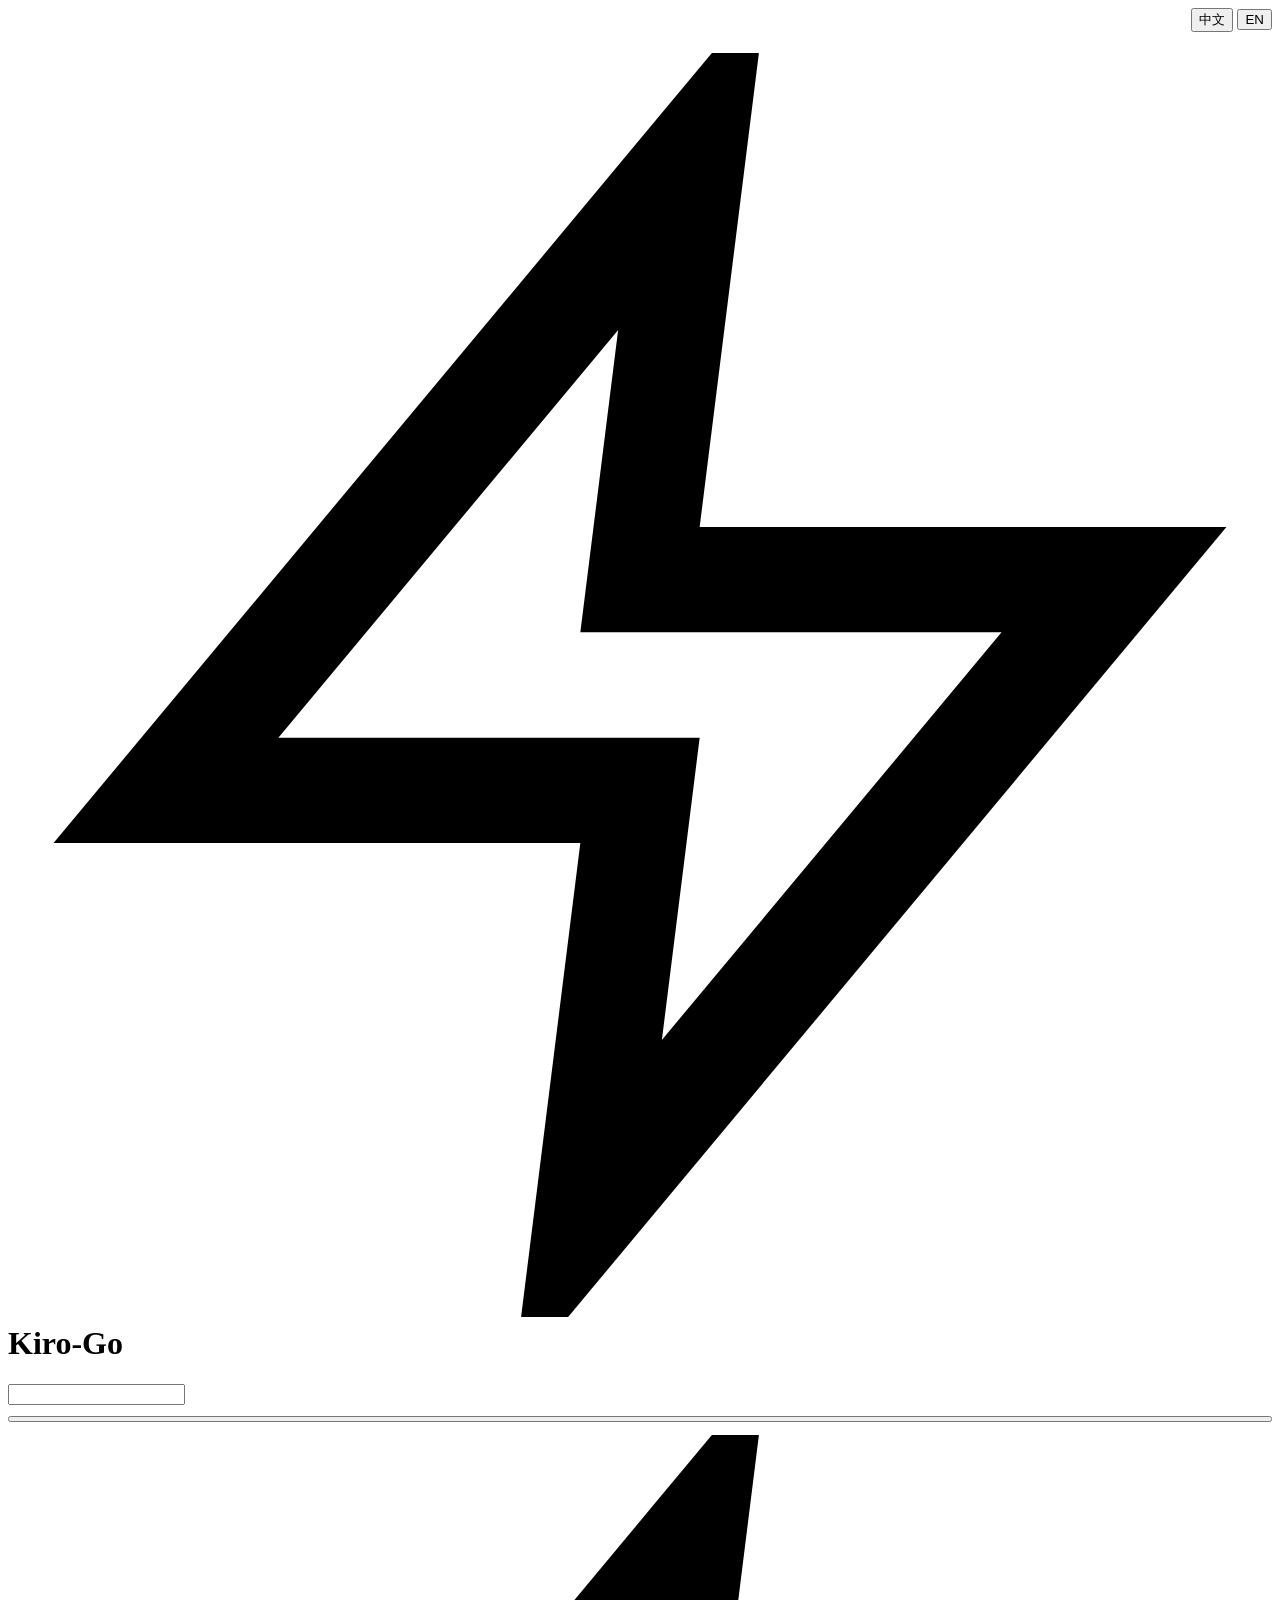
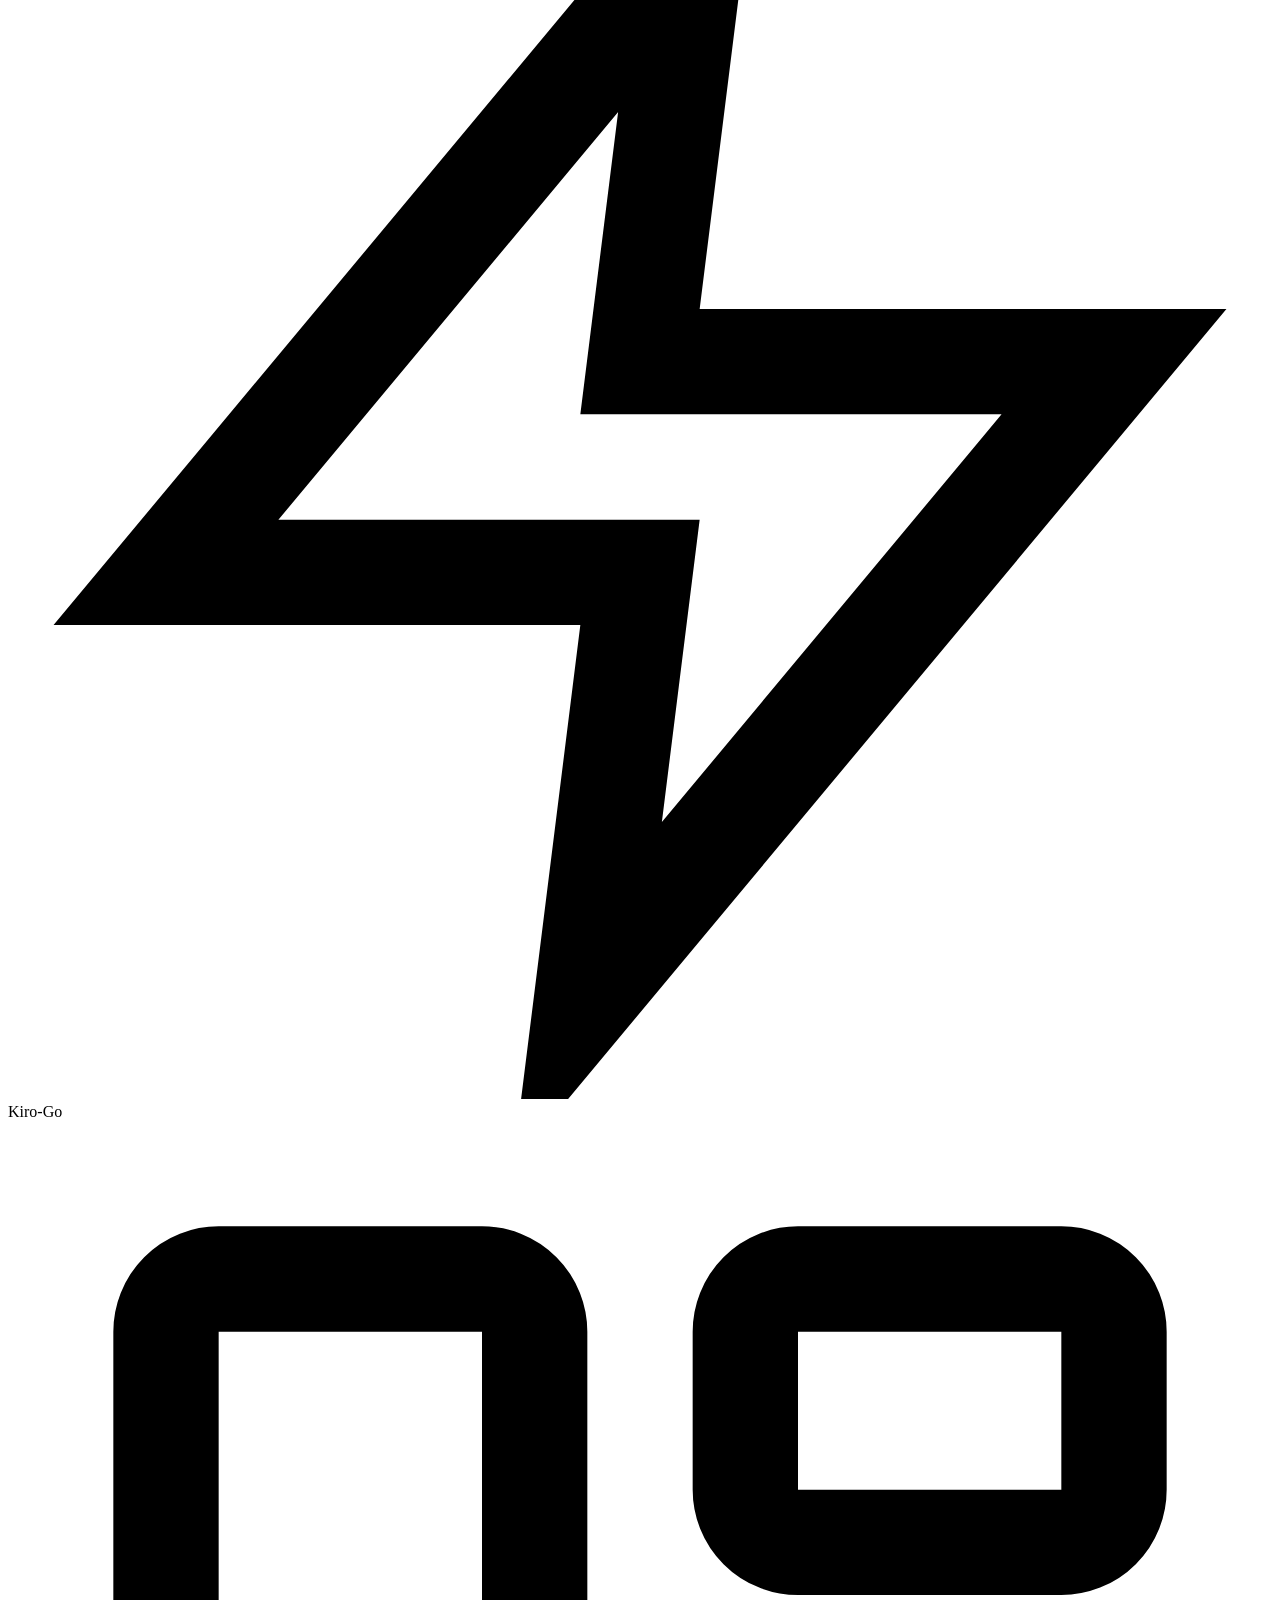
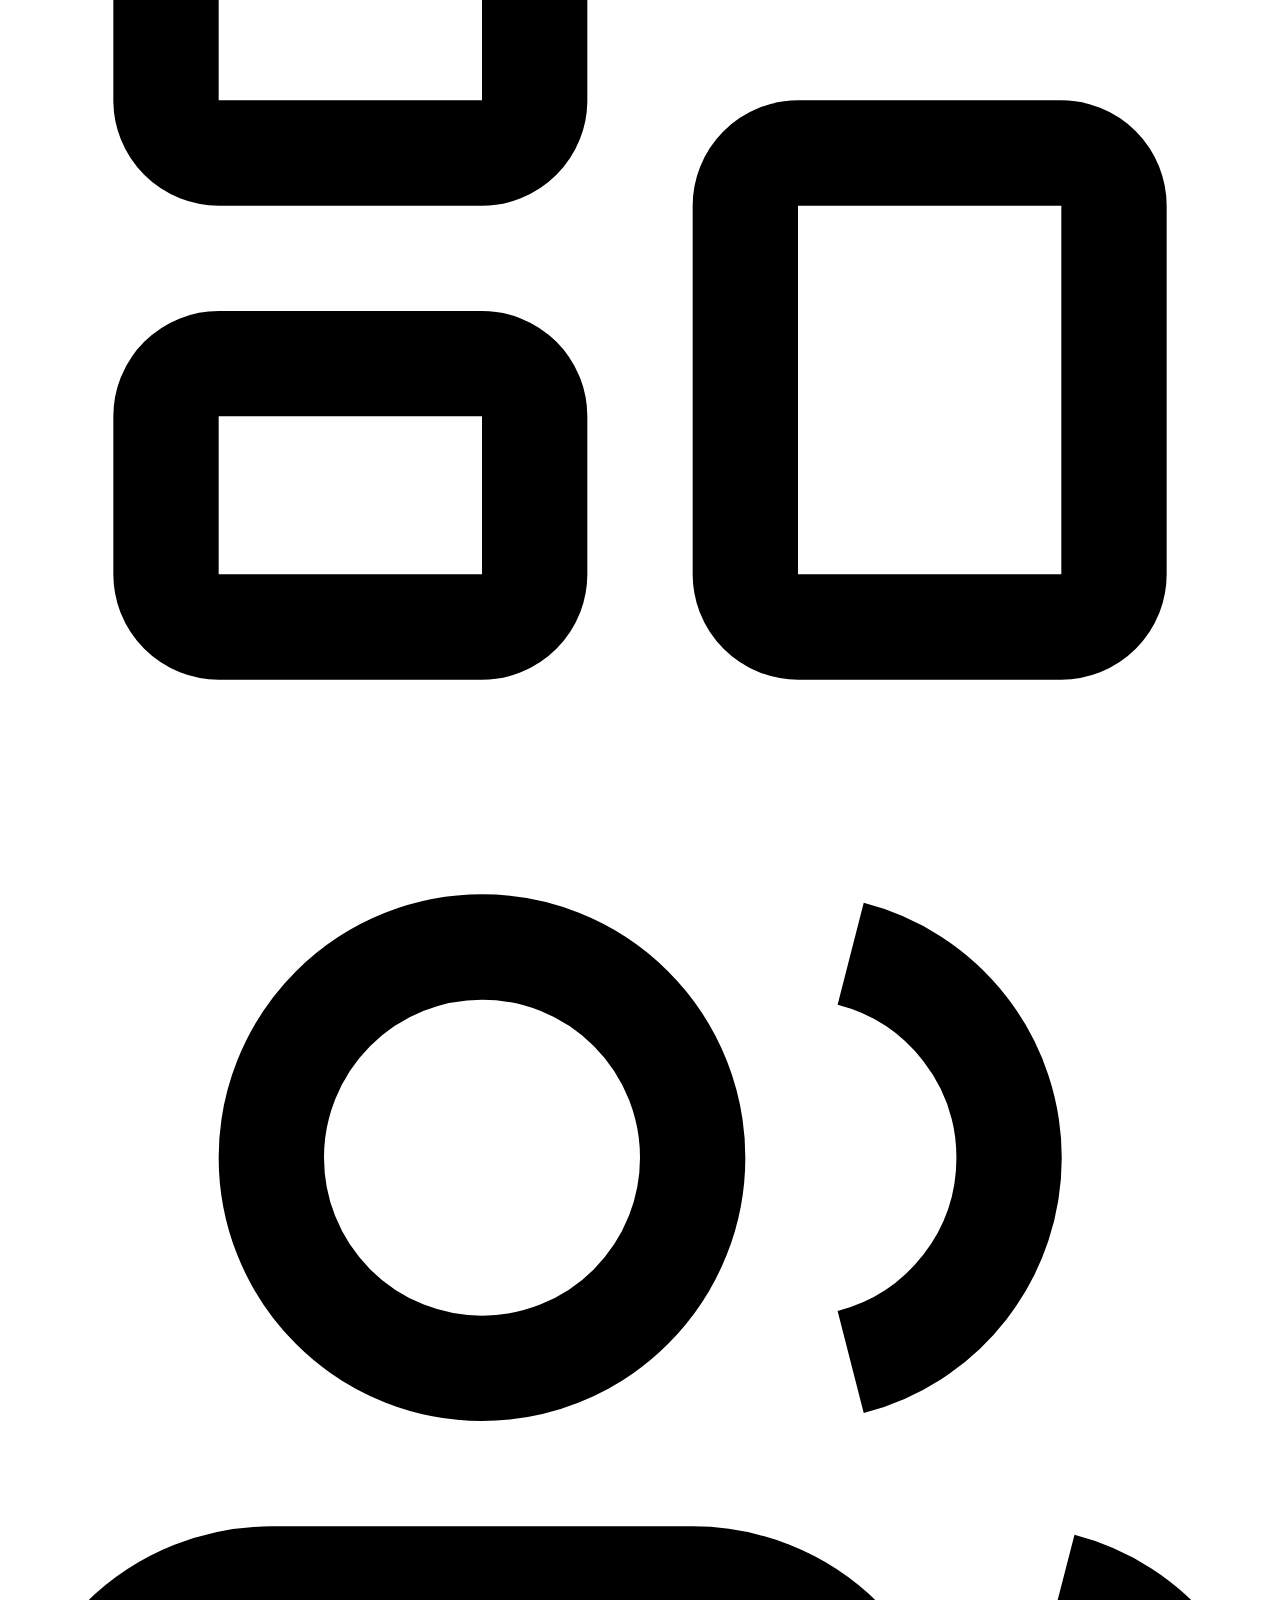
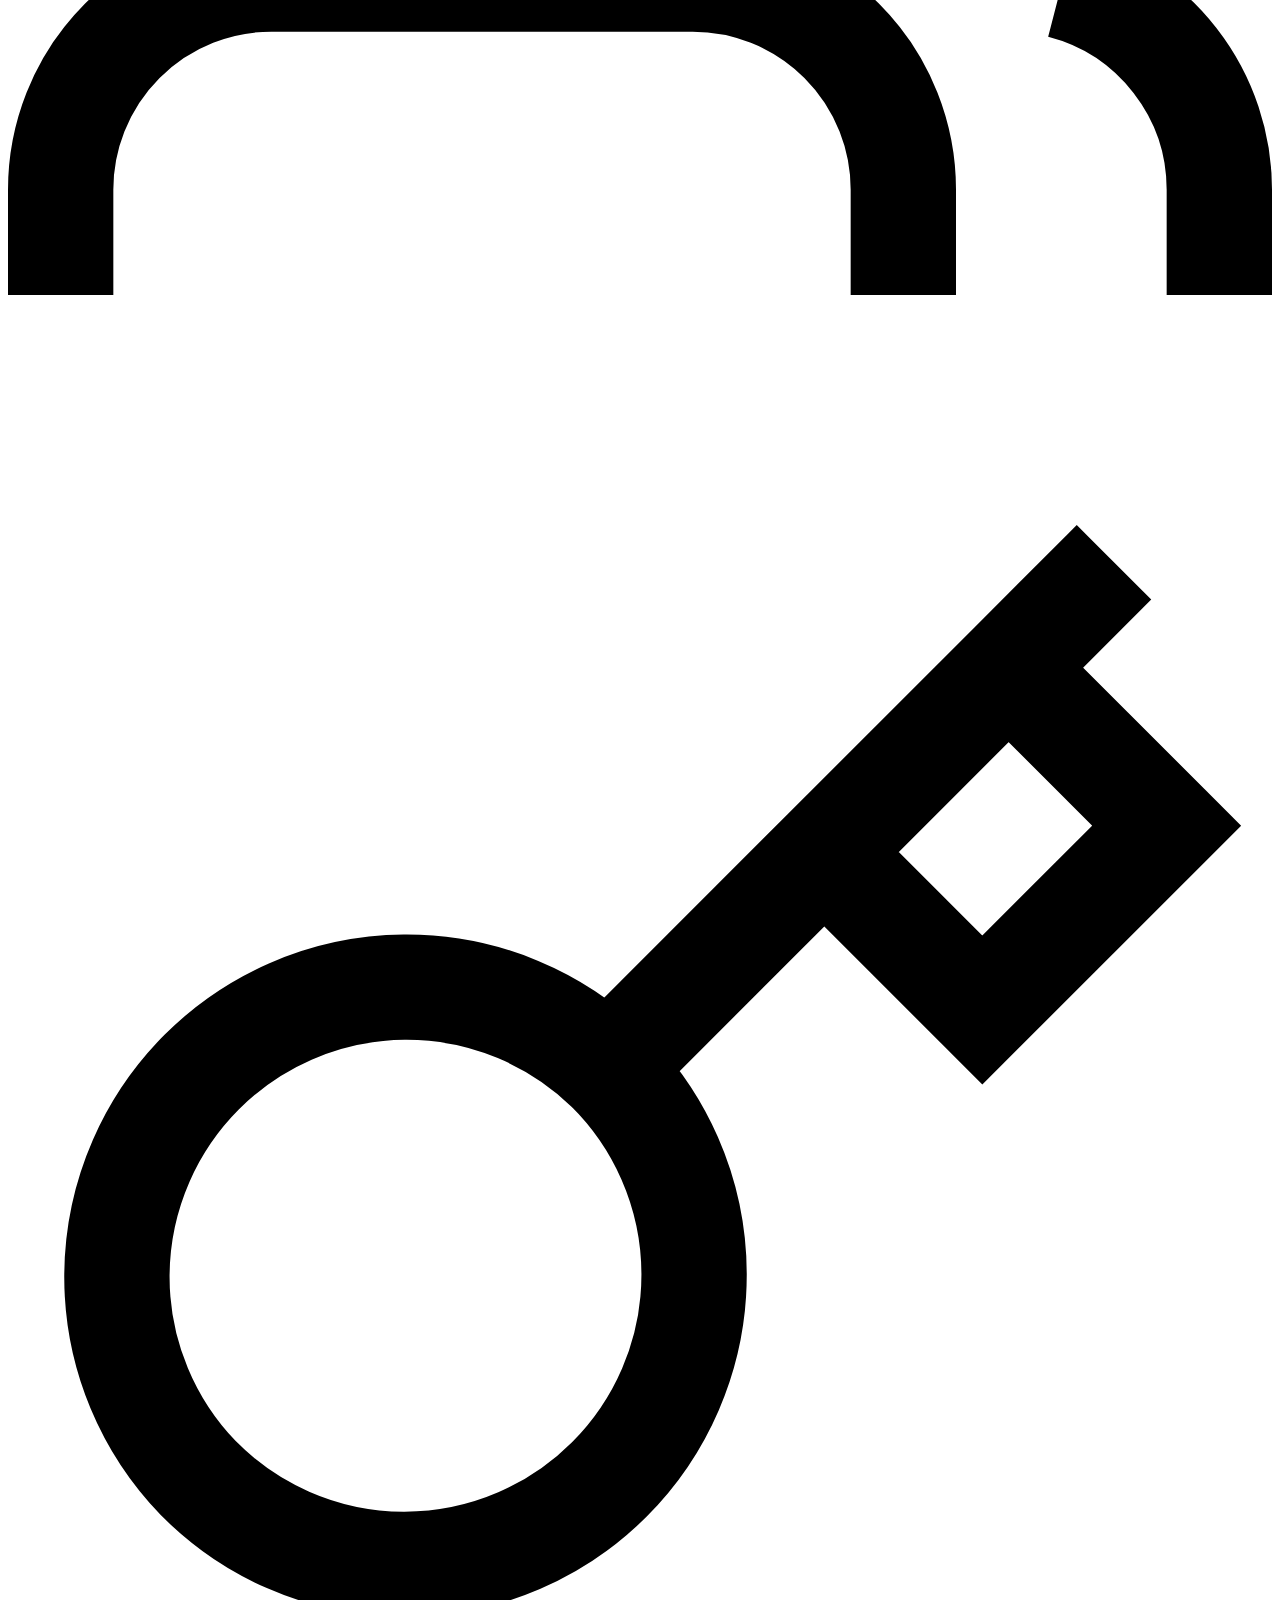
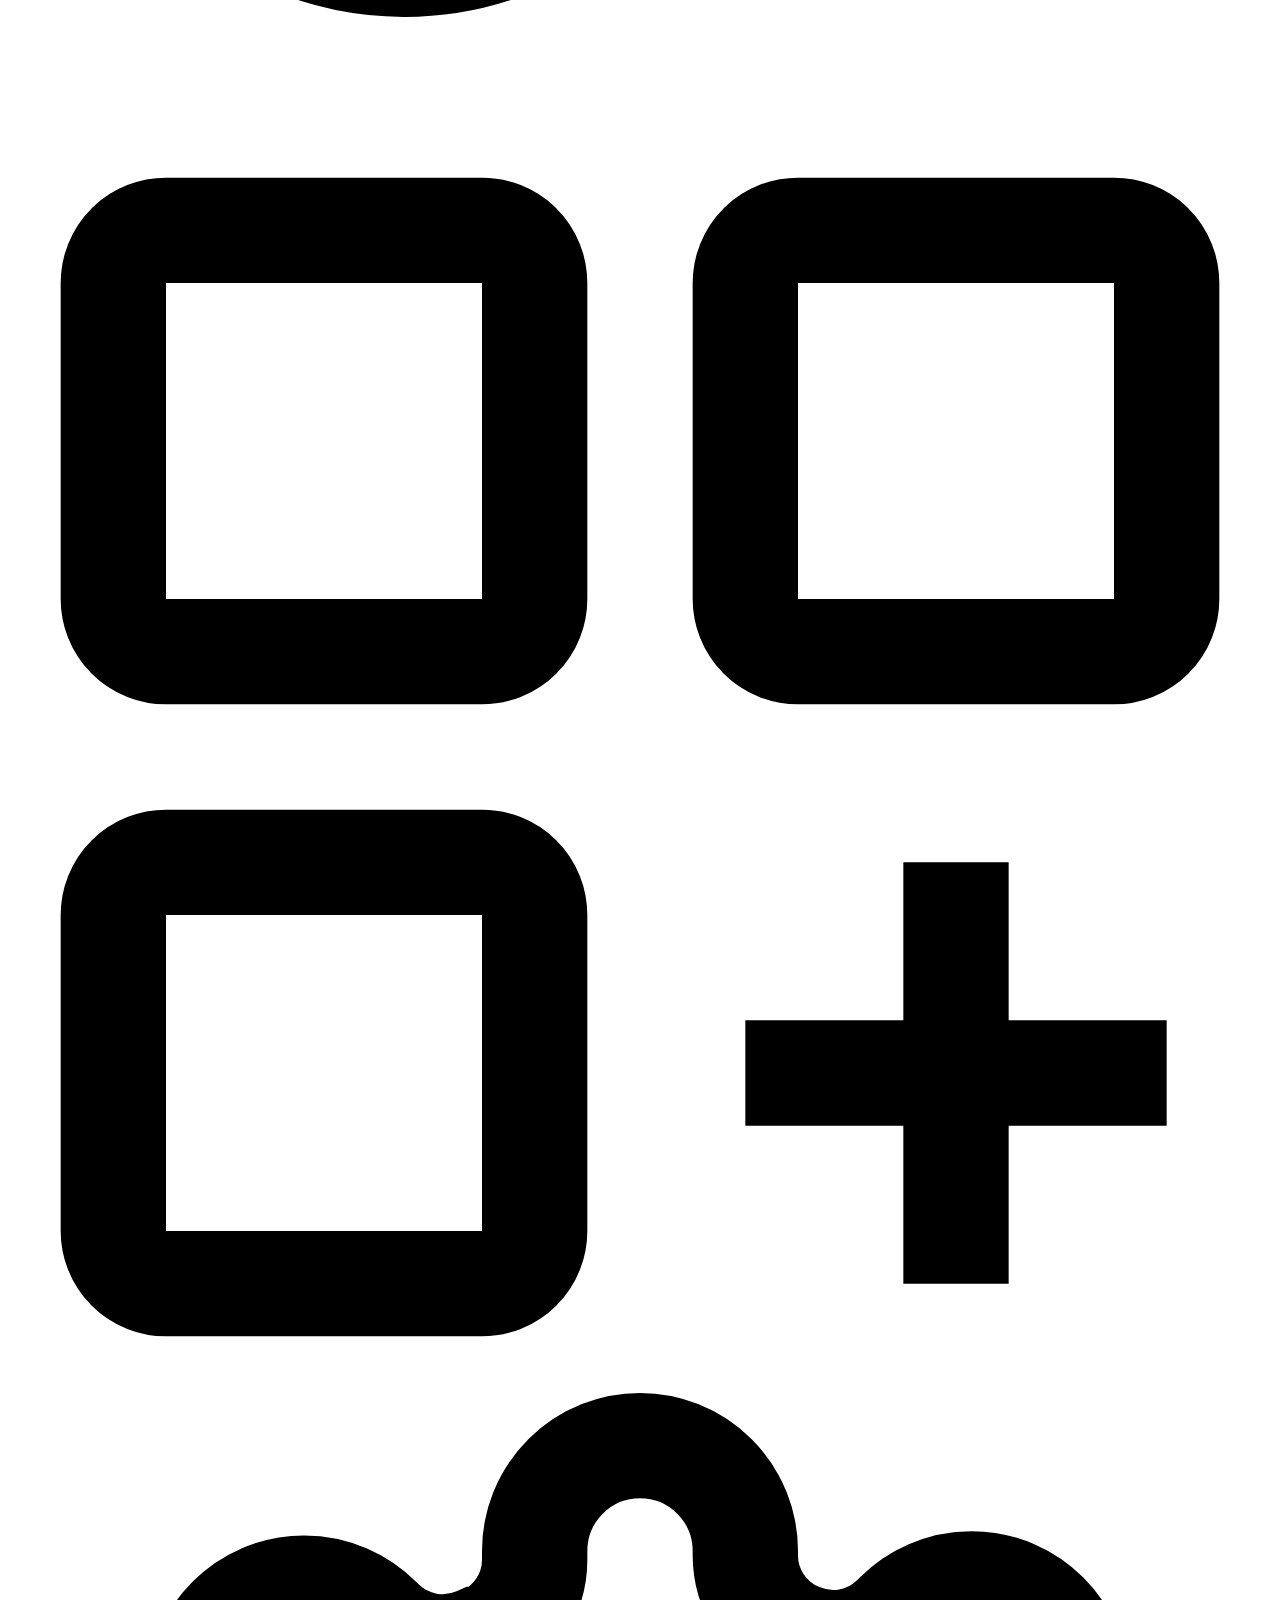
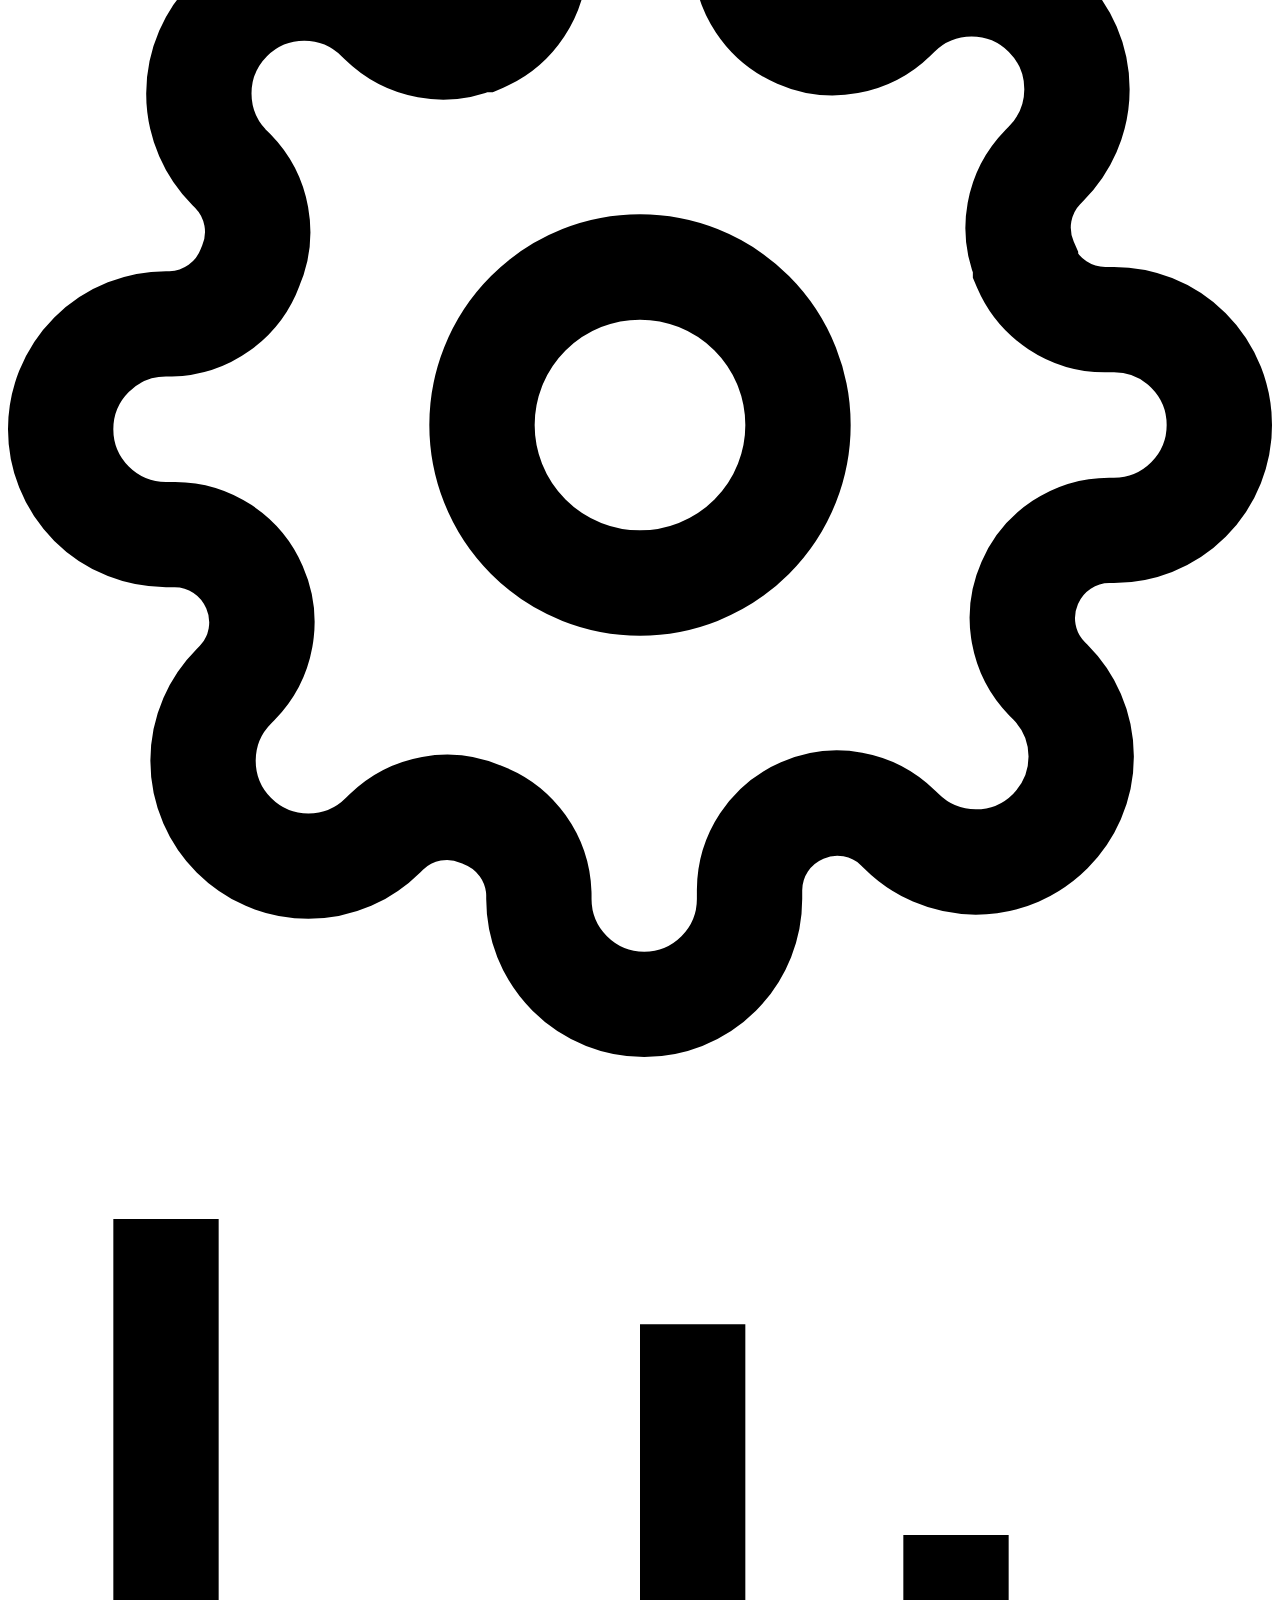
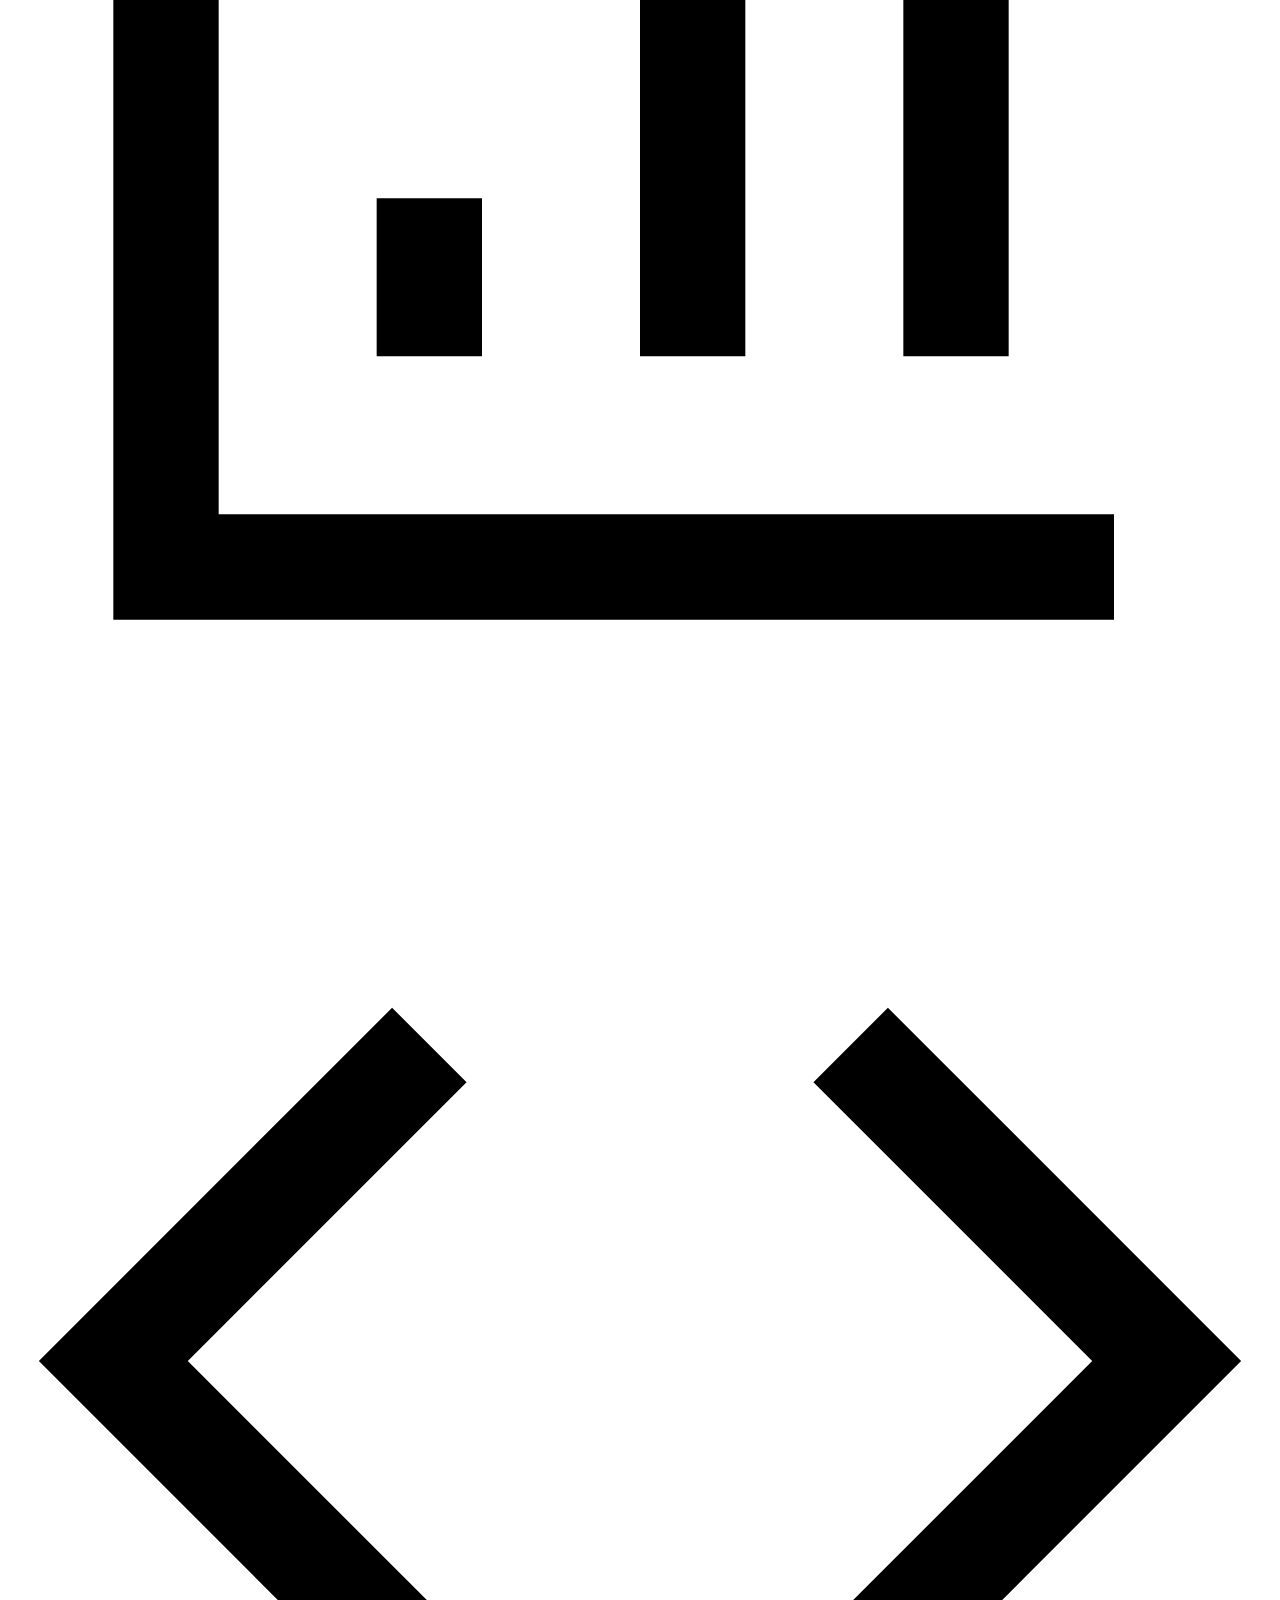
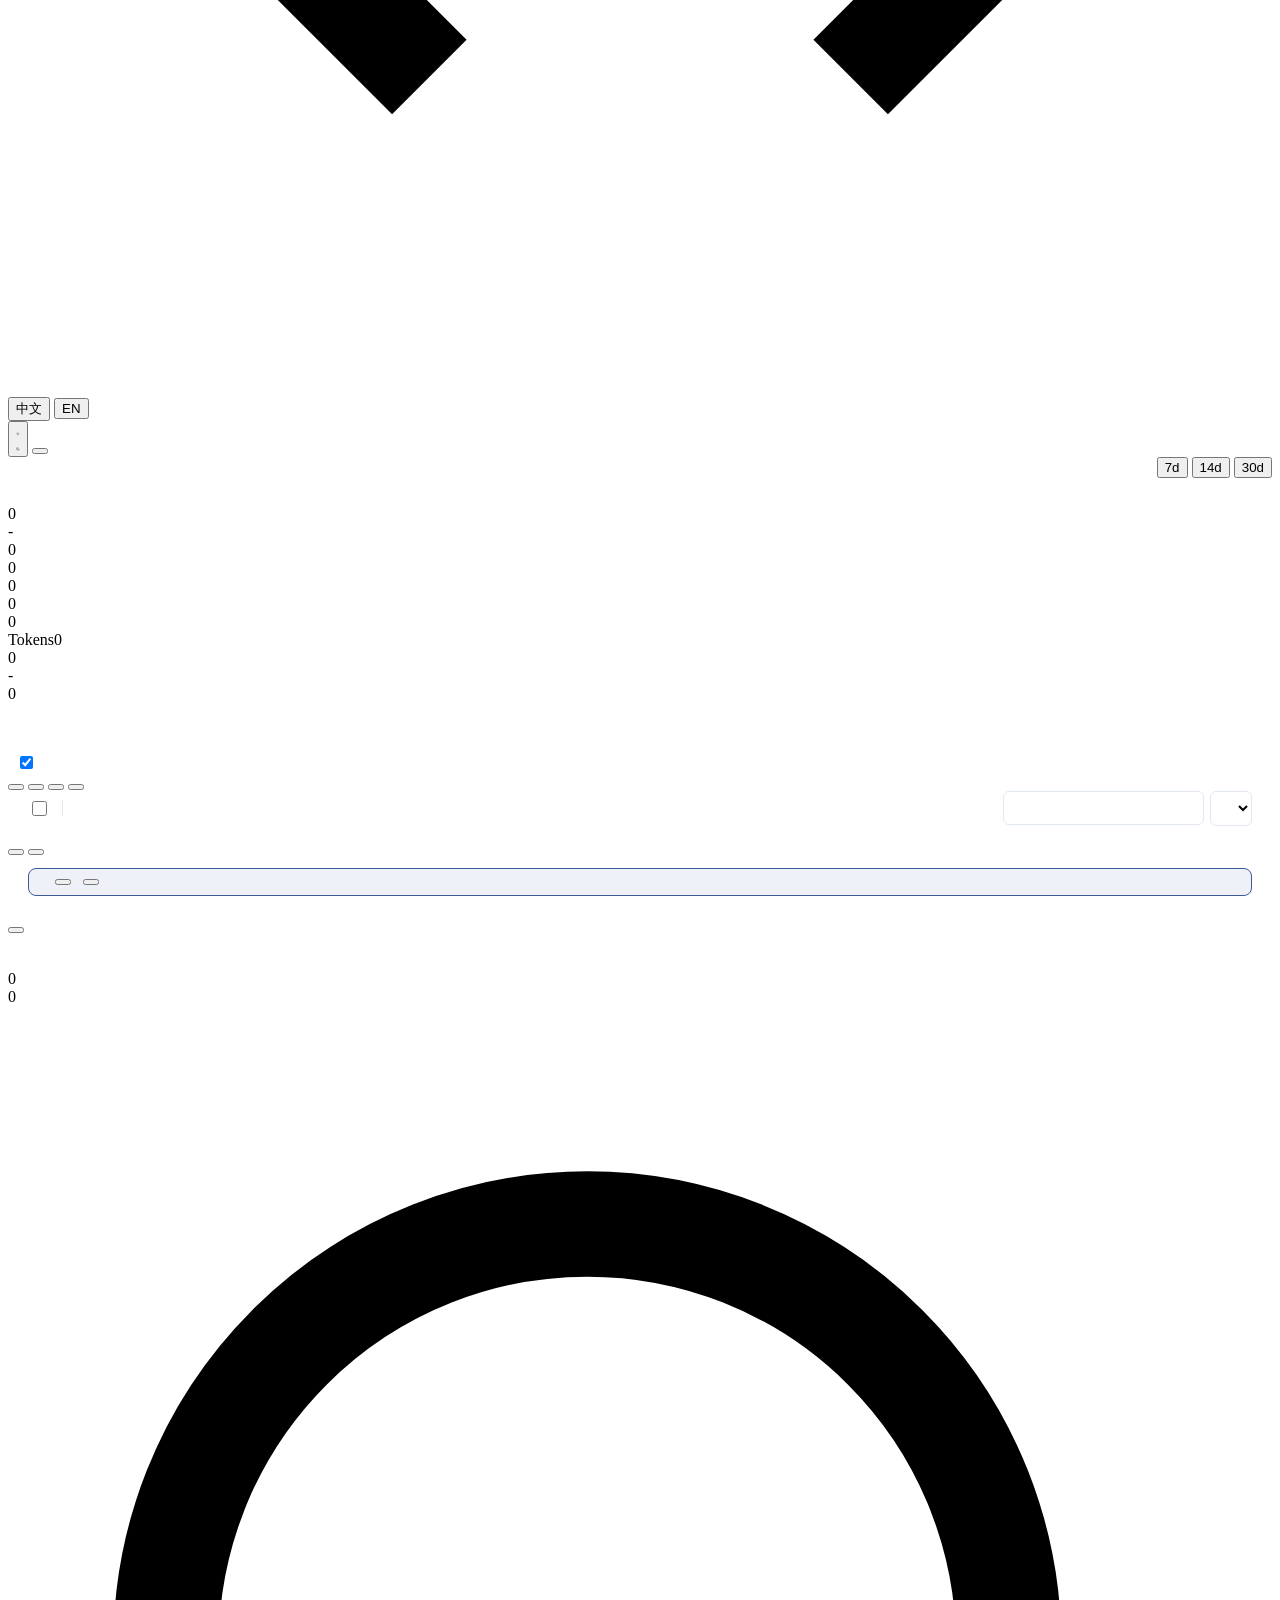
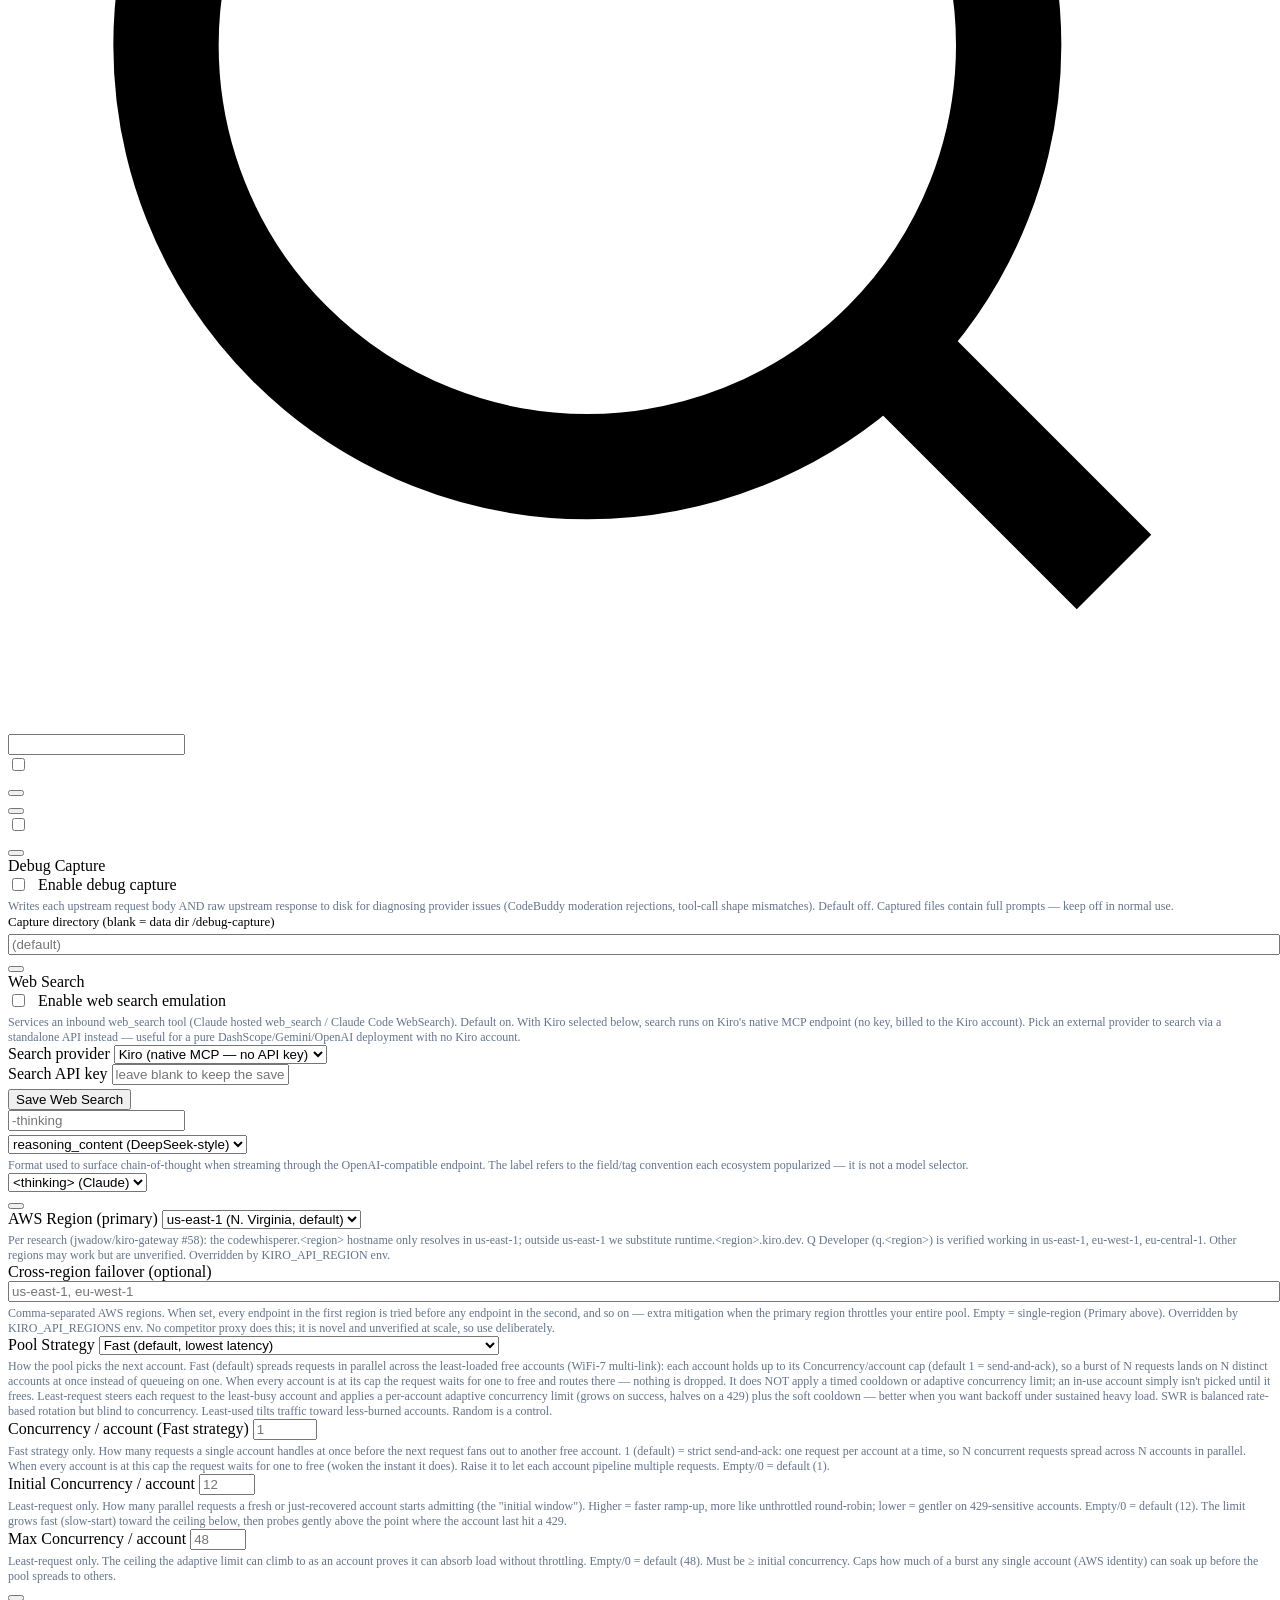
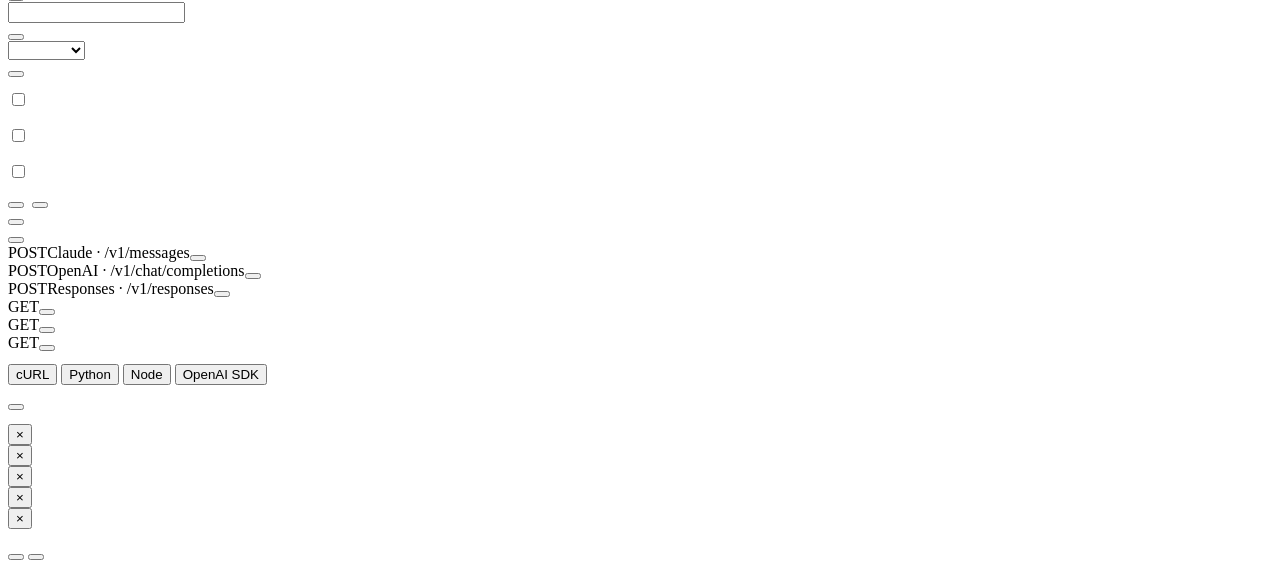
==== commit ceb889df: "feat: A36: CodeBuddy CN provider (seller-fetch, quota, check-in, moderation softening) Add a dedicat" ====
--- a/web/index.html
+++ b/web/index.html
@@ -295,6 +295,21 @@
                 <button class="btn btn-primary" onclick="saveOverUsageConfig()" data-i18n="common.save"></button>
             </div>
             <div class="card">
+                <div class="card-header"><span class="card-title">Debug Capture</span></div>
+                <div class="form-group">
+                    <label style="display:flex;align-items:center;gap:10px">
+                        <label class="switch"><input type="checkbox" id="debugCapture"><span class="slider"></span></label>
+                        <span>Enable debug capture</span>
+                    </label>
+                    <small style="color:#64748b;font-size:12px;margin-top:4px;display:block">Writes each upstream request body AND raw upstream response to disk for diagnosing provider issues (CodeBuddy moderation rejections, tool-call shape mismatches). Default off. Captured files contain full prompts — keep off in normal use.</small>
+                </div>
+                <div class="form-group">
+                    <label style="font-size:13px;display:block;margin-bottom:4px">Capture directory (blank = data dir /debug-capture)</label>
+                    <input type="text" id="debugCaptureDir" placeholder="(default)" style="width:100%">
+                </div>
+                <button class="btn btn-primary" onclick="saveDebugCaptureConfig()" data-i18n="common.save"></button>
+            </div>
+            <div class="card">
                 <div class="card-header"><span class="card-title">Web Search</span></div>
                 <div class="form-group">
                     <label style="display:flex;align-items:center;gap:10px">
